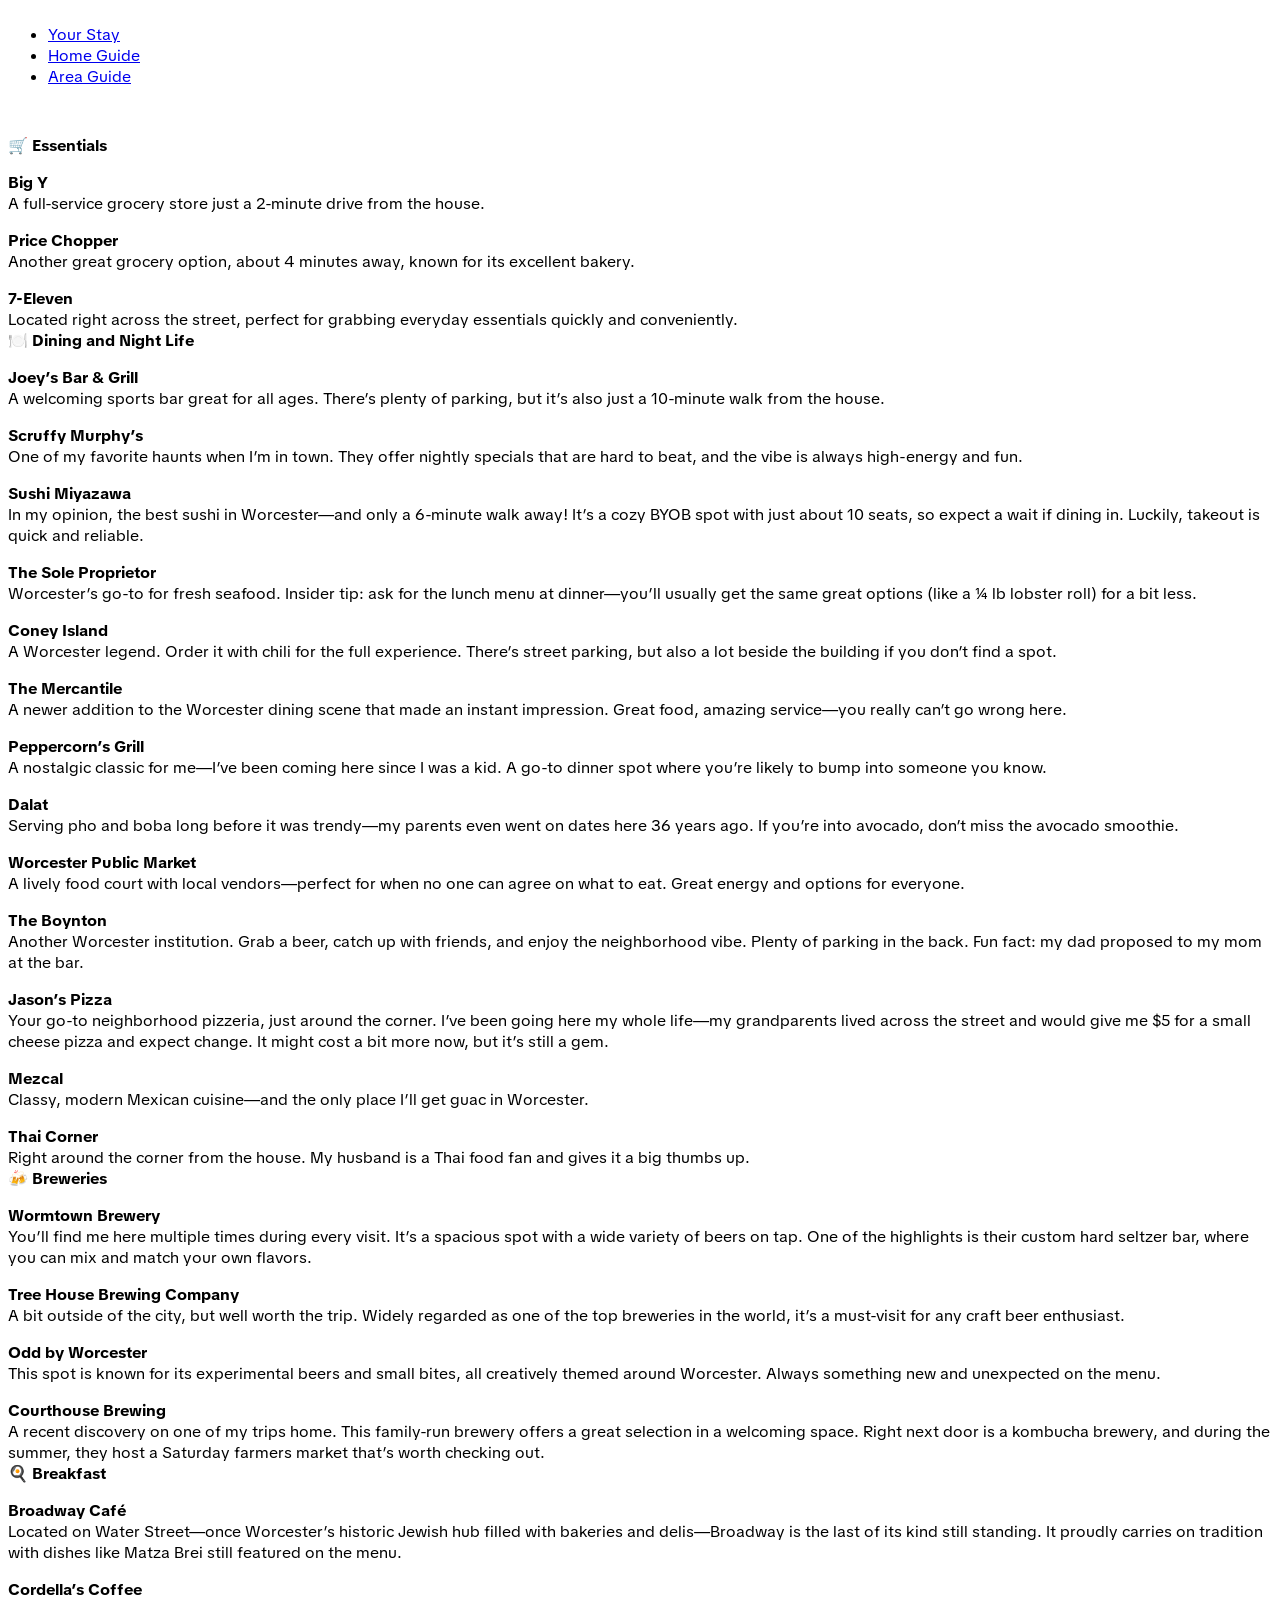
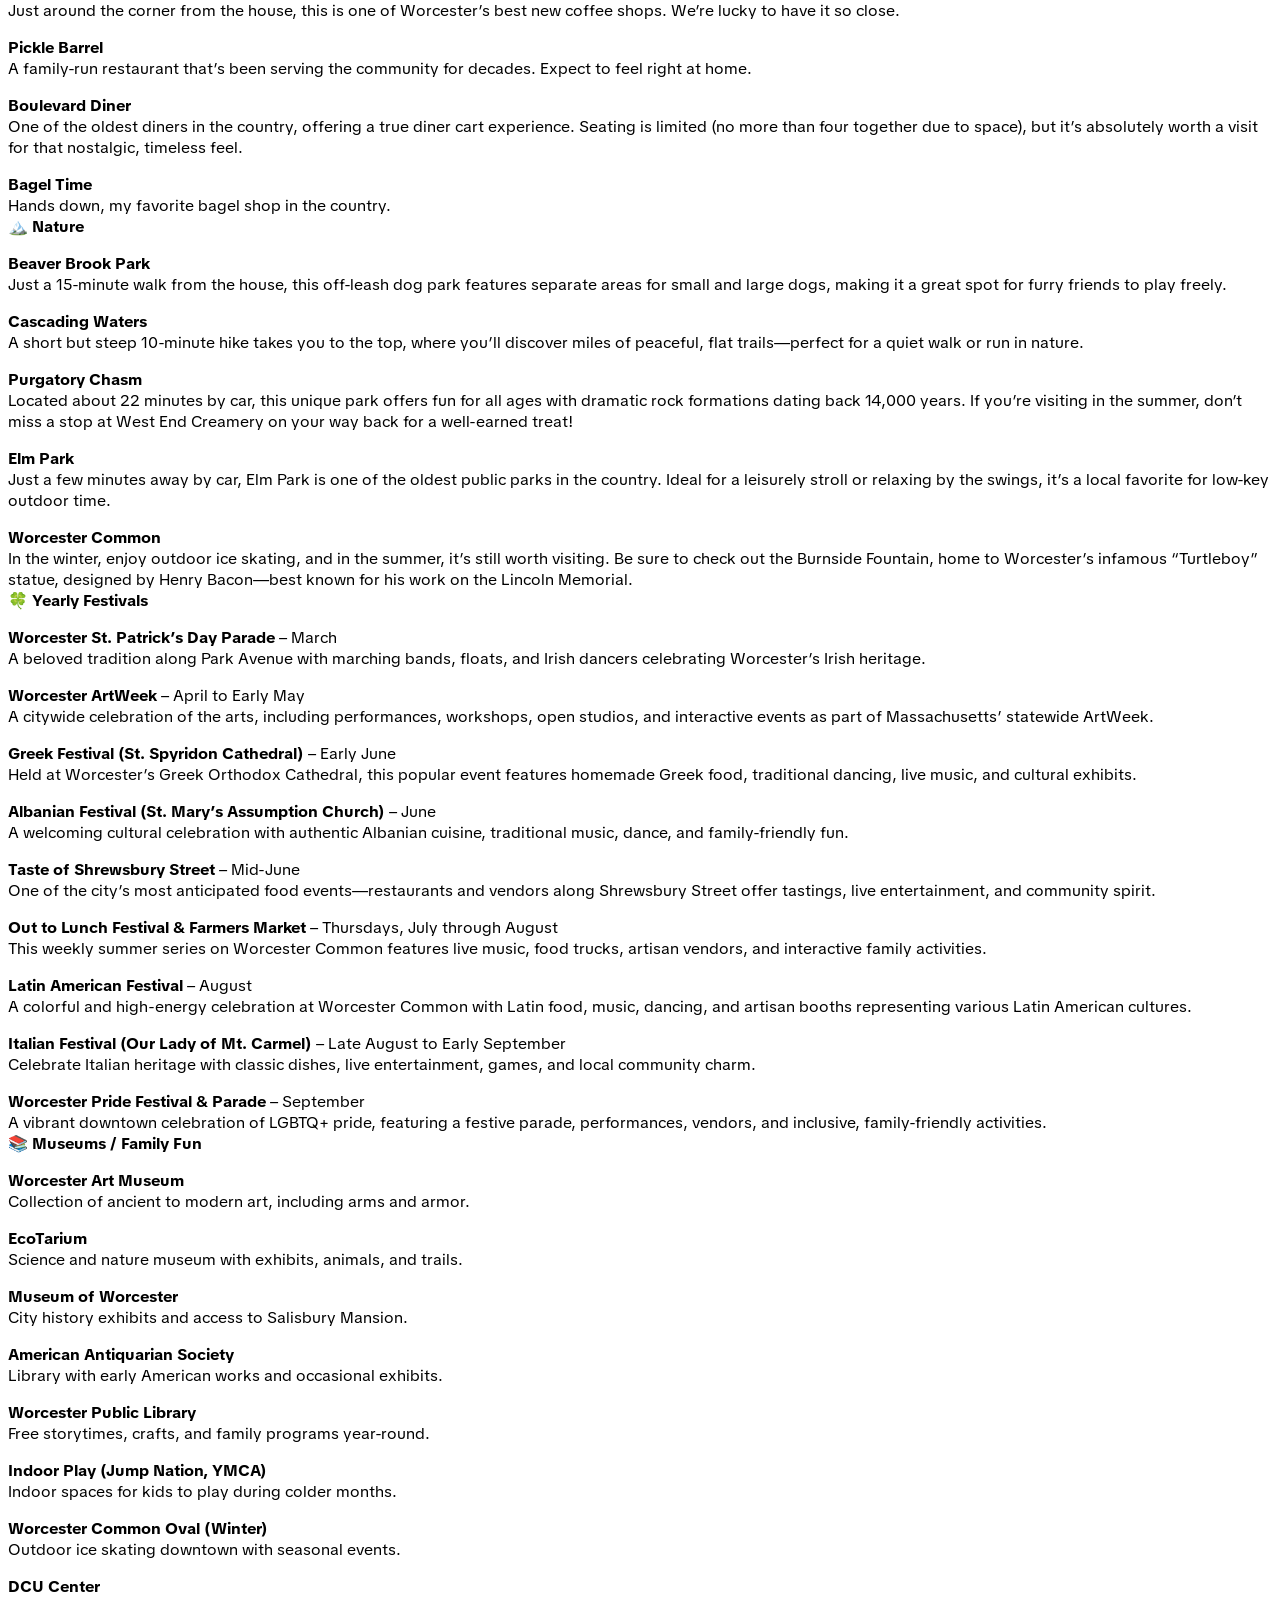
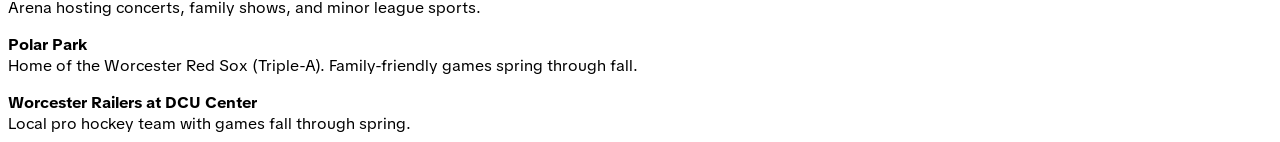
==== area-guide.html @ dc39c49b "Copy over files" ====
<!doctype html>
<html lang="en" data-theme="light">
    <head>
        <meta charset="utf-8" />
        <meta name="viewport" content="width=device-width, initial-scale=1" />

        <title>Worcester Smiles</title>
        <meta name="title" content="Worcester Smiles" />

        <link rel="stylesheet" href="./pico.min.css" />
        <link rel="stylesheet" href="./pico.colors.min.css" />
        <link rel="stylesheet" href="./style/global.css" />

        <link rel="preconnect" href="https://fonts.googleapis.com" />
        <link rel="preconnect" href="https://fonts.gstatic.com" crossorigin />
        <link
            href="https://fonts.googleapis.com/css2?family=TikTok+Sans:opsz,wght@12..36,300..900&display=swap"
            rel="stylesheet"
        />
        <link rel="icon" type="image/x-icon" href="./images/favicon.png" />
    </head>
    <body>
        <header class="pico-background-zinc-50">
            <nav class="container">
                <ul>
                    <li>
                        <a href="./" class="contrast">Your Stay</a>
                    </li>
                    <li>
                        <a href="home-guide" class="contrast">Home Guide</a>
                    </li>
                    <li>
                        <a href="area-guide" class="contrast active">Area Guide</a>
                    </li>
                </ul>
            </nav>
        </header>
        <main class="container">
            <section>
                <article>
                    <header>
                        <strong>🛒 Essentials</strong>
                    </header>
                    <p>
                        <strong>Big Y</strong>
                        <br />
                        A full-service grocery store just a 2-minute drive from the house.
                    </p>
                    <p>
                        <strong>Price Chopper</strong>
                        <br />
                        Another great grocery option, about 4 minutes away, known for its excellent bakery.
                    </p>
                    <p>
                        <strong>7-Eleven</strong>
                        <br />
                        Located right across the street, perfect for grabbing everyday essentials quickly and
                        conveniently.
                    </p>
                </article>

                <article>
                    <header>
                        <strong>🍽️ Dining and Night Life</strong>
                    </header>

                    <p>
                        <strong>Joey’s Bar & Grill</strong>
                        <br />
                        A welcoming sports bar great for all ages. There’s plenty of parking, but it’s also
                        just a 10-minute walk from the house.
                    </p>

                    <p>
                        <strong>Scruffy Murphy’s</strong>
                        <br />
                        One of my favorite haunts when I’m in town. They offer nightly specials that are hard
                        to beat, and the vibe is always high-energy and fun.
                    </p>

                    <p>
                        <strong>Sushi Miyazawa</strong>
                        <br />
                        In my opinion, the best sushi in Worcester—and only a 6-minute walk away! It’s a cozy
                        BYOB spot with just about 10 seats, so expect a wait if dining in. Luckily, takeout is
                        quick and reliable.
                    </p>

                    <p>
                        <strong>The Sole Proprietor</strong>
                        <br />
                        Worcester’s go-to for fresh seafood. Insider tip: ask for the lunch menu at
                        dinner—you’ll usually get the same great options (like a ¼ lb lobster roll) for a bit
                        less.
                    </p>

                    <p>
                        <strong>Coney Island</strong>
                        <br />
                        A Worcester legend. Order it with chili for the full experience. There’s street
                        parking, but also a lot beside the building if you don’t find a spot.
                    </p>

                    <p>
                        <strong>The Mercantile</strong>
                        <br />
                        A newer addition to the Worcester dining scene that made an instant impression. Great
                        food, amazing service—you really can’t go wrong here.
                    </p>

                    <p>
                        <strong>Peppercorn’s Grill</strong>
                        <br />
                        A nostalgic classic for me—I’ve been coming here since I was a kid. A go-to dinner
                        spot where you’re likely to bump into someone you know.
                    </p>

                    <p>
                        <strong>Dalat</strong><br />
                        Serving pho and boba long before it was trendy—my parents even went on dates here 36
                        years ago. If you’re into avocado, don’t miss the avocado smoothie.
                    </p>

                    <p>
                        <strong>Worcester Public Market</strong>
                        <br />
                        A lively food court with local vendors—perfect for when no one can agree on what to
                        eat. Great energy and options for everyone.
                    </p>

                    <p>
                        <strong>The Boynton</strong>
                        <br />
                        Another Worcester institution. Grab a beer, catch up with friends, and enjoy the
                        neighborhood vibe. Plenty of parking in the back. Fun fact: my dad proposed to my mom
                        at the bar.
                    </p>

                    <p>
                        <strong>Jason’s Pizza</strong>
                        <br />
                        Your go-to neighborhood pizzeria, just around the corner. I’ve been going here my
                        whole life—my grandparents lived across the street and would give me $5 for a small
                        cheese pizza and expect change. It might cost a bit more now, but it’s still a gem.
                    </p>

                    <p>
                        <strong>Mezcal</strong>
                        <br />
                        Classy, modern Mexican cuisine—and the only place I’ll get guac in Worcester.
                    </p>

                    <p>
                        <strong>Thai Corner</strong>
                        <br />
                        Right around the corner from the house. My husband is a Thai food fan and gives it a
                        big thumbs up.
                    </p>
                </article>

                <article>
                    <header>
                        <strong>🍻 Breweries</strong>
                    </header>
                    <p>
                        <strong>Wormtown Brewery</strong>
                        <br />
                        You’ll find me here multiple times during every visit. It’s a spacious spot with a
                        wide variety of beers on tap. One of the highlights is their custom hard seltzer bar,
                        where you can mix and match your own flavors.
                    </p>

                    <p>
                        <strong>Tree House Brewing Company</strong>
                        <br />
                        A bit outside of the city, but well worth the trip. Widely regarded as one of the top
                        breweries in the world, it’s a must-visit for any craft beer enthusiast.
                    </p>

                    <p>
                        <strong>Odd by Worcester</strong>
                        <br />
                        This spot is known for its experimental beers and small bites, all creatively themed
                        around Worcester. Always something new and unexpected on the menu.
                    </p>

                    <p>
                        <strong>Courthouse Brewing</strong>
                        <br />
                        A recent discovery on one of my trips home. This family-run brewery offers a great
                        selection in a welcoming space. Right next door is a kombucha brewery, and during the
                        summer, they host a Saturday farmers market that’s worth checking out.
                    </p>
                </article>

                <article>
                    <header>
                        <strong>🍳 Breakfast</strong>
                    </header>
                    <p>
                        <strong>Broadway Café</strong>
                        <br />
                        Located on Water Street—once Worcester’s historic Jewish hub filled with bakeries and
                        delis—Broadway is the last of its kind still standing. It proudly carries on tradition
                        with dishes like Matza Brei still featured on the menu.
                    </p>

                    <p>
                        <strong>Cordella’s Coffee</strong>
                        <br />
                        Just around the corner from the house, this is one of Worcester’s best new coffee
                        shops. We’re lucky to have it so close.
                    </p>

                    <p>
                        <strong>Pickle Barrel</strong>
                        <br />
                        A family-run restaurant that’s been serving the community for decades. Expect to feel
                        right at home.
                    </p>

                    <p>
                        <strong>Boulevard Diner</strong>
                        <br />
                        One of the oldest diners in the country, offering a true diner cart experience.
                        Seating is limited (no more than four together due to space), but it’s absolutely
                        worth a visit for that nostalgic, timeless feel.
                    </p>

                    <p>
                        <strong>Bagel Time</strong>
                        <br />
                        Hands down, my favorite bagel shop in the country.
                    </p>
                </article>

                <article>
                    <header>
                        <strong>🏔️ Nature</strong>
                    </header>
                    <p>
                        <strong>Beaver Brook Park</strong>
                        <br />
                        Just a 15-minute walk from the house, this off-leash dog park features separate areas
                        for small and large dogs, making it a great spot for furry friends to play freely.
                    </p>

                    <p>
                        <strong>Cascading Waters</strong>
                        <br />
                        A short but steep 10-minute hike takes you to the top, where you’ll discover miles of
                        peaceful, flat trails—perfect for a quiet walk or run in nature.
                    </p>

                    <p>
                        <strong>Purgatory Chasm</strong>
                        <br />
                        Located about 22 minutes by car, this unique park offers fun for all ages with
                        dramatic rock formations dating back 14,000 years. If you’re visiting in the summer,
                        don’t miss a stop at West End Creamery on your way back for a well-earned treat!
                    </p>

                    <p>
                        <strong>Elm Park</strong>
                        <br />
                        Just a few minutes away by car, Elm Park is one of the oldest public parks in the
                        country. Ideal for a leisurely stroll or relaxing by the swings, it’s a local favorite
                        for low-key outdoor time.
                    </p>

                    <p>
                        <strong>Worcester Common</strong>
                        <br />
                        In the winter, enjoy outdoor ice skating, and in the summer, it’s still worth
                        visiting. Be sure to check out the Burnside Fountain, home to Worcester’s infamous
                        “Turtleboy” statue, designed by Henry Bacon—best known for his work on the Lincoln
                        Memorial.
                    </p>
                </article>

                <article>
                    <header>
                        <strong>🍀 Yearly Festivals </strong>
                    </header>
                    <p>
                        <strong>Worcester St. Patrick’s Day Parade</strong> – March
                        <br />
                        A beloved tradition along Park Avenue with marching bands, floats, and Irish dancers
                        celebrating Worcester’s Irish heritage.
                    </p>

                    <p>
                        <strong>Worcester ArtWeek</strong> – April to Early May
                        <br />
                        A citywide celebration of the arts, including performances, workshops, open studios,
                        and interactive events as part of Massachusetts’ statewide ArtWeek.
                    </p>

                    <p>
                        <strong>Greek Festival (St. Spyridon Cathedral)</strong> – Early June
                        <br />
                        Held at Worcester’s Greek Orthodox Cathedral, this popular event features homemade
                        Greek food, traditional dancing, live music, and cultural exhibits.
                    </p>

                    <p>
                        <strong>Albanian Festival (St. Mary’s Assumption Church)</strong> – June
                        <br />
                        A welcoming cultural celebration with authentic Albanian cuisine, traditional music,
                        dance, and family-friendly fun.
                    </p>

                    <p>
                        <strong>Taste of Shrewsbury Street</strong> – Mid-June
                        <br />
                        One of the city’s most anticipated food events—restaurants and vendors along
                        Shrewsbury Street offer tastings, live entertainment, and community spirit.
                    </p>

                    <p>
                        <strong>Out to Lunch Festival & Farmers Market</strong> – Thursdays, July through
                        August
                        <br />
                        This weekly summer series on Worcester Common features live music, food trucks,
                        artisan vendors, and interactive family activities.
                    </p>

                    <p>
                        <strong>Latin American Festival</strong> – August
                        <br />
                        A colorful and high-energy celebration at Worcester Common with Latin food, music,
                        dancing, and artisan booths representing various Latin American cultures.
                    </p>

                    <p>
                        <strong>Italian Festival (Our Lady of Mt. Carmel)</strong> – Late August to Early
                        September
                        <br />
                        Celebrate Italian heritage with classic dishes, live entertainment, games, and local
                        community charm.
                    </p>

                    <p>
                        <strong>Worcester Pride Festival & Parade</strong> – September
                        <br />
                        A vibrant downtown celebration of LGBTQ+ pride, featuring a festive parade,
                        performances, vendors, and inclusive, family-friendly activities.
                    </p>
                </article>

                <article>
                    <header>
                        <strong>📚 Museums / Family Fun</strong>
                    </header>
                    <p>
                        <strong>Worcester Art Museum</strong>
                        <br />
                        Collection of ancient to modern art, including arms and armor.
                    </p>

                    <p>
                        <strong>EcoTarium</strong>
                        <br />
                        Science and nature museum with exhibits, animals, and trails.
                    </p>

                    <p>
                        <strong>Museum of Worcester</strong>
                        <br />
                        City history exhibits and access to Salisbury Mansion.
                    </p>

                    <p>
                        <strong>American Antiquarian Society</strong>
                        <br />
                        Library with early American works and occasional exhibits.
                    </p>

                    <p>
                        <strong>Worcester Public Library</strong>
                        <br />
                        Free storytimes, crafts, and family programs year-round.
                    </p>

                    <p>
                        <strong>Indoor Play (Jump Nation, YMCA)</strong>
                        <br />
                        Indoor spaces for kids to play during colder months.
                    </p>

                    <p>
                        <strong>Worcester Common Oval (Winter)</strong>
                        <br />
                        Outdoor ice skating downtown with seasonal events.
                    </p>

                    <p>
                        <strong>DCU Center</strong>
                        <br />
                        Arena hosting concerts, family shows, and minor league sports.
                    </p>

                    <p>
                        <strong>Polar Park</strong>
                        <br />
                        Home of the Worcester Red Sox (Triple-A). Family-friendly games spring through fall.
                    </p>

                    <p>
                        <strong>Worcester Railers at DCU Center</strong>
                        <br />
                        Local pro hockey team with games fall through spring.
                    </p>
                </article>
            </section>
        </main>
    </body>
</html>
---- pico.min.css ----
@charset "UTF-8";/*!
 * Pico CSS ✨ v2.1.1 (https://picocss.com)
 * Copyright 2019-2025 - Licensed under MIT
 */:host,:root{--pico-font-family-emoji:"Apple Color Emoji","Segoe UI Emoji","Segoe UI Symbol","Noto Color Emoji";--pico-font-family-sans-serif:system-ui,"Segoe UI",Roboto,Oxygen,Ubuntu,Cantarell,Helvetica,Arial,"Helvetica Neue",sans-serif,var(--pico-font-family-emoji);--pico-font-family-monospace:ui-monospace,SFMono-Regular,"SF Mono",Menlo,Consolas,"Liberation Mono",monospace,var(--pico-font-family-emoji);--pico-font-family:var(--pico-font-family-sans-serif);--pico-line-height:1.5;--pico-font-weight:400;--pico-font-size:100%;--pico-text-underline-offset:0.1rem;--pico-border-radius:0.25rem;--pico-border-width:0.0625rem;--pico-outline-width:0.125rem;--pico-transition:0.2s ease-in-out;--pico-spacing:1rem;--pico-typography-spacing-vertical:1rem;--pico-block-spacing-vertical:var(--pico-spacing);--pico-block-spacing-horizontal:var(--pico-spacing);--pico-grid-column-gap:var(--pico-spacing);--pico-grid-row-gap:var(--pico-spacing);--pico-form-element-spacing-vertical:0.75rem;--pico-form-element-spacing-horizontal:1rem;--pico-group-box-shadow:0 0 0 rgba(0, 0, 0, 0);--pico-group-box-shadow-focus-with-button:0 0 0 var(--pico-outline-width) var(--pico-primary-focus);--pico-group-box-shadow-focus-with-input:0 0 0 0.0625rem var(--pico-form-element-border-color);--pico-modal-overlay-backdrop-filter:blur(0.375rem);--pico-nav-element-spacing-vertical:1rem;--pico-nav-element-spacing-horizontal:0.5rem;--pico-nav-link-spacing-vertical:0.5rem;--pico-nav-link-spacing-horizontal:0.5rem;--pico-nav-breadcrumb-divider:">";--pico-icon-checkbox:url("data:image/svg+xml,%3Csvg xmlns='http://www.w3.org/2000/svg' width='24' height='24' viewBox='0 0 24 24' fill='none' stroke='rgb(255, 255, 255)' stroke-width='4' stroke-linecap='round' stroke-linejoin='round'%3E%3Cpolyline points='20 6 9 17 4 12'%3E%3C/polyline%3E%3C/svg%3E");--pico-icon-minus:url("data:image/svg+xml,%3Csvg xmlns='http://www.w3.org/2000/svg' width='24' height='24' viewBox='0 0 24 24' fill='none' stroke='rgb(255, 255, 255)' stroke-width='4' stroke-linecap='round' stroke-linejoin='round'%3E%3Cline x1='5' y1='12' x2='19' y2='12'%3E%3C/line%3E%3C/svg%3E");--pico-icon-chevron:url("data:image/svg+xml,%3Csvg xmlns='http://www.w3.org/2000/svg' width='24' height='24' viewBox='0 0 24 24' fill='none' stroke='rgb(136, 145, 164)' stroke-width='2' stroke-linecap='round' stroke-linejoin='round'%3E%3Cpolyline points='6 9 12 15 18 9'%3E%3C/polyline%3E%3C/svg%3E");--pico-icon-date:url("data:image/svg+xml,%3Csvg xmlns='http://www.w3.org/2000/svg' width='24' height='24' viewBox='0 0 24 24' fill='none' stroke='rgb(136, 145, 164)' stroke-width='2' stroke-linecap='round' stroke-linejoin='round'%3E%3Crect x='3' y='4' width='18' height='18' rx='2' ry='2'%3E%3C/rect%3E%3Cline x1='16' y1='2' x2='16' y2='6'%3E%3C/line%3E%3Cline x1='8' y1='2' x2='8' y2='6'%3E%3C/line%3E%3Cline x1='3' y1='10' x2='21' y2='10'%3E%3C/line%3E%3C/svg%3E");--pico-icon-time:url("data:image/svg+xml,%3Csvg xmlns='http://www.w3.org/2000/svg' width='24' height='24' viewBox='0 0 24 24' fill='none' stroke='rgb(136, 145, 164)' stroke-width='2' stroke-linecap='round' stroke-linejoin='round'%3E%3Ccircle cx='12' cy='12' r='10'%3E%3C/circle%3E%3Cpolyline points='12 6 12 12 16 14'%3E%3C/polyline%3E%3C/svg%3E");--pico-icon-search:url("data:image/svg+xml,%3Csvg xmlns='http://www.w3.org/2000/svg' width='24' height='24' viewBox='0 0 24 24' fill='none' stroke='rgb(136, 145, 164)' stroke-width='1.5' stroke-linecap='round' stroke-linejoin='round'%3E%3Ccircle cx='11' cy='11' r='8'%3E%3C/circle%3E%3Cline x1='21' y1='21' x2='16.65' y2='16.65'%3E%3C/line%3E%3C/svg%3E");--pico-icon-close:url("data:image/svg+xml,%3Csvg xmlns='http://www.w3.org/2000/svg' width='24' height='24' viewBox='0 0 24 24' fill='none' stroke='rgb(136, 145, 164)' stroke-width='3' stroke-linecap='round' stroke-linejoin='round'%3E%3Cline x1='18' y1='6' x2='6' y2='18'%3E%3C/line%3E%3Cline x1='6' y1='6' x2='18' y2='18'%3E%3C/line%3E%3C/svg%3E");--pico-icon-loading:url("data:image/svg+xml,%3Csvg fill='none' height='24' width='24' viewBox='0 0 24 24' xmlns='http://www.w3.org/2000/svg' %3E%3Cstyle%3E g %7B animation: rotate 2s linear infinite; transform-origin: center center; %7D circle %7B stroke-dasharray: 75,100; stroke-dashoffset: -5; animation: dash 1.5s ease-in-out infinite; stroke-linecap: round; %7D @keyframes rotate %7B 0%25 %7B transform: rotate(0deg); %7D 100%25 %7B transform: rotate(360deg); %7D %7D @keyframes dash %7B 0%25 %7B stroke-dasharray: 1,100; stroke-dashoffset: 0; %7D 50%25 %7B stroke-dasharray: 44.5,100; stroke-dashoffset: -17.5; %7D 100%25 %7B stroke-dasharray: 44.5,100; stroke-dashoffset: -62; %7D %7D %3C/style%3E%3Cg%3E%3Ccircle cx='12' cy='12' r='10' fill='none' stroke='rgb(136, 145, 164)' stroke-width='4' /%3E%3C/g%3E%3C/svg%3E")}@media (min-width:576px){:host,:root{--pico-font-size:106.25%}}@media (min-width:768px){:host,:root{--pico-font-size:112.5%}}@media (min-width:1024px){:host,:root{--pico-font-size:118.75%}}@media (min-width:1280px){:host,:root{--pico-font-size:125%}}@media (min-width:1536px){:host,:root{--pico-font-size:131.25%}}a{--pico-text-decoration:underline}a.contrast,a.secondary{--pico-text-decoration:underline}small{--pico-font-size:0.875em}h1,h2,h3,h4,h5,h6{--pico-font-weight:700}h1{--pico-font-size:2rem;--pico-line-height:1.125;--pico-typography-spacing-top:3rem}h2{--pico-font-size:1.75rem;--pico-line-height:1.15;--pico-typography-spacing-top:2.625rem}h3{--pico-font-size:1.5rem;--pico-line-height:1.175;--pico-typography-spacing-top:2.25rem}h4{--pico-font-size:1.25rem;--pico-line-height:1.2;--pico-typography-spacing-top:1.874rem}h5{--pico-font-size:1.125rem;--pico-line-height:1.225;--pico-typography-spacing-top:1.6875rem}h6{--pico-font-size:1rem;--pico-line-height:1.25;--pico-typography-spacing-top:1.5rem}tfoot td,tfoot th,thead td,thead th{--pico-font-weight:600;--pico-border-width:0.1875rem}code,kbd,pre,samp{--pico-font-family:var(--pico-font-family-monospace)}kbd{--pico-font-weight:bolder}:where(select,textarea),input:not([type=submit],[type=button],[type=reset],[type=checkbox],[type=radio],[type=file]){--pico-outline-width:0.0625rem}[type=search]{--pico-border-radius:5rem}[type=checkbox],[type=radio]{--pico-border-width:0.125rem}[type=checkbox][role=switch]{--pico-border-width:0.1875rem}details.dropdown summary:not([role=button]){--pico-outline-width:0.0625rem}nav details.dropdown summary:focus-visible{--pico-outline-width:0.125rem}[role=search]{--pico-border-radius:5rem}[role=group]:has(button.secondary:focus,[type=submit].secondary:focus,[type=button].secondary:focus,[role=button].secondary:focus),[role=search]:has(button.secondary:focus,[type=submit].secondary:focus,[type=button].secondary:focus,[role=button].secondary:focus){--pico-group-box-shadow-focus-with-button:0 0 0 var(--pico-outline-width) var(--pico-secondary-focus)}[role=group]:has(button.contrast:focus,[type=submit].contrast:focus,[type=button].contrast:focus,[role=button].contrast:focus),[role=search]:has(button.contrast:focus,[type=submit].contrast:focus,[type=button].contrast:focus,[role=button].contrast:focus){--pico-group-box-shadow-focus-with-button:0 0 0 var(--pico-outline-width) var(--pico-contrast-focus)}[role=group] [role=button],[role=group] [type=button],[role=group] [type=submit],[role=group] button,[role=search] [role=button],[role=search] [type=button],[role=search] [type=submit],[role=search] button{--pico-form-element-spacing-horizontal:2rem}details summary[role=button]:not(.outline)::after{filter:brightness(0) invert(1)}[aria-busy=true]:not(input,select,textarea):is(button,[type=submit],[type=button],[type=reset],[role=button]):not(.outline)::before{filter:brightness(0) invert(1)}:host(:not([data-theme=dark])),:root:not([data-theme=dark]),[data-theme=light]{color-scheme:light;--pico-background-color:#fff;--pico-color:#373c44;--pico-text-selection-color:rgba(2, 154, 232, 0.25);--pico-muted-color:#646b79;--pico-muted-border-color:rgb(231, 234, 239.5);--pico-primary:#0172ad;--pico-primary-background:#0172ad;--pico-primary-border:var(--pico-primary-background);--pico-primary-underline:rgba(1, 114, 173, 0.5);--pico-primary-hover:#015887;--pico-primary-hover-background:#02659a;--pico-primary-hover-border:var(--pico-primary-hover-background);--pico-primary-hover-underline:var(--pico-primary-hover);--pico-primary-focus:rgba(2, 154, 232, 0.5);--pico-primary-inverse:#fff;--pico-secondary:#5d6b89;--pico-secondary-background:#525f7a;--pico-secondary-border:var(--pico-secondary-background);--pico-secondary-underline:rgba(93, 107, 137, 0.5);--pico-secondary-hover:#48536b;--pico-secondary-hover-background:#48536b;--pico-secondary-hover-border:var(--pico-secondary-hover-background);--pico-secondary-hover-underline:var(--pico-secondary-hover);--pico-secondary-focus:rgba(93, 107, 137, 0.25);--pico-secondary-inverse:#fff;--pico-contrast:#181c25;--pico-contrast-background:#181c25;--pico-contrast-border:var(--pico-contrast-background);--pico-contrast-underline:rgba(24, 28, 37, 0.5);--pico-contrast-hover:#000;--pico-contrast-hover-background:#000;--pico-contrast-hover-border:var(--pico-contrast-hover-background);--pico-contrast-hover-underline:var(--pico-secondary-hover);--pico-contrast-focus:rgba(93, 107, 137, 0.25);--pico-contrast-inverse:#fff;--pico-box-shadow:0.0145rem 0.029rem 0.174rem rgba(129, 145, 181, 0.01698),0.0335rem 0.067rem 0.402rem rgba(129, 145, 181, 0.024),0.0625rem 0.125rem 0.75rem rgba(129, 145, 181, 0.03),0.1125rem 0.225rem 1.35rem rgba(129, 145, 181, 0.036),0.2085rem 0.417rem 2.502rem rgba(129, 145, 181, 0.04302),0.5rem 1rem 6rem rgba(129, 145, 181, 0.06),0 0 0 0.0625rem rgba(129, 145, 181, 0.015);--pico-h1-color:#2d3138;--pico-h2-color:#373c44;--pico-h3-color:#424751;--pico-h4-color:#4d535e;--pico-h5-color:#5c6370;--pico-h6-color:#646b79;--pico-mark-background-color:rgb(252.5, 230.5, 191.5);--pico-mark-color:#0f1114;--pico-ins-color:rgb(28.5, 105.5, 84);--pico-del-color:rgb(136, 56.5, 53);--pico-blockquote-border-color:var(--pico-muted-border-color);--pico-blockquote-footer-color:var(--pico-muted-color);--pico-button-box-shadow:0 0 0 rgba(0, 0, 0, 0);--pico-button-hover-box-shadow:0 0 0 rgba(0, 0, 0, 0);--pico-table-border-color:var(--pico-muted-border-color);--pico-table-row-stripped-background-color:rgba(111, 120, 135, 0.0375);--pico-code-background-color:rgb(243, 244.5, 246.75);--pico-code-color:#646b79;--pico-code-kbd-background-color:var(--pico-color);--pico-code-kbd-color:var(--pico-background-color);--pico-form-element-background-color:rgb(251, 251.5, 252.25);--pico-form-element-selected-background-color:#dfe3eb;--pico-form-element-border-color:#cfd5e2;--pico-form-element-color:#23262c;--pico-form-element-placeholder-color:var(--pico-muted-color);--pico-form-element-active-background-color:#fff;--pico-form-element-active-border-color:var(--pico-primary-border);--pico-form-element-focus-color:var(--pico-primary-border);--pico-form-element-disabled-opacity:0.5;--pico-form-element-invalid-border-color:rgb(183.5, 105.5, 106.5);--pico-form-element-invalid-active-border-color:rgb(200.25, 79.25, 72.25);--pico-form-element-invalid-focus-color:var(--pico-form-element-invalid-active-border-color);--pico-form-element-valid-border-color:rgb(76, 154.5, 137.5);--pico-form-element-valid-active-border-color:rgb(39, 152.75, 118.75);--pico-form-element-valid-focus-color:var(--pico-form-element-valid-active-border-color);--pico-switch-background-color:#bfc7d9;--pico-switch-checked-background-color:var(--pico-primary-background);--pico-switch-color:#fff;--pico-switch-thumb-box-shadow:0 0 0 rgba(0, 0, 0, 0);--pico-range-border-color:#dfe3eb;--pico-range-active-border-color:#bfc7d9;--pico-range-thumb-border-color:var(--pico-background-color);--pico-range-thumb-color:var(--pico-secondary-background);--pico-range-thumb-active-color:var(--pico-primary-background);--pico-accordion-border-color:var(--pico-muted-border-color);--pico-accordion-active-summary-color:var(--pico-primary-hover);--pico-accordion-close-summary-color:var(--pico-color);--pico-accordion-open-summary-color:var(--pico-muted-color);--pico-card-background-color:var(--pico-background-color);--pico-card-border-color:var(--pico-muted-border-color);--pico-card-box-shadow:var(--pico-box-shadow);--pico-card-sectioning-background-color:rgb(251, 251.5, 252.25);--pico-dropdown-background-color:#fff;--pico-dropdown-border-color:#eff1f4;--pico-dropdown-box-shadow:var(--pico-box-shadow);--pico-dropdown-color:var(--pico-color);--pico-dropdown-hover-background-color:#eff1f4;--pico-loading-spinner-opacity:0.5;--pico-modal-overlay-background-color:rgba(232, 234, 237, 0.75);--pico-progress-background-color:#dfe3eb;--pico-progress-color:var(--pico-primary-background);--pico-tooltip-background-color:var(--pico-contrast-background);--pico-tooltip-color:var(--pico-contrast-inverse);--pico-icon-valid:url("data:image/svg+xml,%3Csvg xmlns='http://www.w3.org/2000/svg' width='24' height='24' viewBox='0 0 24 24' fill='none' stroke='rgb(76, 154.5, 137.5)' stroke-width='2' stroke-linecap='round' stroke-linejoin='round'%3E%3Cpolyline points='20 6 9 17 4 12'%3E%3C/polyline%3E%3C/svg%3E");--pico-icon-invalid:url("data:image/svg+xml,%3Csvg xmlns='http://www.w3.org/2000/svg' width='24' height='24' viewBox='0 0 24 24' fill='none' stroke='rgb(200.25, 79.25, 72.25)' stroke-width='2' stroke-linecap='round' stroke-linejoin='round'%3E%3Ccircle cx='12' cy='12' r='10'%3E%3C/circle%3E%3Cline x1='12' y1='8' x2='12' y2='12'%3E%3C/line%3E%3Cline x1='12' y1='16' x2='12.01' y2='16'%3E%3C/line%3E%3C/svg%3E")}:host(:not([data-theme=dark])) input:is([type=submit],[type=button],[type=reset],[type=checkbox],[type=radio],[type=file]),:root:not([data-theme=dark]) input:is([type=submit],[type=button],[type=reset],[type=checkbox],[type=radio],[type=file]),[data-theme=light] input:is([type=submit],[type=button],[type=reset],[type=checkbox],[type=radio],[type=file]){--pico-form-element-focus-color:var(--pico-primary-focus)}@media only screen and (prefers-color-scheme:dark){:host(:not([data-theme])),:root:not([data-theme]){color-scheme:dark;--pico-background-color:rgb(19, 22.5, 30.5);--pico-color:#c2c7d0;--pico-text-selection-color:rgba(1, 170, 255, 0.1875);--pico-muted-color:#7b8495;--pico-muted-border-color:#202632;--pico-primary:#01aaff;--pico-primary-background:#0172ad;--pico-primary-border:var(--pico-primary-background);--pico-primary-underline:rgba(1, 170, 255, 0.5);--pico-primary-hover:#79c0ff;--pico-primary-hover-background:#017fc0;--pico-primary-hover-border:var(--pico-primary-hover-background);--pico-primary-hover-underline:var(--pico-primary-hover);--pico-primary-focus:rgba(1, 170, 255, 0.375);--pico-primary-inverse:#fff;--pico-secondary:#969eaf;--pico-secondary-background:#525f7a;--pico-secondary-border:var(--pico-secondary-background);--pico-secondary-underline:rgba(150, 158, 175, 0.5);--pico-secondary-hover:#b3b9c5;--pico-secondary-hover-background:#5d6b89;--pico-secondary-hover-border:var(--pico-secondary-hover-background);--pico-secondary-hover-underline:var(--pico-secondary-hover);--pico-secondary-focus:rgba(144, 158, 190, 0.25);--pico-secondary-inverse:#fff;--pico-contrast:#dfe3eb;--pico-contrast-background:#eff1f4;--pico-contrast-border:var(--pico-contrast-background);--pico-contrast-underline:rgba(223, 227, 235, 0.5);--pico-contrast-hover:#fff;--pico-contrast-hover-background:#fff;--pico-contrast-hover-border:var(--pico-contrast-hover-background);--pico-contrast-hover-underline:var(--pico-contrast-hover);--pico-contrast-focus:rgba(207, 213, 226, 0.25);--pico-contrast-inverse:#000;--pico-box-shadow:0.0145rem 0.029rem 0.174rem rgba(7, 8.5, 12, 0.01698),0.0335rem 0.067rem 0.402rem rgba(7, 8.5, 12, 0.024),0.0625rem 0.125rem 0.75rem rgba(7, 8.5, 12, 0.03),0.1125rem 0.225rem 1.35rem rgba(7, 8.5, 12, 0.036),0.2085rem 0.417rem 2.502rem rgba(7, 8.5, 12, 0.04302),0.5rem 1rem 6rem rgba(7, 8.5, 12, 0.06),0 0 0 0.0625rem rgba(7, 8.5, 12, 0.015);--pico-h1-color:#f0f1f3;--pico-h2-color:#e0e3e7;--pico-h3-color:#c2c7d0;--pico-h4-color:#b3b9c5;--pico-h5-color:#a4acba;--pico-h6-color:#8891a4;--pico-mark-background-color:#014063;--pico-mark-color:#fff;--pico-ins-color:#62af9a;--pico-del-color:rgb(205.5, 126, 123);--pico-blockquote-border-color:var(--pico-muted-border-color);--pico-blockquote-footer-color:var(--pico-muted-color);--pico-button-box-shadow:0 0 0 rgba(0, 0, 0, 0);--pico-button-hover-box-shadow:0 0 0 rgba(0, 0, 0, 0);--pico-table-border-color:var(--pico-muted-border-color);--pico-table-row-stripped-background-color:rgba(111, 120, 135, 0.0375);--pico-code-background-color:rgb(26, 30.5, 40.25);--pico-code-color:#8891a4;--pico-code-kbd-background-color:var(--pico-color);--pico-code-kbd-color:var(--pico-background-color);--pico-form-element-background-color:rgb(28, 33, 43.5);--pico-form-element-selected-background-color:#2a3140;--pico-form-element-border-color:#2a3140;--pico-form-element-color:#e0e3e7;--pico-form-element-placeholder-color:#8891a4;--pico-form-element-active-background-color:rgb(26, 30.5, 40.25);--pico-form-element-active-border-color:var(--pico-primary-border);--pico-form-element-focus-color:var(--pico-primary-border);--pico-form-element-disabled-opacity:0.5;--pico-form-element-invalid-border-color:rgb(149.5, 74, 80);--pico-form-element-invalid-active-border-color:rgb(183.25, 63.5, 59);--pico-form-element-invalid-focus-color:var(--pico-form-element-invalid-active-border-color);--pico-form-element-valid-border-color:#2a7b6f;--pico-form-element-valid-active-border-color:rgb(22, 137, 105.5);--pico-form-element-valid-focus-color:var(--pico-form-element-valid-active-border-color);--pico-switch-background-color:#333c4e;--pico-switch-checked-background-color:var(--pico-primary-background);--pico-switch-color:#fff;--pico-switch-thumb-box-shadow:0 0 0 rgba(0, 0, 0, 0);--pico-range-border-color:#202632;--pico-range-active-border-color:#2a3140;--pico-range-thumb-border-color:var(--pico-background-color);--pico-range-thumb-color:var(--pico-secondary-background);--pico-range-thumb-active-color:var(--pico-primary-background);--pico-accordion-border-color:var(--pico-muted-border-color);--pico-accordion-active-summary-color:var(--pico-primary-hover);--pico-accordion-close-summary-color:var(--pico-color);--pico-accordion-open-summary-color:var(--pico-muted-color);--pico-card-background-color:#181c25;--pico-card-border-color:var(--pico-card-background-color);--pico-card-box-shadow:var(--pico-box-shadow);--pico-card-sectioning-background-color:rgb(26, 30.5, 40.25);--pico-dropdown-background-color:#181c25;--pico-dropdown-border-color:#202632;--pico-dropdown-box-shadow:var(--pico-box-shadow);--pico-dropdown-color:var(--pico-color);--pico-dropdown-hover-background-color:#202632;--pico-loading-spinner-opacity:0.5;--pico-modal-overlay-background-color:rgba(7.5, 8.5, 10, 0.75);--pico-progress-background-color:#202632;--pico-progress-color:var(--pico-primary-background);--pico-tooltip-background-color:var(--pico-contrast-background);--pico-tooltip-color:var(--pico-contrast-inverse);--pico-icon-valid:url("data:image/svg+xml,%3Csvg xmlns='http://www.w3.org/2000/svg' width='24' height='24' viewBox='0 0 24 24' fill='none' stroke='rgb(42, 123, 111)' stroke-width='2' stroke-linecap='round' stroke-linejoin='round'%3E%3Cpolyline points='20 6 9 17 4 12'%3E%3C/polyline%3E%3C/svg%3E");--pico-icon-invalid:url("data:image/svg+xml,%3Csvg xmlns='http://www.w3.org/2000/svg' width='24' height='24' viewBox='0 0 24 24' fill='none' stroke='rgb(149.5, 74, 80)' stroke-width='2' stroke-linecap='round' stroke-linejoin='round'%3E%3Ccircle cx='12' cy='12' r='10'%3E%3C/circle%3E%3Cline x1='12' y1='8' x2='12' y2='12'%3E%3C/line%3E%3Cline x1='12' y1='16' x2='12.01' y2='16'%3E%3C/line%3E%3C/svg%3E")}:host(:not([data-theme])) input:is([type=submit],[type=button],[type=reset],[type=checkbox],[type=radio],[type=file]),:root:not([data-theme]) input:is([type=submit],[type=button],[type=reset],[type=checkbox],[type=radio],[type=file]){--pico-form-element-focus-color:var(--pico-primary-focus)}:host(:not([data-theme])) details summary[role=button].contrast:not(.outline)::after,:root:not([data-theme]) details summary[role=button].contrast:not(.outline)::after{filter:brightness(0)}:host(:not([data-theme])) [aria-busy=true]:not(input,select,textarea).contrast:is(button,[type=submit],[type=button],[type=reset],[role=button]):not(.outline)::before,:root:not([data-theme]) [aria-busy=true]:not(input,select,textarea).contrast:is(button,[type=submit],[type=button],[type=reset],[role=button]):not(.outline)::before{filter:brightness(0)}}[data-theme=dark]{color-scheme:dark;--pico-background-color:rgb(19, 22.5, 30.5);--pico-color:#c2c7d0;--pico-text-selection-color:rgba(1, 170, 255, 0.1875);--pico-muted-color:#7b8495;--pico-muted-border-color:#202632;--pico-primary:#01aaff;--pico-primary-background:#0172ad;--pico-primary-border:var(--pico-primary-background);--pico-primary-underline:rgba(1, 170, 255, 0.5);--pico-primary-hover:#79c0ff;--pico-primary-hover-background:#017fc0;--pico-primary-hover-border:var(--pico-primary-hover-background);--pico-primary-hover-underline:var(--pico-primary-hover);--pico-primary-focus:rgba(1, 170, 255, 0.375);--pico-primary-inverse:#fff;--pico-secondary:#969eaf;--pico-secondary-background:#525f7a;--pico-secondary-border:var(--pico-secondary-background);--pico-secondary-underline:rgba(150, 158, 175, 0.5);--pico-secondary-hover:#b3b9c5;--pico-secondary-hover-background:#5d6b89;--pico-secondary-hover-border:var(--pico-secondary-hover-background);--pico-secondary-hover-underline:var(--pico-secondary-hover);--pico-secondary-focus:rgba(144, 158, 190, 0.25);--pico-secondary-inverse:#fff;--pico-contrast:#dfe3eb;--pico-contrast-background:#eff1f4;--pico-contrast-border:var(--pico-contrast-background);--pico-contrast-underline:rgba(223, 227, 235, 0.5);--pico-contrast-hover:#fff;--pico-contrast-hover-background:#fff;--pico-contrast-hover-border:var(--pico-contrast-hover-background);--pico-contrast-hover-underline:var(--pico-contrast-hover);--pico-contrast-focus:rgba(207, 213, 226, 0.25);--pico-contrast-inverse:#000;--pico-box-shadow:0.0145rem 0.029rem 0.174rem rgba(7, 8.5, 12, 0.01698),0.0335rem 0.067rem 0.402rem rgba(7, 8.5, 12, 0.024),0.0625rem 0.125rem 0.75rem rgba(7, 8.5, 12, 0.03),0.1125rem 0.225rem 1.35rem rgba(7, 8.5, 12, 0.036),0.2085rem 0.417rem 2.502rem rgba(7, 8.5, 12, 0.04302),0.5rem 1rem 6rem rgba(7, 8.5, 12, 0.06),0 0 0 0.0625rem rgba(7, 8.5, 12, 0.015);--pico-h1-color:#f0f1f3;--pico-h2-color:#e0e3e7;--pico-h3-color:#c2c7d0;--pico-h4-color:#b3b9c5;--pico-h5-color:#a4acba;--pico-h6-color:#8891a4;--pico-mark-background-color:#014063;--pico-mark-color:#fff;--pico-ins-color:#62af9a;--pico-del-color:rgb(205.5, 126, 123);--pico-blockquote-border-color:var(--pico-muted-border-color);--pico-blockquote-footer-color:var(--pico-muted-color);--pico-button-box-shadow:0 0 0 rgba(0, 0, 0, 0);--pico-button-hover-box-shadow:0 0 0 rgba(0, 0, 0, 0);--pico-table-border-color:var(--pico-muted-border-color);--pico-table-row-stripped-background-color:rgba(111, 120, 135, 0.0375);--pico-code-background-color:rgb(26, 30.5, 40.25);--pico-code-color:#8891a4;--pico-code-kbd-background-color:var(--pico-color);--pico-code-kbd-color:var(--pico-background-color);--pico-form-element-background-color:rgb(28, 33, 43.5);--pico-form-element-selected-background-color:#2a3140;--pico-form-element-border-color:#2a3140;--pico-form-element-color:#e0e3e7;--pico-form-element-placeholder-color:#8891a4;--pico-form-element-active-background-color:rgb(26, 30.5, 40.25);--pico-form-element-active-border-color:var(--pico-primary-border);--pico-form-element-focus-color:var(--pico-primary-border);--pico-form-element-disabled-opacity:0.5;--pico-form-element-invalid-border-color:rgb(149.5, 74, 80);--pico-form-element-invalid-active-border-color:rgb(183.25, 63.5, 59);--pico-form-element-invalid-focus-color:var(--pico-form-element-invalid-active-border-color);--pico-form-element-valid-border-color:#2a7b6f;--pico-form-element-valid-active-border-color:rgb(22, 137, 105.5);--pico-form-element-valid-focus-color:var(--pico-form-element-valid-active-border-color);--pico-switch-background-color:#333c4e;--pico-switch-checked-background-color:var(--pico-primary-background);--pico-switch-color:#fff;--pico-switch-thumb-box-shadow:0 0 0 rgba(0, 0, 0, 0);--pico-range-border-color:#202632;--pico-range-active-border-color:#2a3140;--pico-range-thumb-border-color:var(--pico-background-color);--pico-range-thumb-color:var(--pico-secondary-background);--pico-range-thumb-active-color:var(--pico-primary-background);--pico-accordion-border-color:var(--pico-muted-border-color);--pico-accordion-active-summary-color:var(--pico-primary-hover);--pico-accordion-close-summary-color:var(--pico-color);--pico-accordion-open-summary-color:var(--pico-muted-color);--pico-card-background-color:#181c25;--pico-card-border-color:var(--pico-card-background-color);--pico-card-box-shadow:var(--pico-box-shadow);--pico-card-sectioning-background-color:rgb(26, 30.5, 40.25);--pico-dropdown-background-color:#181c25;--pico-dropdown-border-color:#202632;--pico-dropdown-box-shadow:var(--pico-box-shadow);--pico-dropdown-color:var(--pico-color);--pico-dropdown-hover-background-color:#202632;--pico-loading-spinner-opacity:0.5;--pico-modal-overlay-background-color:rgba(7.5, 8.5, 10, 0.75);--pico-progress-background-color:#202632;--pico-progress-color:var(--pico-primary-background);--pico-tooltip-background-color:var(--pico-contrast-background);--pico-tooltip-color:var(--pico-contrast-inverse);--pico-icon-valid:url("data:image/svg+xml,%3Csvg xmlns='http://www.w3.org/2000/svg' width='24' height='24' viewBox='0 0 24 24' fill='none' stroke='rgb(42, 123, 111)' stroke-width='2' stroke-linecap='round' stroke-linejoin='round'%3E%3Cpolyline points='20 6 9 17 4 12'%3E%3C/polyline%3E%3C/svg%3E");--pico-icon-invalid:url("data:image/svg+xml,%3Csvg xmlns='http://www.w3.org/2000/svg' width='24' height='24' viewBox='0 0 24 24' fill='none' stroke='rgb(149.5, 74, 80)' stroke-width='2' stroke-linecap='round' stroke-linejoin='round'%3E%3Ccircle cx='12' cy='12' r='10'%3E%3C/circle%3E%3Cline x1='12' y1='8' x2='12' y2='12'%3E%3C/line%3E%3Cline x1='12' y1='16' x2='12.01' y2='16'%3E%3C/line%3E%3C/svg%3E")}[data-theme=dark] input:is([type=submit],[type=button],[type=reset],[type=checkbox],[type=radio],[type=file]){--pico-form-element-focus-color:var(--pico-primary-focus)}[data-theme=dark] details summary[role=button].contrast:not(.outline)::after{filter:brightness(0)}[data-theme=dark] [aria-busy=true]:not(input,select,textarea).contrast:is(button,[type=submit],[type=button],[type=reset],[role=button]):not(.outline)::before{filter:brightness(0)}[type=checkbox],[type=radio],[type=range],progress{accent-color:var(--pico-primary)}*,::after,::before{box-sizing:border-box;background-repeat:no-repeat}::after,::before{text-decoration:inherit;vertical-align:inherit}:where(:host),:where(:root){-webkit-tap-highlight-color:transparent;-webkit-text-size-adjust:100%;-moz-text-size-adjust:100%;text-size-adjust:100%;background-color:var(--pico-background-color);color:var(--pico-color);font-weight:var(--pico-font-weight);font-size:var(--pico-font-size);line-height:var(--pico-line-height);font-family:var(--pico-font-family);text-underline-offset:var(--pico-text-underline-offset);text-rendering:optimizeLegibility;overflow-wrap:break-word;-moz-tab-size:4;-o-tab-size:4;tab-size:4}body{width:100%;margin:0}main{display:block}body>footer,body>header,body>main{padding-block:var(--pico-block-spacing-vertical)}section{margin-bottom:var(--pico-block-spacing-vertical)}.container,.container-fluid{width:100%;margin-right:auto;margin-left:auto;padding-right:var(--pico-spacing);padding-left:var(--pico-spacing)}@media (min-width:576px){.container{max-width:510px;padding-right:0;padding-left:0}}@media (min-width:768px){.container{max-width:700px}}@media (min-width:1024px){.container{max-width:950px}}@media (min-width:1280px){.container{max-width:1200px}}@media (min-width:1536px){.container{max-width:1450px}}.grid{grid-column-gap:var(--pico-grid-column-gap);grid-row-gap:var(--pico-grid-row-gap);display:grid;grid-template-columns:1fr}@media (min-width:768px){.grid{grid-template-columns:repeat(auto-fit,minmax(0%,1fr))}}.grid>*{min-width:0}.overflow-auto{overflow:auto}b,strong{font-weight:bolder}sub,sup{position:relative;font-size:.75em;line-height:0;vertical-align:baseline}sub{bottom:-.25em}sup{top:-.5em}address,blockquote,dl,ol,p,pre,table,ul{margin-top:0;margin-bottom:var(--pico-typography-spacing-vertical);color:var(--pico-color);font-style:normal;font-weight:var(--pico-font-weight)}h1,h2,h3,h4,h5,h6{margin-top:0;margin-bottom:var(--pico-typography-spacing-vertical);color:var(--pico-color);font-weight:var(--pico-font-weight);font-size:var(--pico-font-size);line-height:var(--pico-line-height);font-family:var(--pico-font-family)}h1{--pico-color:var(--pico-h1-color)}h2{--pico-color:var(--pico-h2-color)}h3{--pico-color:var(--pico-h3-color)}h4{--pico-color:var(--pico-h4-color)}h5{--pico-color:var(--pico-h5-color)}h6{--pico-color:var(--pico-h6-color)}:where(article,address,blockquote,dl,figure,form,ol,p,pre,table,ul)~:is(h1,h2,h3,h4,h5,h6){margin-top:var(--pico-typography-spacing-top)}p{margin-bottom:var(--pico-typography-spacing-vertical)}hgroup{margin-bottom:var(--pico-typography-spacing-vertical)}hgroup>*{margin-top:0;margin-bottom:0}hgroup>:not(:first-child):last-child{--pico-color:var(--pico-muted-color);--pico-font-weight:unset;font-size:1rem}:where(ol,ul) li{margin-bottom:calc(var(--pico-typography-spacing-vertical) * .25)}:where(dl,ol,ul) :where(dl,ol,ul){margin:0;margin-top:calc(var(--pico-typography-spacing-vertical) * .25)}ul li{list-style:square}mark{padding:.125rem .25rem;background-color:var(--pico-mark-background-color);color:var(--pico-mark-color);vertical-align:baseline}blockquote{display:block;margin:var(--pico-typography-spacing-vertical) 0;padding:var(--pico-spacing);border-right:none;border-left:.25rem solid var(--pico-blockquote-border-color);border-inline-start:0.25rem solid var(--pico-blockquote-border-color);border-inline-end:none}blockquote footer{margin-top:calc(var(--pico-typography-spacing-vertical) * .5);color:var(--pico-blockquote-footer-color)}abbr[title]{border-bottom:1px dotted;text-decoration:none;cursor:help}ins{color:var(--pico-ins-color);text-decoration:none}del{color:var(--pico-del-color)}::-moz-selection{background-color:var(--pico-text-selection-color)}::selection{background-color:var(--pico-text-selection-color)}:where(a:not([role=button])),[role=link]{--pico-color:var(--pico-primary);--pico-background-color:transparent;--pico-underline:var(--pico-primary-underline);outline:0;background-color:var(--pico-background-color);color:var(--pico-color);-webkit-text-decoration:var(--pico-text-decoration);text-decoration:var(--pico-text-decoration);text-decoration-color:var(--pico-underline);text-underline-offset:0.125em;transition:background-color var(--pico-transition),color var(--pico-transition),box-shadow var(--pico-transition),-webkit-text-decoration var(--pico-transition);transition:background-color var(--pico-transition),color var(--pico-transition),text-decoration var(--pico-transition),box-shadow var(--pico-transition);transition:background-color var(--pico-transition),color var(--pico-transition),text-decoration var(--pico-transition),box-shadow var(--pico-transition),-webkit-text-decoration var(--pico-transition)}:where(a:not([role=button])):is([aria-current]:not([aria-current=false]),:hover,:active,:focus),[role=link]:is([aria-current]:not([aria-current=false]),:hover,:active,:focus){--pico-color:var(--pico-primary-hover);--pico-underline:var(--pico-primary-hover-underline);--pico-text-decoration:underline}:where(a:not([role=button])):focus-visible,[role=link]:focus-visible{box-shadow:0 0 0 var(--pico-outline-width) var(--pico-primary-focus)}:where(a:not([role=button])).secondary,[role=link].secondary{--pico-color:var(--pico-secondary);--pico-underline:var(--pico-secondary-underline)}:where(a:not([role=button])).secondary:is([aria-current]:not([aria-current=false]),:hover,:active,:focus),[role=link].secondary:is([aria-current]:not([aria-current=false]),:hover,:active,:focus){--pico-color:var(--pico-secondary-hover);--pico-underline:var(--pico-secondary-hover-underline)}:where(a:not([role=button])).contrast,[role=link].contrast{--pico-color:var(--pico-contrast);--pico-underline:var(--pico-contrast-underline)}:where(a:not([role=button])).contrast:is([aria-current]:not([aria-current=false]),:hover,:active,:focus),[role=link].contrast:is([aria-current]:not([aria-current=false]),:hover,:active,:focus){--pico-color:var(--pico-contrast-hover);--pico-underline:var(--pico-contrast-hover-underline)}a[role=button]{display:inline-block}button{margin:0;overflow:visible;font-family:inherit;text-transform:none}[type=button],[type=reset],[type=submit],button{-webkit-appearance:button}[role=button],[type=button],[type=file]::file-selector-button,[type=reset],[type=submit],button{--pico-background-color:var(--pico-primary-background);--pico-border-color:var(--pico-primary-border);--pico-color:var(--pico-primary-inverse);--pico-box-shadow:var(--pico-button-box-shadow, 0 0 0 rgba(0, 0, 0, 0));padding:var(--pico-form-element-spacing-vertical) var(--pico-form-element-spacing-horizontal);border:var(--pico-border-width) solid var(--pico-border-color);border-radius:var(--pico-border-radius);outline:0;background-color:var(--pico-background-color);box-shadow:var(--pico-box-shadow);color:var(--pico-color);font-weight:var(--pico-font-weight);font-size:1rem;line-height:var(--pico-line-height);text-align:center;text-decoration:none;cursor:pointer;-webkit-user-select:none;-moz-user-select:none;user-select:none;transition:background-color var(--pico-transition),border-color var(--pico-transition),color var(--pico-transition),box-shadow var(--pico-transition)}[role=button]:is(:hover,:active,:focus),[role=button]:is([aria-current]:not([aria-current=false])),[type=button]:is(:hover,:active,:focus),[type=button]:is([aria-current]:not([aria-current=false])),[type=file]::file-selector-button:is(:hover,:active,:focus),[type=file]::file-selector-button:is([aria-current]:not([aria-current=false])),[type=reset]:is(:hover,:active,:focus),[type=reset]:is([aria-current]:not([aria-current=false])),[type=submit]:is(:hover,:active,:focus),[type=submit]:is([aria-current]:not([aria-current=false])),button:is(:hover,:active,:focus),button:is([aria-current]:not([aria-current=false])){--pico-background-color:var(--pico-primary-hover-background);--pico-border-color:var(--pico-primary-hover-border);--pico-box-shadow:var(--pico-button-hover-box-shadow, 0 0 0 rgba(0, 0, 0, 0));--pico-color:var(--pico-primary-inverse)}[role=button]:focus,[role=button]:is([aria-current]:not([aria-current=false])):focus,[type=button]:focus,[type=button]:is([aria-current]:not([aria-current=false])):focus,[type=file]::file-selector-button:focus,[type=file]::file-selector-button:is([aria-current]:not([aria-current=false])):focus,[type=reset]:focus,[type=reset]:is([aria-current]:not([aria-current=false])):focus,[type=submit]:focus,[type=submit]:is([aria-current]:not([aria-current=false])):focus,button:focus,button:is([aria-current]:not([aria-current=false])):focus{--pico-box-shadow:var(--pico-button-hover-box-shadow, 0 0 0 rgba(0, 0, 0, 0)),0 0 0 var(--pico-outline-width) var(--pico-primary-focus)}[type=button],[type=reset],[type=submit]{margin-bottom:var(--pico-spacing)}:is(button,[type=submit],[type=button],[role=button]).secondary,[type=file]::file-selector-button,[type=reset]{--pico-background-color:var(--pico-secondary-background);--pico-border-color:var(--pico-secondary-border);--pico-color:var(--pico-secondary-inverse);cursor:pointer}:is(button,[type=submit],[type=button],[role=button]).secondary:is([aria-current]:not([aria-current=false]),:hover,:active,:focus),[type=file]::file-selector-button:is([aria-current]:not([aria-current=false]),:hover,:active,:focus),[type=reset]:is([aria-current]:not([aria-current=false]),:hover,:active,:focus){--pico-background-color:var(--pico-secondary-hover-background);--pico-border-color:var(--pico-secondary-hover-border);--pico-color:var(--pico-secondary-inverse)}:is(button,[type=submit],[type=button],[role=button]).secondary:focus,:is(button,[type=submit],[type=button],[role=button]).secondary:is([aria-current]:not([aria-current=false])):focus,[type=file]::file-selector-button:focus,[type=file]::file-selector-button:is([aria-current]:not([aria-current=false])):focus,[type=reset]:focus,[type=reset]:is([aria-current]:not([aria-current=false])):focus{--pico-box-shadow:var(--pico-button-hover-box-shadow, 0 0 0 rgba(0, 0, 0, 0)),0 0 0 var(--pico-outline-width) var(--pico-secondary-focus)}:is(button,[type=submit],[type=button],[role=button]).contrast{--pico-background-color:var(--pico-contrast-background);--pico-border-color:var(--pico-contrast-border);--pico-color:var(--pico-contrast-inverse)}:is(button,[type=submit],[type=button],[role=button]).contrast:is([aria-current]:not([aria-current=false]),:hover,:active,:focus){--pico-background-color:var(--pico-contrast-hover-background);--pico-border-color:var(--pico-contrast-hover-border);--pico-color:var(--pico-contrast-inverse)}:is(button,[type=submit],[type=button],[role=button]).contrast:focus,:is(button,[type=submit],[type=button],[role=button]).contrast:is([aria-current]:not([aria-current=false])):focus{--pico-box-shadow:var(--pico-button-hover-box-shadow, 0 0 0 rgba(0, 0, 0, 0)),0 0 0 var(--pico-outline-width) var(--pico-contrast-focus)}:is(button,[type=submit],[type=button],[role=button]).outline,[type=reset].outline{--pico-background-color:transparent;--pico-color:var(--pico-primary);--pico-border-color:var(--pico-primary)}:is(button,[type=submit],[type=button],[role=button]).outline:is([aria-current]:not([aria-current=false]),:hover,:active,:focus),[type=reset].outline:is([aria-current]:not([aria-current=false]),:hover,:active,:focus){--pico-background-color:transparent;--pico-color:var(--pico-primary-hover);--pico-border-color:var(--pico-primary-hover)}:is(button,[type=submit],[type=button],[role=button]).outline.secondary,[type=reset].outline{--pico-color:var(--pico-secondary);--pico-border-color:var(--pico-secondary)}:is(button,[type=submit],[type=button],[role=button]).outline.secondary:is([aria-current]:not([aria-current=false]),:hover,:active,:focus),[type=reset].outline:is([aria-current]:not([aria-current=false]),:hover,:active,:focus){--pico-color:var(--pico-secondary-hover);--pico-border-color:var(--pico-secondary-hover)}:is(button,[type=submit],[type=button],[role=button]).outline.contrast{--pico-color:var(--pico-contrast);--pico-border-color:var(--pico-contrast)}:is(button,[type=submit],[type=button],[role=button]).outline.contrast:is([aria-current]:not([aria-current=false]),:hover,:active,:focus){--pico-color:var(--pico-contrast-hover);--pico-border-color:var(--pico-contrast-hover)}:where(button,[type=submit],[type=reset],[type=button],[role=button])[disabled],:where(fieldset[disabled]) :is(button,[type=submit],[type=button],[type=reset],[role=button]){opacity:.5;pointer-events:none}:where(table){width:100%;border-collapse:collapse;border-spacing:0;text-indent:0}td,th{padding:calc(var(--pico-spacing)/ 2) var(--pico-spacing);border-bottom:var(--pico-border-width) solid var(--pico-table-border-color);background-color:var(--pico-background-color);color:var(--pico-color);font-weight:var(--pico-font-weight);text-align:left;text-align:start}tfoot td,tfoot th{border-top:var(--pico-border-width) solid var(--pico-table-border-color);border-bottom:0}table.striped tbody tr:nth-child(odd) td,table.striped tbody tr:nth-child(odd) th{background-color:var(--pico-table-row-stripped-background-color)}:where(audio,canvas,iframe,img,svg,video){vertical-align:middle}audio,video{display:inline-block}audio:not([controls]){display:none;height:0}:where(iframe){border-style:none}img{max-width:100%;height:auto;border-style:none}:where(svg:not([fill])){fill:currentColor}svg:not(:host),svg:not(:root){overflow:hidden}code,kbd,pre,samp{font-size:.875em;font-family:var(--pico-font-family)}pre code,pre samp{font-size:inherit;font-family:inherit}pre{-ms-overflow-style:scrollbar;overflow:auto}code,kbd,pre,samp{border-radius:var(--pico-border-radius);background:var(--pico-code-background-color);color:var(--pico-code-color);font-weight:var(--pico-font-weight);line-height:initial}code,kbd,samp{display:inline-block;padding:.375rem}pre{display:block;margin-bottom:var(--pico-spacing);overflow-x:auto}pre>code,pre>samp{display:block;padding:var(--pico-spacing);background:0 0;line-height:var(--pico-line-height)}kbd{background-color:var(--pico-code-kbd-background-color);color:var(--pico-code-kbd-color);vertical-align:baseline}figure{display:block;margin:0;padding:0}figure figcaption{padding:calc(var(--pico-spacing) * .5) 0;color:var(--pico-muted-color)}hr{height:0;margin:var(--pico-typography-spacing-vertical) 0;border:0;border-top:1px solid var(--pico-muted-border-color);color:inherit}[hidden],template{display:none!important}canvas{display:inline-block}input,optgroup,select,textarea{margin:0;font-size:1rem;line-height:var(--pico-line-height);font-family:inherit;letter-spacing:inherit}input{overflow:visible}select{text-transform:none}legend{max-width:100%;padding:0;color:inherit;white-space:normal}textarea{overflow:auto}[type=checkbox],[type=radio]{padding:0}::-webkit-inner-spin-button,::-webkit-outer-spin-button{height:auto}[type=search]{-webkit-appearance:textfield;outline-offset:-2px}[type=search]::-webkit-search-decoration{-webkit-appearance:none}::-webkit-file-upload-button{-webkit-appearance:button;font:inherit}::-moz-focus-inner{padding:0;border-style:none}:-moz-focusring{outline:0}:-moz-ui-invalid{box-shadow:none}::-ms-expand{display:none}[type=file],[type=range]{padding:0;border-width:0}input:not([type=checkbox],[type=radio],[type=range]){height:calc(1rem * var(--pico-line-height) + var(--pico-form-element-spacing-vertical) * 2 + var(--pico-border-width) * 2)}fieldset{width:100%;margin:0;margin-bottom:var(--pico-spacing);padding:0;border:0}fieldset legend,label{display:block;margin-bottom:calc(var(--pico-spacing) * .375);color:var(--pico-color);font-weight:var(--pico-form-label-font-weight,var(--pico-font-weight))}fieldset legend{margin-bottom:calc(var(--pico-spacing) * .5)}button[type=submit],input:not([type=checkbox],[type=radio]),select,textarea{width:100%}input:not([type=checkbox],[type=radio],[type=range],[type=file]),select,textarea{-webkit-appearance:none;-moz-appearance:none;appearance:none;padding:var(--pico-form-element-spacing-vertical) var(--pico-form-element-spacing-horizontal)}input,select,textarea{--pico-background-color:var(--pico-form-element-background-color);--pico-border-color:var(--pico-form-element-border-color);--pico-color:var(--pico-form-element-color);--pico-box-shadow:none;border:var(--pico-border-width) solid var(--pico-border-color);border-radius:var(--pico-border-radius);outline:0;background-color:var(--pico-background-color);box-shadow:var(--pico-box-shadow);color:var(--pico-color);font-weight:var(--pico-font-weight);transition:background-color var(--pico-transition),border-color var(--pico-transition),color var(--pico-transition),box-shadow var(--pico-transition)}:where(select,textarea):not([readonly]):is(:active,:focus),input:not([type=submit],[type=button],[type=reset],[type=checkbox],[type=radio],[readonly]):is(:active,:focus){--pico-background-color:var(--pico-form-element-active-background-color)}:where(select,textarea):not([readonly]):is(:active,:focus),input:not([type=submit],[type=button],[type=reset],[role=switch],[readonly]):is(:active,:focus){--pico-border-color:var(--pico-form-element-active-border-color)}:where(select,textarea):not([readonly]):focus,input:not([type=submit],[type=button],[type=reset],[type=range],[type=file],[readonly]):focus{--pico-box-shadow:0 0 0 var(--pico-outline-width) var(--pico-form-element-focus-color)}:where(fieldset[disabled]) :is(input:not([type=submit],[type=button],[type=reset]),select,textarea),input:not([type=submit],[type=button],[type=reset])[disabled],label[aria-disabled=true],select[disabled],textarea[disabled]{opacity:var(--pico-form-element-disabled-opacity);pointer-events:none}label[aria-disabled=true] input[disabled]{opacity:1}:where(input,select,textarea):not([type=checkbox],[type=radio],[type=date],[type=datetime-local],[type=month],[type=time],[type=week],[type=range])[aria-invalid]{padding-right:calc(var(--pico-form-element-spacing-horizontal) + 1.5rem)!important;padding-left:var(--pico-form-element-spacing-horizontal);padding-inline-start:var(--pico-form-element-spacing-horizontal)!important;padding-inline-end:calc(var(--pico-form-element-spacing-horizontal) + 1.5rem)!important;background-position:center right .75rem;background-size:1rem auto;background-repeat:no-repeat}:where(input,select,textarea):not([type=checkbox],[type=radio],[type=date],[type=datetime-local],[type=month],[type=time],[type=week],[type=range])[aria-invalid=false]:not(select){background-image:var(--pico-icon-valid)}:where(input,select,textarea):not([type=checkbox],[type=radio],[type=date],[type=datetime-local],[type=month],[type=time],[type=week],[type=range])[aria-invalid=true]:not(select){background-image:var(--pico-icon-invalid)}:where(input,select,textarea)[aria-invalid=false]{--pico-border-color:var(--pico-form-element-valid-border-color)}:where(input,select,textarea)[aria-invalid=false]:is(:active,:focus){--pico-border-color:var(--pico-form-element-valid-active-border-color)!important}:where(input,select,textarea)[aria-invalid=false]:is(:active,:focus):not([type=checkbox],[type=radio]){--pico-box-shadow:0 0 0 var(--pico-outline-width) var(--pico-form-element-valid-focus-color)!important}:where(input,select,textarea)[aria-invalid=true]{--pico-border-color:var(--pico-form-element-invalid-border-color)}:where(input,select,textarea)[aria-invalid=true]:is(:active,:focus){--pico-border-color:var(--pico-form-element-invalid-active-border-color)!important}:where(input,select,textarea)[aria-invalid=true]:is(:active,:focus):not([type=checkbox],[type=radio]){--pico-box-shadow:0 0 0 var(--pico-outline-width) var(--pico-form-element-invalid-focus-color)!important}[dir=rtl] :where(input,select,textarea):not([type=checkbox],[type=radio]):is([aria-invalid],[aria-invalid=true],[aria-invalid=false]){background-position:center left .75rem}input::-webkit-input-placeholder,input::placeholder,select:invalid,textarea::-webkit-input-placeholder,textarea::placeholder{color:var(--pico-form-element-placeholder-color);opacity:1}input:not([type=checkbox],[type=radio]),select,textarea{margin-bottom:var(--pico-spacing)}select::-ms-expand{border:0;background-color:transparent}select:not([multiple],[size]){padding-right:calc(var(--pico-form-element-spacing-horizontal) + 1.5rem);padding-left:var(--pico-form-element-spacing-horizontal);padding-inline-start:var(--pico-form-element-spacing-horizontal);padding-inline-end:calc(var(--pico-form-element-spacing-horizontal) + 1.5rem);background-image:var(--pico-icon-chevron);background-position:center right .75rem;background-size:1rem auto;background-repeat:no-repeat}select[multiple] option:checked{background:var(--pico-form-element-selected-background-color);color:var(--pico-form-element-color)}[dir=rtl] select:not([multiple],[size]){background-position:center left .75rem}textarea{display:block;resize:vertical}textarea[aria-invalid]{--pico-icon-height:calc(1rem * var(--pico-line-height) + var(--pico-form-element-spacing-vertical) * 2 + var(--pico-border-width) * 2);background-position:top right .75rem!important;background-size:1rem var(--pico-icon-height)!important}:where(input,select,textarea,fieldset,.grid)+small{display:block;width:100%;margin-top:calc(var(--pico-spacing) * -.75);margin-bottom:var(--pico-spacing);color:var(--pico-muted-color)}:where(input,select,textarea,fieldset,.grid)[aria-invalid=false]+small{color:var(--pico-ins-color)}:where(input,select,textarea,fieldset,.grid)[aria-invalid=true]+small{color:var(--pico-del-color)}label>:where(input,select,textarea){margin-top:calc(var(--pico-spacing) * .25)}label:has([type=checkbox],[type=radio]){width:-moz-fit-content;width:fit-content;cursor:pointer}[type=checkbox],[type=radio]{-webkit-appearance:none;-moz-appearance:none;appearance:none;width:1.25em;height:1.25em;margin-top:-.125em;margin-inline-end:.5em;border-width:var(--pico-border-width);vertical-align:middle;cursor:pointer}[type=checkbox]::-ms-check,[type=radio]::-ms-check{display:none}[type=checkbox]:checked,[type=checkbox]:checked:active,[type=checkbox]:checked:focus,[type=radio]:checked,[type=radio]:checked:active,[type=radio]:checked:focus{--pico-background-color:var(--pico-primary-background);--pico-border-color:var(--pico-primary-border);background-image:var(--pico-icon-checkbox);background-position:center;background-size:.75em auto;background-repeat:no-repeat}[type=checkbox]~label,[type=radio]~label{display:inline-block;margin-bottom:0;cursor:pointer}[type=checkbox]~label:not(:last-of-type),[type=radio]~label:not(:last-of-type){margin-inline-end:1em}[type=checkbox]:indeterminate{--pico-background-color:var(--pico-primary-background);--pico-border-color:var(--pico-primary-border);background-image:var(--pico-icon-minus);background-position:center;background-size:.75em auto;background-repeat:no-repeat}[type=radio]{border-radius:50%}[type=radio]:checked,[type=radio]:checked:active,[type=radio]:checked:focus{--pico-background-color:var(--pico-primary-inverse);border-width:.35em;background-image:none}[type=checkbox][role=switch]{--pico-background-color:var(--pico-switch-background-color);--pico-color:var(--pico-switch-color);width:2.25em;height:1.25em;border:var(--pico-border-width) solid var(--pico-border-color);border-radius:1.25em;background-color:var(--pico-background-color);line-height:1.25em}[type=checkbox][role=switch]:not([aria-invalid]){--pico-border-color:var(--pico-switch-background-color)}[type=checkbox][role=switch]:before{display:block;aspect-ratio:1;height:100%;border-radius:50%;background-color:var(--pico-color);box-shadow:var(--pico-switch-thumb-box-shadow);content:"";transition:margin .1s ease-in-out}[type=checkbox][role=switch]:focus{--pico-background-color:var(--pico-switch-background-color);--pico-border-color:var(--pico-switch-background-color)}[type=checkbox][role=switch]:checked{--pico-background-color:var(--pico-switch-checked-background-color);--pico-border-color:var(--pico-switch-checked-background-color);background-image:none}[type=checkbox][role=switch]:checked::before{margin-inline-start:calc(2.25em - 1.25em)}[type=checkbox][role=switch][disabled]{--pico-background-color:var(--pico-border-color)}[type=checkbox][aria-invalid=false]:checked,[type=checkbox][aria-invalid=false]:checked:active,[type=checkbox][aria-invalid=false]:checked:focus,[type=checkbox][role=switch][aria-invalid=false]:checked,[type=checkbox][role=switch][aria-invalid=false]:checked:active,[type=checkbox][role=switch][aria-invalid=false]:checked:focus{--pico-background-color:var(--pico-form-element-valid-border-color)}[type=checkbox]:checked:active[aria-invalid=true],[type=checkbox]:checked:focus[aria-invalid=true],[type=checkbox]:checked[aria-invalid=true],[type=checkbox][role=switch]:checked:active[aria-invalid=true],[type=checkbox][role=switch]:checked:focus[aria-invalid=true],[type=checkbox][role=switch]:checked[aria-invalid=true]{--pico-background-color:var(--pico-form-element-invalid-border-color)}[type=checkbox][aria-invalid=false]:checked,[type=checkbox][aria-invalid=false]:checked:active,[type=checkbox][aria-invalid=false]:checked:focus,[type=checkbox][role=switch][aria-invalid=false]:checked,[type=checkbox][role=switch][aria-invalid=false]:checked:active,[type=checkbox][role=switch][aria-invalid=false]:checked:focus,[type=radio][aria-invalid=false]:checked,[type=radio][aria-invalid=false]:checked:active,[type=radio][aria-invalid=false]:checked:focus{--pico-border-color:var(--pico-form-element-valid-border-color)}[type=checkbox]:checked:active[aria-invalid=true],[type=checkbox]:checked:focus[aria-invalid=true],[type=checkbox]:checked[aria-invalid=true],[type=checkbox][role=switch]:checked:active[aria-invalid=true],[type=checkbox][role=switch]:checked:focus[aria-invalid=true],[type=checkbox][role=switch]:checked[aria-invalid=true],[type=radio]:checked:active[aria-invalid=true],[type=radio]:checked:focus[aria-invalid=true],[type=radio]:checked[aria-invalid=true]{--pico-border-color:var(--pico-form-element-invalid-border-color)}[type=color]::-webkit-color-swatch-wrapper{padding:0}[type=color]::-moz-focus-inner{padding:0}[type=color]::-webkit-color-swatch{border:0;border-radius:calc(var(--pico-border-radius) * .5)}[type=color]::-moz-color-swatch{border:0;border-radius:calc(var(--pico-border-radius) * .5)}input:not([type=checkbox],[type=radio],[type=range],[type=file]):is([type=date],[type=datetime-local],[type=month],[type=time],[type=week]){--pico-icon-position:0.75rem;--pico-icon-width:1rem;padding-right:calc(var(--pico-icon-width) + var(--pico-icon-position));background-image:var(--pico-icon-date);background-position:center right var(--pico-icon-position);background-size:var(--pico-icon-width) auto;background-repeat:no-repeat}input:not([type=checkbox],[type=radio],[type=range],[type=file])[type=time]{background-image:var(--pico-icon-time)}[type=date]::-webkit-calendar-picker-indicator,[type=datetime-local]::-webkit-calendar-picker-indicator,[type=month]::-webkit-calendar-picker-indicator,[type=time]::-webkit-calendar-picker-indicator,[type=week]::-webkit-calendar-picker-indicator{width:var(--pico-icon-width);margin-right:calc(var(--pico-icon-width) * -1);margin-left:var(--pico-icon-position);opacity:0}@-moz-document url-prefix(){[type=date],[type=datetime-local],[type=month],[type=time],[type=week]{padding-right:var(--pico-form-element-spacing-horizontal)!important;background-image:none!important}}[dir=rtl] :is([type=date],[type=datetime-local],[type=month],[type=time],[type=week]){text-align:right}[type=file]{--pico-color:var(--pico-muted-color);margin-left:calc(var(--pico-outline-width) * -1);padding:calc(var(--pico-form-element-spacing-vertical) * .5) 0;padding-left:var(--pico-outline-width);border:0;border-radius:0;background:0 0}[type=file]::file-selector-button{margin-right:calc(var(--pico-spacing)/ 2);padding:calc(var(--pico-form-element-spacing-vertical) * .5) var(--pico-form-element-spacing-horizontal)}[type=file]:is(:hover,:active,:focus)::file-selector-button{--pico-background-color:var(--pico-secondary-hover-background);--pico-border-color:var(--pico-secondary-hover-border)}[type=file]:focus::file-selector-button{--pico-box-shadow:var(--pico-button-hover-box-shadow, 0 0 0 rgba(0, 0, 0, 0)),0 0 0 var(--pico-outline-width) var(--pico-secondary-focus)}[type=range]{-webkit-appearance:none;-moz-appearance:none;appearance:none;width:100%;height:1.25rem;background:0 0}[type=range]::-webkit-slider-runnable-track{width:100%;height:.375rem;border-radius:var(--pico-border-radius);background-color:var(--pico-range-border-color);-webkit-transition:background-color var(--pico-transition),box-shadow var(--pico-transition);transition:background-color var(--pico-transition),box-shadow var(--pico-transition)}[type=range]::-moz-range-track{width:100%;height:.375rem;border-radius:var(--pico-border-radius);background-color:var(--pico-range-border-color);-moz-transition:background-color var(--pico-transition),box-shadow var(--pico-transition);transition:background-color var(--pico-transition),box-shadow var(--pico-transition)}[type=range]::-ms-track{width:100%;height:.375rem;border-radius:var(--pico-border-radius);background-color:var(--pico-range-border-color);-ms-transition:background-color var(--pico-transition),box-shadow var(--pico-transition);transition:background-color var(--pico-transition),box-shadow var(--pico-transition)}[type=range]::-webkit-slider-thumb{-webkit-appearance:none;width:1.25rem;height:1.25rem;margin-top:-.4375rem;border:2px solid var(--pico-range-thumb-border-color);border-radius:50%;background-color:var(--pico-range-thumb-color);cursor:pointer;-webkit-transition:background-color var(--pico-transition),transform var(--pico-transition);transition:background-color var(--pico-transition),transform var(--pico-transition)}[type=range]::-moz-range-thumb{-webkit-appearance:none;width:1.25rem;height:1.25rem;margin-top:-.4375rem;border:2px solid var(--pico-range-thumb-border-color);border-radius:50%;background-color:var(--pico-range-thumb-color);cursor:pointer;-moz-transition:background-color var(--pico-transition),transform var(--pico-transition);transition:background-color var(--pico-transition),transform var(--pico-transition)}[type=range]::-ms-thumb{-webkit-appearance:none;width:1.25rem;height:1.25rem;margin-top:-.4375rem;border:2px solid var(--pico-range-thumb-border-color);border-radius:50%;background-color:var(--pico-range-thumb-color);cursor:pointer;-ms-transition:background-color var(--pico-transition),transform var(--pico-transition);transition:background-color var(--pico-transition),transform var(--pico-transition)}[type=range]:active,[type=range]:focus-within{--pico-range-border-color:var(--pico-range-active-border-color);--pico-range-thumb-color:var(--pico-range-thumb-active-color)}[type=range]:active::-webkit-slider-thumb{transform:scale(1.25)}[type=range]:active::-moz-range-thumb{transform:scale(1.25)}[type=range]:active::-ms-thumb{transform:scale(1.25)}input:not([type=checkbox],[type=radio],[type=range],[type=file])[type=search]{padding-inline-start:calc(var(--pico-form-element-spacing-horizontal) + 1.75rem);background-image:var(--pico-icon-search);background-position:center left calc(var(--pico-form-element-spacing-horizontal) + .125rem);background-size:1rem auto;background-repeat:no-repeat}input:not([type=checkbox],[type=radio],[type=range],[type=file])[type=search][aria-invalid]{padding-inline-start:calc(var(--pico-form-element-spacing-horizontal) + 1.75rem)!important;background-position:center left 1.125rem,center right .75rem}input:not([type=checkbox],[type=radio],[type=range],[type=file])[type=search][aria-invalid=false]{background-image:var(--pico-icon-search),var(--pico-icon-valid)}input:not([type=checkbox],[type=radio],[type=range],[type=file])[type=search][aria-invalid=true]{background-image:var(--pico-icon-search),var(--pico-icon-invalid)}[dir=rtl] :where(input):not([type=checkbox],[type=radio],[type=range],[type=file])[type=search]{background-position:center right 1.125rem}[dir=rtl] :where(input):not([type=checkbox],[type=radio],[type=range],[type=file])[type=search][aria-invalid]{background-position:center right 1.125rem,center left .75rem}details{display:block;margin-bottom:var(--pico-spacing)}details summary{line-height:1rem;list-style-type:none;cursor:pointer;transition:color var(--pico-transition)}details summary:not([role]){color:var(--pico-accordion-close-summary-color)}details summary::-webkit-details-marker{display:none}details summary::marker{display:none}details summary::-moz-list-bullet{list-style-type:none}details summary::after{display:block;width:1rem;height:1rem;margin-inline-start:calc(var(--pico-spacing,1rem) * .5);float:right;transform:rotate(-90deg);background-image:var(--pico-icon-chevron);background-position:right center;background-size:1rem auto;background-repeat:no-repeat;content:"";transition:transform var(--pico-transition)}details summary:focus{outline:0}details summary:focus:not([role]){color:var(--pico-accordion-active-summary-color)}details summary:focus-visible:not([role]){outline:var(--pico-outline-width) solid var(--pico-primary-focus);outline-offset:calc(var(--pico-spacing,1rem) * 0.5);color:var(--pico-primary)}details summary[role=button]{width:100%;text-align:left}details summary[role=button]::after{height:calc(1rem * var(--pico-line-height,1.5))}details[open]>summary{margin-bottom:var(--pico-spacing)}details[open]>summary:not([role]):not(:focus){color:var(--pico-accordion-open-summary-color)}details[open]>summary::after{transform:rotate(0)}[dir=rtl] details summary{text-align:right}[dir=rtl] details summary::after{float:left;background-position:left center}article{margin-bottom:var(--pico-block-spacing-vertical);padding:var(--pico-block-spacing-vertical) var(--pico-block-spacing-horizontal);border-radius:var(--pico-border-radius);background:var(--pico-card-background-color);box-shadow:var(--pico-card-box-shadow)}article>footer,article>header{margin-right:calc(var(--pico-block-spacing-horizontal) * -1);margin-left:calc(var(--pico-block-spacing-horizontal) * -1);padding:calc(var(--pico-block-spacing-vertical) * .66) var(--pico-block-spacing-horizontal);background-color:var(--pico-card-sectioning-background-color)}article>header{margin-top:calc(var(--pico-block-spacing-vertical) * -1);margin-bottom:var(--pico-block-spacing-vertical);border-bottom:var(--pico-border-width) solid var(--pico-card-border-color);border-top-right-radius:var(--pico-border-radius);border-top-left-radius:var(--pico-border-radius)}article>footer{margin-top:var(--pico-block-spacing-vertical);margin-bottom:calc(var(--pico-block-spacing-vertical) * -1);border-top:var(--pico-border-width) solid var(--pico-card-border-color);border-bottom-right-radius:var(--pico-border-radius);border-bottom-left-radius:var(--pico-border-radius)}details.dropdown{position:relative;border-bottom:none}details.dropdown>a::after,details.dropdown>button::after,details.dropdown>summary::after{display:block;width:1rem;height:calc(1rem * var(--pico-line-height,1.5));margin-inline-start:.25rem;float:right;transform:rotate(0) translateX(.2rem);background-image:var(--pico-icon-chevron);background-position:right center;background-size:1rem auto;background-repeat:no-repeat;content:""}nav details.dropdown{margin-bottom:0}details.dropdown>summary:not([role]){height:calc(1rem * var(--pico-line-height) + var(--pico-form-element-spacing-vertical) * 2 + var(--pico-border-width) * 2);padding:var(--pico-form-element-spacing-vertical) var(--pico-form-element-spacing-horizontal);border:var(--pico-border-width) solid var(--pico-form-element-border-color);border-radius:var(--pico-border-radius);background-color:var(--pico-form-element-background-color);color:var(--pico-form-element-placeholder-color);line-height:inherit;cursor:pointer;-webkit-user-select:none;-moz-user-select:none;user-select:none;transition:background-color var(--pico-transition),border-color var(--pico-transition),color var(--pico-transition),box-shadow var(--pico-transition)}details.dropdown>summary:not([role]):active,details.dropdown>summary:not([role]):focus{border-color:var(--pico-form-element-active-border-color);background-color:var(--pico-form-element-active-background-color)}details.dropdown>summary:not([role]):focus{box-shadow:0 0 0 var(--pico-outline-width) var(--pico-form-element-focus-color)}details.dropdown>summary:not([role]):focus-visible{outline:0}details.dropdown>summary:not([role])[aria-invalid=false]{--pico-form-element-border-color:var(--pico-form-element-valid-border-color);--pico-form-element-active-border-color:var(--pico-form-element-valid-focus-color);--pico-form-element-focus-color:var(--pico-form-element-valid-focus-color)}details.dropdown>summary:not([role])[aria-invalid=true]{--pico-form-element-border-color:var(--pico-form-element-invalid-border-color);--pico-form-element-active-border-color:var(--pico-form-element-invalid-focus-color);--pico-form-element-focus-color:var(--pico-form-element-invalid-focus-color)}nav details.dropdown{display:inline;margin:calc(var(--pico-nav-element-spacing-vertical) * -1) 0}nav details.dropdown>summary::after{transform:rotate(0) translateX(0)}nav details.dropdown>summary:not([role]){height:calc(1rem * var(--pico-line-height) + var(--pico-nav-link-spacing-vertical) * 2);padding:calc(var(--pico-nav-link-spacing-vertical) - var(--pico-border-width) * 2) var(--pico-nav-link-spacing-horizontal)}nav details.dropdown>summary:not([role]):focus-visible{box-shadow:0 0 0 var(--pico-outline-width) var(--pico-primary-focus)}details.dropdown>summary+ul{display:flex;z-index:99;position:absolute;left:0;flex-direction:column;width:100%;min-width:-moz-fit-content;min-width:fit-content;margin:0;margin-top:var(--pico-outline-width);padding:0;border:var(--pico-border-width) solid var(--pico-dropdown-border-color);border-radius:var(--pico-border-radius);background-color:var(--pico-dropdown-background-color);box-shadow:var(--pico-dropdown-box-shadow);color:var(--pico-dropdown-color);white-space:nowrap;opacity:0;transition:opacity var(--pico-transition),transform 0s ease-in-out 1s}details.dropdown>summary+ul[dir=rtl]{right:0;left:auto}details.dropdown>summary+ul li{width:100%;margin-bottom:0;padding:calc(var(--pico-form-element-spacing-vertical) * .5) var(--pico-form-element-spacing-horizontal);list-style:none}details.dropdown>summary+ul li:first-of-type{margin-top:calc(var(--pico-form-element-spacing-vertical) * .5)}details.dropdown>summary+ul li:last-of-type{margin-bottom:calc(var(--pico-form-element-spacing-vertical) * .5)}details.dropdown>summary+ul li a{display:block;margin:calc(var(--pico-form-element-spacing-vertical) * -.5) calc(var(--pico-form-element-spacing-horizontal) * -1);padding:calc(var(--pico-form-element-spacing-vertical) * .5) var(--pico-form-element-spacing-horizontal);overflow:hidden;border-radius:0;color:var(--pico-dropdown-color);text-decoration:none;text-overflow:ellipsis}details.dropdown>summary+ul li a:active,details.dropdown>summary+ul li a:focus,details.dropdown>summary+ul li a:focus-visible,details.dropdown>summary+ul li a:hover,details.dropdown>summary+ul li a[aria-current]:not([aria-current=false]){background-color:var(--pico-dropdown-hover-background-color)}details.dropdown>summary+ul li label{width:100%}details.dropdown>summary+ul li:has(label):hover{background-color:var(--pico-dropdown-hover-background-color)}details.dropdown[open]>summary{margin-bottom:0}details.dropdown[open]>summary+ul{transform:scaleY(1);opacity:1;transition:opacity var(--pico-transition),transform 0s ease-in-out 0s}details.dropdown[open]>summary::before{display:block;z-index:1;position:fixed;width:100vw;height:100vh;inset:0;background:0 0;content:"";cursor:default}label>details.dropdown{margin-top:calc(var(--pico-spacing) * .25)}[role=group],[role=search]{display:inline-flex;position:relative;width:100%;margin-bottom:var(--pico-spacing);border-radius:var(--pico-border-radius);box-shadow:var(--pico-group-box-shadow,0 0 0 transparent);vertical-align:middle;transition:box-shadow var(--pico-transition)}[role=group] input:not([type=checkbox],[type=radio]),[role=group] select,[role=group]>*,[role=search] input:not([type=checkbox],[type=radio]),[role=search] select,[role=search]>*{position:relative;flex:1 1 auto;margin-bottom:0}[role=group] input:not([type=checkbox],[type=radio]):not(:first-child),[role=group] select:not(:first-child),[role=group]>:not(:first-child),[role=search] input:not([type=checkbox],[type=radio]):not(:first-child),[role=search] select:not(:first-child),[role=search]>:not(:first-child){margin-left:0;border-top-left-radius:0;border-bottom-left-radius:0}[role=group] input:not([type=checkbox],[type=radio]):not(:last-child),[role=group] select:not(:last-child),[role=group]>:not(:last-child),[role=search] input:not([type=checkbox],[type=radio]):not(:last-child),[role=search] select:not(:last-child),[role=search]>:not(:last-child){border-top-right-radius:0;border-bottom-right-radius:0}[role=group] input:not([type=checkbox],[type=radio]):focus,[role=group] select:focus,[role=group]>:focus,[role=search] input:not([type=checkbox],[type=radio]):focus,[role=search] select:focus,[role=search]>:focus{z-index:2}[role=group] [role=button]:not(:first-child),[role=group] [type=button]:not(:first-child),[role=group] [type=reset]:not(:first-child),[role=group] [type=submit]:not(:first-child),[role=group] button:not(:first-child),[role=group] input:not([type=checkbox],[type=radio]):not(:first-child),[role=group] select:not(:first-child),[role=search] [role=button]:not(:first-child),[role=search] [type=button]:not(:first-child),[role=search] [type=reset]:not(:first-child),[role=search] [type=submit]:not(:first-child),[role=search] button:not(:first-child),[role=search] input:not([type=checkbox],[type=radio]):not(:first-child),[role=search] select:not(:first-child){margin-left:calc(var(--pico-border-width) * -1)}[role=group] [role=button],[role=group] [type=button],[role=group] [type=reset],[role=group] [type=submit],[role=group] button,[role=search] [role=button],[role=search] [type=button],[role=search] [type=reset],[role=search] [type=submit],[role=search] button{width:auto}@supports selector(:has(*)){[role=group]:has(button:focus,[type=submit]:focus,[type=button]:focus,[role=button]:focus),[role=search]:has(button:focus,[type=submit]:focus,[type=button]:focus,[role=button]:focus){--pico-group-box-shadow:var(--pico-group-box-shadow-focus-with-button)}[role=group]:has(button:focus,[type=submit]:focus,[type=button]:focus,[role=button]:focus) input:not([type=checkbox],[type=radio]),[role=group]:has(button:focus,[type=submit]:focus,[type=button]:focus,[role=button]:focus) select,[role=search]:has(button:focus,[type=submit]:focus,[type=button]:focus,[role=button]:focus) input:not([type=checkbox],[type=radio]),[role=search]:has(button:focus,[type=submit]:focus,[type=button]:focus,[role=button]:focus) select{border-color:transparent}[role=group]:has(input:not([type=submit],[type=button]):focus,select:focus),[role=search]:has(input:not([type=submit],[type=button]):focus,select:focus){--pico-group-box-shadow:var(--pico-group-box-shadow-focus-with-input)}[role=group]:has(input:not([type=submit],[type=button]):focus,select:focus) [role=button],[role=group]:has(input:not([type=submit],[type=button]):focus,select:focus) [type=button],[role=group]:has(input:not([type=submit],[type=button]):focus,select:focus) [type=submit],[role=group]:has(input:not([type=submit],[type=button]):focus,select:focus) button,[role=search]:has(input:not([type=submit],[type=button]):focus,select:focus) [role=button],[role=search]:has(input:not([type=submit],[type=button]):focus,select:focus) [type=button],[role=search]:has(input:not([type=submit],[type=button]):focus,select:focus) [type=submit],[role=search]:has(input:not([type=submit],[type=button]):focus,select:focus) button{--pico-button-box-shadow:0 0 0 var(--pico-border-width) var(--pico-primary-border);--pico-button-hover-box-shadow:0 0 0 var(--pico-border-width) var(--pico-primary-hover-border)}[role=group] [role=button]:focus,[role=group] [type=button]:focus,[role=group] [type=reset]:focus,[role=group] [type=submit]:focus,[role=group] button:focus,[role=search] [role=button]:focus,[role=search] [type=button]:focus,[role=search] [type=reset]:focus,[role=search] [type=submit]:focus,[role=search] button:focus{box-shadow:none}}[role=search]>:first-child{border-top-left-radius:5rem;border-bottom-left-radius:5rem}[role=search]>:last-child{border-top-right-radius:5rem;border-bottom-right-radius:5rem}[aria-busy=true]:not(input,select,textarea,html,form){white-space:nowrap}[aria-busy=true]:not(input,select,textarea,html,form)::before{display:inline-block;width:1em;height:1em;background-image:var(--pico-icon-loading);background-size:1em auto;background-repeat:no-repeat;content:"";vertical-align:-.125em}[aria-busy=true]:not(input,select,textarea,html,form):not(:empty)::before{margin-inline-end:calc(var(--pico-spacing) * .5)}[aria-busy=true]:not(input,select,textarea,html,form):empty{text-align:center}[role=button][aria-busy=true],[type=button][aria-busy=true],[type=reset][aria-busy=true],[type=submit][aria-busy=true],a[aria-busy=true],button[aria-busy=true]{pointer-events:none}:host,:root{--pico-scrollbar-width:0px}dialog{display:flex;z-index:999;position:fixed;top:0;right:0;bottom:0;left:0;align-items:center;justify-content:center;width:inherit;min-width:100%;height:inherit;min-height:100%;padding:0;border:0;-webkit-backdrop-filter:var(--pico-modal-overlay-backdrop-filter);backdrop-filter:var(--pico-modal-overlay-backdrop-filter);background-color:var(--pico-modal-overlay-background-color);color:var(--pico-color)}dialog>article{width:100%;max-height:calc(100vh - var(--pico-spacing) * 2);margin:var(--pico-spacing);overflow:auto}@media (min-width:576px){dialog>article{max-width:510px}}@media (min-width:768px){dialog>article{max-width:700px}}dialog>article>header>*{margin-bottom:0}dialog>article>header .close,dialog>article>header :is(a,button)[rel=prev]{margin:0;margin-left:var(--pico-spacing);padding:0;float:right}dialog>article>footer{text-align:right}dialog>article>footer [role=button],dialog>article>footer button{margin-bottom:0}dialog>article>footer [role=button]:not(:first-of-type),dialog>article>footer button:not(:first-of-type){margin-left:calc(var(--pico-spacing) * .5)}dialog>article .close,dialog>article :is(a,button)[rel=prev]{display:block;width:1rem;height:1rem;margin-top:calc(var(--pico-spacing) * -1);margin-bottom:var(--pico-spacing);margin-left:auto;border:none;background-image:var(--pico-icon-close);background-position:center;background-size:auto 1rem;background-repeat:no-repeat;background-color:transparent;opacity:.5;transition:opacity var(--pico-transition)}dialog>article .close:is([aria-current]:not([aria-current=false]),:hover,:active,:focus),dialog>article :is(a,button)[rel=prev]:is([aria-current]:not([aria-current=false]),:hover,:active,:focus){opacity:1}dialog:not([open]),dialog[open=false]{display:none}.modal-is-open{padding-right:var(--pico-scrollbar-width,0);overflow:hidden;pointer-events:none;touch-action:none}.modal-is-open dialog{pointer-events:auto;touch-action:auto}:where(.modal-is-opening,.modal-is-closing) dialog,:where(.modal-is-opening,.modal-is-closing) dialog>article{animation-duration:.2s;animation-timing-function:ease-in-out;animation-fill-mode:both}:where(.modal-is-opening,.modal-is-closing) dialog{animation-duration:.8s;animation-name:modal-overlay}:where(.modal-is-opening,.modal-is-closing) dialog>article{animation-delay:.2s;animation-name:modal}.modal-is-closing dialog,.modal-is-closing dialog>article{animation-delay:0s;animation-direction:reverse}@keyframes modal-overlay{from{-webkit-backdrop-filter:none;backdrop-filter:none;background-color:transparent}}@keyframes modal{from{transform:translateY(-100%);opacity:0}}:where(nav li)::before{float:left;content:"​"}nav,nav ul{display:flex}nav{justify-content:space-between;overflow:visible}nav ol,nav ul{align-items:center;margin-bottom:0;padding:0;list-style:none}nav ol:first-of-type,nav ul:first-of-type{margin-left:calc(var(--pico-nav-element-spacing-horizontal) * -1)}nav ol:last-of-type,nav ul:last-of-type{margin-right:calc(var(--pico-nav-element-spacing-horizontal) * -1)}nav li{display:inline-block;margin:0;padding:var(--pico-nav-element-spacing-vertical) var(--pico-nav-element-spacing-horizontal)}nav li :where(a,[role=link]){display:inline-block;margin:calc(var(--pico-nav-link-spacing-vertical) * -1) calc(var(--pico-nav-link-spacing-horizontal) * -1);padding:var(--pico-nav-link-spacing-vertical) var(--pico-nav-link-spacing-horizontal);border-radius:var(--pico-border-radius)}nav li :where(a,[role=link]):not(:hover){text-decoration:none}nav li [role=button],nav li [type=button],nav li button,nav li input:not([type=checkbox],[type=radio],[type=range],[type=file]),nav li select{height:auto;margin-right:inherit;margin-bottom:0;margin-left:inherit;padding:calc(var(--pico-nav-link-spacing-vertical) - var(--pico-border-width) * 2) var(--pico-nav-link-spacing-horizontal)}nav[aria-label=breadcrumb]{align-items:center;justify-content:start}nav[aria-label=breadcrumb] ul li:not(:first-child){margin-inline-start:var(--pico-nav-link-spacing-horizontal)}nav[aria-label=breadcrumb] ul li a{margin:calc(var(--pico-nav-link-spacing-vertical) * -1) 0;margin-inline-start:calc(var(--pico-nav-link-spacing-horizontal) * -1)}nav[aria-label=breadcrumb] ul li:not(:last-child)::after{display:inline-block;position:absolute;width:calc(var(--pico-nav-link-spacing-horizontal) * 4);margin:0 calc(var(--pico-nav-link-spacing-horizontal) * -1);content:var(--pico-nav-breadcrumb-divider);color:var(--pico-muted-color);text-align:center;text-decoration:none;white-space:nowrap}nav[aria-label=breadcrumb] a[aria-current]:not([aria-current=false]){background-color:transparent;color:inherit;text-decoration:none;pointer-events:none}aside li,aside nav,aside ol,aside ul{display:block}aside li{padding:calc(var(--pico-nav-element-spacing-vertical) * .5) var(--pico-nav-element-spacing-horizontal)}aside li a{display:block}aside li [role=button]{margin:inherit}[dir=rtl] nav[aria-label=breadcrumb] ul li:not(:last-child) ::after{content:"\\"}progress{display:inline-block;vertical-align:baseline}progress{-webkit-appearance:none;-moz-appearance:none;display:inline-block;appearance:none;width:100%;height:.5rem;margin-bottom:calc(var(--pico-spacing) * .5);overflow:hidden;border:0;border-radius:var(--pico-border-radius);background-color:var(--pico-progress-background-color);color:var(--pico-progress-color)}progress::-webkit-progress-bar{border-radius:var(--pico-border-radius);background:0 0}progress[value]::-webkit-progress-value{background-color:var(--pico-progress-color);-webkit-transition:inline-size var(--pico-transition);transition:inline-size var(--pico-transition)}progress::-moz-progress-bar{background-color:var(--pico-progress-color)}@media (prefers-reduced-motion:no-preference){progress:indeterminate{background:var(--pico-progress-background-color) linear-gradient(to right,var(--pico-progress-color) 30%,var(--pico-progress-background-color) 30%) top left/150% 150% no-repeat;animation:progress-indeterminate 1s linear infinite}progress:indeterminate[value]::-webkit-progress-value{background-color:transparent}progress:indeterminate::-moz-progress-bar{background-color:transparent}}@media (prefers-reduced-motion:no-preference){[dir=rtl] progress:indeterminate{animation-direction:reverse}}@keyframes progress-indeterminate{0%{background-position:200% 0}100%{background-position:-200% 0}}[data-tooltip]{position:relative}[data-tooltip]:not(a,button,input,[role=button]){border-bottom:1px dotted;text-decoration:none;cursor:help}[data-tooltip]::after,[data-tooltip]::before,[data-tooltip][data-placement=top]::after,[data-tooltip][data-placement=top]::before{display:block;z-index:99;position:absolute;bottom:100%;left:50%;padding:.25rem .5rem;overflow:hidden;transform:translate(-50%,-.25rem);border-radius:var(--pico-border-radius);background:var(--pico-tooltip-background-color);content:attr(data-tooltip);color:var(--pico-tooltip-color);font-style:normal;font-weight:var(--pico-font-weight);font-size:.875rem;text-decoration:none;text-overflow:ellipsis;white-space:nowrap;opacity:0;pointer-events:none}[data-tooltip]::after,[data-tooltip][data-placement=top]::after{padding:0;transform:translate(-50%,0);border-top:.3rem solid;border-right:.3rem solid transparent;border-left:.3rem solid transparent;border-radius:0;background-color:transparent;content:"";color:var(--pico-tooltip-background-color)}[data-tooltip][data-placement=bottom]::after,[data-tooltip][data-placement=bottom]::before{top:100%;bottom:auto;transform:translate(-50%,.25rem)}[data-tooltip][data-placement=bottom]:after{transform:translate(-50%,-.3rem);border:.3rem solid transparent;border-bottom:.3rem solid}[data-tooltip][data-placement=left]::after,[data-tooltip][data-placement=left]::before{top:50%;right:100%;bottom:auto;left:auto;transform:translate(-.25rem,-50%)}[data-tooltip][data-placement=left]:after{transform:translate(.3rem,-50%);border:.3rem solid transparent;border-left:.3rem solid}[data-tooltip][data-placement=right]::after,[data-tooltip][data-placement=right]::before{top:50%;right:auto;bottom:auto;left:100%;transform:translate(.25rem,-50%)}[data-tooltip][data-placement=right]:after{transform:translate(-.3rem,-50%);border:.3rem solid transparent;border-right:.3rem solid}[data-tooltip]:focus::after,[data-tooltip]:focus::before,[data-tooltip]:hover::after,[data-tooltip]:hover::before{opacity:1}@media (hover:hover) and (pointer:fine){[data-tooltip]:focus::after,[data-tooltip]:focus::before,[data-tooltip]:hover::after,[data-tooltip]:hover::before{--pico-tooltip-slide-to:translate(-50%, -0.25rem);transform:translate(-50%,.75rem);animation-duration:.2s;animation-fill-mode:forwards;animation-name:tooltip-slide;opacity:0}[data-tooltip]:focus::after,[data-tooltip]:hover::after{--pico-tooltip-caret-slide-to:translate(-50%, 0rem);transform:translate(-50%,-.25rem);animation-name:tooltip-caret-slide}[data-tooltip][data-placement=bottom]:focus::after,[data-tooltip][data-placement=bottom]:focus::before,[data-tooltip][data-placement=bottom]:hover::after,[data-tooltip][data-placement=bottom]:hover::before{--pico-tooltip-slide-to:translate(-50%, 0.25rem);transform:translate(-50%,-.75rem);animation-name:tooltip-slide}[data-tooltip][data-placement=bottom]:focus::after,[data-tooltip][data-placement=bottom]:hover::after{--pico-tooltip-caret-slide-to:translate(-50%, -0.3rem);transform:translate(-50%,-.5rem);animation-name:tooltip-caret-slide}[data-tooltip][data-placement=left]:focus::after,[data-tooltip][data-placement=left]:focus::before,[data-tooltip][data-placement=left]:hover::after,[data-tooltip][data-placement=left]:hover::before{--pico-tooltip-slide-to:translate(-0.25rem, -50%);transform:translate(.75rem,-50%);animation-name:tooltip-slide}[data-tooltip][data-placement=left]:focus::after,[data-tooltip][data-placement=left]:hover::after{--pico-tooltip-caret-slide-to:translate(0.3rem, -50%);transform:translate(.05rem,-50%);animation-name:tooltip-caret-slide}[data-tooltip][data-placement=right]:focus::after,[data-tooltip][data-placement=right]:focus::before,[data-tooltip][data-placement=right]:hover::after,[data-tooltip][data-placement=right]:hover::before{--pico-tooltip-slide-to:translate(0.25rem, -50%);transform:translate(-.75rem,-50%);animation-name:tooltip-slide}[data-tooltip][data-placement=right]:focus::after,[data-tooltip][data-placement=right]:hover::after{--pico-tooltip-caret-slide-to:translate(-0.3rem, -50%);transform:translate(-.05rem,-50%);animation-name:tooltip-caret-slide}}@keyframes tooltip-slide{to{transform:var(--pico-tooltip-slide-to);opacity:1}}@keyframes tooltip-caret-slide{50%{opacity:0}to{transform:var(--pico-tooltip-caret-slide-to);opacity:1}}[aria-controls]{cursor:pointer}[aria-disabled=true],[disabled]{cursor:not-allowed}[aria-hidden=false][hidden]{display:initial}[aria-hidden=false][hidden]:not(:focus){clip:rect(0,0,0,0);position:absolute}[tabindex],a,area,button,input,label,select,summary,textarea{-ms-touch-action:manipulation}[dir=rtl]{direction:rtl}@media (prefers-reduced-motion:reduce){:not([aria-busy=true]),:not([aria-busy=true])::after,:not([aria-busy=true])::before{background-attachment:initial!important;animation-duration:1ms!important;animation-delay:-1ms!important;animation-iteration-count:1!important;scroll-behavior:auto!important;transition-delay:0s!important;transition-duration:0s!important}}
---- pico.colors.min.css ----
@charset "UTF-8";/*!
 * Pico CSS ✨ v2.1.1 (https://picocss.com)
 * Copyright 2019-2025 - Licensed under MIT
 */:host,:root{--pico-color-red-950:#1c0d06;--pico-color-red-900:#30130a;--pico-color-red-850:#45150c;--pico-color-red-800:#5c160d;--pico-color-red-750:#72170f;--pico-color-red-700:#861d13;--pico-color-red-650:#9b2318;--pico-color-red-600:#af291d;--pico-color-red-550:#c52f21;--pico-color-red-500:#d93526;--pico-color-red-450:#ee402e;--pico-color-red-400:#f06048;--pico-color-red-350:#f17961;--pico-color-red-300:#f38f79;--pico-color-red-250:#f5a390;--pico-color-red-200:#f5b7a8;--pico-color-red-150:#f6cabf;--pico-color-red-100:#f8dcd6;--pico-color-red-50:#faeeeb;--pico-color-red:#c52f21;--pico-color-pink-950:#25060c;--pico-color-pink-900:#380916;--pico-color-pink-850:#4b0c1f;--pico-color-pink-800:#5f0e28;--pico-color-pink-750:#740f31;--pico-color-pink-700:#88143b;--pico-color-pink-650:#9d1945;--pico-color-pink-600:#b21e4f;--pico-color-pink-550:#c72259;--pico-color-pink-500:#d92662;--pico-color-pink-450:#f42c6f;--pico-color-pink-400:#f6547e;--pico-color-pink-350:#f7708e;--pico-color-pink-300:#f8889e;--pico-color-pink-250:#f99eae;--pico-color-pink-200:#f9b4be;--pico-color-pink-150:#f9c8ce;--pico-color-pink-100:#f9dbdf;--pico-color-pink-50:#fbedef;--pico-color-pink:#d92662;--pico-color-fuchsia-950:#230518;--pico-color-fuchsia-900:#360925;--pico-color-fuchsia-850:#480b33;--pico-color-fuchsia-800:#5c0d41;--pico-color-fuchsia-750:#700e4f;--pico-color-fuchsia-700:#84135e;--pico-color-fuchsia-650:#98176d;--pico-color-fuchsia-600:#ac1c7c;--pico-color-fuchsia-550:#c1208b;--pico-color-fuchsia-500:#d9269d;--pico-color-fuchsia-450:#ed2aac;--pico-color-fuchsia-400:#f748b7;--pico-color-fuchsia-350:#f869bf;--pico-color-fuchsia-300:#f983c7;--pico-color-fuchsia-250:#fa9acf;--pico-color-fuchsia-200:#f9b1d8;--pico-color-fuchsia-150:#f9c6e1;--pico-color-fuchsia-100:#f9daea;--pico-color-fuchsia-50:#fbedf4;--pico-color-fuchsia:#c1208b;--pico-color-purple-950:#1e0820;--pico-color-purple-900:#2d0f33;--pico-color-purple-850:#3d1545;--pico-color-purple-800:#4d1a57;--pico-color-purple-750:#5e206b;--pico-color-purple-700:#6f277d;--pico-color-purple-650:#802e90;--pico-color-purple-600:#9236a4;--pico-color-purple-550:#aa40bf;--pico-color-purple-500:#b645cd;--pico-color-purple-450:#c652dc;--pico-color-purple-400:#cd68e0;--pico-color-purple-350:#d47de4;--pico-color-purple-300:#db90e8;--pico-color-purple-250:#e2a3eb;--pico-color-purple-200:#e7b6ee;--pico-color-purple-150:#edc9f1;--pico-color-purple-100:#f2dcf4;--pico-color-purple-50:#f8eef9;--pico-color-purple:#9236a4;--pico-color-violet-950:#190928;--pico-color-violet-900:#251140;--pico-color-violet-850:#321856;--pico-color-violet-800:#3f1e6d;--pico-color-violet-750:#4d2585;--pico-color-violet-700:#5b2d9c;--pico-color-violet-650:#6935b3;--pico-color-violet-600:#7540bf;--pico-color-violet-550:#8352c5;--pico-color-violet-500:#9062ca;--pico-color-violet-450:#9b71cf;--pico-color-violet-400:#a780d4;--pico-color-violet-350:#b290d9;--pico-color-violet-300:#bd9fdf;--pico-color-violet-250:#c9afe4;--pico-color-violet-200:#d3bfe8;--pico-color-violet-150:#decfed;--pico-color-violet-100:#e8dff2;--pico-color-violet-50:#f3eff7;--pico-color-violet:#7540bf;--pico-color-indigo-950:#110b31;--pico-color-indigo-900:#181546;--pico-color-indigo-850:#1f1e5e;--pico-color-indigo-800:#272678;--pico-color-indigo-750:#2f2f92;--pico-color-indigo-700:#3838ab;--pico-color-indigo-650:#4040bf;--pico-color-indigo-600:#524ed2;--pico-color-indigo-550:#655cd6;--pico-color-indigo-500:#7569da;--pico-color-indigo-450:#8577dd;--pico-color-indigo-400:#9486e1;--pico-color-indigo-350:#a294e5;--pico-color-indigo-300:#b0a3e8;--pico-color-indigo-250:#bdb2ec;--pico-color-indigo-200:#cac1ee;--pico-color-indigo-150:#d8d0f1;--pico-color-indigo-100:#e5e0f4;--pico-color-indigo-50:#f2f0f9;--pico-color-indigo:#524ed2;--pico-color-blue-950:#080f2d;--pico-color-blue-900:#0c1a41;--pico-color-blue-850:#0e2358;--pico-color-blue-800:#0f2d70;--pico-color-blue-750:#0f3888;--pico-color-blue-700:#1343a0;--pico-color-blue-650:#184eb8;--pico-color-blue-600:#1d59d0;--pico-color-blue-550:#2060df;--pico-color-blue-500:#3c71f7;--pico-color-blue-450:#5c7ef8;--pico-color-blue-400:#748bf8;--pico-color-blue-350:#8999f9;--pico-color-blue-300:#9ca7fa;--pico-color-blue-250:#aeb5fb;--pico-color-blue-200:#bfc3fa;--pico-color-blue-150:#d0d2fa;--pico-color-blue-100:#e0e1fa;--pico-color-blue-50:#f0f0fb;--pico-color-blue:#2060df;--pico-color-azure-950:#04121d;--pico-color-azure-900:#061e2f;--pico-color-azure-850:#052940;--pico-color-azure-800:#033452;--pico-color-azure-750:#014063;--pico-color-azure-700:#014c75;--pico-color-azure-650:#015887;--pico-color-azure-600:#02659a;--pico-color-azure-550:#0172ad;--pico-color-azure-500:#017fc0;--pico-color-azure-450:#018cd4;--pico-color-azure-400:#029ae8;--pico-color-azure-350:#01aaff;--pico-color-azure-300:#51b4ff;--pico-color-azure-250:#79c0ff;--pico-color-azure-200:#9bccfd;--pico-color-azure-150:#b7d9fc;--pico-color-azure-100:#d1e5fb;--pico-color-azure-50:#e9f2fc;--pico-color-azure:#0172ad;--pico-color-cyan-950:#041413;--pico-color-cyan-900:#051f1f;--pico-color-cyan-850:#052b2b;--pico-color-cyan-800:#043737;--pico-color-cyan-750:#014343;--pico-color-cyan-700:#015050;--pico-color-cyan-650:#025d5d;--pico-color-cyan-600:#046a6a;--pico-color-cyan-550:#047878;--pico-color-cyan-500:#058686;--pico-color-cyan-450:#059494;--pico-color-cyan-400:#05a2a2;--pico-color-cyan-350:#0ab1b1;--pico-color-cyan-300:#0ac2c2;--pico-color-cyan-250:#0ccece;--pico-color-cyan-200:#25dddd;--pico-color-cyan-150:#3deceb;--pico-color-cyan-100:#58faf9;--pico-color-cyan-50:#c3fcfa;--pico-color-cyan:#047878;--pico-color-jade-950:#04140c;--pico-color-jade-900:#052014;--pico-color-jade-850:#042c1b;--pico-color-jade-800:#033823;--pico-color-jade-750:#00452b;--pico-color-jade-700:#015234;--pico-color-jade-650:#005f3d;--pico-color-jade-600:#006d46;--pico-color-jade-550:#007a50;--pico-color-jade-500:#00895a;--pico-color-jade-450:#029764;--pico-color-jade-400:#00a66e;--pico-color-jade-350:#00b478;--pico-color-jade-300:#00c482;--pico-color-jade-250:#00cc88;--pico-color-jade-200:#21e299;--pico-color-jade-150:#39f1a6;--pico-color-jade-100:#70fcba;--pico-color-jade-50:#cbfce1;--pico-color-jade:#007a50;--pico-color-green-950:#0b1305;--pico-color-green-900:#131f07;--pico-color-green-850:#152b07;--pico-color-green-800:#173806;--pico-color-green-750:#1a4405;--pico-color-green-700:#205107;--pico-color-green-650:#265e09;--pico-color-green-600:#2c6c0c;--pico-color-green-550:#33790f;--pico-color-green-500:#398712;--pico-color-green-450:#409614;--pico-color-green-400:#47a417;--pico-color-green-350:#4eb31b;--pico-color-green-300:#55c21e;--pico-color-green-250:#5dd121;--pico-color-green-200:#62d926;--pico-color-green-150:#77ef3d;--pico-color-green-100:#95fb62;--pico-color-green-50:#d7fbc1;--pico-color-green:#398712;--pico-color-lime-950:#101203;--pico-color-lime-900:#191d03;--pico-color-lime-850:#202902;--pico-color-lime-800:#273500;--pico-color-lime-750:#304100;--pico-color-lime-700:#394d00;--pico-color-lime-650:#435a00;--pico-color-lime-600:#4d6600;--pico-color-lime-550:#577400;--pico-color-lime-500:#628100;--pico-color-lime-450:#6c8f00;--pico-color-lime-400:#779c00;--pico-color-lime-350:#82ab00;--pico-color-lime-300:#8eb901;--pico-color-lime-250:#99c801;--pico-color-lime-200:#a5d601;--pico-color-lime-150:#b2e51a;--pico-color-lime-100:#c1f335;--pico-color-lime-50:#defc85;--pico-color-lime:#a5d601;--pico-color-yellow-950:#141103;--pico-color-yellow-900:#1f1c02;--pico-color-yellow-850:#2b2600;--pico-color-yellow-800:#363100;--pico-color-yellow-750:#423c00;--pico-color-yellow-700:#4e4700;--pico-color-yellow-650:#5b5300;--pico-color-yellow-600:#685f00;--pico-color-yellow-550:#756b00;--pico-color-yellow-500:#827800;--pico-color-yellow-450:#908501;--pico-color-yellow-400:#9e9200;--pico-color-yellow-350:#ad9f00;--pico-color-yellow-300:#bbac00;--pico-color-yellow-250:#caba01;--pico-color-yellow-200:#d9c800;--pico-color-yellow-150:#e8d600;--pico-color-yellow-100:#f2df0d;--pico-color-yellow-50:#fdf1b4;--pico-color-yellow:#f2df0d;--pico-color-amber-950:#161003;--pico-color-amber-900:#231a03;--pico-color-amber-850:#312302;--pico-color-amber-800:#3f2d00;--pico-color-amber-750:#4d3700;--pico-color-amber-700:#5b4200;--pico-color-amber-650:#694d00;--pico-color-amber-600:#785800;--pico-color-amber-550:#876400;--pico-color-amber-500:#977000;--pico-color-amber-450:#a77c00;--pico-color-amber-400:#b78800;--pico-color-amber-350:#c79400;--pico-color-amber-300:#d8a100;--pico-color-amber-250:#e8ae01;--pico-color-amber-200:#ffbf00;--pico-color-amber-150:#fecc63;--pico-color-amber-100:#fddea6;--pico-color-amber-50:#fcefd9;--pico-color-amber:#ffbf00;--pico-color-pumpkin-950:#180f04;--pico-color-pumpkin-900:#271805;--pico-color-pumpkin-850:#372004;--pico-color-pumpkin-800:#482802;--pico-color-pumpkin-750:#593100;--pico-color-pumpkin-700:#693a00;--pico-color-pumpkin-650:#7a4400;--pico-color-pumpkin-600:#8b4f00;--pico-color-pumpkin-550:#9c5900;--pico-color-pumpkin-500:#ad6400;--pico-color-pumpkin-450:#bf6e00;--pico-color-pumpkin-400:#d27a01;--pico-color-pumpkin-350:#e48500;--pico-color-pumpkin-300:#ff9500;--pico-color-pumpkin-250:#ffa23a;--pico-color-pumpkin-200:#feb670;--pico-color-pumpkin-150:#fcca9b;--pico-color-pumpkin-100:#fcdcc1;--pico-color-pumpkin-50:#fceee3;--pico-color-pumpkin:#ff9500;--pico-color-orange-950:#1b0d06;--pico-color-orange-900:#2d1509;--pico-color-orange-850:#411a0a;--pico-color-orange-800:#561e0a;--pico-color-orange-750:#6b220a;--pico-color-orange-700:#7f270b;--pico-color-orange-650:#942d0d;--pico-color-orange-600:#a83410;--pico-color-orange-550:#bd3c13;--pico-color-orange-500:#d24317;--pico-color-orange-450:#e74b1a;--pico-color-orange-400:#f45d2c;--pico-color-orange-350:#f56b3d;--pico-color-orange-300:#f68e68;--pico-color-orange-250:#f8a283;--pico-color-orange-200:#f8b79f;--pico-color-orange-150:#f8cab9;--pico-color-orange-100:#f9dcd2;--pico-color-orange-50:#faeeea;--pico-color-orange:#d24317;--pico-color-sand-950:#111110;--pico-color-sand-900:#1c1b19;--pico-color-sand-850:#272622;--pico-color-sand-800:#32302b;--pico-color-sand-750:#3d3b35;--pico-color-sand-700:#49463f;--pico-color-sand-650:#55524a;--pico-color-sand-600:#615e55;--pico-color-sand-550:#6e6a60;--pico-color-sand-500:#7b776b;--pico-color-sand-450:#888377;--pico-color-sand-400:#959082;--pico-color-sand-350:#a39e8f;--pico-color-sand-300:#b0ab9b;--pico-color-sand-250:#beb8a7;--pico-color-sand-200:#ccc6b4;--pico-color-sand-150:#dad4c2;--pico-color-sand-100:#e8e2d2;--pico-color-sand-50:#f2f0ec;--pico-color-sand:#ccc6b4;--pico-color-grey-950:#111111;--pico-color-grey-900:#1b1b1b;--pico-color-grey-850:#262626;--pico-color-grey-800:#303030;--pico-color-grey-750:#3b3b3b;--pico-color-grey-700:#474747;--pico-color-grey-650:#525252;--pico-color-grey-600:#5e5e5e;--pico-color-grey-550:#6a6a6a;--pico-color-grey-500:#777777;--pico-color-grey-450:#808080;--pico-color-grey-400:#919191;--pico-color-grey-350:#9e9e9e;--pico-color-grey-300:#ababab;--pico-color-grey-250:#b9b9b9;--pico-color-grey-200:#c6c6c6;--pico-color-grey-150:#d4d4d4;--pico-color-grey-100:#e2e2e2;--pico-color-grey-50:#f1f1f1;--pico-color-grey:#ababab;--pico-color-zinc-950:#0f1114;--pico-color-zinc-900:#191c20;--pico-color-zinc-850:#23262c;--pico-color-zinc-800:#2d3138;--pico-color-zinc-750:#373c44;--pico-color-zinc-700:#424751;--pico-color-zinc-650:#4d535e;--pico-color-zinc-600:#5c6370;--pico-color-zinc-550:#646b79;--pico-color-zinc-500:#6f7887;--pico-color-zinc-450:#7b8495;--pico-color-zinc-400:#8891a4;--pico-color-zinc-350:#969eaf;--pico-color-zinc-300:#a4acba;--pico-color-zinc-250:#b3b9c5;--pico-color-zinc-200:#c2c7d0;--pico-color-zinc-150:#d1d5db;--pico-color-zinc-100:#e0e3e7;--pico-color-zinc-50:#f0f1f3;--pico-color-zinc:#646b79;--pico-color-slate-950:#0e1118;--pico-color-slate-900:#181c25;--pico-color-slate-850:#202632;--pico-color-slate-800:#2a3140;--pico-color-slate-750:#333c4e;--pico-color-slate-700:#3d475c;--pico-color-slate-650:#48536b;--pico-color-slate-600:#525f7a;--pico-color-slate-550:#5d6b89;--pico-color-slate-500:#687899;--pico-color-slate-450:#7385a9;--pico-color-slate-400:#8191b5;--pico-color-slate-350:#909ebe;--pico-color-slate-300:#a0acc7;--pico-color-slate-250:#b0b9d0;--pico-color-slate-200:#bfc7d9;--pico-color-slate-150:#cfd5e2;--pico-color-slate-100:#dfe3eb;--pico-color-slate-50:#eff1f4;--pico-color-slate:#525f7a;--pico-color-light:#fff;--pico-color-dark:#000}.pico-color-red-950{color:var(--pico-color-red-950)}.pico-color-red-900{color:var(--pico-color-red-900)}.pico-color-red-850{color:var(--pico-color-red-850)}.pico-color-red-800{color:var(--pico-color-red-800)}.pico-color-red-750{color:var(--pico-color-red-750)}.pico-color-red-700{color:var(--pico-color-red-700)}.pico-color-red-650{color:var(--pico-color-red-650)}.pico-color-red-600{color:var(--pico-color-red-600)}.pico-color-red-550{color:var(--pico-color-red-550)}.pico-color-red-500{color:var(--pico-color-red-500)}.pico-color-red-450{color:var(--pico-color-red-450)}.pico-color-red-400{color:var(--pico-color-red-400)}.pico-color-red-350{color:var(--pico-color-red-350)}.pico-color-red-300{color:var(--pico-color-red-300)}.pico-color-red-250{color:var(--pico-color-red-250)}.pico-color-red-200{color:var(--pico-color-red-200)}.pico-color-red-150{color:var(--pico-color-red-150)}.pico-color-red-100{color:var(--pico-color-red-100)}.pico-color-red-50{color:var(--pico-color-red-50)}.pico-color-red{color:var(--pico-color-red)}.pico-color-pink-950{color:var(--pico-color-pink-950)}.pico-color-pink-900{color:var(--pico-color-pink-900)}.pico-color-pink-850{color:var(--pico-color-pink-850)}.pico-color-pink-800{color:var(--pico-color-pink-800)}.pico-color-pink-750{color:var(--pico-color-pink-750)}.pico-color-pink-700{color:var(--pico-color-pink-700)}.pico-color-pink-650{color:var(--pico-color-pink-650)}.pico-color-pink-600{color:var(--pico-color-pink-600)}.pico-color-pink-550{color:var(--pico-color-pink-550)}.pico-color-pink-500{color:var(--pico-color-pink-500)}.pico-color-pink-450{color:var(--pico-color-pink-450)}.pico-color-pink-400{color:var(--pico-color-pink-400)}.pico-color-pink-350{color:var(--pico-color-pink-350)}.pico-color-pink-300{color:var(--pico-color-pink-300)}.pico-color-pink-250{color:var(--pico-color-pink-250)}.pico-color-pink-200{color:var(--pico-color-pink-200)}.pico-color-pink-150{color:var(--pico-color-pink-150)}.pico-color-pink-100{color:var(--pico-color-pink-100)}.pico-color-pink-50{color:var(--pico-color-pink-50)}.pico-color-pink{color:var(--pico-color-pink)}.pico-color-fuchsia-950{color:var(--pico-color-fuchsia-950)}.pico-color-fuchsia-900{color:var(--pico-color-fuchsia-900)}.pico-color-fuchsia-850{color:var(--pico-color-fuchsia-850)}.pico-color-fuchsia-800{color:var(--pico-color-fuchsia-800)}.pico-color-fuchsia-750{color:var(--pico-color-fuchsia-750)}.pico-color-fuchsia-700{color:var(--pico-color-fuchsia-700)}.pico-color-fuchsia-650{color:var(--pico-color-fuchsia-650)}.pico-color-fuchsia-600{color:var(--pico-color-fuchsia-600)}.pico-color-fuchsia-550{color:var(--pico-color-fuchsia-550)}.pico-color-fuchsia-500{color:var(--pico-color-fuchsia-500)}.pico-color-fuchsia-450{color:var(--pico-color-fuchsia-450)}.pico-color-fuchsia-400{color:var(--pico-color-fuchsia-400)}.pico-color-fuchsia-350{color:var(--pico-color-fuchsia-350)}.pico-color-fuchsia-300{color:var(--pico-color-fuchsia-300)}.pico-color-fuchsia-250{color:var(--pico-color-fuchsia-250)}.pico-color-fuchsia-200{color:var(--pico-color-fuchsia-200)}.pico-color-fuchsia-150{color:var(--pico-color-fuchsia-150)}.pico-color-fuchsia-100{color:var(--pico-color-fuchsia-100)}.pico-color-fuchsia-50{color:var(--pico-color-fuchsia-50)}.pico-color-fuchsia{color:var(--pico-color-fuchsia)}.pico-color-purple-950{color:var(--pico-color-purple-950)}.pico-color-purple-900{color:var(--pico-color-purple-900)}.pico-color-purple-850{color:var(--pico-color-purple-850)}.pico-color-purple-800{color:var(--pico-color-purple-800)}.pico-color-purple-750{color:var(--pico-color-purple-750)}.pico-color-purple-700{color:var(--pico-color-purple-700)}.pico-color-purple-650{color:var(--pico-color-purple-650)}.pico-color-purple-600{color:var(--pico-color-purple-600)}.pico-color-purple-550{color:var(--pico-color-purple-550)}.pico-color-purple-500{color:var(--pico-color-purple-500)}.pico-color-purple-450{color:var(--pico-color-purple-450)}.pico-color-purple-400{color:var(--pico-color-purple-400)}.pico-color-purple-350{color:var(--pico-color-purple-350)}.pico-color-purple-300{color:var(--pico-color-purple-300)}.pico-color-purple-250{color:var(--pico-color-purple-250)}.pico-color-purple-200{color:var(--pico-color-purple-200)}.pico-color-purple-150{color:var(--pico-color-purple-150)}.pico-color-purple-100{color:var(--pico-color-purple-100)}.pico-color-purple-50{color:var(--pico-color-purple-50)}.pico-color-purple{color:var(--pico-color-purple)}.pico-color-violet-950{color:var(--pico-color-violet-950)}.pico-color-violet-900{color:var(--pico-color-violet-900)}.pico-color-violet-850{color:var(--pico-color-violet-850)}.pico-color-violet-800{color:var(--pico-color-violet-800)}.pico-color-violet-750{color:var(--pico-color-violet-750)}.pico-color-violet-700{color:var(--pico-color-violet-700)}.pico-color-violet-650{color:var(--pico-color-violet-650)}.pico-color-violet-600{color:var(--pico-color-violet-600)}.pico-color-violet-550{color:var(--pico-color-violet-550)}.pico-color-violet-500{color:var(--pico-color-violet-500)}.pico-color-violet-450{color:var(--pico-color-violet-450)}.pico-color-violet-400{color:var(--pico-color-violet-400)}.pico-color-violet-350{color:var(--pico-color-violet-350)}.pico-color-violet-300{color:var(--pico-color-violet-300)}.pico-color-violet-250{color:var(--pico-color-violet-250)}.pico-color-violet-200{color:var(--pico-color-violet-200)}.pico-color-violet-150{color:var(--pico-color-violet-150)}.pico-color-violet-100{color:var(--pico-color-violet-100)}.pico-color-violet-50{color:var(--pico-color-violet-50)}.pico-color-violet{color:var(--pico-color-violet)}.pico-color-indigo-950{color:var(--pico-color-indigo-950)}.pico-color-indigo-900{color:var(--pico-color-indigo-900)}.pico-color-indigo-850{color:var(--pico-color-indigo-850)}.pico-color-indigo-800{color:var(--pico-color-indigo-800)}.pico-color-indigo-750{color:var(--pico-color-indigo-750)}.pico-color-indigo-700{color:var(--pico-color-indigo-700)}.pico-color-indigo-650{color:var(--pico-color-indigo-650)}.pico-color-indigo-600{color:var(--pico-color-indigo-600)}.pico-color-indigo-550{color:var(--pico-color-indigo-550)}.pico-color-indigo-500{color:var(--pico-color-indigo-500)}.pico-color-indigo-450{color:var(--pico-color-indigo-450)}.pico-color-indigo-400{color:var(--pico-color-indigo-400)}.pico-color-indigo-350{color:var(--pico-color-indigo-350)}.pico-color-indigo-300{color:var(--pico-color-indigo-300)}.pico-color-indigo-250{color:var(--pico-color-indigo-250)}.pico-color-indigo-200{color:var(--pico-color-indigo-200)}.pico-color-indigo-150{color:var(--pico-color-indigo-150)}.pico-color-indigo-100{color:var(--pico-color-indigo-100)}.pico-color-indigo-50{color:var(--pico-color-indigo-50)}.pico-color-indigo{color:var(--pico-color-indigo)}.pico-color-blue-950{color:var(--pico-color-blue-950)}.pico-color-blue-900{color:var(--pico-color-blue-900)}.pico-color-blue-850{color:var(--pico-color-blue-850)}.pico-color-blue-800{color:var(--pico-color-blue-800)}.pico-color-blue-750{color:var(--pico-color-blue-750)}.pico-color-blue-700{color:var(--pico-color-blue-700)}.pico-color-blue-650{color:var(--pico-color-blue-650)}.pico-color-blue-600{color:var(--pico-color-blue-600)}.pico-color-blue-550{color:var(--pico-color-blue-550)}.pico-color-blue-500{color:var(--pico-color-blue-500)}.pico-color-blue-450{color:var(--pico-color-blue-450)}.pico-color-blue-400{color:var(--pico-color-blue-400)}.pico-color-blue-350{color:var(--pico-color-blue-350)}.pico-color-blue-300{color:var(--pico-color-blue-300)}.pico-color-blue-250{color:var(--pico-color-blue-250)}.pico-color-blue-200{color:var(--pico-color-blue-200)}.pico-color-blue-150{color:var(--pico-color-blue-150)}.pico-color-blue-100{color:var(--pico-color-blue-100)}.pico-color-blue-50{color:var(--pico-color-blue-50)}.pico-color-blue{color:var(--pico-color-blue)}.pico-color-azure-950{color:var(--pico-color-azure-950)}.pico-color-azure-900{color:var(--pico-color-azure-900)}.pico-color-azure-850{color:var(--pico-color-azure-850)}.pico-color-azure-800{color:var(--pico-color-azure-800)}.pico-color-azure-750{color:var(--pico-color-azure-750)}.pico-color-azure-700{color:var(--pico-color-azure-700)}.pico-color-azure-650{color:var(--pico-color-azure-650)}.pico-color-azure-600{color:var(--pico-color-azure-600)}.pico-color-azure-550{color:var(--pico-color-azure-550)}.pico-color-azure-500{color:var(--pico-color-azure-500)}.pico-color-azure-450{color:var(--pico-color-azure-450)}.pico-color-azure-400{color:var(--pico-color-azure-400)}.pico-color-azure-350{color:var(--pico-color-azure-350)}.pico-color-azure-300{color:var(--pico-color-azure-300)}.pico-color-azure-250{color:var(--pico-color-azure-250)}.pico-color-azure-200{color:var(--pico-color-azure-200)}.pico-color-azure-150{color:var(--pico-color-azure-150)}.pico-color-azure-100{color:var(--pico-color-azure-100)}.pico-color-azure-50{color:var(--pico-color-azure-50)}.pico-color-azure{color:var(--pico-color-azure)}.pico-color-cyan-950{color:var(--pico-color-cyan-950)}.pico-color-cyan-900{color:var(--pico-color-cyan-900)}.pico-color-cyan-850{color:var(--pico-color-cyan-850)}.pico-color-cyan-800{color:var(--pico-color-cyan-800)}.pico-color-cyan-750{color:var(--pico-color-cyan-750)}.pico-color-cyan-700{color:var(--pico-color-cyan-700)}.pico-color-cyan-650{color:var(--pico-color-cyan-650)}.pico-color-cyan-600{color:var(--pico-color-cyan-600)}.pico-color-cyan-550{color:var(--pico-color-cyan-550)}.pico-color-cyan-500{color:var(--pico-color-cyan-500)}.pico-color-cyan-450{color:var(--pico-color-cyan-450)}.pico-color-cyan-400{color:var(--pico-color-cyan-400)}.pico-color-cyan-350{color:var(--pico-color-cyan-350)}.pico-color-cyan-300{color:var(--pico-color-cyan-300)}.pico-color-cyan-250{color:var(--pico-color-cyan-250)}.pico-color-cyan-200{color:var(--pico-color-cyan-200)}.pico-color-cyan-150{color:var(--pico-color-cyan-150)}.pico-color-cyan-100{color:var(--pico-color-cyan-100)}.pico-color-cyan-50{color:var(--pico-color-cyan-50)}.pico-color-cyan{color:var(--pico-color-cyan)}.pico-color-jade-950{color:var(--pico-color-jade-950)}.pico-color-jade-900{color:var(--pico-color-jade-900)}.pico-color-jade-850{color:var(--pico-color-jade-850)}.pico-color-jade-800{color:var(--pico-color-jade-800)}.pico-color-jade-750{color:var(--pico-color-jade-750)}.pico-color-jade-700{color:var(--pico-color-jade-700)}.pico-color-jade-650{color:var(--pico-color-jade-650)}.pico-color-jade-600{color:var(--pico-color-jade-600)}.pico-color-jade-550{color:var(--pico-color-jade-550)}.pico-color-jade-500{color:var(--pico-color-jade-500)}.pico-color-jade-450{color:var(--pico-color-jade-450)}.pico-color-jade-400{color:var(--pico-color-jade-400)}.pico-color-jade-350{color:var(--pico-color-jade-350)}.pico-color-jade-300{color:var(--pico-color-jade-300)}.pico-color-jade-250{color:var(--pico-color-jade-250)}.pico-color-jade-200{color:var(--pico-color-jade-200)}.pico-color-jade-150{color:var(--pico-color-jade-150)}.pico-color-jade-100{color:var(--pico-color-jade-100)}.pico-color-jade-50{color:var(--pico-color-jade-50)}.pico-color-jade{color:var(--pico-color-jade)}.pico-color-green-950{color:var(--pico-color-green-950)}.pico-color-green-900{color:var(--pico-color-green-900)}.pico-color-green-850{color:var(--pico-color-green-850)}.pico-color-green-800{color:var(--pico-color-green-800)}.pico-color-green-750{color:var(--pico-color-green-750)}.pico-color-green-700{color:var(--pico-color-green-700)}.pico-color-green-650{color:var(--pico-color-green-650)}.pico-color-green-600{color:var(--pico-color-green-600)}.pico-color-green-550{color:var(--pico-color-green-550)}.pico-color-green-500{color:var(--pico-color-green-500)}.pico-color-green-450{color:var(--pico-color-green-450)}.pico-color-green-400{color:var(--pico-color-green-400)}.pico-color-green-350{color:var(--pico-color-green-350)}.pico-color-green-300{color:var(--pico-color-green-300)}.pico-color-green-250{color:var(--pico-color-green-250)}.pico-color-green-200{color:var(--pico-color-green-200)}.pico-color-green-150{color:var(--pico-color-green-150)}.pico-color-green-100{color:var(--pico-color-green-100)}.pico-color-green-50{color:var(--pico-color-green-50)}.pico-color-green{color:var(--pico-color-green)}.pico-color-lime-950{color:var(--pico-color-lime-950)}.pico-color-lime-900{color:var(--pico-color-lime-900)}.pico-color-lime-850{color:var(--pico-color-lime-850)}.pico-color-lime-800{color:var(--pico-color-lime-800)}.pico-color-lime-750{color:var(--pico-color-lime-750)}.pico-color-lime-700{color:var(--pico-color-lime-700)}.pico-color-lime-650{color:var(--pico-color-lime-650)}.pico-color-lime-600{color:var(--pico-color-lime-600)}.pico-color-lime-550{color:var(--pico-color-lime-550)}.pico-color-lime-500{color:var(--pico-color-lime-500)}.pico-color-lime-450{color:var(--pico-color-lime-450)}.pico-color-lime-400{color:var(--pico-color-lime-400)}.pico-color-lime-350{color:var(--pico-color-lime-350)}.pico-color-lime-300{color:var(--pico-color-lime-300)}.pico-color-lime-250{color:var(--pico-color-lime-250)}.pico-color-lime-200{color:var(--pico-color-lime-200)}.pico-color-lime-150{color:var(--pico-color-lime-150)}.pico-color-lime-100{color:var(--pico-color-lime-100)}.pico-color-lime-50{color:var(--pico-color-lime-50)}.pico-color-lime{color:var(--pico-color-lime)}.pico-color-yellow-950{color:var(--pico-color-yellow-950)}.pico-color-yellow-900{color:var(--pico-color-yellow-900)}.pico-color-yellow-850{color:var(--pico-color-yellow-850)}.pico-color-yellow-800{color:var(--pico-color-yellow-800)}.pico-color-yellow-750{color:var(--pico-color-yellow-750)}.pico-color-yellow-700{color:var(--pico-color-yellow-700)}.pico-color-yellow-650{color:var(--pico-color-yellow-650)}.pico-color-yellow-600{color:var(--pico-color-yellow-600)}.pico-color-yellow-550{color:var(--pico-color-yellow-550)}.pico-color-yellow-500{color:var(--pico-color-yellow-500)}.pico-color-yellow-450{color:var(--pico-color-yellow-450)}.pico-color-yellow-400{color:var(--pico-color-yellow-400)}.pico-color-yellow-350{color:var(--pico-color-yellow-350)}.pico-color-yellow-300{color:var(--pico-color-yellow-300)}.pico-color-yellow-250{color:var(--pico-color-yellow-250)}.pico-color-yellow-200{color:var(--pico-color-yellow-200)}.pico-color-yellow-150{color:var(--pico-color-yellow-150)}.pico-color-yellow-100{color:var(--pico-color-yellow-100)}.pico-color-yellow-50{color:var(--pico-color-yellow-50)}.pico-color-yellow{color:var(--pico-color-yellow)}.pico-color-amber-950{color:var(--pico-color-amber-950)}.pico-color-amber-900{color:var(--pico-color-amber-900)}.pico-color-amber-850{color:var(--pico-color-amber-850)}.pico-color-amber-800{color:var(--pico-color-amber-800)}.pico-color-amber-750{color:var(--pico-color-amber-750)}.pico-color-amber-700{color:var(--pico-color-amber-700)}.pico-color-amber-650{color:var(--pico-color-amber-650)}.pico-color-amber-600{color:var(--pico-color-amber-600)}.pico-color-amber-550{color:var(--pico-color-amber-550)}.pico-color-amber-500{color:var(--pico-color-amber-500)}.pico-color-amber-450{color:var(--pico-color-amber-450)}.pico-color-amber-400{color:var(--pico-color-amber-400)}.pico-color-amber-350{color:var(--pico-color-amber-350)}.pico-color-amber-300{color:var(--pico-color-amber-300)}.pico-color-amber-250{color:var(--pico-color-amber-250)}.pico-color-amber-200{color:var(--pico-color-amber-200)}.pico-color-amber-150{color:var(--pico-color-amber-150)}.pico-color-amber-100{color:var(--pico-color-amber-100)}.pico-color-amber-50{color:var(--pico-color-amber-50)}.pico-color-amber{color:var(--pico-color-amber)}.pico-color-pumpkin-950{color:var(--pico-color-pumpkin-950)}.pico-color-pumpkin-900{color:var(--pico-color-pumpkin-900)}.pico-color-pumpkin-850{color:var(--pico-color-pumpkin-850)}.pico-color-pumpkin-800{color:var(--pico-color-pumpkin-800)}.pico-color-pumpkin-750{color:var(--pico-color-pumpkin-750)}.pico-color-pumpkin-700{color:var(--pico-color-pumpkin-700)}.pico-color-pumpkin-650{color:var(--pico-color-pumpkin-650)}.pico-color-pumpkin-600{color:var(--pico-color-pumpkin-600)}.pico-color-pumpkin-550{color:var(--pico-color-pumpkin-550)}.pico-color-pumpkin-500{color:var(--pico-color-pumpkin-500)}.pico-color-pumpkin-450{color:var(--pico-color-pumpkin-450)}.pico-color-pumpkin-400{color:var(--pico-color-pumpkin-400)}.pico-color-pumpkin-350{color:var(--pico-color-pumpkin-350)}.pico-color-pumpkin-300{color:var(--pico-color-pumpkin-300)}.pico-color-pumpkin-250{color:var(--pico-color-pumpkin-250)}.pico-color-pumpkin-200{color:var(--pico-color-pumpkin-200)}.pico-color-pumpkin-150{color:var(--pico-color-pumpkin-150)}.pico-color-pumpkin-100{color:var(--pico-color-pumpkin-100)}.pico-color-pumpkin-50{color:var(--pico-color-pumpkin-50)}.pico-color-pumpkin{color:var(--pico-color-pumpkin)}.pico-color-orange-950{color:var(--pico-color-orange-950)}.pico-color-orange-900{color:var(--pico-color-orange-900)}.pico-color-orange-850{color:var(--pico-color-orange-850)}.pico-color-orange-800{color:var(--pico-color-orange-800)}.pico-color-orange-750{color:var(--pico-color-orange-750)}.pico-color-orange-700{color:var(--pico-color-orange-700)}.pico-color-orange-650{color:var(--pico-color-orange-650)}.pico-color-orange-600{color:var(--pico-color-orange-600)}.pico-color-orange-550{color:var(--pico-color-orange-550)}.pico-color-orange-500{color:var(--pico-color-orange-500)}.pico-color-orange-450{color:var(--pico-color-orange-450)}.pico-color-orange-400{color:var(--pico-color-orange-400)}.pico-color-orange-350{color:var(--pico-color-orange-350)}.pico-color-orange-300{color:var(--pico-color-orange-300)}.pico-color-orange-250{color:var(--pico-color-orange-250)}.pico-color-orange-200{color:var(--pico-color-orange-200)}.pico-color-orange-150{color:var(--pico-color-orange-150)}.pico-color-orange-100{color:var(--pico-color-orange-100)}.pico-color-orange-50{color:var(--pico-color-orange-50)}.pico-color-orange{color:var(--pico-color-orange)}.pico-color-sand-950{color:var(--pico-color-sand-950)}.pico-color-sand-900{color:var(--pico-color-sand-900)}.pico-color-sand-850{color:var(--pico-color-sand-850)}.pico-color-sand-800{color:var(--pico-color-sand-800)}.pico-color-sand-750{color:var(--pico-color-sand-750)}.pico-color-sand-700{color:var(--pico-color-sand-700)}.pico-color-sand-650{color:var(--pico-color-sand-650)}.pico-color-sand-600{color:var(--pico-color-sand-600)}.pico-color-sand-550{color:var(--pico-color-sand-550)}.pico-color-sand-500{color:var(--pico-color-sand-500)}.pico-color-sand-450{color:var(--pico-color-sand-450)}.pico-color-sand-400{color:var(--pico-color-sand-400)}.pico-color-sand-350{color:var(--pico-color-sand-350)}.pico-color-sand-300{color:var(--pico-color-sand-300)}.pico-color-sand-250{color:var(--pico-color-sand-250)}.pico-color-sand-200{color:var(--pico-color-sand-200)}.pico-color-sand-150{color:var(--pico-color-sand-150)}.pico-color-sand-100{color:var(--pico-color-sand-100)}.pico-color-sand-50{color:var(--pico-color-sand-50)}.pico-color-sand{color:var(--pico-color-sand)}.pico-color-grey-950{color:var(--pico-color-grey-950)}.pico-color-grey-900{color:var(--pico-color-grey-900)}.pico-color-grey-850{color:var(--pico-color-grey-850)}.pico-color-grey-800{color:var(--pico-color-grey-800)}.pico-color-grey-750{color:var(--pico-color-grey-750)}.pico-color-grey-700{color:var(--pico-color-grey-700)}.pico-color-grey-650{color:var(--pico-color-grey-650)}.pico-color-grey-600{color:var(--pico-color-grey-600)}.pico-color-grey-550{color:var(--pico-color-grey-550)}.pico-color-grey-500{color:var(--pico-color-grey-500)}.pico-color-grey-450{color:var(--pico-color-grey-450)}.pico-color-grey-400{color:var(--pico-color-grey-400)}.pico-color-grey-350{color:var(--pico-color-grey-350)}.pico-color-grey-300{color:var(--pico-color-grey-300)}.pico-color-grey-250{color:var(--pico-color-grey-250)}.pico-color-grey-200{color:var(--pico-color-grey-200)}.pico-color-grey-150{color:var(--pico-color-grey-150)}.pico-color-grey-100{color:var(--pico-color-grey-100)}.pico-color-grey-50{color:var(--pico-color-grey-50)}.pico-color-grey{color:var(--pico-color-grey)}.pico-color-zinc-950{color:var(--pico-color-zinc-950)}.pico-color-zinc-900{color:var(--pico-color-zinc-900)}.pico-color-zinc-850{color:var(--pico-color-zinc-850)}.pico-color-zinc-800{color:var(--pico-color-zinc-800)}.pico-color-zinc-750{color:var(--pico-color-zinc-750)}.pico-color-zinc-700{color:var(--pico-color-zinc-700)}.pico-color-zinc-650{color:var(--pico-color-zinc-650)}.pico-color-zinc-600{color:var(--pico-color-zinc-600)}.pico-color-zinc-550{color:var(--pico-color-zinc-550)}.pico-color-zinc-500{color:var(--pico-color-zinc-500)}.pico-color-zinc-450{color:var(--pico-color-zinc-450)}.pico-color-zinc-400{color:var(--pico-color-zinc-400)}.pico-color-zinc-350{color:var(--pico-color-zinc-350)}.pico-color-zinc-300{color:var(--pico-color-zinc-300)}.pico-color-zinc-250{color:var(--pico-color-zinc-250)}.pico-color-zinc-200{color:var(--pico-color-zinc-200)}.pico-color-zinc-150{color:var(--pico-color-zinc-150)}.pico-color-zinc-100{color:var(--pico-color-zinc-100)}.pico-color-zinc-50{color:var(--pico-color-zinc-50)}.pico-color-zinc{color:var(--pico-color-zinc)}.pico-color-slate-950{color:var(--pico-color-slate-950)}.pico-color-slate-900{color:var(--pico-color-slate-900)}.pico-color-slate-850{color:var(--pico-color-slate-850)}.pico-color-slate-800{color:var(--pico-color-slate-800)}.pico-color-slate-750{color:var(--pico-color-slate-750)}.pico-color-slate-700{color:var(--pico-color-slate-700)}.pico-color-slate-650{color:var(--pico-color-slate-650)}.pico-color-slate-600{color:var(--pico-color-slate-600)}.pico-color-slate-550{color:var(--pico-color-slate-550)}.pico-color-slate-500{color:var(--pico-color-slate-500)}.pico-color-slate-450{color:var(--pico-color-slate-450)}.pico-color-slate-400{color:var(--pico-color-slate-400)}.pico-color-slate-350{color:var(--pico-color-slate-350)}.pico-color-slate-300{color:var(--pico-color-slate-300)}.pico-color-slate-250{color:var(--pico-color-slate-250)}.pico-color-slate-200{color:var(--pico-color-slate-200)}.pico-color-slate-150{color:var(--pico-color-slate-150)}.pico-color-slate-100{color:var(--pico-color-slate-100)}.pico-color-slate-50{color:var(--pico-color-slate-50)}.pico-color-slate{color:var(--pico-color-slate)}.pico-background-red-950{background-color:var(--pico-color-red-950);color:var(--pico-color-light)}.pico-background-red-900{background-color:var(--pico-color-red-900);color:var(--pico-color-light)}.pico-background-red-850{background-color:var(--pico-color-red-850);color:var(--pico-color-light)}.pico-background-red-800{background-color:var(--pico-color-red-800);color:var(--pico-color-light)}.pico-background-red-750{background-color:var(--pico-color-red-750);color:var(--pico-color-light)}.pico-background-red-700{background-color:var(--pico-color-red-700);color:var(--pico-color-light)}.pico-background-red-650{background-color:var(--pico-color-red-650);color:var(--pico-color-light)}.pico-background-red-600{background-color:var(--pico-color-red-600);color:var(--pico-color-light)}.pico-background-red-550{background-color:var(--pico-color-red-550);color:var(--pico-color-light)}.pico-background-red-500{background-color:var(--pico-color-red-500);color:var(--pico-color-light)}.pico-background-red-450{background-color:var(--pico-color-red-450);color:var(--pico-color-light)}.pico-background-red-400{background-color:var(--pico-color-red-400);color:var(--pico-color-dark)}.pico-background-red-350{background-color:var(--pico-color-red-350);color:var(--pico-color-dark)}.pico-background-red-300{background-color:var(--pico-color-red-300);color:var(--pico-color-dark)}.pico-background-red-250{background-color:var(--pico-color-red-250);color:var(--pico-color-dark)}.pico-background-red-200{background-color:var(--pico-color-red-200);color:var(--pico-color-dark)}.pico-background-red-150{background-color:var(--pico-color-red-150);color:var(--pico-color-dark)}.pico-background-red-100{background-color:var(--pico-color-red-100);color:var(--pico-color-dark)}.pico-background-red-50{background-color:var(--pico-color-red-50);color:var(--pico-color-dark)}.pico-background-red{background-color:var(--pico-color-red);color:var(--pico-color-light)}.pico-background-pink-950{background-color:var(--pico-color-pink-950);color:var(--pico-color-light)}.pico-background-pink-900{background-color:var(--pico-color-pink-900);color:var(--pico-color-light)}.pico-background-pink-850{background-color:var(--pico-color-pink-850);color:var(--pico-color-light)}.pico-background-pink-800{background-color:var(--pico-color-pink-800);color:var(--pico-color-light)}.pico-background-pink-750{background-color:var(--pico-color-pink-750);color:var(--pico-color-light)}.pico-background-pink-700{background-color:var(--pico-color-pink-700);color:var(--pico-color-light)}.pico-background-pink-650{background-color:var(--pico-color-pink-650);color:var(--pico-color-light)}.pico-background-pink-600{background-color:var(--pico-color-pink-600);color:var(--pico-color-light)}.pico-background-pink-550{background-color:var(--pico-color-pink-550);color:var(--pico-color-light)}.pico-background-pink-500{background-color:var(--pico-color-pink-500);color:var(--pico-color-light)}.pico-background-pink-450{background-color:var(--pico-color-pink-450);color:var(--pico-color-light)}.pico-background-pink-400{background-color:var(--pico-color-pink-400);color:var(--pico-color-dark)}.pico-background-pink-350{background-color:var(--pico-color-pink-350);color:var(--pico-color-dark)}.pico-background-pink-300{background-color:var(--pico-color-pink-300);color:var(--pico-color-dark)}.pico-background-pink-250{background-color:var(--pico-color-pink-250);color:var(--pico-color-dark)}.pico-background-pink-200{background-color:var(--pico-color-pink-200);color:var(--pico-color-dark)}.pico-background-pink-150{background-color:var(--pico-color-pink-150);color:var(--pico-color-dark)}.pico-background-pink-100{background-color:var(--pico-color-pink-100);color:var(--pico-color-dark)}.pico-background-pink-50{background-color:var(--pico-color-pink-50);color:var(--pico-color-dark)}.pico-background-pink{background-color:var(--pico-color-pink);color:var(--pico-color-light)}.pico-background-fuchsia-950{background-color:var(--pico-color-fuchsia-950);color:var(--pico-color-light)}.pico-background-fuchsia-900{background-color:var(--pico-color-fuchsia-900);color:var(--pico-color-light)}.pico-background-fuchsia-850{background-color:var(--pico-color-fuchsia-850);color:var(--pico-color-light)}.pico-background-fuchsia-800{background-color:var(--pico-color-fuchsia-800);color:var(--pico-color-light)}.pico-background-fuchsia-750{background-color:var(--pico-color-fuchsia-750);color:var(--pico-color-light)}.pico-background-fuchsia-700{background-color:var(--pico-color-fuchsia-700);color:var(--pico-color-light)}.pico-background-fuchsia-650{background-color:var(--pico-color-fuchsia-650);color:var(--pico-color-light)}.pico-background-fuchsia-600{background-color:var(--pico-color-fuchsia-600);color:var(--pico-color-light)}.pico-background-fuchsia-550{background-color:var(--pico-color-fuchsia-550);color:var(--pico-color-light)}.pico-background-fuchsia-500{background-color:var(--pico-color-fuchsia-500);color:var(--pico-color-light)}.pico-background-fuchsia-450{background-color:var(--pico-color-fuchsia-450);color:var(--pico-color-light)}.pico-background-fuchsia-400{background-color:var(--pico-color-fuchsia-400);color:var(--pico-color-dark)}.pico-background-fuchsia-350{background-color:var(--pico-color-fuchsia-350);color:var(--pico-color-dark)}.pico-background-fuchsia-300{background-color:var(--pico-color-fuchsia-300);color:var(--pico-color-dark)}.pico-background-fuchsia-250{background-color:var(--pico-color-fuchsia-250);color:var(--pico-color-dark)}.pico-background-fuchsia-200{background-color:var(--pico-color-fuchsia-200);color:var(--pico-color-dark)}.pico-background-fuchsia-150{background-color:var(--pico-color-fuchsia-150);color:var(--pico-color-dark)}.pico-background-fuchsia-100{background-color:var(--pico-color-fuchsia-100);color:var(--pico-color-dark)}.pico-background-fuchsia-50{background-color:var(--pico-color-fuchsia-50);color:var(--pico-color-dark)}.pico-background-fuchsia{background-color:var(--pico-color-fuchsia);color:var(--pico-color-light)}.pico-background-purple-950{background-color:var(--pico-color-purple-950);color:var(--pico-color-light)}.pico-background-purple-900{background-color:var(--pico-color-purple-900);color:var(--pico-color-light)}.pico-background-purple-850{background-color:var(--pico-color-purple-850);color:var(--pico-color-light)}.pico-background-purple-800{background-color:var(--pico-color-purple-800);color:var(--pico-color-light)}.pico-background-purple-750{background-color:var(--pico-color-purple-750);color:var(--pico-color-light)}.pico-background-purple-700{background-color:var(--pico-color-purple-700);color:var(--pico-color-light)}.pico-background-purple-650{background-color:var(--pico-color-purple-650);color:var(--pico-color-light)}.pico-background-purple-600{background-color:var(--pico-color-purple-600);color:var(--pico-color-light)}.pico-background-purple-550{background-color:var(--pico-color-purple-550);color:var(--pico-color-light)}.pico-background-purple-500{background-color:var(--pico-color-purple-500);color:var(--pico-color-light)}.pico-background-purple-450{background-color:var(--pico-color-purple-450);color:var(--pico-color-dark)}.pico-background-purple-400{background-color:var(--pico-color-purple-400);color:var(--pico-color-dark)}.pico-background-purple-350{background-color:var(--pico-color-purple-350);color:var(--pico-color-dark)}.pico-background-purple-300{background-color:var(--pico-color-purple-300);color:var(--pico-color-dark)}.pico-background-purple-250{background-color:var(--pico-color-purple-250);color:var(--pico-color-dark)}.pico-background-purple-200{background-color:var(--pico-color-purple-200);color:var(--pico-color-dark)}.pico-background-purple-150{background-color:var(--pico-color-purple-150);color:var(--pico-color-dark)}.pico-background-purple-100{background-color:var(--pico-color-purple-100);color:var(--pico-color-dark)}.pico-background-purple-50{background-color:var(--pico-color-purple-50);color:var(--pico-color-dark)}.pico-background-purple{background-color:var(--pico-color-purple);color:var(--pico-color-light)}.pico-background-violet-950{background-color:var(--pico-color-violet-950);color:var(--pico-color-light)}.pico-background-violet-900{background-color:var(--pico-color-violet-900);color:var(--pico-color-light)}.pico-background-violet-850{background-color:var(--pico-color-violet-850);color:var(--pico-color-light)}.pico-background-violet-800{background-color:var(--pico-color-violet-800);color:var(--pico-color-light)}.pico-background-violet-750{background-color:var(--pico-color-violet-750);color:var(--pico-color-light)}.pico-background-violet-700{background-color:var(--pico-color-violet-700);color:var(--pico-color-light)}.pico-background-violet-650{background-color:var(--pico-color-violet-650);color:var(--pico-color-light)}.pico-background-violet-600{background-color:var(--pico-color-violet-600);color:var(--pico-color-light)}.pico-background-violet-550{background-color:var(--pico-color-violet-550);color:var(--pico-color-light)}.pico-background-violet-500{background-color:var(--pico-color-violet-500);color:var(--pico-color-light)}.pico-background-violet-450{background-color:var(--pico-color-violet-450);color:var(--pico-color-dark)}.pico-background-violet-400{background-color:var(--pico-color-violet-400);color:var(--pico-color-dark)}.pico-background-violet-350{background-color:var(--pico-color-violet-350);color:var(--pico-color-dark)}.pico-background-violet-300{background-color:var(--pico-color-violet-300);color:var(--pico-color-dark)}.pico-background-violet-250{background-color:var(--pico-color-violet-250);color:var(--pico-color-dark)}.pico-background-violet-200{background-color:var(--pico-color-violet-200);color:var(--pico-color-dark)}.pico-background-violet-150{background-color:var(--pico-color-violet-150);color:var(--pico-color-dark)}.pico-background-violet-100{background-color:var(--pico-color-violet-100);color:var(--pico-color-dark)}.pico-background-violet-50{background-color:var(--pico-color-violet-50);color:var(--pico-color-dark)}.pico-background-violet{background-color:var(--pico-color-violet);color:var(--pico-color-light)}.pico-background-indigo-950{background-color:var(--pico-color-indigo-950);color:var(--pico-color-light)}.pico-background-indigo-900{background-color:var(--pico-color-indigo-900);color:var(--pico-color-light)}.pico-background-indigo-850{background-color:var(--pico-color-indigo-850);color:var(--pico-color-light)}.pico-background-indigo-800{background-color:var(--pico-color-indigo-800);color:var(--pico-color-light)}.pico-background-indigo-750{background-color:var(--pico-color-indigo-750);color:var(--pico-color-light)}.pico-background-indigo-700{background-color:var(--pico-color-indigo-700);color:var(--pico-color-light)}.pico-background-indigo-650{background-color:var(--pico-color-indigo-650);color:var(--pico-color-light)}.pico-background-indigo-600{background-color:var(--pico-color-indigo-600);color:var(--pico-color-light)}.pico-background-indigo-550{background-color:var(--pico-color-indigo-550);color:var(--pico-color-light)}.pico-background-indigo-500{background-color:var(--pico-color-indigo-500);color:var(--pico-color-light)}.pico-background-indigo-450{background-color:var(--pico-color-indigo-450);color:var(--pico-color-dark)}.pico-background-indigo-400{background-color:var(--pico-color-indigo-400);color:var(--pico-color-dark)}.pico-background-indigo-350{background-color:var(--pico-color-indigo-350);color:var(--pico-color-dark)}.pico-background-indigo-300{background-color:var(--pico-color-indigo-300);color:var(--pico-color-dark)}.pico-background-indigo-250{background-color:var(--pico-color-indigo-250);color:var(--pico-color-dark)}.pico-background-indigo-200{background-color:var(--pico-color-indigo-200);color:var(--pico-color-dark)}.pico-background-indigo-150{background-color:var(--pico-color-indigo-150);color:var(--pico-color-dark)}.pico-background-indigo-100{background-color:var(--pico-color-indigo-100);color:var(--pico-color-dark)}.pico-background-indigo-50{background-color:var(--pico-color-indigo-50);color:var(--pico-color-dark)}.pico-background-indigo{background-color:var(--pico-color-indigo);color:var(--pico-color-light)}.pico-background-blue-950{background-color:var(--pico-color-blue-950);color:var(--pico-color-light)}.pico-background-blue-900{background-color:var(--pico-color-blue-900);color:var(--pico-color-light)}.pico-background-blue-850{background-color:var(--pico-color-blue-850);color:var(--pico-color-light)}.pico-background-blue-800{background-color:var(--pico-color-blue-800);color:var(--pico-color-light)}.pico-background-blue-750{background-color:var(--pico-color-blue-750);color:var(--pico-color-light)}.pico-background-blue-700{background-color:var(--pico-color-blue-700);color:var(--pico-color-light)}.pico-background-blue-650{background-color:var(--pico-color-blue-650);color:var(--pico-color-light)}.pico-background-blue-600{background-color:var(--pico-color-blue-600);color:var(--pico-color-light)}.pico-background-blue-550{background-color:var(--pico-color-blue-550);color:var(--pico-color-light)}.pico-background-blue-500{background-color:var(--pico-color-blue-500);color:var(--pico-color-light)}.pico-background-blue-450{background-color:var(--pico-color-blue-450);color:var(--pico-color-dark)}.pico-background-blue-400{background-color:var(--pico-color-blue-400);color:var(--pico-color-dark)}.pico-background-blue-350{background-color:var(--pico-color-blue-350);color:var(--pico-color-dark)}.pico-background-blue-300{background-color:var(--pico-color-blue-300);color:var(--pico-color-dark)}.pico-background-blue-250{background-color:var(--pico-color-blue-250);color:var(--pico-color-dark)}.pico-background-blue-200{background-color:var(--pico-color-blue-200);color:var(--pico-color-dark)}.pico-background-blue-150{background-color:var(--pico-color-blue-150);color:var(--pico-color-dark)}.pico-background-blue-100{background-color:var(--pico-color-blue-100);color:var(--pico-color-dark)}.pico-background-blue-50{background-color:var(--pico-color-blue-50);color:var(--pico-color-dark)}.pico-background-blue{background-color:var(--pico-color-blue);color:var(--pico-color-light)}.pico-background-azure-950{background-color:var(--pico-color-azure-950);color:var(--pico-color-light)}.pico-background-azure-900{background-color:var(--pico-color-azure-900);color:var(--pico-color-light)}.pico-background-azure-850{background-color:var(--pico-color-azure-850);color:var(--pico-color-light)}.pico-background-azure-800{background-color:var(--pico-color-azure-800);color:var(--pico-color-light)}.pico-background-azure-750{background-color:var(--pico-color-azure-750);color:var(--pico-color-light)}.pico-background-azure-700{background-color:var(--pico-color-azure-700);color:var(--pico-color-light)}.pico-background-azure-650{background-color:var(--pico-color-azure-650);color:var(--pico-color-light)}.pico-background-azure-600{background-color:var(--pico-color-azure-600);color:var(--pico-color-light)}.pico-background-azure-550{background-color:var(--pico-color-azure-550);color:var(--pico-color-light)}.pico-background-azure-500{background-color:var(--pico-color-azure-500);color:var(--pico-color-light)}.pico-background-azure-450{background-color:var(--pico-color-azure-450);color:var(--pico-color-light)}.pico-background-azure-400{background-color:var(--pico-color-azure-400);color:var(--pico-color-light)}.pico-background-azure-350{background-color:var(--pico-color-azure-350);color:var(--pico-color-dark)}.pico-background-azure-300{background-color:var(--pico-color-azure-300);color:var(--pico-color-dark)}.pico-background-azure-250{background-color:var(--pico-color-azure-250);color:var(--pico-color-dark)}.pico-background-azure-200{background-color:var(--pico-color-azure-200);color:var(--pico-color-dark)}.pico-background-azure-150{background-color:var(--pico-color-azure-150);color:var(--pico-color-dark)}.pico-background-azure-100{background-color:var(--pico-color-azure-100);color:var(--pico-color-dark)}.pico-background-azure-50{background-color:var(--pico-color-azure-50);color:var(--pico-color-dark)}.pico-background-azure{background-color:var(--pico-color-azure);color:var(--pico-color-light)}.pico-background-cyan-950{background-color:var(--pico-color-cyan-950);color:var(--pico-color-light)}.pico-background-cyan-900{background-color:var(--pico-color-cyan-900);color:var(--pico-color-light)}.pico-background-cyan-850{background-color:var(--pico-color-cyan-850);color:var(--pico-color-light)}.pico-background-cyan-800{background-color:var(--pico-color-cyan-800);color:var(--pico-color-light)}.pico-background-cyan-750{background-color:var(--pico-color-cyan-750);color:var(--pico-color-light)}.pico-background-cyan-700{background-color:var(--pico-color-cyan-700);color:var(--pico-color-light)}.pico-background-cyan-650{background-color:var(--pico-color-cyan-650);color:var(--pico-color-light)}.pico-background-cyan-600{background-color:var(--pico-color-cyan-600);color:var(--pico-color-light)}.pico-background-cyan-550{background-color:var(--pico-color-cyan-550);color:var(--pico-color-light)}.pico-background-cyan-500{background-color:var(--pico-color-cyan-500);color:var(--pico-color-light)}.pico-background-cyan-450{background-color:var(--pico-color-cyan-450);color:var(--pico-color-light)}.pico-background-cyan-400{background-color:var(--pico-color-cyan-400);color:var(--pico-color-light)}.pico-background-cyan-350{background-color:var(--pico-color-cyan-350);color:var(--pico-color-light)}.pico-background-cyan-300{background-color:var(--pico-color-cyan-300);color:var(--pico-color-dark)}.pico-background-cyan-250{background-color:var(--pico-color-cyan-250);color:var(--pico-color-dark)}.pico-background-cyan-200{background-color:var(--pico-color-cyan-200);color:var(--pico-color-dark)}.pico-background-cyan-150{background-color:var(--pico-color-cyan-150);color:var(--pico-color-dark)}.pico-background-cyan-100{background-color:var(--pico-color-cyan-100);color:var(--pico-color-dark)}.pico-background-cyan-50{background-color:var(--pico-color-cyan-50);color:var(--pico-color-dark)}.pico-background-cyan{background-color:var(--pico-color-cyan);color:var(--pico-color-light)}.pico-background-jade-950{background-color:var(--pico-color-jade-950);color:var(--pico-color-light)}.pico-background-jade-900{background-color:var(--pico-color-jade-900);color:var(--pico-color-light)}.pico-background-jade-850{background-color:var(--pico-color-jade-850);color:var(--pico-color-light)}.pico-background-jade-800{background-color:var(--pico-color-jade-800);color:var(--pico-color-light)}.pico-background-jade-750{background-color:var(--pico-color-jade-750);color:var(--pico-color-light)}.pico-background-jade-700{background-color:var(--pico-color-jade-700);color:var(--pico-color-light)}.pico-background-jade-650{background-color:var(--pico-color-jade-650);color:var(--pico-color-light)}.pico-background-jade-600{background-color:var(--pico-color-jade-600);color:var(--pico-color-light)}.pico-background-jade-550{background-color:var(--pico-color-jade-550);color:var(--pico-color-light)}.pico-background-jade-500{background-color:var(--pico-color-jade-500);color:var(--pico-color-light)}.pico-background-jade-450{background-color:var(--pico-color-jade-450);color:var(--pico-color-light)}.pico-background-jade-400{background-color:var(--pico-color-jade-400);color:var(--pico-color-light)}.pico-background-jade-350{background-color:var(--pico-color-jade-350);color:var(--pico-color-light)}.pico-background-jade-300{background-color:var(--pico-color-jade-300);color:var(--pico-color-dark)}.pico-background-jade-250{background-color:var(--pico-color-jade-250);color:var(--pico-color-dark)}.pico-background-jade-200{background-color:var(--pico-color-jade-200);color:var(--pico-color-dark)}.pico-background-jade-150{background-color:var(--pico-color-jade-150);color:var(--pico-color-dark)}.pico-background-jade-100{background-color:var(--pico-color-jade-100);color:var(--pico-color-dark)}.pico-background-jade-50{background-color:var(--pico-color-jade-50);color:var(--pico-color-dark)}.pico-background-jade{background-color:var(--pico-color-jade);color:var(--pico-color-light)}.pico-background-green-950{background-color:var(--pico-color-green-950);color:var(--pico-color-light)}.pico-background-green-900{background-color:var(--pico-color-green-900);color:var(--pico-color-light)}.pico-background-green-850{background-color:var(--pico-color-green-850);color:var(--pico-color-light)}.pico-background-green-800{background-color:var(--pico-color-green-800);color:var(--pico-color-light)}.pico-background-green-750{background-color:var(--pico-color-green-750);color:var(--pico-color-light)}.pico-background-green-700{background-color:var(--pico-color-green-700);color:var(--pico-color-light)}.pico-background-green-650{background-color:var(--pico-color-green-650);color:var(--pico-color-light)}.pico-background-green-600{background-color:var(--pico-color-green-600);color:var(--pico-color-light)}.pico-background-green-550{background-color:var(--pico-color-green-550);color:var(--pico-color-light)}.pico-background-green-500{background-color:var(--pico-color-green-500);color:var(--pico-color-light)}.pico-background-green-450{background-color:var(--pico-color-green-450);color:var(--pico-color-light)}.pico-background-green-400{background-color:var(--pico-color-green-400);color:var(--pico-color-light)}.pico-background-green-350{background-color:var(--pico-color-green-350);color:var(--pico-color-dark)}.pico-background-green-300{background-color:var(--pico-color-green-300);color:var(--pico-color-dark)}.pico-background-green-250{background-color:var(--pico-color-green-250);color:var(--pico-color-dark)}.pico-background-green-200{background-color:var(--pico-color-green-200);color:var(--pico-color-dark)}.pico-background-green-150{background-color:var(--pico-color-green-150);color:var(--pico-color-dark)}.pico-background-green-100{background-color:var(--pico-color-green-100);color:var(--pico-color-dark)}.pico-background-green-50{background-color:var(--pico-color-green-50);color:var(--pico-color-dark)}.pico-background-green{background-color:var(--pico-color-green);color:var(--pico-color-light)}.pico-background-lime-950{background-color:var(--pico-color-lime-950);color:var(--pico-color-light)}.pico-background-lime-900{background-color:var(--pico-color-lime-900);color:var(--pico-color-light)}.pico-background-lime-850{background-color:var(--pico-color-lime-850);color:var(--pico-color-light)}.pico-background-lime-800{background-color:var(--pico-color-lime-800);color:var(--pico-color-light)}.pico-background-lime-750{background-color:var(--pico-color-lime-750);color:var(--pico-color-light)}.pico-background-lime-700{background-color:var(--pico-color-lime-700);color:var(--pico-color-light)}.pico-background-lime-650{background-color:var(--pico-color-lime-650);color:var(--pico-color-light)}.pico-background-lime-600{background-color:var(--pico-color-lime-600);color:var(--pico-color-light)}.pico-background-lime-550{background-color:var(--pico-color-lime-550);color:var(--pico-color-light)}.pico-background-lime-500{background-color:var(--pico-color-lime-500);color:var(--pico-color-light)}.pico-background-lime-450{background-color:var(--pico-color-lime-450);color:var(--pico-color-light)}.pico-background-lime-400{background-color:var(--pico-color-lime-400);color:var(--pico-color-light)}.pico-background-lime-350{background-color:var(--pico-color-lime-350);color:var(--pico-color-dark)}.pico-background-lime-300{background-color:var(--pico-color-lime-300);color:var(--pico-color-dark)}.pico-background-lime-250{background-color:var(--pico-color-lime-250);color:var(--pico-color-dark)}.pico-background-lime-200{background-color:var(--pico-color-lime-200);color:var(--pico-color-dark)}.pico-background-lime-150{background-color:var(--pico-color-lime-150);color:var(--pico-color-dark)}.pico-background-lime-100{background-color:var(--pico-color-lime-100);color:var(--pico-color-dark)}.pico-background-lime-50{background-color:var(--pico-color-lime-50);color:var(--pico-color-dark)}.pico-background-lime{background-color:var(--pico-color-lime);color:var(--pico-color-dark)}.pico-background-yellow-950{background-color:var(--pico-color-yellow-950);color:var(--pico-color-light)}.pico-background-yellow-900{background-color:var(--pico-color-yellow-900);color:var(--pico-color-light)}.pico-background-yellow-850{background-color:var(--pico-color-yellow-850);color:var(--pico-color-light)}.pico-background-yellow-800{background-color:var(--pico-color-yellow-800);color:var(--pico-color-light)}.pico-background-yellow-750{background-color:var(--pico-color-yellow-750);color:var(--pico-color-light)}.pico-background-yellow-700{background-color:var(--pico-color-yellow-700);color:var(--pico-color-light)}.pico-background-yellow-650{background-color:var(--pico-color-yellow-650);color:var(--pico-color-light)}.pico-background-yellow-600{background-color:var(--pico-color-yellow-600);color:var(--pico-color-light)}.pico-background-yellow-550{background-color:var(--pico-color-yellow-550);color:var(--pico-color-light)}.pico-background-yellow-500{background-color:var(--pico-color-yellow-500);color:var(--pico-color-light)}.pico-background-yellow-450{background-color:var(--pico-color-yellow-450);color:var(--pico-color-light)}.pico-background-yellow-400{background-color:var(--pico-color-yellow-400);color:var(--pico-color-dark)}.pico-background-yellow-350{background-color:var(--pico-color-yellow-350);color:var(--pico-color-dark)}.pico-background-yellow-300{background-color:var(--pico-color-yellow-300);color:var(--pico-color-dark)}.pico-background-yellow-250{background-color:var(--pico-color-yellow-250);color:var(--pico-color-dark)}.pico-background-yellow-200{background-color:var(--pico-color-yellow-200);color:var(--pico-color-dark)}.pico-background-yellow-150{background-color:var(--pico-color-yellow-150);color:var(--pico-color-dark)}.pico-background-yellow-100{background-color:var(--pico-color-yellow-100);color:var(--pico-color-dark)}.pico-background-yellow-50{background-color:var(--pico-color-yellow-50);color:var(--pico-color-dark)}.pico-background-yellow{background-color:var(--pico-color-yellow);color:var(--pico-color-dark)}.pico-background-amber-950{background-color:var(--pico-color-amber-950);color:var(--pico-color-light)}.pico-background-amber-900{background-color:var(--pico-color-amber-900);color:var(--pico-color-light)}.pico-background-amber-850{background-color:var(--pico-color-amber-850);color:var(--pico-color-light)}.pico-background-amber-800{background-color:var(--pico-color-amber-800);color:var(--pico-color-light)}.pico-background-amber-750{background-color:var(--pico-color-amber-750);color:var(--pico-color-light)}.pico-background-amber-700{background-color:var(--pico-color-amber-700);color:var(--pico-color-light)}.pico-background-amber-650{background-color:var(--pico-color-amber-650);color:var(--pico-color-light)}.pico-background-amber-600{background-color:var(--pico-color-amber-600);color:var(--pico-color-light)}.pico-background-amber-550{background-color:var(--pico-color-amber-550);color:var(--pico-color-light)}.pico-background-amber-500{background-color:var(--pico-color-amber-500);color:var(--pico-color-light)}.pico-background-amber-450{background-color:var(--pico-color-amber-450);color:var(--pico-color-light)}.pico-background-amber-400{background-color:var(--pico-color-amber-400);color:var(--pico-color-dark)}.pico-background-amber-350{background-color:var(--pico-color-amber-350);color:var(--pico-color-dark)}.pico-background-amber-300{background-color:var(--pico-color-amber-300);color:var(--pico-color-dark)}.pico-background-amber-250{background-color:var(--pico-color-amber-250);color:var(--pico-color-dark)}.pico-background-amber-200{background-color:var(--pico-color-amber-200);color:var(--pico-color-dark)}.pico-background-amber-150{background-color:var(--pico-color-amber-150);color:var(--pico-color-dark)}.pico-background-amber-100{background-color:var(--pico-color-amber-100);color:var(--pico-color-dark)}.pico-background-amber-50{background-color:var(--pico-color-amber-50);color:var(--pico-color-dark)}.pico-background-amber{background-color:var(--pico-color-amber);color:var(--pico-color-dark)}.pico-background-pumpkin-950{background-color:var(--pico-color-pumpkin-950);color:var(--pico-color-light)}.pico-background-pumpkin-900{background-color:var(--pico-color-pumpkin-900);color:var(--pico-color-light)}.pico-background-pumpkin-850{background-color:var(--pico-color-pumpkin-850);color:var(--pico-color-light)}.pico-background-pumpkin-800{background-color:var(--pico-color-pumpkin-800);color:var(--pico-color-light)}.pico-background-pumpkin-750{background-color:var(--pico-color-pumpkin-750);color:var(--pico-color-light)}.pico-background-pumpkin-700{background-color:var(--pico-color-pumpkin-700);color:var(--pico-color-light)}.pico-background-pumpkin-650{background-color:var(--pico-color-pumpkin-650);color:var(--pico-color-light)}.pico-background-pumpkin-600{background-color:var(--pico-color-pumpkin-600);color:var(--pico-color-light)}.pico-background-pumpkin-550{background-color:var(--pico-color-pumpkin-550);color:var(--pico-color-light)}.pico-background-pumpkin-500{background-color:var(--pico-color-pumpkin-500);color:var(--pico-color-light)}.pico-background-pumpkin-450{background-color:var(--pico-color-pumpkin-450);color:var(--pico-color-light)}.pico-background-pumpkin-400{background-color:var(--pico-color-pumpkin-400);color:var(--pico-color-dark)}.pico-background-pumpkin-350{background-color:var(--pico-color-pumpkin-350);color:var(--pico-color-dark)}.pico-background-pumpkin-300{background-color:var(--pico-color-pumpkin-300);color:var(--pico-color-dark)}.pico-background-pumpkin-250{background-color:var(--pico-color-pumpkin-250);color:var(--pico-color-dark)}.pico-background-pumpkin-200{background-color:var(--pico-color-pumpkin-200);color:var(--pico-color-dark)}.pico-background-pumpkin-150{background-color:var(--pico-color-pumpkin-150);color:var(--pico-color-dark)}.pico-background-pumpkin-100{background-color:var(--pico-color-pumpkin-100);color:var(--pico-color-dark)}.pico-background-pumpkin-50{background-color:var(--pico-color-pumpkin-50);color:var(--pico-color-dark)}.pico-background-pumpkin{background-color:var(--pico-color-pumpkin);color:var(--pico-color-dark)}.pico-background-orange-950{background-color:var(--pico-color-orange-950);color:var(--pico-color-light)}.pico-background-orange-900{background-color:var(--pico-color-orange-900);color:var(--pico-color-light)}.pico-background-orange-850{background-color:var(--pico-color-orange-850);color:var(--pico-color-light)}.pico-background-orange-800{background-color:var(--pico-color-orange-800);color:var(--pico-color-light)}.pico-background-orange-750{background-color:var(--pico-color-orange-750);color:var(--pico-color-light)}.pico-background-orange-700{background-color:var(--pico-color-orange-700);color:var(--pico-color-light)}.pico-background-orange-650{background-color:var(--pico-color-orange-650);color:var(--pico-color-light)}.pico-background-orange-600{background-color:var(--pico-color-orange-600);color:var(--pico-color-light)}.pico-background-orange-550{background-color:var(--pico-color-orange-550);color:var(--pico-color-light)}.pico-background-orange-500{background-color:var(--pico-color-orange-500);color:var(--pico-color-light)}.pico-background-orange-450{background-color:var(--pico-color-orange-450);color:var(--pico-color-light)}.pico-background-orange-400{background-color:var(--pico-color-orange-400);color:var(--pico-color-dark)}.pico-background-orange-350{background-color:var(--pico-color-orange-350);color:var(--pico-color-dark)}.pico-background-orange-300{background-color:var(--pico-color-orange-300);color:var(--pico-color-dark)}.pico-background-orange-250{background-color:var(--pico-color-orange-250);color:var(--pico-color-dark)}.pico-background-orange-200{background-color:var(--pico-color-orange-200);color:var(--pico-color-dark)}.pico-background-orange-150{background-color:var(--pico-color-orange-150);color:var(--pico-color-dark)}.pico-background-orange-100{background-color:var(--pico-color-orange-100);color:var(--pico-color-dark)}.pico-background-orange-50{background-color:var(--pico-color-orange-50);color:var(--pico-color-dark)}.pico-background-orange{background-color:var(--pico-color-orange);color:var(--pico-color-light)}.pico-background-sand-950{background-color:var(--pico-color-sand-950);color:var(--pico-color-light)}.pico-background-sand-900{background-color:var(--pico-color-sand-900);color:var(--pico-color-light)}.pico-background-sand-850{background-color:var(--pico-color-sand-850);color:var(--pico-color-light)}.pico-background-sand-800{background-color:var(--pico-color-sand-800);color:var(--pico-color-light)}.pico-background-sand-750{background-color:var(--pico-color-sand-750);color:var(--pico-color-light)}.pico-background-sand-700{background-color:var(--pico-color-sand-700);color:var(--pico-color-light)}.pico-background-sand-650{background-color:var(--pico-color-sand-650);color:var(--pico-color-light)}.pico-background-sand-600{background-color:var(--pico-color-sand-600);color:var(--pico-color-light)}.pico-background-sand-550{background-color:var(--pico-color-sand-550);color:var(--pico-color-light)}.pico-background-sand-500{background-color:var(--pico-color-sand-500);color:var(--pico-color-light)}.pico-background-sand-450{background-color:var(--pico-color-sand-450);color:var(--pico-color-dark)}.pico-background-sand-400{background-color:var(--pico-color-sand-400);color:var(--pico-color-dark)}.pico-background-sand-350{background-color:var(--pico-color-sand-350);color:var(--pico-color-dark)}.pico-background-sand-300{background-color:var(--pico-color-sand-300);color:var(--pico-color-dark)}.pico-background-sand-250{background-color:var(--pico-color-sand-250);color:var(--pico-color-dark)}.pico-background-sand-200{background-color:var(--pico-color-sand-200);color:var(--pico-color-dark)}.pico-background-sand-150{background-color:var(--pico-color-sand-150);color:var(--pico-color-dark)}.pico-background-sand-100{background-color:var(--pico-color-sand-100);color:var(--pico-color-dark)}.pico-background-sand-50{background-color:var(--pico-color-sand-50);color:var(--pico-color-dark)}.pico-background-sand{background-color:var(--pico-color-sand);color:var(--pico-color-dark)}.pico-background-grey-950{background-color:var(--pico-color-grey-950);color:var(--pico-color-light)}.pico-background-grey-900{background-color:var(--pico-color-grey-900);color:var(--pico-color-light)}.pico-background-grey-850{background-color:var(--pico-color-grey-850);color:var(--pico-color-light)}.pico-background-grey-800{background-color:var(--pico-color-grey-800);color:var(--pico-color-light)}.pico-background-grey-750{background-color:var(--pico-color-grey-750);color:var(--pico-color-light)}.pico-background-grey-700{background-color:var(--pico-color-grey-700);color:var(--pico-color-light)}.pico-background-grey-650{background-color:var(--pico-color-grey-650);color:var(--pico-color-light)}.pico-background-grey-600{background-color:var(--pico-color-grey-600);color:var(--pico-color-light)}.pico-background-grey-550{background-color:var(--pico-color-grey-550);color:var(--pico-color-light)}.pico-background-grey-500{background-color:var(--pico-color-grey-500);color:var(--pico-color-light)}.pico-background-grey-450{background-color:var(--pico-color-grey-450);color:var(--pico-color-dark)}.pico-background-grey-400{background-color:var(--pico-color-grey-400);color:var(--pico-color-dark)}.pico-background-grey-350{background-color:var(--pico-color-grey-350);color:var(--pico-color-dark)}.pico-background-grey-300{background-color:var(--pico-color-grey-300);color:var(--pico-color-dark)}.pico-background-grey-250{background-color:var(--pico-color-grey-250);color:var(--pico-color-dark)}.pico-background-grey-200{background-color:var(--pico-color-grey-200);color:var(--pico-color-dark)}.pico-background-grey-150{background-color:var(--pico-color-grey-150);color:var(--pico-color-dark)}.pico-background-grey-100{background-color:var(--pico-color-grey-100);color:var(--pico-color-dark)}.pico-background-grey-50{background-color:var(--pico-color-grey-50);color:var(--pico-color-dark)}.pico-background-grey{background-color:var(--pico-color-grey);color:var(--pico-color-dark)}.pico-background-zinc-950{background-color:var(--pico-color-zinc-950);color:var(--pico-color-light)}.pico-background-zinc-900{background-color:var(--pico-color-zinc-900);color:var(--pico-color-light)}.pico-background-zinc-850{background-color:var(--pico-color-zinc-850);color:var(--pico-color-light)}.pico-background-zinc-800{background-color:var(--pico-color-zinc-800);color:var(--pico-color-light)}.pico-background-zinc-750{background-color:var(--pico-color-zinc-750);color:var(--pico-color-light)}.pico-background-zinc-700{background-color:var(--pico-color-zinc-700);color:var(--pico-color-light)}.pico-background-zinc-650{background-color:var(--pico-color-zinc-650);color:var(--pico-color-light)}.pico-background-zinc-600{background-color:var(--pico-color-zinc-600);color:var(--pico-color-light)}.pico-background-zinc-550{background-color:var(--pico-color-zinc-550);color:var(--pico-color-light)}.pico-background-zinc-500{background-color:var(--pico-color-zinc-500);color:var(--pico-color-light)}.pico-background-zinc-450{background-color:var(--pico-color-zinc-450);color:var(--pico-color-dark)}.pico-background-zinc-400{background-color:var(--pico-color-zinc-400);color:var(--pico-color-dark)}.pico-background-zinc-350{background-color:var(--pico-color-zinc-350);color:var(--pico-color-dark)}.pico-background-zinc-300{background-color:var(--pico-color-zinc-300);color:var(--pico-color-dark)}.pico-background-zinc-250{background-color:var(--pico-color-zinc-250);color:var(--pico-color-dark)}.pico-background-zinc-200{background-color:var(--pico-color-zinc-200);color:var(--pico-color-dark)}.pico-background-zinc-150{background-color:var(--pico-color-zinc-150);color:var(--pico-color-dark)}.pico-background-zinc-100{background-color:var(--pico-color-zinc-100);color:var(--pico-color-dark)}.pico-background-zinc-50{background-color:var(--pico-color-zinc-50);color:var(--pico-color-dark)}.pico-background-zinc{background-color:var(--pico-color-zinc);color:var(--pico-color-light)}.pico-background-slate-950{background-color:var(--pico-color-slate-950);color:var(--pico-color-light)}.pico-background-slate-900{background-color:var(--pico-color-slate-900);color:var(--pico-color-light)}.pico-background-slate-850{background-color:var(--pico-color-slate-850);color:var(--pico-color-light)}.pico-background-slate-800{background-color:var(--pico-color-slate-800);color:var(--pico-color-light)}.pico-background-slate-750{background-color:var(--pico-color-slate-750);color:var(--pico-color-light)}.pico-background-slate-700{background-color:var(--pico-color-slate-700);color:var(--pico-color-light)}.pico-background-slate-650{background-color:var(--pico-color-slate-650);color:var(--pico-color-light)}.pico-background-slate-600{background-color:var(--pico-color-slate-600);color:var(--pico-color-light)}.pico-background-slate-550{background-color:var(--pico-color-slate-550);color:var(--pico-color-light)}.pico-background-slate-500{background-color:var(--pico-color-slate-500);color:var(--pico-color-light)}.pico-background-slate-450{background-color:var(--pico-color-slate-450);color:var(--pico-color-dark)}.pico-background-slate-400{background-color:var(--pico-color-slate-400);color:var(--pico-color-dark)}.pico-background-slate-350{background-color:var(--pico-color-slate-350);color:var(--pico-color-dark)}.pico-background-slate-300{background-color:var(--pico-color-slate-300);color:var(--pico-color-dark)}.pico-background-slate-250{background-color:var(--pico-color-slate-250);color:var(--pico-color-dark)}.pico-background-slate-200{background-color:var(--pico-color-slate-200);color:var(--pico-color-dark)}.pico-background-slate-150{background-color:var(--pico-color-slate-150);color:var(--pico-color-dark)}.pico-background-slate-100{background-color:var(--pico-color-slate-100);color:var(--pico-color-dark)}.pico-background-slate-50{background-color:var(--pico-color-slate-50);color:var(--pico-color-dark)}.pico-background-slate{background-color:var(--pico-color-slate);color:var(--pico-color-light)}
---- style/global.css ----
body,
div,
p,
span,
h1,
h2,
h3,
h4,
a {
    font-family: "TikTok Sans", sans-serif;
    font-optical-sizing: auto;
    font-style: normal;
    font-variation-settings:
        "slnt" 0,
        "wdth" 100;
}

body > header {
    position: sticky;
    top: 0;
    z-index: 1;
    overflow: hidden;
    padding: 0;
    backdrop-filter: blur(10px);

    nav ul li a.active {
        text-decoration: underline;
    }
}

main {
    margin-top: 2rem;

    p:last-of-type {
        margin-bottom: 0;
    }
}
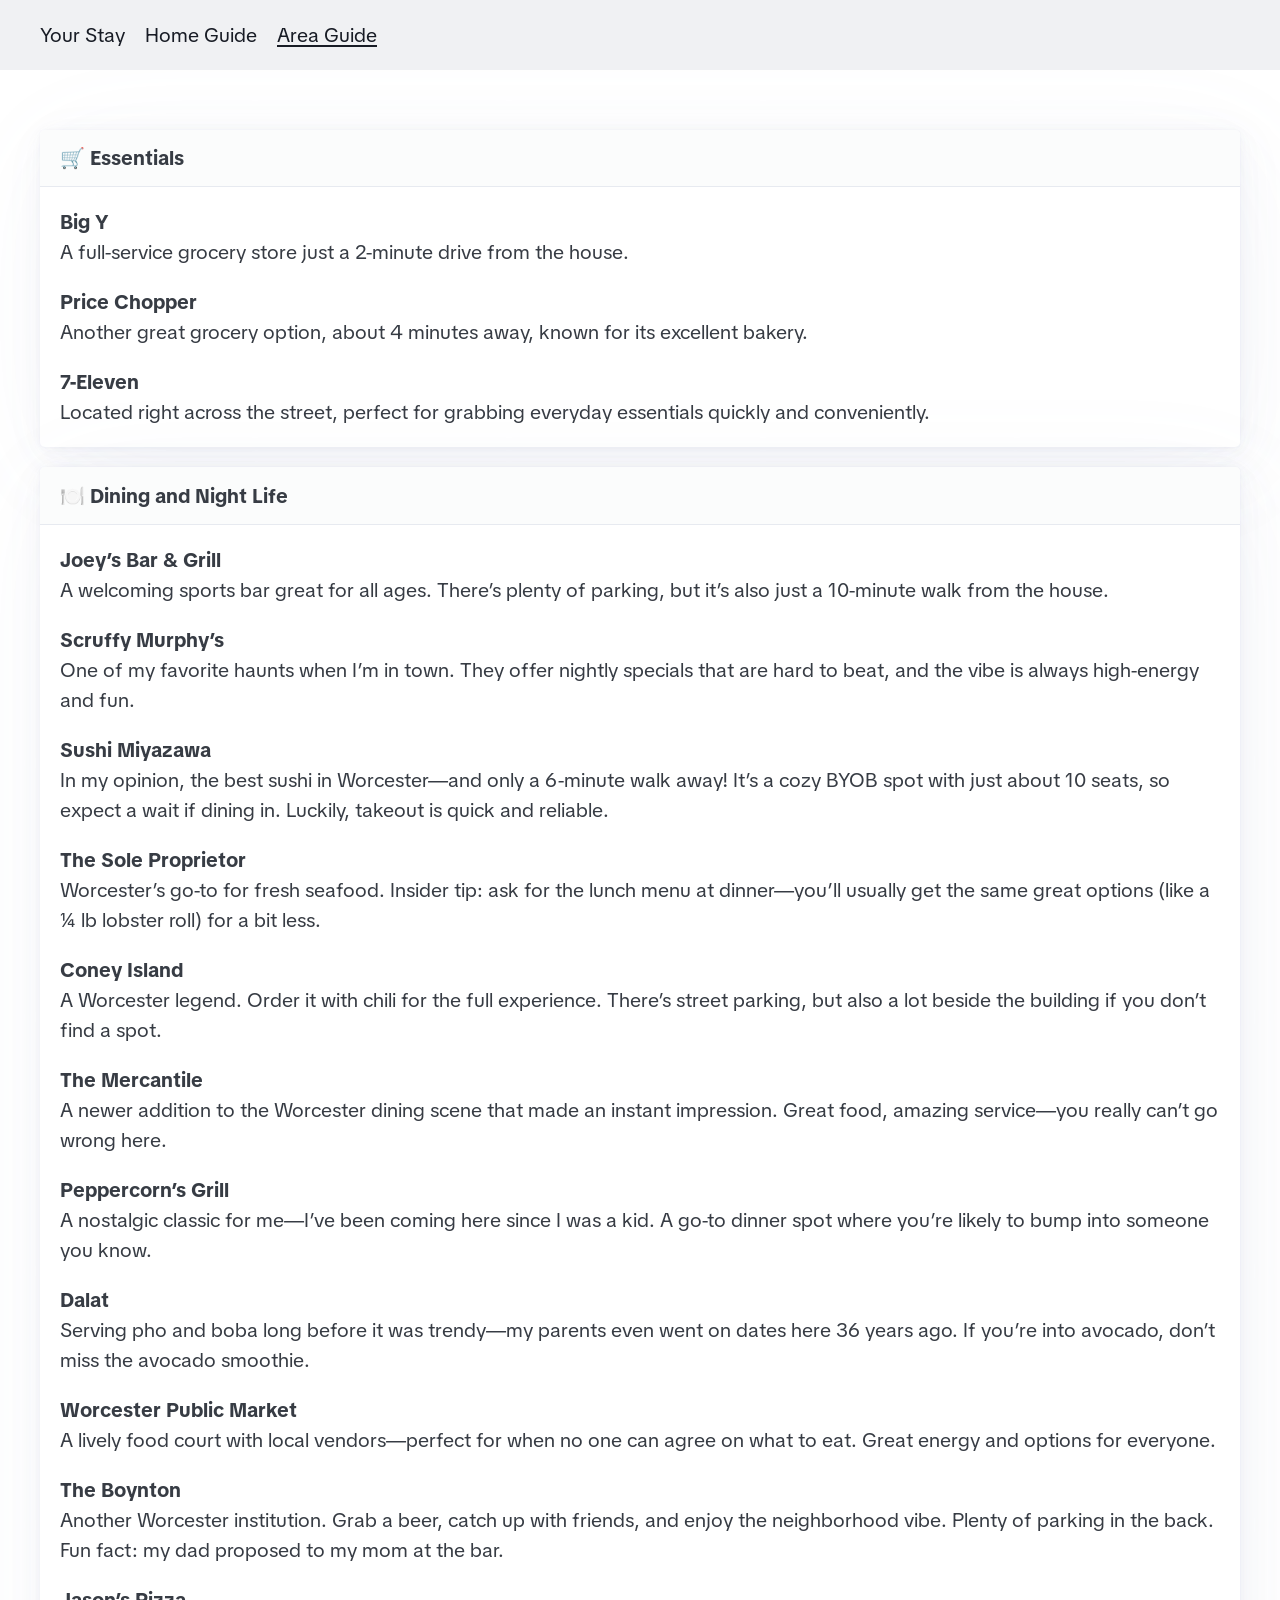
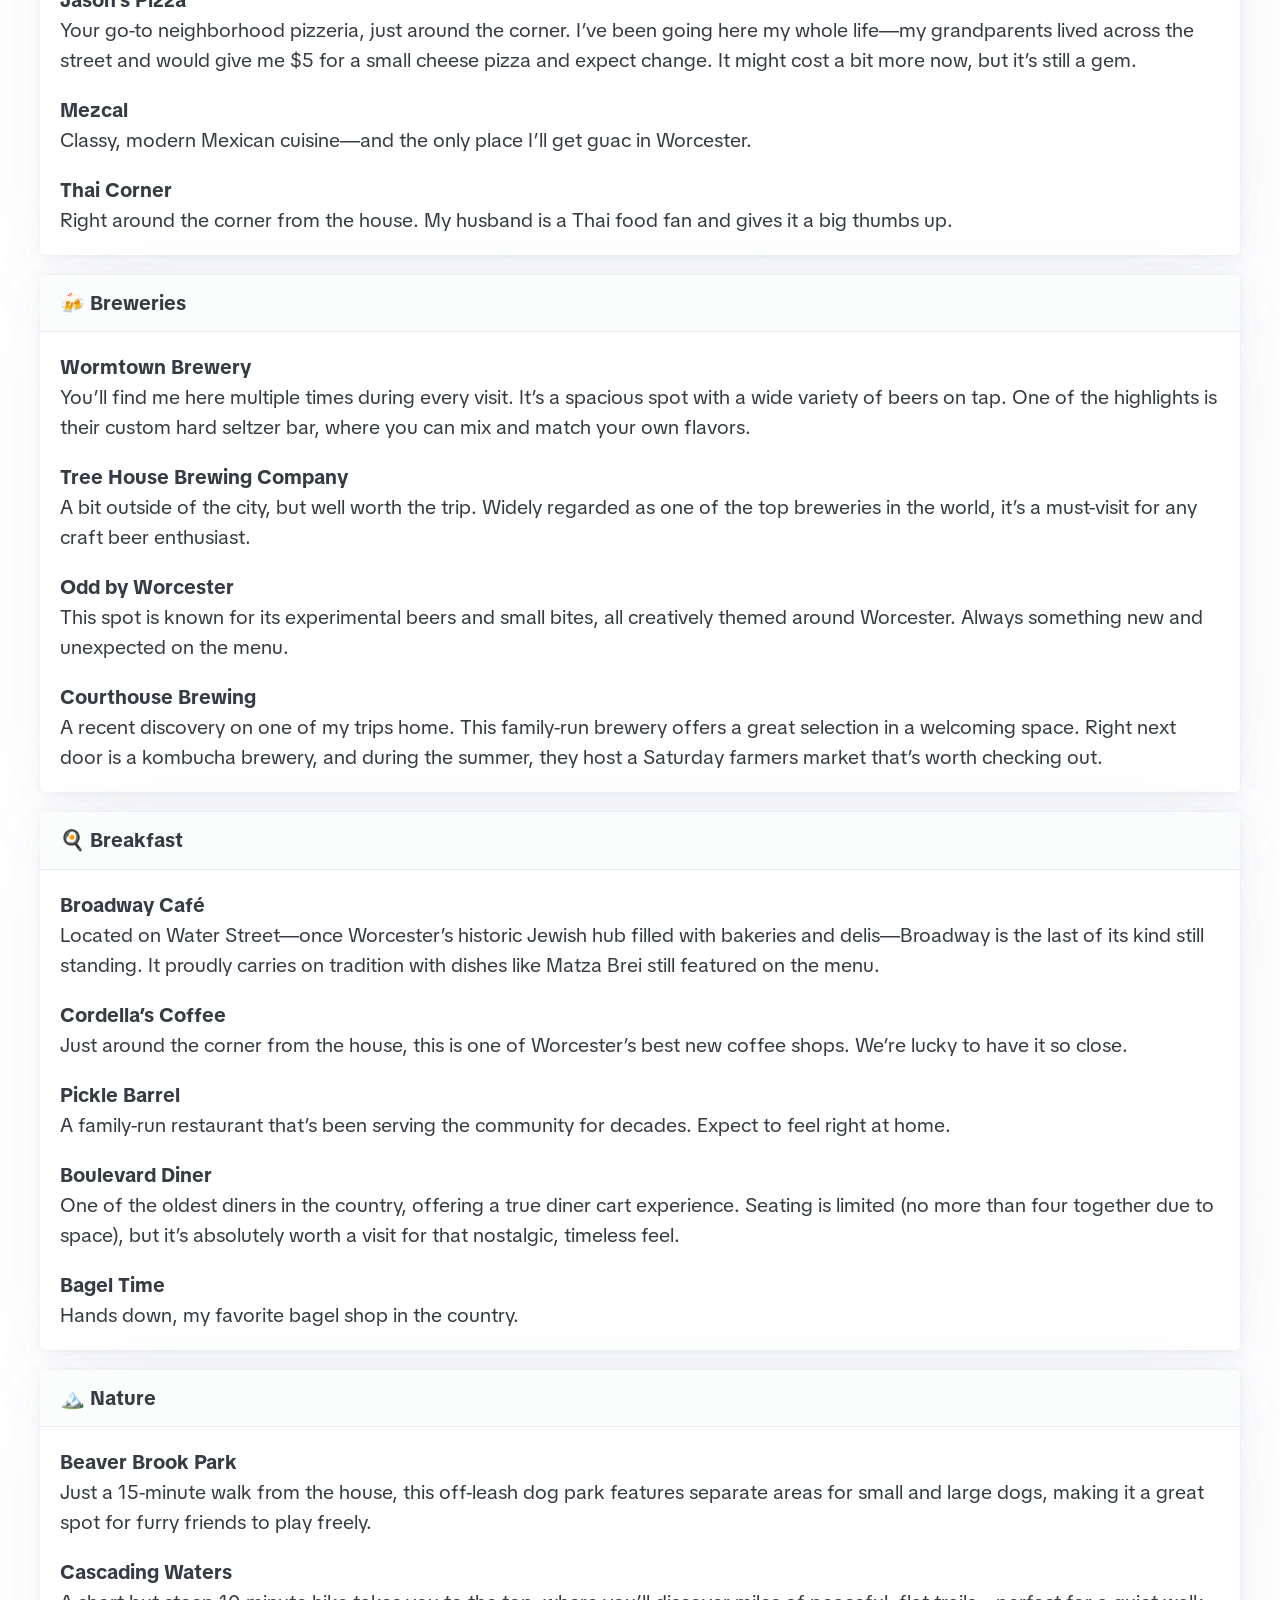
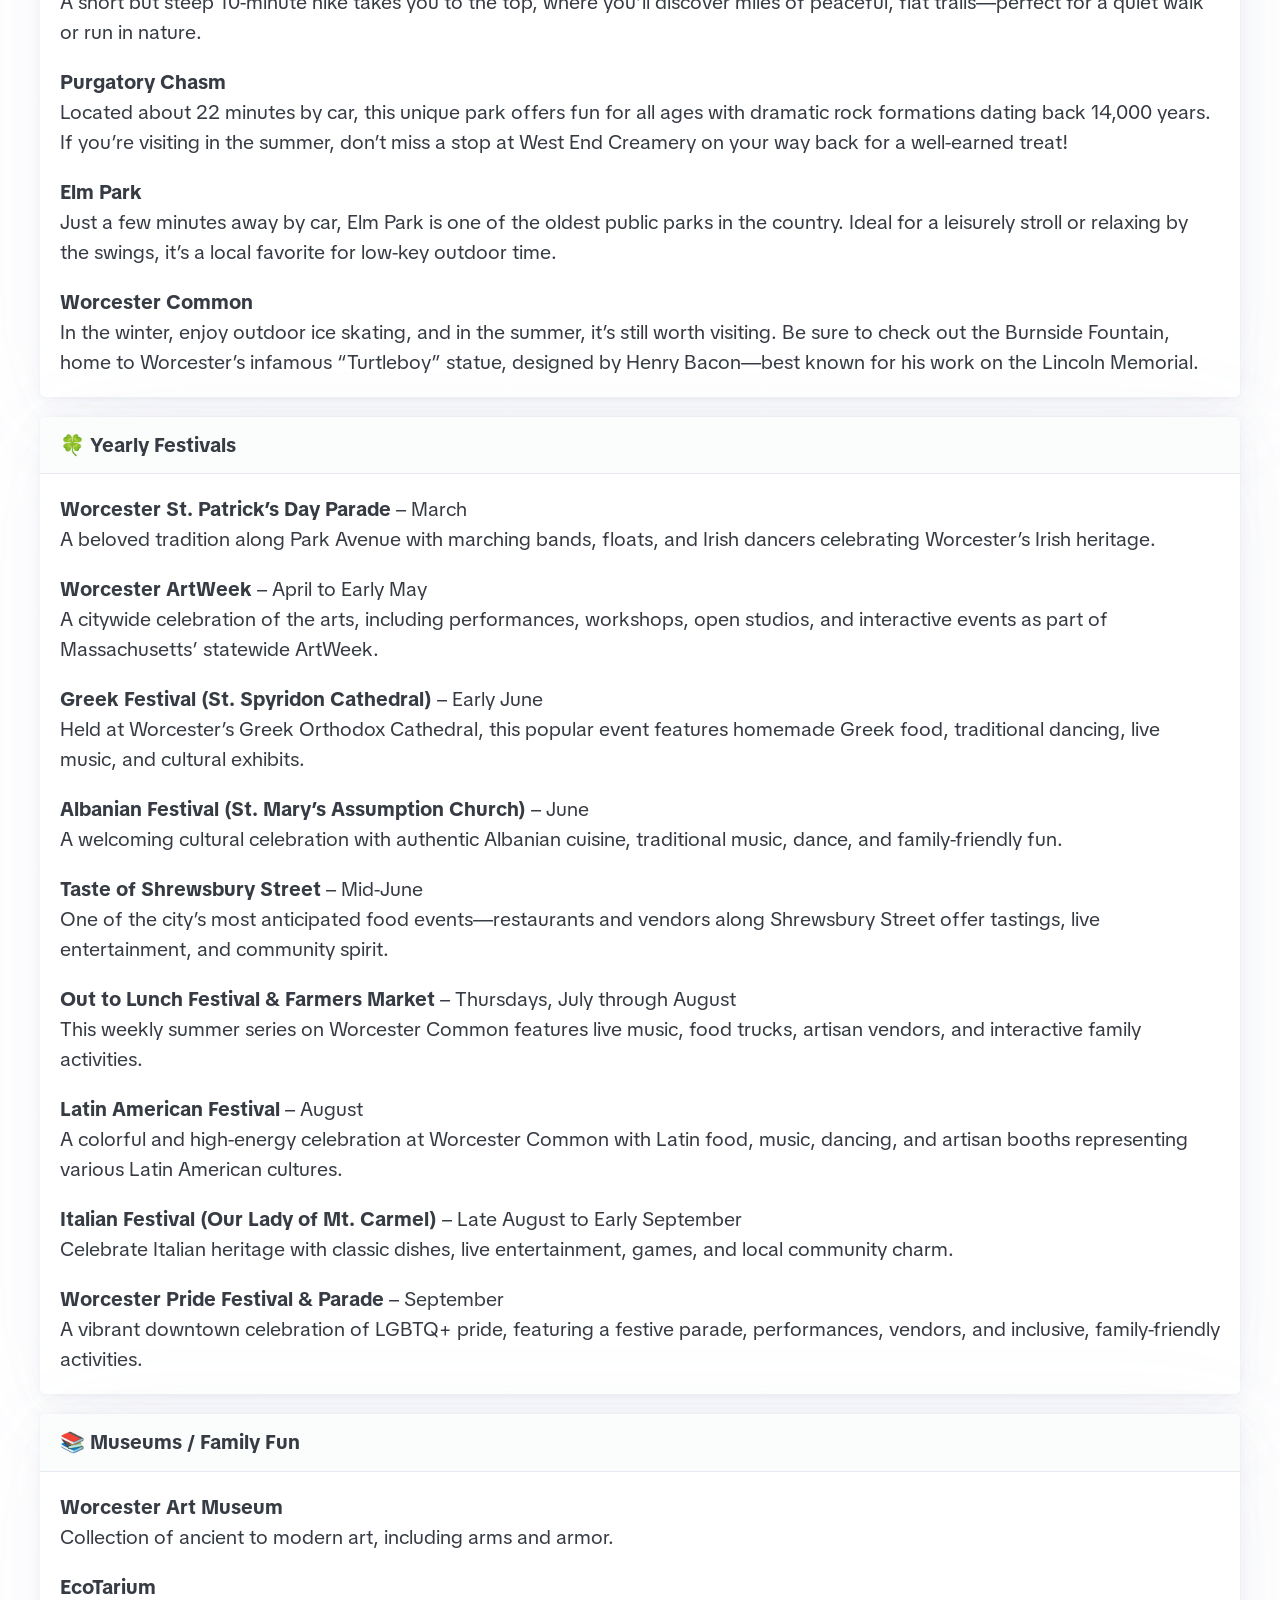
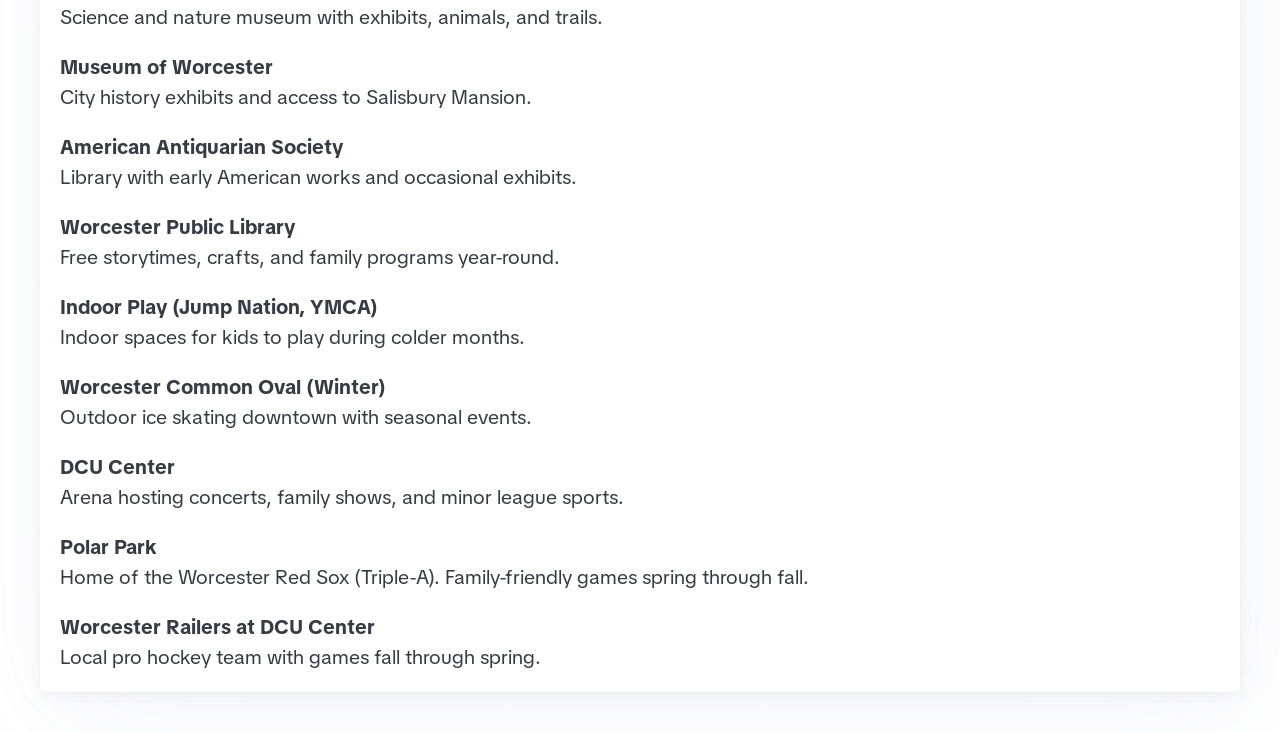
==== commit 85145b34: "Update home guide content, re-format files" ====
--- a/area-guide.html
+++ b/area-guide.html
@@ -1,418 +1,443 @@
 <!doctype html>
 <html lang="en" data-theme="light">
-    <head>
-        <meta charset="utf-8" />
-        <meta name="viewport" content="width=device-width, initial-scale=1" />
-
-        <title>Worcester Smiles</title>
-        <meta name="title" content="Worcester Smiles" />
-
-        <link rel="stylesheet" href="./pico.min.css" />
-        <link rel="stylesheet" href="./pico.colors.min.css" />
-        <link rel="stylesheet" href="./style/global.css" />
-
-        <link rel="preconnect" href="https://fonts.googleapis.com" />
-        <link rel="preconnect" href="https://fonts.gstatic.com" crossorigin />
-        <link
-            href="https://fonts.googleapis.com/css2?family=TikTok+Sans:opsz,wght@12..36,300..900&display=swap"
-            rel="stylesheet"
-        />
-        <link rel="icon" type="image/x-icon" href="./images/favicon.png" />
-    </head>
-    <body>
-        <header class="pico-background-zinc-50">
-            <nav class="container">
-                <ul>
-                    <li>
-                        <a href="./" class="contrast">Your Stay</a>
-                    </li>
-                    <li>
-                        <a href="home-guide" class="contrast">Home Guide</a>
-                    </li>
-                    <li>
-                        <a href="area-guide" class="contrast active">Area Guide</a>
-                    </li>
-                </ul>
-            </nav>
-        </header>
-        <main class="container">
-            <section>
-                <article>
-                    <header>
-                        <strong>🛒 Essentials</strong>
-                    </header>
-                    <p>
-                        <strong>Big Y</strong>
-                        <br />
-                        A full-service grocery store just a 2-minute drive from the house.
-                    </p>
-                    <p>
-                        <strong>Price Chopper</strong>
-                        <br />
-                        Another great grocery option, about 4 minutes away, known for its excellent bakery.
-                    </p>
-                    <p>
-                        <strong>7-Eleven</strong>
-                        <br />
-                        Located right across the street, perfect for grabbing everyday essentials quickly and
-                        conveniently.
-                    </p>
-                </article>
-
-                <article>
-                    <header>
-                        <strong>🍽️ Dining and Night Life</strong>
-                    </header>
-
-                    <p>
-                        <strong>Joey’s Bar & Grill</strong>
-                        <br />
-                        A welcoming sports bar great for all ages. There’s plenty of parking, but it’s also
-                        just a 10-minute walk from the house.
-                    </p>
-
-                    <p>
-                        <strong>Scruffy Murphy’s</strong>
-                        <br />
-                        One of my favorite haunts when I’m in town. They offer nightly specials that are hard
-                        to beat, and the vibe is always high-energy and fun.
-                    </p>
-
-                    <p>
-                        <strong>Sushi Miyazawa</strong>
-                        <br />
-                        In my opinion, the best sushi in Worcester—and only a 6-minute walk away! It’s a cozy
-                        BYOB spot with just about 10 seats, so expect a wait if dining in. Luckily, takeout is
-                        quick and reliable.
-                    </p>
-
-                    <p>
-                        <strong>The Sole Proprietor</strong>
-                        <br />
-                        Worcester’s go-to for fresh seafood. Insider tip: ask for the lunch menu at
-                        dinner—you’ll usually get the same great options (like a ¼ lb lobster roll) for a bit
-                        less.
-                    </p>
-
-                    <p>
-                        <strong>Coney Island</strong>
-                        <br />
-                        A Worcester legend. Order it with chili for the full experience. There’s street
-                        parking, but also a lot beside the building if you don’t find a spot.
-                    </p>
-
-                    <p>
-                        <strong>The Mercantile</strong>
-                        <br />
-                        A newer addition to the Worcester dining scene that made an instant impression. Great
-                        food, amazing service—you really can’t go wrong here.
-                    </p>
-
-                    <p>
-                        <strong>Peppercorn’s Grill</strong>
-                        <br />
-                        A nostalgic classic for me—I’ve been coming here since I was a kid. A go-to dinner
-                        spot where you’re likely to bump into someone you know.
-                    </p>
-
-                    <p>
-                        <strong>Dalat</strong><br />
-                        Serving pho and boba long before it was trendy—my parents even went on dates here 36
-                        years ago. If you’re into avocado, don’t miss the avocado smoothie.
-                    </p>
-
-                    <p>
-                        <strong>Worcester Public Market</strong>
-                        <br />
-                        A lively food court with local vendors—perfect for when no one can agree on what to
-                        eat. Great energy and options for everyone.
-                    </p>
-
-                    <p>
-                        <strong>The Boynton</strong>
-                        <br />
-                        Another Worcester institution. Grab a beer, catch up with friends, and enjoy the
-                        neighborhood vibe. Plenty of parking in the back. Fun fact: my dad proposed to my mom
-                        at the bar.
-                    </p>
-
-                    <p>
-                        <strong>Jason’s Pizza</strong>
-                        <br />
-                        Your go-to neighborhood pizzeria, just around the corner. I’ve been going here my
-                        whole life—my grandparents lived across the street and would give me $5 for a small
-                        cheese pizza and expect change. It might cost a bit more now, but it’s still a gem.
-                    </p>
-
-                    <p>
-                        <strong>Mezcal</strong>
-                        <br />
-                        Classy, modern Mexican cuisine—and the only place I’ll get guac in Worcester.
-                    </p>
-
-                    <p>
-                        <strong>Thai Corner</strong>
-                        <br />
-                        Right around the corner from the house. My husband is a Thai food fan and gives it a
-                        big thumbs up.
-                    </p>
-                </article>
-
-                <article>
-                    <header>
-                        <strong>🍻 Breweries</strong>
-                    </header>
-                    <p>
-                        <strong>Wormtown Brewery</strong>
-                        <br />
-                        You’ll find me here multiple times during every visit. It’s a spacious spot with a
-                        wide variety of beers on tap. One of the highlights is their custom hard seltzer bar,
-                        where you can mix and match your own flavors.
-                    </p>
-
-                    <p>
-                        <strong>Tree House Brewing Company</strong>
-                        <br />
-                        A bit outside of the city, but well worth the trip. Widely regarded as one of the top
-                        breweries in the world, it’s a must-visit for any craft beer enthusiast.
-                    </p>
-
-                    <p>
-                        <strong>Odd by Worcester</strong>
-                        <br />
-                        This spot is known for its experimental beers and small bites, all creatively themed
-                        around Worcester. Always something new and unexpected on the menu.
-                    </p>
-
-                    <p>
-                        <strong>Courthouse Brewing</strong>
-                        <br />
-                        A recent discovery on one of my trips home. This family-run brewery offers a great
-                        selection in a welcoming space. Right next door is a kombucha brewery, and during the
-                        summer, they host a Saturday farmers market that’s worth checking out.
-                    </p>
-                </article>
-
-                <article>
-                    <header>
-                        <strong>🍳 Breakfast</strong>
-                    </header>
-                    <p>
-                        <strong>Broadway Café</strong>
-                        <br />
-                        Located on Water Street—once Worcester’s historic Jewish hub filled with bakeries and
-                        delis—Broadway is the last of its kind still standing. It proudly carries on tradition
-                        with dishes like Matza Brei still featured on the menu.
-                    </p>
-
-                    <p>
-                        <strong>Cordella’s Coffee</strong>
-                        <br />
-                        Just around the corner from the house, this is one of Worcester’s best new coffee
-                        shops. We’re lucky to have it so close.
-                    </p>
-
-                    <p>
-                        <strong>Pickle Barrel</strong>
-                        <br />
-                        A family-run restaurant that’s been serving the community for decades. Expect to feel
-                        right at home.
-                    </p>
-
-                    <p>
-                        <strong>Boulevard Diner</strong>
-                        <br />
-                        One of the oldest diners in the country, offering a true diner cart experience.
-                        Seating is limited (no more than four together due to space), but it’s absolutely
-                        worth a visit for that nostalgic, timeless feel.
-                    </p>
-
-                    <p>
-                        <strong>Bagel Time</strong>
-                        <br />
-                        Hands down, my favorite bagel shop in the country.
-                    </p>
-                </article>
-
-                <article>
-                    <header>
-                        <strong>🏔️ Nature</strong>
-                    </header>
-                    <p>
-                        <strong>Beaver Brook Park</strong>
-                        <br />
-                        Just a 15-minute walk from the house, this off-leash dog park features separate areas
-                        for small and large dogs, making it a great spot for furry friends to play freely.
-                    </p>
-
-                    <p>
-                        <strong>Cascading Waters</strong>
-                        <br />
-                        A short but steep 10-minute hike takes you to the top, where you’ll discover miles of
-                        peaceful, flat trails—perfect for a quiet walk or run in nature.
-                    </p>
-
-                    <p>
-                        <strong>Purgatory Chasm</strong>
-                        <br />
-                        Located about 22 minutes by car, this unique park offers fun for all ages with
-                        dramatic rock formations dating back 14,000 years. If you’re visiting in the summer,
-                        don’t miss a stop at West End Creamery on your way back for a well-earned treat!
-                    </p>
-
-                    <p>
-                        <strong>Elm Park</strong>
-                        <br />
-                        Just a few minutes away by car, Elm Park is one of the oldest public parks in the
-                        country. Ideal for a leisurely stroll or relaxing by the swings, it’s a local favorite
-                        for low-key outdoor time.
-                    </p>
-
-                    <p>
-                        <strong>Worcester Common</strong>
-                        <br />
-                        In the winter, enjoy outdoor ice skating, and in the summer, it’s still worth
-                        visiting. Be sure to check out the Burnside Fountain, home to Worcester’s infamous
-                        “Turtleboy” statue, designed by Henry Bacon—best known for his work on the Lincoln
-                        Memorial.
-                    </p>
-                </article>
-
-                <article>
-                    <header>
-                        <strong>🍀 Yearly Festivals </strong>
-                    </header>
-                    <p>
-                        <strong>Worcester St. Patrick’s Day Parade</strong> – March
-                        <br />
-                        A beloved tradition along Park Avenue with marching bands, floats, and Irish dancers
-                        celebrating Worcester’s Irish heritage.
-                    </p>
-
-                    <p>
-                        <strong>Worcester ArtWeek</strong> – April to Early May
-                        <br />
-                        A citywide celebration of the arts, including performances, workshops, open studios,
-                        and interactive events as part of Massachusetts’ statewide ArtWeek.
-                    </p>
-
-                    <p>
-                        <strong>Greek Festival (St. Spyridon Cathedral)</strong> – Early June
-                        <br />
-                        Held at Worcester’s Greek Orthodox Cathedral, this popular event features homemade
-                        Greek food, traditional dancing, live music, and cultural exhibits.
-                    </p>
-
-                    <p>
-                        <strong>Albanian Festival (St. Mary’s Assumption Church)</strong> – June
-                        <br />
-                        A welcoming cultural celebration with authentic Albanian cuisine, traditional music,
-                        dance, and family-friendly fun.
-                    </p>
-
-                    <p>
-                        <strong>Taste of Shrewsbury Street</strong> – Mid-June
-                        <br />
-                        One of the city’s most anticipated food events—restaurants and vendors along
-                        Shrewsbury Street offer tastings, live entertainment, and community spirit.
-                    </p>
-
-                    <p>
-                        <strong>Out to Lunch Festival & Farmers Market</strong> – Thursdays, July through
-                        August
-                        <br />
-                        This weekly summer series on Worcester Common features live music, food trucks,
-                        artisan vendors, and interactive family activities.
-                    </p>
-
-                    <p>
-                        <strong>Latin American Festival</strong> – August
-                        <br />
-                        A colorful and high-energy celebration at Worcester Common with Latin food, music,
-                        dancing, and artisan booths representing various Latin American cultures.
-                    </p>
-
-                    <p>
-                        <strong>Italian Festival (Our Lady of Mt. Carmel)</strong> – Late August to Early
-                        September
-                        <br />
-                        Celebrate Italian heritage with classic dishes, live entertainment, games, and local
-                        community charm.
-                    </p>
-
-                    <p>
-                        <strong>Worcester Pride Festival & Parade</strong> – September
-                        <br />
-                        A vibrant downtown celebration of LGBTQ+ pride, featuring a festive parade,
-                        performances, vendors, and inclusive, family-friendly activities.
-                    </p>
-                </article>
-
-                <article>
-                    <header>
-                        <strong>📚 Museums / Family Fun</strong>
-                    </header>
-                    <p>
-                        <strong>Worcester Art Museum</strong>
-                        <br />
-                        Collection of ancient to modern art, including arms and armor.
-                    </p>
-
-                    <p>
-                        <strong>EcoTarium</strong>
-                        <br />
-                        Science and nature museum with exhibits, animals, and trails.
-                    </p>
-
-                    <p>
-                        <strong>Museum of Worcester</strong>
-                        <br />
-                        City history exhibits and access to Salisbury Mansion.
-                    </p>
-
-                    <p>
-                        <strong>American Antiquarian Society</strong>
-                        <br />
-                        Library with early American works and occasional exhibits.
-                    </p>
-
-                    <p>
-                        <strong>Worcester Public Library</strong>
-                        <br />
-                        Free storytimes, crafts, and family programs year-round.
-                    </p>
-
-                    <p>
-                        <strong>Indoor Play (Jump Nation, YMCA)</strong>
-                        <br />
-                        Indoor spaces for kids to play during colder months.
-                    </p>
-
-                    <p>
-                        <strong>Worcester Common Oval (Winter)</strong>
-                        <br />
-                        Outdoor ice skating downtown with seasonal events.
-                    </p>
-
-                    <p>
-                        <strong>DCU Center</strong>
-                        <br />
-                        Arena hosting concerts, family shows, and minor league sports.
-                    </p>
-
-                    <p>
-                        <strong>Polar Park</strong>
-                        <br />
-                        Home of the Worcester Red Sox (Triple-A). Family-friendly games spring through fall.
-                    </p>
-
-                    <p>
-                        <strong>Worcester Railers at DCU Center</strong>
-                        <br />
-                        Local pro hockey team with games fall through spring.
-                    </p>
-                </article>
-            </section>
-        </main>
-    </body>
+  <head>
+    <meta charset="utf-8" />
+    <meta name="viewport" content="width=device-width, initial-scale=1" />
+
+    <title>Worcester Smiles</title>
+    <meta name="title" content="Worcester Smiles" />
+
+    <link rel="stylesheet" href="./pico.min.css" />
+    <link rel="stylesheet" href="./pico.colors.min.css" />
+    <link rel="stylesheet" href="./style/global.css" />
+
+    <link rel="preconnect" href="https://fonts.googleapis.com" />
+    <link rel="preconnect" href="https://fonts.gstatic.com" crossorigin />
+    <link
+      href="https://fonts.googleapis.com/css2?family=TikTok+Sans:opsz,wght@12..36,300..900&display=swap"
+      rel="stylesheet"
+    />
+    <link rel="icon" type="image/x-icon" href="./images/favicon.png" />
+  </head>
+  <body>
+    <header class="pico-background-zinc-50">
+      <nav class="container">
+        <ul>
+          <li>
+            <a href="./" class="contrast">Your Stay</a>
+          </li>
+          <li>
+            <a href="home-guide" class="contrast">Home Guide</a>
+          </li>
+          <li>
+            <a href="area-guide" class="contrast active">Area Guide</a>
+          </li>
+        </ul>
+      </nav>
+    </header>
+    <main class="container">
+      <section>
+        <article>
+          <header>
+            <strong>🛒 Essentials</strong>
+          </header>
+          <p>
+            <strong>Big Y</strong>
+            <br />
+            A full-service grocery store just a 2-minute drive from the house.
+          </p>
+          <p>
+            <strong>Price Chopper</strong>
+            <br />
+            Another great grocery option, about 4 minutes away, known for its
+            excellent bakery.
+          </p>
+          <p>
+            <strong>7-Eleven</strong>
+            <br />
+            Located right across the street, perfect for grabbing everyday
+            essentials quickly and conveniently.
+          </p>
+        </article>
+
+        <article>
+          <header>
+            <strong>🍽️ Dining and Night Life</strong>
+          </header>
+
+          <p>
+            <strong>Joey’s Bar & Grill</strong>
+            <br />
+            A welcoming sports bar great for all ages. There’s plenty of
+            parking, but it’s also just a 10-minute walk from the house.
+          </p>
+
+          <p>
+            <strong>Scruffy Murphy’s</strong>
+            <br />
+            One of my favorite haunts when I’m in town. They offer nightly
+            specials that are hard to beat, and the vibe is always high-energy
+            and fun.
+          </p>
+
+          <p>
+            <strong>Sushi Miyazawa</strong>
+            <br />
+            In my opinion, the best sushi in Worcester—and only a 6-minute walk
+            away! It’s a cozy BYOB spot with just about 10 seats, so expect a
+            wait if dining in. Luckily, takeout is quick and reliable.
+          </p>
+
+          <p>
+            <strong>The Sole Proprietor</strong>
+            <br />
+            Worcester’s go-to for fresh seafood. Insider tip: ask for the lunch
+            menu at dinner—you’ll usually get the same great options (like a ¼
+            lb lobster roll) for a bit less.
+          </p>
+
+          <p>
+            <strong>Coney Island</strong>
+            <br />
+            A Worcester legend. Order it with chili for the full experience.
+            There’s street parking, but also a lot beside the building if you
+            don’t find a spot.
+          </p>
+
+          <p>
+            <strong>The Mercantile</strong>
+            <br />
+            A newer addition to the Worcester dining scene that made an instant
+            impression. Great food, amazing service—you really can’t go wrong
+            here.
+          </p>
+
+          <p>
+            <strong>Peppercorn’s Grill</strong>
+            <br />
+            A nostalgic classic for me—I’ve been coming here since I was a kid.
+            A go-to dinner spot where you’re likely to bump into someone you
+            know.
+          </p>
+
+          <p>
+            <strong>Dalat</strong><br />
+            Serving pho and boba long before it was trendy—my parents even went
+            on dates here 36 years ago. If you’re into avocado, don’t miss the
+            avocado smoothie.
+          </p>
+
+          <p>
+            <strong>Worcester Public Market</strong>
+            <br />
+            A lively food court with local vendors—perfect for when no one can
+            agree on what to eat. Great energy and options for everyone.
+          </p>
+
+          <p>
+            <strong>The Boynton</strong>
+            <br />
+            Another Worcester institution. Grab a beer, catch up with friends,
+            and enjoy the neighborhood vibe. Plenty of parking in the back. Fun
+            fact: my dad proposed to my mom at the bar.
+          </p>
+
+          <p>
+            <strong>Jason’s Pizza</strong>
+            <br />
+            Your go-to neighborhood pizzeria, just around the corner. I’ve been
+            going here my whole life—my grandparents lived across the street and
+            would give me $5 for a small cheese pizza and expect change. It
+            might cost a bit more now, but it’s still a gem.
+          </p>
+
+          <p>
+            <strong>Mezcal</strong>
+            <br />
+            Classy, modern Mexican cuisine—and the only place I’ll get guac in
+            Worcester.
+          </p>
+
+          <p>
+            <strong>Thai Corner</strong>
+            <br />
+            Right around the corner from the house. My husband is a Thai food
+            fan and gives it a big thumbs up.
+          </p>
+        </article>
+
+        <article>
+          <header>
+            <strong>🍻 Breweries</strong>
+          </header>
+          <p>
+            <strong>Wormtown Brewery</strong>
+            <br />
+            You’ll find me here multiple times during every visit. It’s a
+            spacious spot with a wide variety of beers on tap. One of the
+            highlights is their custom hard seltzer bar, where you can mix and
+            match your own flavors.
+          </p>
+
+          <p>
+            <strong>Tree House Brewing Company</strong>
+            <br />
+            A bit outside of the city, but well worth the trip. Widely regarded
+            as one of the top breweries in the world, it’s a must-visit for any
+            craft beer enthusiast.
+          </p>
+
+          <p>
+            <strong>Odd by Worcester</strong>
+            <br />
+            This spot is known for its experimental beers and small bites, all
+            creatively themed around Worcester. Always something new and
+            unexpected on the menu.
+          </p>
+
+          <p>
+            <strong>Courthouse Brewing</strong>
+            <br />
+            A recent discovery on one of my trips home. This family-run brewery
+            offers a great selection in a welcoming space. Right next door is a
+            kombucha brewery, and during the summer, they host a Saturday
+            farmers market that’s worth checking out.
+          </p>
+        </article>
+
+        <article>
+          <header>
+            <strong>🍳 Breakfast</strong>
+          </header>
+          <p>
+            <strong>Broadway Café</strong>
+            <br />
+            Located on Water Street—once Worcester’s historic Jewish hub filled
+            with bakeries and delis—Broadway is the last of its kind still
+            standing. It proudly carries on tradition with dishes like Matza
+            Brei still featured on the menu.
+          </p>
+
+          <p>
+            <strong>Cordella’s Coffee</strong>
+            <br />
+            Just around the corner from the house, this is one of Worcester’s
+            best new coffee shops. We’re lucky to have it so close.
+          </p>
+
+          <p>
+            <strong>Pickle Barrel</strong>
+            <br />
+            A family-run restaurant that’s been serving the community for
+            decades. Expect to feel right at home.
+          </p>
+
+          <p>
+            <strong>Boulevard Diner</strong>
+            <br />
+            One of the oldest diners in the country, offering a true diner cart
+            experience. Seating is limited (no more than four together due to
+            space), but it’s absolutely worth a visit for that nostalgic,
+            timeless feel.
+          </p>
+
+          <p>
+            <strong>Bagel Time</strong>
+            <br />
+            Hands down, my favorite bagel shop in the country.
+          </p>
+        </article>
+
+        <article>
+          <header>
+            <strong>🏔️ Nature</strong>
+          </header>
+          <p>
+            <strong>Beaver Brook Park</strong>
+            <br />
+            Just a 15-minute walk from the house, this off-leash dog park
+            features separate areas for small and large dogs, making it a great
+            spot for furry friends to play freely.
+          </p>
+
+          <p>
+            <strong>Cascading Waters</strong>
+            <br />
+            A short but steep 10-minute hike takes you to the top, where you’ll
+            discover miles of peaceful, flat trails—perfect for a quiet walk or
+            run in nature.
+          </p>
+
+          <p>
+            <strong>Purgatory Chasm</strong>
+            <br />
+            Located about 22 minutes by car, this unique park offers fun for all
+            ages with dramatic rock formations dating back 14,000 years. If
+            you’re visiting in the summer, don’t miss a stop at West End
+            Creamery on your way back for a well-earned treat!
+          </p>
+
+          <p>
+            <strong>Elm Park</strong>
+            <br />
+            Just a few minutes away by car, Elm Park is one of the oldest public
+            parks in the country. Ideal for a leisurely stroll or relaxing by
+            the swings, it’s a local favorite for low-key outdoor time.
+          </p>
+
+          <p>
+            <strong>Worcester Common</strong>
+            <br />
+            In the winter, enjoy outdoor ice skating, and in the summer, it’s
+            still worth visiting. Be sure to check out the Burnside Fountain,
+            home to Worcester’s infamous “Turtleboy” statue, designed by Henry
+            Bacon—best known for his work on the Lincoln Memorial.
+          </p>
+        </article>
+
+        <article>
+          <header>
+            <strong>🍀 Yearly Festivals </strong>
+          </header>
+          <p>
+            <strong>Worcester St. Patrick’s Day Parade</strong> – March
+            <br />
+            A beloved tradition along Park Avenue with marching bands, floats,
+            and Irish dancers celebrating Worcester’s Irish heritage.
+          </p>
+
+          <p>
+            <strong>Worcester ArtWeek</strong> – April to Early May
+            <br />
+            A citywide celebration of the arts, including performances,
+            workshops, open studios, and interactive events as part of
+            Massachusetts’ statewide ArtWeek.
+          </p>
+
+          <p>
+            <strong>Greek Festival (St. Spyridon Cathedral)</strong> – Early
+            June
+            <br />
+            Held at Worcester’s Greek Orthodox Cathedral, this popular event
+            features homemade Greek food, traditional dancing, live music, and
+            cultural exhibits.
+          </p>
+
+          <p>
+            <strong>Albanian Festival (St. Mary’s Assumption Church)</strong> –
+            June
+            <br />
+            A welcoming cultural celebration with authentic Albanian cuisine,
+            traditional music, dance, and family-friendly fun.
+          </p>
+
+          <p>
+            <strong>Taste of Shrewsbury Street</strong> – Mid-June
+            <br />
+            One of the city’s most anticipated food events—restaurants and
+            vendors along Shrewsbury Street offer tastings, live entertainment,
+            and community spirit.
+          </p>
+
+          <p>
+            <strong>Out to Lunch Festival & Farmers Market</strong> – Thursdays,
+            July through August
+            <br />
+            This weekly summer series on Worcester Common features live music,
+            food trucks, artisan vendors, and interactive family activities.
+          </p>
+
+          <p>
+            <strong>Latin American Festival</strong> – August
+            <br />
+            A colorful and high-energy celebration at Worcester Common with
+            Latin food, music, dancing, and artisan booths representing various
+            Latin American cultures.
+          </p>
+
+          <p>
+            <strong>Italian Festival (Our Lady of Mt. Carmel)</strong> – Late
+            August to Early September
+            <br />
+            Celebrate Italian heritage with classic dishes, live entertainment,
+            games, and local community charm.
+          </p>
+
+          <p>
+            <strong>Worcester Pride Festival & Parade</strong> – September
+            <br />
+            A vibrant downtown celebration of LGBTQ+ pride, featuring a festive
+            parade, performances, vendors, and inclusive, family-friendly
+            activities.
+          </p>
+        </article>
+
+        <article>
+          <header>
+            <strong>📚 Museums / Family Fun</strong>
+          </header>
+          <p>
+            <strong>Worcester Art Museum</strong>
+            <br />
+            Collection of ancient to modern art, including arms and armor.
+          </p>
+
+          <p>
+            <strong>EcoTarium</strong>
+            <br />
+            Science and nature museum with exhibits, animals, and trails.
+          </p>
+
+          <p>
+            <strong>Museum of Worcester</strong>
+            <br />
+            City history exhibits and access to Salisbury Mansion.
+          </p>
+
+          <p>
+            <strong>American Antiquarian Society</strong>
+            <br />
+            Library with early American works and occasional exhibits.
+          </p>
+
+          <p>
+            <strong>Worcester Public Library</strong>
+            <br />
+            Free storytimes, crafts, and family programs year-round.
+          </p>
+
+          <p>
+            <strong>Indoor Play (Jump Nation, YMCA)</strong>
+            <br />
+            Indoor spaces for kids to play during colder months.
+          </p>
+
+          <p>
+            <strong>Worcester Common Oval (Winter)</strong>
+            <br />
+            Outdoor ice skating downtown with seasonal events.
+          </p>
+
+          <p>
+            <strong>DCU Center</strong>
+            <br />
+            Arena hosting concerts, family shows, and minor league sports.
+          </p>
+
+          <p>
+            <strong>Polar Park</strong>
+            <br />
+            Home of the Worcester Red Sox (Triple-A). Family-friendly games
+            spring through fall.
+          </p>
+
+          <p>
+            <strong>Worcester Railers at DCU Center</strong>
+            <br />
+            Local pro hockey team with games fall through spring.
+          </p>
+        </article>
+      </section>
+    </main>
+  </body>
 </html>
--- a/pico.min.css
+++ b/pico.min.css
@@ -1,4 +1,4 @@
 @charset "UTF-8";/*!
  * Pico CSS ✨ v2.1.1 (https://picocss.com)
  * Copyright 2019-2025 - Licensed under MIT
- */:host,:root{--pico-font-family-emoji:"Apple Color Emoji","Segoe UI Emoji","Segoe UI Symbol","Noto Color Emoji";--pico-font-family-sans-serif:system-ui,"Segoe UI",Roboto,Oxygen,Ubuntu,Cantarell,Helvetica,Arial,"Helvetica Neue",sans-serif,var(--pico-font-family-emoji);--pico-font-family-monospace:ui-monospace,SFMono-Regular,"SF Mono",Menlo,Consolas,"Liberation Mono",monospace,var(--pico-font-family-emoji);--pico-font-family:var(--pico-font-family-sans-serif);--pico-line-height:1.5;--pico-font-weight:400;--pico-font-size:100%;--pico-text-underline-offset:0.1rem;--pico-border-radius:0.25rem;--pico-border-width:0.0625rem;--pico-outline-width:0.125rem;--pico-transition:0.2s ease-in-out;--pico-spacing:1rem;--pico-typography-spacing-vertical:1rem;--pico-block-spacing-vertical:var(--pico-spacing);--pico-block-spacing-horizontal:var(--pico-spacing);--pico-grid-column-gap:var(--pico-spacing);--pico-grid-row-gap:var(--pico-spacing);--pico-form-element-spacing-vertical:0.75rem;--pico-form-element-spacing-horizontal:1rem;--pico-group-box-shadow:0 0 0 rgba(0, 0, 0, 0);--pico-group-box-shadow-focus-with-button:0 0 0 var(--pico-outline-width) var(--pico-primary-focus);--pico-group-box-shadow-focus-with-input:0 0 0 0.0625rem var(--pico-form-element-border-color);--pico-modal-overlay-backdrop-filter:blur(0.375rem);--pico-nav-element-spacing-vertical:1rem;--pico-nav-element-spacing-horizontal:0.5rem;--pico-nav-link-spacing-vertical:0.5rem;--pico-nav-link-spacing-horizontal:0.5rem;--pico-nav-breadcrumb-divider:">";--pico-icon-checkbox:url("data:image/svg+xml,%3Csvg xmlns='http://www.w3.org/2000/svg' width='24' height='24' viewBox='0 0 24 24' fill='none' stroke='rgb(255, 255, 255)' stroke-width='4' stroke-linecap='round' stroke-linejoin='round'%3E%3Cpolyline points='20 6 9 17 4 12'%3E%3C/polyline%3E%3C/svg%3E");--pico-icon-minus:url("data:image/svg+xml,%3Csvg xmlns='http://www.w3.org/2000/svg' width='24' height='24' viewBox='0 0 24 24' fill='none' stroke='rgb(255, 255, 255)' stroke-width='4' stroke-linecap='round' stroke-linejoin='round'%3E%3Cline x1='5' y1='12' x2='19' y2='12'%3E%3C/line%3E%3C/svg%3E");--pico-icon-chevron:url("data:image/svg+xml,%3Csvg xmlns='http://www.w3.org/2000/svg' width='24' height='24' viewBox='0 0 24 24' fill='none' stroke='rgb(136, 145, 164)' stroke-width='2' stroke-linecap='round' stroke-linejoin='round'%3E%3Cpolyline points='6 9 12 15 18 9'%3E%3C/polyline%3E%3C/svg%3E");--pico-icon-date:url("data:image/svg+xml,%3Csvg xmlns='http://www.w3.org/2000/svg' width='24' height='24' viewBox='0 0 24 24' fill='none' stroke='rgb(136, 145, 164)' stroke-width='2' stroke-linecap='round' stroke-linejoin='round'%3E%3Crect x='3' y='4' width='18' height='18' rx='2' ry='2'%3E%3C/rect%3E%3Cline x1='16' y1='2' x2='16' y2='6'%3E%3C/line%3E%3Cline x1='8' y1='2' x2='8' y2='6'%3E%3C/line%3E%3Cline x1='3' y1='10' x2='21' y2='10'%3E%3C/line%3E%3C/svg%3E");--pico-icon-time:url("data:image/svg+xml,%3Csvg xmlns='http://www.w3.org/2000/svg' width='24' height='24' viewBox='0 0 24 24' fill='none' stroke='rgb(136, 145, 164)' stroke-width='2' stroke-linecap='round' stroke-linejoin='round'%3E%3Ccircle cx='12' cy='12' r='10'%3E%3C/circle%3E%3Cpolyline points='12 6 12 12 16 14'%3E%3C/polyline%3E%3C/svg%3E");--pico-icon-search:url("data:image/svg+xml,%3Csvg xmlns='http://www.w3.org/2000/svg' width='24' height='24' viewBox='0 0 24 24' fill='none' stroke='rgb(136, 145, 164)' stroke-width='1.5' stroke-linecap='round' stroke-linejoin='round'%3E%3Ccircle cx='11' cy='11' r='8'%3E%3C/circle%3E%3Cline x1='21' y1='21' x2='16.65' y2='16.65'%3E%3C/line%3E%3C/svg%3E");--pico-icon-close:url("data:image/svg+xml,%3Csvg xmlns='http://www.w3.org/2000/svg' width='24' height='24' viewBox='0 0 24 24' fill='none' stroke='rgb(136, 145, 164)' stroke-width='3' stroke-linecap='round' stroke-linejoin='round'%3E%3Cline x1='18' y1='6' x2='6' y2='18'%3E%3C/line%3E%3Cline x1='6' y1='6' x2='18' y2='18'%3E%3C/line%3E%3C/svg%3E");--pico-icon-loading:url("data:image/svg+xml,%3Csvg fill='none' height='24' width='24' viewBox='0 0 24 24' xmlns='http://www.w3.org/2000/svg' %3E%3Cstyle%3E g %7B animation: rotate 2s linear infinite; transform-origin: center center; %7D circle %7B stroke-dasharray: 75,100; stroke-dashoffset: -5; animation: dash 1.5s ease-in-out infinite; stroke-linecap: round; %7D @keyframes rotate %7B 0%25 %7B transform: rotate(0deg); %7D 100%25 %7B transform: rotate(360deg); %7D %7D @keyframes dash %7B 0%25 %7B stroke-dasharray: 1,100; stroke-dashoffset: 0; %7D 50%25 %7B stroke-dasharray: 44.5,100; stroke-dashoffset: -17.5; %7D 100%25 %7B stroke-dasharray: 44.5,100; stroke-dashoffset: -62; %7D %7D %3C/style%3E%3Cg%3E%3Ccircle cx='12' cy='12' r='10' fill='none' stroke='rgb(136, 145, 164)' stroke-width='4' /%3E%3C/g%3E%3C/svg%3E")}@media (min-width:576px){:host,:root{--pico-font-size:106.25%}}@media (min-width:768px){:host,:root{--pico-font-size:112.5%}}@media (min-width:1024px){:host,:root{--pico-font-size:118.75%}}@media (min-width:1280px){:host,:root{--pico-font-size:125%}}@media (min-width:1536px){:host,:root{--pico-font-size:131.25%}}a{--pico-text-decoration:underline}a.contrast,a.secondary{--pico-text-decoration:underline}small{--pico-font-size:0.875em}h1,h2,h3,h4,h5,h6{--pico-font-weight:700}h1{--pico-font-size:2rem;--pico-line-height:1.125;--pico-typography-spacing-top:3rem}h2{--pico-font-size:1.75rem;--pico-line-height:1.15;--pico-typography-spacing-top:2.625rem}h3{--pico-font-size:1.5rem;--pico-line-height:1.175;--pico-typography-spacing-top:2.25rem}h4{--pico-font-size:1.25rem;--pico-line-height:1.2;--pico-typography-spacing-top:1.874rem}h5{--pico-font-size:1.125rem;--pico-line-height:1.225;--pico-typography-spacing-top:1.6875rem}h6{--pico-font-size:1rem;--pico-line-height:1.25;--pico-typography-spacing-top:1.5rem}tfoot td,tfoot th,thead td,thead th{--pico-font-weight:600;--pico-border-width:0.1875rem}code,kbd,pre,samp{--pico-font-family:var(--pico-font-family-monospace)}kbd{--pico-font-weight:bolder}:where(select,textarea),input:not([type=submit],[type=button],[type=reset],[type=checkbox],[type=radio],[type=file]){--pico-outline-width:0.0625rem}[type=search]{--pico-border-radius:5rem}[type=checkbox],[type=radio]{--pico-border-width:0.125rem}[type=checkbox][role=switch]{--pico-border-width:0.1875rem}details.dropdown summary:not([role=button]){--pico-outline-width:0.0625rem}nav details.dropdown summary:focus-visible{--pico-outline-width:0.125rem}[role=search]{--pico-border-radius:5rem}[role=group]:has(button.secondary:focus,[type=submit].secondary:focus,[type=button].secondary:focus,[role=button].secondary:focus),[role=search]:has(button.secondary:focus,[type=submit].secondary:focus,[type=button].secondary:focus,[role=button].secondary:focus){--pico-group-box-shadow-focus-with-button:0 0 0 var(--pico-outline-width) var(--pico-secondary-focus)}[role=group]:has(button.contrast:focus,[type=submit].contrast:focus,[type=button].contrast:focus,[role=button].contrast:focus),[role=search]:has(button.contrast:focus,[type=submit].contrast:focus,[type=button].contrast:focus,[role=button].contrast:focus){--pico-group-box-shadow-focus-with-button:0 0 0 var(--pico-outline-width) var(--pico-contrast-focus)}[role=group] [role=button],[role=group] [type=button],[role=group] [type=submit],[role=group] button,[role=search] [role=button],[role=search] [type=button],[role=search] [type=submit],[role=search] button{--pico-form-element-spacing-horizontal:2rem}details summary[role=button]:not(.outline)::after{filter:brightness(0) invert(1)}[aria-busy=true]:not(input,select,textarea):is(button,[type=submit],[type=button],[type=reset],[role=button]):not(.outline)::before{filter:brightness(0) invert(1)}:host(:not([data-theme=dark])),:root:not([data-theme=dark]),[data-theme=light]{color-scheme:light;--pico-background-color:#fff;--pico-color:#373c44;--pico-text-selection-color:rgba(2, 154, 232, 0.25);--pico-muted-color:#646b79;--pico-muted-border-color:rgb(231, 234, 239.5);--pico-primary:#0172ad;--pico-primary-background:#0172ad;--pico-primary-border:var(--pico-primary-background);--pico-primary-underline:rgba(1, 114, 173, 0.5);--pico-primary-hover:#015887;--pico-primary-hover-background:#02659a;--pico-primary-hover-border:var(--pico-primary-hover-background);--pico-primary-hover-underline:var(--pico-primary-hover);--pico-primary-focus:rgba(2, 154, 232, 0.5);--pico-primary-inverse:#fff;--pico-secondary:#5d6b89;--pico-secondary-background:#525f7a;--pico-secondary-border:var(--pico-secondary-background);--pico-secondary-underline:rgba(93, 107, 137, 0.5);--pico-secondary-hover:#48536b;--pico-secondary-hover-background:#48536b;--pico-secondary-hover-border:var(--pico-secondary-hover-background);--pico-secondary-hover-underline:var(--pico-secondary-hover);--pico-secondary-focus:rgba(93, 107, 137, 0.25);--pico-secondary-inverse:#fff;--pico-contrast:#181c25;--pico-contrast-background:#181c25;--pico-contrast-border:var(--pico-contrast-background);--pico-contrast-underline:rgba(24, 28, 37, 0.5);--pico-contrast-hover:#000;--pico-contrast-hover-background:#000;--pico-contrast-hover-border:var(--pico-contrast-hover-background);--pico-contrast-hover-underline:var(--pico-secondary-hover);--pico-contrast-focus:rgba(93, 107, 137, 0.25);--pico-contrast-inverse:#fff;--pico-box-shadow:0.0145rem 0.029rem 0.174rem rgba(129, 145, 181, 0.01698),0.0335rem 0.067rem 0.402rem rgba(129, 145, 181, 0.024),0.0625rem 0.125rem 0.75rem rgba(129, 145, 181, 0.03),0.1125rem 0.225rem 1.35rem rgba(129, 145, 181, 0.036),0.2085rem 0.417rem 2.502rem rgba(129, 145, 181, 0.04302),0.5rem 1rem 6rem rgba(129, 145, 181, 0.06),0 0 0 0.0625rem rgba(129, 145, 181, 0.015);--pico-h1-color:#2d3138;--pico-h2-color:#373c44;--pico-h3-color:#424751;--pico-h4-color:#4d535e;--pico-h5-color:#5c6370;--pico-h6-color:#646b79;--pico-mark-background-color:rgb(252.5, 230.5, 191.5);--pico-mark-color:#0f1114;--pico-ins-color:rgb(28.5, 105.5, 84);--pico-del-color:rgb(136, 56.5, 53);--pico-blockquote-border-color:var(--pico-muted-border-color);--pico-blockquote-footer-color:var(--pico-muted-color);--pico-button-box-shadow:0 0 0 rgba(0, 0, 0, 0);--pico-button-hover-box-shadow:0 0 0 rgba(0, 0, 0, 0);--pico-table-border-color:var(--pico-muted-border-color);--pico-table-row-stripped-background-color:rgba(111, 120, 135, 0.0375);--pico-code-background-color:rgb(243, 244.5, 246.75);--pico-code-color:#646b79;--pico-code-kbd-background-color:var(--pico-color);--pico-code-kbd-color:var(--pico-background-color);--pico-form-element-background-color:rgb(251, 251.5, 252.25);--pico-form-element-selected-background-color:#dfe3eb;--pico-form-element-border-color:#cfd5e2;--pico-form-element-color:#23262c;--pico-form-element-placeholder-color:var(--pico-muted-color);--pico-form-element-active-background-color:#fff;--pico-form-element-active-border-color:var(--pico-primary-border);--pico-form-element-focus-color:var(--pico-primary-border);--pico-form-element-disabled-opacity:0.5;--pico-form-element-invalid-border-color:rgb(183.5, 105.5, 106.5);--pico-form-element-invalid-active-border-color:rgb(200.25, 79.25, 72.25);--pico-form-element-invalid-focus-color:var(--pico-form-element-invalid-active-border-color);--pico-form-element-valid-border-color:rgb(76, 154.5, 137.5);--pico-form-element-valid-active-border-color:rgb(39, 152.75, 118.75);--pico-form-element-valid-focus-color:var(--pico-form-element-valid-active-border-color);--pico-switch-background-color:#bfc7d9;--pico-switch-checked-background-color:var(--pico-primary-background);--pico-switch-color:#fff;--pico-switch-thumb-box-shadow:0 0 0 rgba(0, 0, 0, 0);--pico-range-border-color:#dfe3eb;--pico-range-active-border-color:#bfc7d9;--pico-range-thumb-border-color:var(--pico-background-color);--pico-range-thumb-color:var(--pico-secondary-background);--pico-range-thumb-active-color:var(--pico-primary-background);--pico-accordion-border-color:var(--pico-muted-border-color);--pico-accordion-active-summary-color:var(--pico-primary-hover);--pico-accordion-close-summary-color:var(--pico-color);--pico-accordion-open-summary-color:var(--pico-muted-color);--pico-card-background-color:var(--pico-background-color);--pico-card-border-color:var(--pico-muted-border-color);--pico-card-box-shadow:var(--pico-box-shadow);--pico-card-sectioning-background-color:rgb(251, 251.5, 252.25);--pico-dropdown-background-color:#fff;--pico-dropdown-border-color:#eff1f4;--pico-dropdown-box-shadow:var(--pico-box-shadow);--pico-dropdown-color:var(--pico-color);--pico-dropdown-hover-background-color:#eff1f4;--pico-loading-spinner-opacity:0.5;--pico-modal-overlay-background-color:rgba(232, 234, 237, 0.75);--pico-progress-background-color:#dfe3eb;--pico-progress-color:var(--pico-primary-background);--pico-tooltip-background-color:var(--pico-contrast-background);--pico-tooltip-color:var(--pico-contrast-inverse);--pico-icon-valid:url("data:image/svg+xml,%3Csvg xmlns='http://www.w3.org/2000/svg' width='24' height='24' viewBox='0 0 24 24' fill='none' stroke='rgb(76, 154.5, 137.5)' stroke-width='2' stroke-linecap='round' stroke-linejoin='round'%3E%3Cpolyline points='20 6 9 17 4 12'%3E%3C/polyline%3E%3C/svg%3E");--pico-icon-invalid:url("data:image/svg+xml,%3Csvg xmlns='http://www.w3.org/2000/svg' width='24' height='24' viewBox='0 0 24 24' fill='none' stroke='rgb(200.25, 79.25, 72.25)' stroke-width='2' stroke-linecap='round' stroke-linejoin='round'%3E%3Ccircle cx='12' cy='12' r='10'%3E%3C/circle%3E%3Cline x1='12' y1='8' x2='12' y2='12'%3E%3C/line%3E%3Cline x1='12' y1='16' x2='12.01' y2='16'%3E%3C/line%3E%3C/svg%3E")}:host(:not([data-theme=dark])) input:is([type=submit],[type=button],[type=reset],[type=checkbox],[type=radio],[type=file]),:root:not([data-theme=dark]) input:is([type=submit],[type=button],[type=reset],[type=checkbox],[type=radio],[type=file]),[data-theme=light] input:is([type=submit],[type=button],[type=reset],[type=checkbox],[type=radio],[type=file]){--pico-form-element-focus-color:var(--pico-primary-focus)}@media only screen and (prefers-color-scheme:dark){:host(:not([data-theme])),:root:not([data-theme]){color-scheme:dark;--pico-background-color:rgb(19, 22.5, 30.5);--pico-color:#c2c7d0;--pico-text-selection-color:rgba(1, 170, 255, 0.1875);--pico-muted-color:#7b8495;--pico-muted-border-color:#202632;--pico-primary:#01aaff;--pico-primary-background:#0172ad;--pico-primary-border:var(--pico-primary-background);--pico-primary-underline:rgba(1, 170, 255, 0.5);--pico-primary-hover:#79c0ff;--pico-primary-hover-background:#017fc0;--pico-primary-hover-border:var(--pico-primary-hover-background);--pico-primary-hover-underline:var(--pico-primary-hover);--pico-primary-focus:rgba(1, 170, 255, 0.375);--pico-primary-inverse:#fff;--pico-secondary:#969eaf;--pico-secondary-background:#525f7a;--pico-secondary-border:var(--pico-secondary-background);--pico-secondary-underline:rgba(150, 158, 175, 0.5);--pico-secondary-hover:#b3b9c5;--pico-secondary-hover-background:#5d6b89;--pico-secondary-hover-border:var(--pico-secondary-hover-background);--pico-secondary-hover-underline:var(--pico-secondary-hover);--pico-secondary-focus:rgba(144, 158, 190, 0.25);--pico-secondary-inverse:#fff;--pico-contrast:#dfe3eb;--pico-contrast-background:#eff1f4;--pico-contrast-border:var(--pico-contrast-background);--pico-contrast-underline:rgba(223, 227, 235, 0.5);--pico-contrast-hover:#fff;--pico-contrast-hover-background:#fff;--pico-contrast-hover-border:var(--pico-contrast-hover-background);--pico-contrast-hover-underline:var(--pico-contrast-hover);--pico-contrast-focus:rgba(207, 213, 226, 0.25);--pico-contrast-inverse:#000;--pico-box-shadow:0.0145rem 0.029rem 0.174rem rgba(7, 8.5, 12, 0.01698),0.0335rem 0.067rem 0.402rem rgba(7, 8.5, 12, 0.024),0.0625rem 0.125rem 0.75rem rgba(7, 8.5, 12, 0.03),0.1125rem 0.225rem 1.35rem rgba(7, 8.5, 12, 0.036),0.2085rem 0.417rem 2.502rem rgba(7, 8.5, 12, 0.04302),0.5rem 1rem 6rem rgba(7, 8.5, 12, 0.06),0 0 0 0.0625rem rgba(7, 8.5, 12, 0.015);--pico-h1-color:#f0f1f3;--pico-h2-color:#e0e3e7;--pico-h3-color:#c2c7d0;--pico-h4-color:#b3b9c5;--pico-h5-color:#a4acba;--pico-h6-color:#8891a4;--pico-mark-background-color:#014063;--pico-mark-color:#fff;--pico-ins-color:#62af9a;--pico-del-color:rgb(205.5, 126, 123);--pico-blockquote-border-color:var(--pico-muted-border-color);--pico-blockquote-footer-color:var(--pico-muted-color);--pico-button-box-shadow:0 0 0 rgba(0, 0, 0, 0);--pico-button-hover-box-shadow:0 0 0 rgba(0, 0, 0, 0);--pico-table-border-color:var(--pico-muted-border-color);--pico-table-row-stripped-background-color:rgba(111, 120, 135, 0.0375);--pico-code-background-color:rgb(26, 30.5, 40.25);--pico-code-color:#8891a4;--pico-code-kbd-background-color:var(--pico-color);--pico-code-kbd-color:var(--pico-background-color);--pico-form-element-background-color:rgb(28, 33, 43.5);--pico-form-element-selected-background-color:#2a3140;--pico-form-element-border-color:#2a3140;--pico-form-element-color:#e0e3e7;--pico-form-element-placeholder-color:#8891a4;--pico-form-element-active-background-color:rgb(26, 30.5, 40.25);--pico-form-element-active-border-color:var(--pico-primary-border);--pico-form-element-focus-color:var(--pico-primary-border);--pico-form-element-disabled-opacity:0.5;--pico-form-element-invalid-border-color:rgb(149.5, 74, 80);--pico-form-element-invalid-active-border-color:rgb(183.25, 63.5, 59);--pico-form-element-invalid-focus-color:var(--pico-form-element-invalid-active-border-color);--pico-form-element-valid-border-color:#2a7b6f;--pico-form-element-valid-active-border-color:rgb(22, 137, 105.5);--pico-form-element-valid-focus-color:var(--pico-form-element-valid-active-border-color);--pico-switch-background-color:#333c4e;--pico-switch-checked-background-color:var(--pico-primary-background);--pico-switch-color:#fff;--pico-switch-thumb-box-shadow:0 0 0 rgba(0, 0, 0, 0);--pico-range-border-color:#202632;--pico-range-active-border-color:#2a3140;--pico-range-thumb-border-color:var(--pico-background-color);--pico-range-thumb-color:var(--pico-secondary-background);--pico-range-thumb-active-color:var(--pico-primary-background);--pico-accordion-border-color:var(--pico-muted-border-color);--pico-accordion-active-summary-color:var(--pico-primary-hover);--pico-accordion-close-summary-color:var(--pico-color);--pico-accordion-open-summary-color:var(--pico-muted-color);--pico-card-background-color:#181c25;--pico-card-border-color:var(--pico-card-background-color);--pico-card-box-shadow:var(--pico-box-shadow);--pico-card-sectioning-background-color:rgb(26, 30.5, 40.25);--pico-dropdown-background-color:#181c25;--pico-dropdown-border-color:#202632;--pico-dropdown-box-shadow:var(--pico-box-shadow);--pico-dropdown-color:var(--pico-color);--pico-dropdown-hover-background-color:#202632;--pico-loading-spinner-opacity:0.5;--pico-modal-overlay-background-color:rgba(7.5, 8.5, 10, 0.75);--pico-progress-background-color:#202632;--pico-progress-color:var(--pico-primary-background);--pico-tooltip-background-color:var(--pico-contrast-background);--pico-tooltip-color:var(--pico-contrast-inverse);--pico-icon-valid:url("data:image/svg+xml,%3Csvg xmlns='http://www.w3.org/2000/svg' width='24' height='24' viewBox='0 0 24 24' fill='none' stroke='rgb(42, 123, 111)' stroke-width='2' stroke-linecap='round' stroke-linejoin='round'%3E%3Cpolyline points='20 6 9 17 4 12'%3E%3C/polyline%3E%3C/svg%3E");--pico-icon-invalid:url("data:image/svg+xml,%3Csvg xmlns='http://www.w3.org/2000/svg' width='24' height='24' viewBox='0 0 24 24' fill='none' stroke='rgb(149.5, 74, 80)' stroke-width='2' stroke-linecap='round' stroke-linejoin='round'%3E%3Ccircle cx='12' cy='12' r='10'%3E%3C/circle%3E%3Cline x1='12' y1='8' x2='12' y2='12'%3E%3C/line%3E%3Cline x1='12' y1='16' x2='12.01' y2='16'%3E%3C/line%3E%3C/svg%3E")}:host(:not([data-theme])) input:is([type=submit],[type=button],[type=reset],[type=checkbox],[type=radio],[type=file]),:root:not([data-theme]) input:is([type=submit],[type=button],[type=reset],[type=checkbox],[type=radio],[type=file]){--pico-form-element-focus-color:var(--pico-primary-focus)}:host(:not([data-theme])) details summary[role=button].contrast:not(.outline)::after,:root:not([data-theme]) details summary[role=button].contrast:not(.outline)::after{filter:brightness(0)}:host(:not([data-theme])) [aria-busy=true]:not(input,select,textarea).contrast:is(button,[type=submit],[type=button],[type=reset],[role=button]):not(.outline)::before,:root:not([data-theme]) [aria-busy=true]:not(input,select,textarea).contrast:is(button,[type=submit],[type=button],[type=reset],[role=button]):not(.outline)::before{filter:brightness(0)}}[data-theme=dark]{color-scheme:dark;--pico-background-color:rgb(19, 22.5, 30.5);--pico-color:#c2c7d0;--pico-text-selection-color:rgba(1, 170, 255, 0.1875);--pico-muted-color:#7b8495;--pico-muted-border-color:#202632;--pico-primary:#01aaff;--pico-primary-background:#0172ad;--pico-primary-border:var(--pico-primary-background);--pico-primary-underline:rgba(1, 170, 255, 0.5);--pico-primary-hover:#79c0ff;--pico-primary-hover-background:#017fc0;--pico-primary-hover-border:var(--pico-primary-hover-background);--pico-primary-hover-underline:var(--pico-primary-hover);--pico-primary-focus:rgba(1, 170, 255, 0.375);--pico-primary-inverse:#fff;--pico-secondary:#969eaf;--pico-secondary-background:#525f7a;--pico-secondary-border:var(--pico-secondary-background);--pico-secondary-underline:rgba(150, 158, 175, 0.5);--pico-secondary-hover:#b3b9c5;--pico-secondary-hover-background:#5d6b89;--pico-secondary-hover-border:var(--pico-secondary-hover-background);--pico-secondary-hover-underline:var(--pico-secondary-hover);--pico-secondary-focus:rgba(144, 158, 190, 0.25);--pico-secondary-inverse:#fff;--pico-contrast:#dfe3eb;--pico-contrast-background:#eff1f4;--pico-contrast-border:var(--pico-contrast-background);--pico-contrast-underline:rgba(223, 227, 235, 0.5);--pico-contrast-hover:#fff;--pico-contrast-hover-background:#fff;--pico-contrast-hover-border:var(--pico-contrast-hover-background);--pico-contrast-hover-underline:var(--pico-contrast-hover);--pico-contrast-focus:rgba(207, 213, 226, 0.25);--pico-contrast-inverse:#000;--pico-box-shadow:0.0145rem 0.029rem 0.174rem rgba(7, 8.5, 12, 0.01698),0.0335rem 0.067rem 0.402rem rgba(7, 8.5, 12, 0.024),0.0625rem 0.125rem 0.75rem rgba(7, 8.5, 12, 0.03),0.1125rem 0.225rem 1.35rem rgba(7, 8.5, 12, 0.036),0.2085rem 0.417rem 2.502rem rgba(7, 8.5, 12, 0.04302),0.5rem 1rem 6rem rgba(7, 8.5, 12, 0.06),0 0 0 0.0625rem rgba(7, 8.5, 12, 0.015);--pico-h1-color:#f0f1f3;--pico-h2-color:#e0e3e7;--pico-h3-color:#c2c7d0;--pico-h4-color:#b3b9c5;--pico-h5-color:#a4acba;--pico-h6-color:#8891a4;--pico-mark-background-color:#014063;--pico-mark-color:#fff;--pico-ins-color:#62af9a;--pico-del-color:rgb(205.5, 126, 123);--pico-blockquote-border-color:var(--pico-muted-border-color);--pico-blockquote-footer-color:var(--pico-muted-color);--pico-button-box-shadow:0 0 0 rgba(0, 0, 0, 0);--pico-button-hover-box-shadow:0 0 0 rgba(0, 0, 0, 0);--pico-table-border-color:var(--pico-muted-border-color);--pico-table-row-stripped-background-color:rgba(111, 120, 135, 0.0375);--pico-code-background-color:rgb(26, 30.5, 40.25);--pico-code-color:#8891a4;--pico-code-kbd-background-color:var(--pico-color);--pico-code-kbd-color:var(--pico-background-color);--pico-form-element-background-color:rgb(28, 33, 43.5);--pico-form-element-selected-background-color:#2a3140;--pico-form-element-border-color:#2a3140;--pico-form-element-color:#e0e3e7;--pico-form-element-placeholder-color:#8891a4;--pico-form-element-active-background-color:rgb(26, 30.5, 40.25);--pico-form-element-active-border-color:var(--pico-primary-border);--pico-form-element-focus-color:var(--pico-primary-border);--pico-form-element-disabled-opacity:0.5;--pico-form-element-invalid-border-color:rgb(149.5, 74, 80);--pico-form-element-invalid-active-border-color:rgb(183.25, 63.5, 59);--pico-form-element-invalid-focus-color:var(--pico-form-element-invalid-active-border-color);--pico-form-element-valid-border-color:#2a7b6f;--pico-form-element-valid-active-border-color:rgb(22, 137, 105.5);--pico-form-element-valid-focus-color:var(--pico-form-element-valid-active-border-color);--pico-switch-background-color:#333c4e;--pico-switch-checked-background-color:var(--pico-primary-background);--pico-switch-color:#fff;--pico-switch-thumb-box-shadow:0 0 0 rgba(0, 0, 0, 0);--pico-range-border-color:#202632;--pico-range-active-border-color:#2a3140;--pico-range-thumb-border-color:var(--pico-background-color);--pico-range-thumb-color:var(--pico-secondary-background);--pico-range-thumb-active-color:var(--pico-primary-background);--pico-accordion-border-color:var(--pico-muted-border-color);--pico-accordion-active-summary-color:var(--pico-primary-hover);--pico-accordion-close-summary-color:var(--pico-color);--pico-accordion-open-summary-color:var(--pico-muted-color);--pico-card-background-color:#181c25;--pico-card-border-color:var(--pico-card-background-color);--pico-card-box-shadow:var(--pico-box-shadow);--pico-card-sectioning-background-color:rgb(26, 30.5, 40.25);--pico-dropdown-background-color:#181c25;--pico-dropdown-border-color:#202632;--pico-dropdown-box-shadow:var(--pico-box-shadow);--pico-dropdown-color:var(--pico-color);--pico-dropdown-hover-background-color:#202632;--pico-loading-spinner-opacity:0.5;--pico-modal-overlay-background-color:rgba(7.5, 8.5, 10, 0.75);--pico-progress-background-color:#202632;--pico-progress-color:var(--pico-primary-background);--pico-tooltip-background-color:var(--pico-contrast-background);--pico-tooltip-color:var(--pico-contrast-inverse);--pico-icon-valid:url("data:image/svg+xml,%3Csvg xmlns='http://www.w3.org/2000/svg' width='24' height='24' viewBox='0 0 24 24' fill='none' stroke='rgb(42, 123, 111)' stroke-width='2' stroke-linecap='round' stroke-linejoin='round'%3E%3Cpolyline points='20 6 9 17 4 12'%3E%3C/polyline%3E%3C/svg%3E");--pico-icon-invalid:url("data:image/svg+xml,%3Csvg xmlns='http://www.w3.org/2000/svg' width='24' height='24' viewBox='0 0 24 24' fill='none' stroke='rgb(149.5, 74, 80)' stroke-width='2' stroke-linecap='round' stroke-linejoin='round'%3E%3Ccircle cx='12' cy='12' r='10'%3E%3C/circle%3E%3Cline x1='12' y1='8' x2='12' y2='12'%3E%3C/line%3E%3Cline x1='12' y1='16' x2='12.01' y2='16'%3E%3C/line%3E%3C/svg%3E")}[data-theme=dark] input:is([type=submit],[type=button],[type=reset],[type=checkbox],[type=radio],[type=file]){--pico-form-element-focus-color:var(--pico-primary-focus)}[data-theme=dark] details summary[role=button].contrast:not(.outline)::after{filter:brightness(0)}[data-theme=dark] [aria-busy=true]:not(input,select,textarea).contrast:is(button,[type=submit],[type=button],[type=reset],[role=button]):not(.outline)::before{filter:brightness(0)}[type=checkbox],[type=radio],[type=range],progress{accent-color:var(--pico-primary)}*,::after,::before{box-sizing:border-box;background-repeat:no-repeat}::after,::before{text-decoration:inherit;vertical-align:inherit}:where(:host),:where(:root){-webkit-tap-highlight-color:transparent;-webkit-text-size-adjust:100%;-moz-text-size-adjust:100%;text-size-adjust:100%;background-color:var(--pico-background-color);color:var(--pico-color);font-weight:var(--pico-font-weight);font-size:var(--pico-font-size);line-height:var(--pico-line-height);font-family:var(--pico-font-family);text-underline-offset:var(--pico-text-underline-offset);text-rendering:optimizeLegibility;overflow-wrap:break-word;-moz-tab-size:4;-o-tab-size:4;tab-size:4}body{width:100%;margin:0}main{display:block}body>footer,body>header,body>main{padding-block:var(--pico-block-spacing-vertical)}section{margin-bottom:var(--pico-block-spacing-vertical)}.container,.container-fluid{width:100%;margin-right:auto;margin-left:auto;padding-right:var(--pico-spacing);padding-left:var(--pico-spacing)}@media (min-width:576px){.container{max-width:510px;padding-right:0;padding-left:0}}@media (min-width:768px){.container{max-width:700px}}@media (min-width:1024px){.container{max-width:950px}}@media (min-width:1280px){.container{max-width:1200px}}@media (min-width:1536px){.container{max-width:1450px}}.grid{grid-column-gap:var(--pico-grid-column-gap);grid-row-gap:var(--pico-grid-row-gap);display:grid;grid-template-columns:1fr}@media (min-width:768px){.grid{grid-template-columns:repeat(auto-fit,minmax(0%,1fr))}}.grid>*{min-width:0}.overflow-auto{overflow:auto}b,strong{font-weight:bolder}sub,sup{position:relative;font-size:.75em;line-height:0;vertical-align:baseline}sub{bottom:-.25em}sup{top:-.5em}address,blockquote,dl,ol,p,pre,table,ul{margin-top:0;margin-bottom:var(--pico-typography-spacing-vertical);color:var(--pico-color);font-style:normal;font-weight:var(--pico-font-weight)}h1,h2,h3,h4,h5,h6{margin-top:0;margin-bottom:var(--pico-typography-spacing-vertical);color:var(--pico-color);font-weight:var(--pico-font-weight);font-size:var(--pico-font-size);line-height:var(--pico-line-height);font-family:var(--pico-font-family)}h1{--pico-color:var(--pico-h1-color)}h2{--pico-color:var(--pico-h2-color)}h3{--pico-color:var(--pico-h3-color)}h4{--pico-color:var(--pico-h4-color)}h5{--pico-color:var(--pico-h5-color)}h6{--pico-color:var(--pico-h6-color)}:where(article,address,blockquote,dl,figure,form,ol,p,pre,table,ul)~:is(h1,h2,h3,h4,h5,h6){margin-top:var(--pico-typography-spacing-top)}p{margin-bottom:var(--pico-typography-spacing-vertical)}hgroup{margin-bottom:var(--pico-typography-spacing-vertical)}hgroup>*{margin-top:0;margin-bottom:0}hgroup>:not(:first-child):last-child{--pico-color:var(--pico-muted-color);--pico-font-weight:unset;font-size:1rem}:where(ol,ul) li{margin-bottom:calc(var(--pico-typography-spacing-vertical) * .25)}:where(dl,ol,ul) :where(dl,ol,ul){margin:0;margin-top:calc(var(--pico-typography-spacing-vertical) * .25)}ul li{list-style:square}mark{padding:.125rem .25rem;background-color:var(--pico-mark-background-color);color:var(--pico-mark-color);vertical-align:baseline}blockquote{display:block;margin:var(--pico-typography-spacing-vertical) 0;padding:var(--pico-spacing);border-right:none;border-left:.25rem solid var(--pico-blockquote-border-color);border-inline-start:0.25rem solid var(--pico-blockquote-border-color);border-inline-end:none}blockquote footer{margin-top:calc(var(--pico-typography-spacing-vertical) * .5);color:var(--pico-blockquote-footer-color)}abbr[title]{border-bottom:1px dotted;text-decoration:none;cursor:help}ins{color:var(--pico-ins-color);text-decoration:none}del{color:var(--pico-del-color)}::-moz-selection{background-color:var(--pico-text-selection-color)}::selection{background-color:var(--pico-text-selection-color)}:where(a:not([role=button])),[role=link]{--pico-color:var(--pico-primary);--pico-background-color:transparent;--pico-underline:var(--pico-primary-underline);outline:0;background-color:var(--pico-background-color);color:var(--pico-color);-webkit-text-decoration:var(--pico-text-decoration);text-decoration:var(--pico-text-decoration);text-decoration-color:var(--pico-underline);text-underline-offset:0.125em;transition:background-color var(--pico-transition),color var(--pico-transition),box-shadow var(--pico-transition),-webkit-text-decoration var(--pico-transition);transition:background-color var(--pico-transition),color var(--pico-transition),text-decoration var(--pico-transition),box-shadow var(--pico-transition);transition:background-color var(--pico-transition),color var(--pico-transition),text-decoration var(--pico-transition),box-shadow var(--pico-transition),-webkit-text-decoration var(--pico-transition)}:where(a:not([role=button])):is([aria-current]:not([aria-current=false]),:hover,:active,:focus),[role=link]:is([aria-current]:not([aria-current=false]),:hover,:active,:focus){--pico-color:var(--pico-primary-hover);--pico-underline:var(--pico-primary-hover-underline);--pico-text-decoration:underline}:where(a:not([role=button])):focus-visible,[role=link]:focus-visible{box-shadow:0 0 0 var(--pico-outline-width) var(--pico-primary-focus)}:where(a:not([role=button])).secondary,[role=link].secondary{--pico-color:var(--pico-secondary);--pico-underline:var(--pico-secondary-underline)}:where(a:not([role=button])).secondary:is([aria-current]:not([aria-current=false]),:hover,:active,:focus),[role=link].secondary:is([aria-current]:not([aria-current=false]),:hover,:active,:focus){--pico-color:var(--pico-secondary-hover);--pico-underline:var(--pico-secondary-hover-underline)}:where(a:not([role=button])).contrast,[role=link].contrast{--pico-color:var(--pico-contrast);--pico-underline:var(--pico-contrast-underline)}:where(a:not([role=button])).contrast:is([aria-current]:not([aria-current=false]),:hover,:active,:focus),[role=link].contrast:is([aria-current]:not([aria-current=false]),:hover,:active,:focus){--pico-color:var(--pico-contrast-hover);--pico-underline:var(--pico-contrast-hover-underline)}a[role=button]{display:inline-block}button{margin:0;overflow:visible;font-family:inherit;text-transform:none}[type=button],[type=reset],[type=submit],button{-webkit-appearance:button}[role=button],[type=button],[type=file]::file-selector-button,[type=reset],[type=submit],button{--pico-background-color:var(--pico-primary-background);--pico-border-color:var(--pico-primary-border);--pico-color:var(--pico-primary-inverse);--pico-box-shadow:var(--pico-button-box-shadow, 0 0 0 rgba(0, 0, 0, 0));padding:var(--pico-form-element-spacing-vertical) var(--pico-form-element-spacing-horizontal);border:var(--pico-border-width) solid var(--pico-border-color);border-radius:var(--pico-border-radius);outline:0;background-color:var(--pico-background-color);box-shadow:var(--pico-box-shadow);color:var(--pico-color);font-weight:var(--pico-font-weight);font-size:1rem;line-height:var(--pico-line-height);text-align:center;text-decoration:none;cursor:pointer;-webkit-user-select:none;-moz-user-select:none;user-select:none;transition:background-color var(--pico-transition),border-color var(--pico-transition),color var(--pico-transition),box-shadow var(--pico-transition)}[role=button]:is(:hover,:active,:focus),[role=button]:is([aria-current]:not([aria-current=false])),[type=button]:is(:hover,:active,:focus),[type=button]:is([aria-current]:not([aria-current=false])),[type=file]::file-selector-button:is(:hover,:active,:focus),[type=file]::file-selector-button:is([aria-current]:not([aria-current=false])),[type=reset]:is(:hover,:active,:focus),[type=reset]:is([aria-current]:not([aria-current=false])),[type=submit]:is(:hover,:active,:focus),[type=submit]:is([aria-current]:not([aria-current=false])),button:is(:hover,:active,:focus),button:is([aria-current]:not([aria-current=false])){--pico-background-color:var(--pico-primary-hover-background);--pico-border-color:var(--pico-primary-hover-border);--pico-box-shadow:var(--pico-button-hover-box-shadow, 0 0 0 rgba(0, 0, 0, 0));--pico-color:var(--pico-primary-inverse)}[role=button]:focus,[role=button]:is([aria-current]:not([aria-current=false])):focus,[type=button]:focus,[type=button]:is([aria-current]:not([aria-current=false])):focus,[type=file]::file-selector-button:focus,[type=file]::file-selector-button:is([aria-current]:not([aria-current=false])):focus,[type=reset]:focus,[type=reset]:is([aria-current]:not([aria-current=false])):focus,[type=submit]:focus,[type=submit]:is([aria-current]:not([aria-current=false])):focus,button:focus,button:is([aria-current]:not([aria-current=false])):focus{--pico-box-shadow:var(--pico-button-hover-box-shadow, 0 0 0 rgba(0, 0, 0, 0)),0 0 0 var(--pico-outline-width) var(--pico-primary-focus)}[type=button],[type=reset],[type=submit]{margin-bottom:var(--pico-spacing)}:is(button,[type=submit],[type=button],[role=button]).secondary,[type=file]::file-selector-button,[type=reset]{--pico-background-color:var(--pico-secondary-background);--pico-border-color:var(--pico-secondary-border);--pico-color:var(--pico-secondary-inverse);cursor:pointer}:is(button,[type=submit],[type=button],[role=button]).secondary:is([aria-current]:not([aria-current=false]),:hover,:active,:focus),[type=file]::file-selector-button:is([aria-current]:not([aria-current=false]),:hover,:active,:focus),[type=reset]:is([aria-current]:not([aria-current=false]),:hover,:active,:focus){--pico-background-color:var(--pico-secondary-hover-background);--pico-border-color:var(--pico-secondary-hover-border);--pico-color:var(--pico-secondary-inverse)}:is(button,[type=submit],[type=button],[role=button]).secondary:focus,:is(button,[type=submit],[type=button],[role=button]).secondary:is([aria-current]:not([aria-current=false])):focus,[type=file]::file-selector-button:focus,[type=file]::file-selector-button:is([aria-current]:not([aria-current=false])):focus,[type=reset]:focus,[type=reset]:is([aria-current]:not([aria-current=false])):focus{--pico-box-shadow:var(--pico-button-hover-box-shadow, 0 0 0 rgba(0, 0, 0, 0)),0 0 0 var(--pico-outline-width) var(--pico-secondary-focus)}:is(button,[type=submit],[type=button],[role=button]).contrast{--pico-background-color:var(--pico-contrast-background);--pico-border-color:var(--pico-contrast-border);--pico-color:var(--pico-contrast-inverse)}:is(button,[type=submit],[type=button],[role=button]).contrast:is([aria-current]:not([aria-current=false]),:hover,:active,:focus){--pico-background-color:var(--pico-contrast-hover-background);--pico-border-color:var(--pico-contrast-hover-border);--pico-color:var(--pico-contrast-inverse)}:is(button,[type=submit],[type=button],[role=button]).contrast:focus,:is(button,[type=submit],[type=button],[role=button]).contrast:is([aria-current]:not([aria-current=false])):focus{--pico-box-shadow:var(--pico-button-hover-box-shadow, 0 0 0 rgba(0, 0, 0, 0)),0 0 0 var(--pico-outline-width) var(--pico-contrast-focus)}:is(button,[type=submit],[type=button],[role=button]).outline,[type=reset].outline{--pico-background-color:transparent;--pico-color:var(--pico-primary);--pico-border-color:var(--pico-primary)}:is(button,[type=submit],[type=button],[role=button]).outline:is([aria-current]:not([aria-current=false]),:hover,:active,:focus),[type=reset].outline:is([aria-current]:not([aria-current=false]),:hover,:active,:focus){--pico-background-color:transparent;--pico-color:var(--pico-primary-hover);--pico-border-color:var(--pico-primary-hover)}:is(button,[type=submit],[type=button],[role=button]).outline.secondary,[type=reset].outline{--pico-color:var(--pico-secondary);--pico-border-color:var(--pico-secondary)}:is(button,[type=submit],[type=button],[role=button]).outline.secondary:is([aria-current]:not([aria-current=false]),:hover,:active,:focus),[type=reset].outline:is([aria-current]:not([aria-current=false]),:hover,:active,:focus){--pico-color:var(--pico-secondary-hover);--pico-border-color:var(--pico-secondary-hover)}:is(button,[type=submit],[type=button],[role=button]).outline.contrast{--pico-color:var(--pico-contrast);--pico-border-color:var(--pico-contrast)}:is(button,[type=submit],[type=button],[role=button]).outline.contrast:is([aria-current]:not([aria-current=false]),:hover,:active,:focus){--pico-color:var(--pico-contrast-hover);--pico-border-color:var(--pico-contrast-hover)}:where(button,[type=submit],[type=reset],[type=button],[role=button])[disabled],:where(fieldset[disabled]) :is(button,[type=submit],[type=button],[type=reset],[role=button]){opacity:.5;pointer-events:none}:where(table){width:100%;border-collapse:collapse;border-spacing:0;text-indent:0}td,th{padding:calc(var(--pico-spacing)/ 2) var(--pico-spacing);border-bottom:var(--pico-border-width) solid var(--pico-table-border-color);background-color:var(--pico-background-color);color:var(--pico-color);font-weight:var(--pico-font-weight);text-align:left;text-align:start}tfoot td,tfoot th{border-top:var(--pico-border-width) solid var(--pico-table-border-color);border-bottom:0}table.striped tbody tr:nth-child(odd) td,table.striped tbody tr:nth-child(odd) th{background-color:var(--pico-table-row-stripped-background-color)}:where(audio,canvas,iframe,img,svg,video){vertical-align:middle}audio,video{display:inline-block}audio:not([controls]){display:none;height:0}:where(iframe){border-style:none}img{max-width:100%;height:auto;border-style:none}:where(svg:not([fill])){fill:currentColor}svg:not(:host),svg:not(:root){overflow:hidden}code,kbd,pre,samp{font-size:.875em;font-family:var(--pico-font-family)}pre code,pre samp{font-size:inherit;font-family:inherit}pre{-ms-overflow-style:scrollbar;overflow:auto}code,kbd,pre,samp{border-radius:var(--pico-border-radius);background:var(--pico-code-background-color);color:var(--pico-code-color);font-weight:var(--pico-font-weight);line-height:initial}code,kbd,samp{display:inline-block;padding:.375rem}pre{display:block;margin-bottom:var(--pico-spacing);overflow-x:auto}pre>code,pre>samp{display:block;padding:var(--pico-spacing);background:0 0;line-height:var(--pico-line-height)}kbd{background-color:var(--pico-code-kbd-background-color);color:var(--pico-code-kbd-color);vertical-align:baseline}figure{display:block;margin:0;padding:0}figure figcaption{padding:calc(var(--pico-spacing) * .5) 0;color:var(--pico-muted-color)}hr{height:0;margin:var(--pico-typography-spacing-vertical) 0;border:0;border-top:1px solid var(--pico-muted-border-color);color:inherit}[hidden],template{display:none!important}canvas{display:inline-block}input,optgroup,select,textarea{margin:0;font-size:1rem;line-height:var(--pico-line-height);font-family:inherit;letter-spacing:inherit}input{overflow:visible}select{text-transform:none}legend{max-width:100%;padding:0;color:inherit;white-space:normal}textarea{overflow:auto}[type=checkbox],[type=radio]{padding:0}::-webkit-inner-spin-button,::-webkit-outer-spin-button{height:auto}[type=search]{-webkit-appearance:textfield;outline-offset:-2px}[type=search]::-webkit-search-decoration{-webkit-appearance:none}::-webkit-file-upload-button{-webkit-appearance:button;font:inherit}::-moz-focus-inner{padding:0;border-style:none}:-moz-focusring{outline:0}:-moz-ui-invalid{box-shadow:none}::-ms-expand{display:none}[type=file],[type=range]{padding:0;border-width:0}input:not([type=checkbox],[type=radio],[type=range]){height:calc(1rem * var(--pico-line-height) + var(--pico-form-element-spacing-vertical) * 2 + var(--pico-border-width) * 2)}fieldset{width:100%;margin:0;margin-bottom:var(--pico-spacing);padding:0;border:0}fieldset legend,label{display:block;margin-bottom:calc(var(--pico-spacing) * .375);color:var(--pico-color);font-weight:var(--pico-form-label-font-weight,var(--pico-font-weight))}fieldset legend{margin-bottom:calc(var(--pico-spacing) * .5)}button[type=submit],input:not([type=checkbox],[type=radio]),select,textarea{width:100%}input:not([type=checkbox],[type=radio],[type=range],[type=file]),select,textarea{-webkit-appearance:none;-moz-appearance:none;appearance:none;padding:var(--pico-form-element-spacing-vertical) var(--pico-form-element-spacing-horizontal)}input,select,textarea{--pico-background-color:var(--pico-form-element-background-color);--pico-border-color:var(--pico-form-element-border-color);--pico-color:var(--pico-form-element-color);--pico-box-shadow:none;border:var(--pico-border-width) solid var(--pico-border-color);border-radius:var(--pico-border-radius);outline:0;background-color:var(--pico-background-color);box-shadow:var(--pico-box-shadow);color:var(--pico-color);font-weight:var(--pico-font-weight);transition:background-color var(--pico-transition),border-color var(--pico-transition),color var(--pico-transition),box-shadow var(--pico-transition)}:where(select,textarea):not([readonly]):is(:active,:focus),input:not([type=submit],[type=button],[type=reset],[type=checkbox],[type=radio],[readonly]):is(:active,:focus){--pico-background-color:var(--pico-form-element-active-background-color)}:where(select,textarea):not([readonly]):is(:active,:focus),input:not([type=submit],[type=button],[type=reset],[role=switch],[readonly]):is(:active,:focus){--pico-border-color:var(--pico-form-element-active-border-color)}:where(select,textarea):not([readonly]):focus,input:not([type=submit],[type=button],[type=reset],[type=range],[type=file],[readonly]):focus{--pico-box-shadow:0 0 0 var(--pico-outline-width) var(--pico-form-element-focus-color)}:where(fieldset[disabled]) :is(input:not([type=submit],[type=button],[type=reset]),select,textarea),input:not([type=submit],[type=button],[type=reset])[disabled],label[aria-disabled=true],select[disabled],textarea[disabled]{opacity:var(--pico-form-element-disabled-opacity);pointer-events:none}label[aria-disabled=true] input[disabled]{opacity:1}:where(input,select,textarea):not([type=checkbox],[type=radio],[type=date],[type=datetime-local],[type=month],[type=time],[type=week],[type=range])[aria-invalid]{padding-right:calc(var(--pico-form-element-spacing-horizontal) + 1.5rem)!important;padding-left:var(--pico-form-element-spacing-horizontal);padding-inline-start:var(--pico-form-element-spacing-horizontal)!important;padding-inline-end:calc(var(--pico-form-element-spacing-horizontal) + 1.5rem)!important;background-position:center right .75rem;background-size:1rem auto;background-repeat:no-repeat}:where(input,select,textarea):not([type=checkbox],[type=radio],[type=date],[type=datetime-local],[type=month],[type=time],[type=week],[type=range])[aria-invalid=false]:not(select){background-image:var(--pico-icon-valid)}:where(input,select,textarea):not([type=checkbox],[type=radio],[type=date],[type=datetime-local],[type=month],[type=time],[type=week],[type=range])[aria-invalid=true]:not(select){background-image:var(--pico-icon-invalid)}:where(input,select,textarea)[aria-invalid=false]{--pico-border-color:var(--pico-form-element-valid-border-color)}:where(input,select,textarea)[aria-invalid=false]:is(:active,:focus){--pico-border-color:var(--pico-form-element-valid-active-border-color)!important}:where(input,select,textarea)[aria-invalid=false]:is(:active,:focus):not([type=checkbox],[type=radio]){--pico-box-shadow:0 0 0 var(--pico-outline-width) var(--pico-form-element-valid-focus-color)!important}:where(input,select,textarea)[aria-invalid=true]{--pico-border-color:var(--pico-form-element-invalid-border-color)}:where(input,select,textarea)[aria-invalid=true]:is(:active,:focus){--pico-border-color:var(--pico-form-element-invalid-active-border-color)!important}:where(input,select,textarea)[aria-invalid=true]:is(:active,:focus):not([type=checkbox],[type=radio]){--pico-box-shadow:0 0 0 var(--pico-outline-width) var(--pico-form-element-invalid-focus-color)!important}[dir=rtl] :where(input,select,textarea):not([type=checkbox],[type=radio]):is([aria-invalid],[aria-invalid=true],[aria-invalid=false]){background-position:center left .75rem}input::-webkit-input-placeholder,input::placeholder,select:invalid,textarea::-webkit-input-placeholder,textarea::placeholder{color:var(--pico-form-element-placeholder-color);opacity:1}input:not([type=checkbox],[type=radio]),select,textarea{margin-bottom:var(--pico-spacing)}select::-ms-expand{border:0;background-color:transparent}select:not([multiple],[size]){padding-right:calc(var(--pico-form-element-spacing-horizontal) + 1.5rem);padding-left:var(--pico-form-element-spacing-horizontal);padding-inline-start:var(--pico-form-element-spacing-horizontal);padding-inline-end:calc(var(--pico-form-element-spacing-horizontal) + 1.5rem);background-image:var(--pico-icon-chevron);background-position:center right .75rem;background-size:1rem auto;background-repeat:no-repeat}select[multiple] option:checked{background:var(--pico-form-element-selected-background-color);color:var(--pico-form-element-color)}[dir=rtl] select:not([multiple],[size]){background-position:center left .75rem}textarea{display:block;resize:vertical}textarea[aria-invalid]{--pico-icon-height:calc(1rem * var(--pico-line-height) + var(--pico-form-element-spacing-vertical) * 2 + var(--pico-border-width) * 2);background-position:top right .75rem!important;background-size:1rem var(--pico-icon-height)!important}:where(input,select,textarea,fieldset,.grid)+small{display:block;width:100%;margin-top:calc(var(--pico-spacing) * -.75);margin-bottom:var(--pico-spacing);color:var(--pico-muted-color)}:where(input,select,textarea,fieldset,.grid)[aria-invalid=false]+small{color:var(--pico-ins-color)}:where(input,select,textarea,fieldset,.grid)[aria-invalid=true]+small{color:var(--pico-del-color)}label>:where(input,select,textarea){margin-top:calc(var(--pico-spacing) * .25)}label:has([type=checkbox],[type=radio]){width:-moz-fit-content;width:fit-content;cursor:pointer}[type=checkbox],[type=radio]{-webkit-appearance:none;-moz-appearance:none;appearance:none;width:1.25em;height:1.25em;margin-top:-.125em;margin-inline-end:.5em;border-width:var(--pico-border-width);vertical-align:middle;cursor:pointer}[type=checkbox]::-ms-check,[type=radio]::-ms-check{display:none}[type=checkbox]:checked,[type=checkbox]:checked:active,[type=checkbox]:checked:focus,[type=radio]:checked,[type=radio]:checked:active,[type=radio]:checked:focus{--pico-background-color:var(--pico-primary-background);--pico-border-color:var(--pico-primary-border);background-image:var(--pico-icon-checkbox);background-position:center;background-size:.75em auto;background-repeat:no-repeat}[type=checkbox]~label,[type=radio]~label{display:inline-block;margin-bottom:0;cursor:pointer}[type=checkbox]~label:not(:last-of-type),[type=radio]~label:not(:last-of-type){margin-inline-end:1em}[type=checkbox]:indeterminate{--pico-background-color:var(--pico-primary-background);--pico-border-color:var(--pico-primary-border);background-image:var(--pico-icon-minus);background-position:center;background-size:.75em auto;background-repeat:no-repeat}[type=radio]{border-radius:50%}[type=radio]:checked,[type=radio]:checked:active,[type=radio]:checked:focus{--pico-background-color:var(--pico-primary-inverse);border-width:.35em;background-image:none}[type=checkbox][role=switch]{--pico-background-color:var(--pico-switch-background-color);--pico-color:var(--pico-switch-color);width:2.25em;height:1.25em;border:var(--pico-border-width) solid var(--pico-border-color);border-radius:1.25em;background-color:var(--pico-background-color);line-height:1.25em}[type=checkbox][role=switch]:not([aria-invalid]){--pico-border-color:var(--pico-switch-background-color)}[type=checkbox][role=switch]:before{display:block;aspect-ratio:1;height:100%;border-radius:50%;background-color:var(--pico-color);box-shadow:var(--pico-switch-thumb-box-shadow);content:"";transition:margin .1s ease-in-out}[type=checkbox][role=switch]:focus{--pico-background-color:var(--pico-switch-background-color);--pico-border-color:var(--pico-switch-background-color)}[type=checkbox][role=switch]:checked{--pico-background-color:var(--pico-switch-checked-background-color);--pico-border-color:var(--pico-switch-checked-background-color);background-image:none}[type=checkbox][role=switch]:checked::before{margin-inline-start:calc(2.25em - 1.25em)}[type=checkbox][role=switch][disabled]{--pico-background-color:var(--pico-border-color)}[type=checkbox][aria-invalid=false]:checked,[type=checkbox][aria-invalid=false]:checked:active,[type=checkbox][aria-invalid=false]:checked:focus,[type=checkbox][role=switch][aria-invalid=false]:checked,[type=checkbox][role=switch][aria-invalid=false]:checked:active,[type=checkbox][role=switch][aria-invalid=false]:checked:focus{--pico-background-color:var(--pico-form-element-valid-border-color)}[type=checkbox]:checked:active[aria-invalid=true],[type=checkbox]:checked:focus[aria-invalid=true],[type=checkbox]:checked[aria-invalid=true],[type=checkbox][role=switch]:checked:active[aria-invalid=true],[type=checkbox][role=switch]:checked:focus[aria-invalid=true],[type=checkbox][role=switch]:checked[aria-invalid=true]{--pico-background-color:var(--pico-form-element-invalid-border-color)}[type=checkbox][aria-invalid=false]:checked,[type=checkbox][aria-invalid=false]:checked:active,[type=checkbox][aria-invalid=false]:checked:focus,[type=checkbox][role=switch][aria-invalid=false]:checked,[type=checkbox][role=switch][aria-invalid=false]:checked:active,[type=checkbox][role=switch][aria-invalid=false]:checked:focus,[type=radio][aria-invalid=false]:checked,[type=radio][aria-invalid=false]:checked:active,[type=radio][aria-invalid=false]:checked:focus{--pico-border-color:var(--pico-form-element-valid-border-color)}[type=checkbox]:checked:active[aria-invalid=true],[type=checkbox]:checked:focus[aria-invalid=true],[type=checkbox]:checked[aria-invalid=true],[type=checkbox][role=switch]:checked:active[aria-invalid=true],[type=checkbox][role=switch]:checked:focus[aria-invalid=true],[type=checkbox][role=switch]:checked[aria-invalid=true],[type=radio]:checked:active[aria-invalid=true],[type=radio]:checked:focus[aria-invalid=true],[type=radio]:checked[aria-invalid=true]{--pico-border-color:var(--pico-form-element-invalid-border-color)}[type=color]::-webkit-color-swatch-wrapper{padding:0}[type=color]::-moz-focus-inner{padding:0}[type=color]::-webkit-color-swatch{border:0;border-radius:calc(var(--pico-border-radius) * .5)}[type=color]::-moz-color-swatch{border:0;border-radius:calc(var(--pico-border-radius) * .5)}input:not([type=checkbox],[type=radio],[type=range],[type=file]):is([type=date],[type=datetime-local],[type=month],[type=time],[type=week]){--pico-icon-position:0.75rem;--pico-icon-width:1rem;padding-right:calc(var(--pico-icon-width) + var(--pico-icon-position));background-image:var(--pico-icon-date);background-position:center right var(--pico-icon-position);background-size:var(--pico-icon-width) auto;background-repeat:no-repeat}input:not([type=checkbox],[type=radio],[type=range],[type=file])[type=time]{background-image:var(--pico-icon-time)}[type=date]::-webkit-calendar-picker-indicator,[type=datetime-local]::-webkit-calendar-picker-indicator,[type=month]::-webkit-calendar-picker-indicator,[type=time]::-webkit-calendar-picker-indicator,[type=week]::-webkit-calendar-picker-indicator{width:var(--pico-icon-width);margin-right:calc(var(--pico-icon-width) * -1);margin-left:var(--pico-icon-position);opacity:0}@-moz-document url-prefix(){[type=date],[type=datetime-local],[type=month],[type=time],[type=week]{padding-right:var(--pico-form-element-spacing-horizontal)!important;background-image:none!important}}[dir=rtl] :is([type=date],[type=datetime-local],[type=month],[type=time],[type=week]){text-align:right}[type=file]{--pico-color:var(--pico-muted-color);margin-left:calc(var(--pico-outline-width) * -1);padding:calc(var(--pico-form-element-spacing-vertical) * .5) 0;padding-left:var(--pico-outline-width);border:0;border-radius:0;background:0 0}[type=file]::file-selector-button{margin-right:calc(var(--pico-spacing)/ 2);padding:calc(var(--pico-form-element-spacing-vertical) * .5) var(--pico-form-element-spacing-horizontal)}[type=file]:is(:hover,:active,:focus)::file-selector-button{--pico-background-color:var(--pico-secondary-hover-background);--pico-border-color:var(--pico-secondary-hover-border)}[type=file]:focus::file-selector-button{--pico-box-shadow:var(--pico-button-hover-box-shadow, 0 0 0 rgba(0, 0, 0, 0)),0 0 0 var(--pico-outline-width) var(--pico-secondary-focus)}[type=range]{-webkit-appearance:none;-moz-appearance:none;appearance:none;width:100%;height:1.25rem;background:0 0}[type=range]::-webkit-slider-runnable-track{width:100%;height:.375rem;border-radius:var(--pico-border-radius);background-color:var(--pico-range-border-color);-webkit-transition:background-color var(--pico-transition),box-shadow var(--pico-transition);transition:background-color var(--pico-transition),box-shadow var(--pico-transition)}[type=range]::-moz-range-track{width:100%;height:.375rem;border-radius:var(--pico-border-radius);background-color:var(--pico-range-border-color);-moz-transition:background-color var(--pico-transition),box-shadow var(--pico-transition);transition:background-color var(--pico-transition),box-shadow var(--pico-transition)}[type=range]::-ms-track{width:100%;height:.375rem;border-radius:var(--pico-border-radius);background-color:var(--pico-range-border-color);-ms-transition:background-color var(--pico-transition),box-shadow var(--pico-transition);transition:background-color var(--pico-transition),box-shadow var(--pico-transition)}[type=range]::-webkit-slider-thumb{-webkit-appearance:none;width:1.25rem;height:1.25rem;margin-top:-.4375rem;border:2px solid var(--pico-range-thumb-border-color);border-radius:50%;background-color:var(--pico-range-thumb-color);cursor:pointer;-webkit-transition:background-color var(--pico-transition),transform var(--pico-transition);transition:background-color var(--pico-transition),transform var(--pico-transition)}[type=range]::-moz-range-thumb{-webkit-appearance:none;width:1.25rem;height:1.25rem;margin-top:-.4375rem;border:2px solid var(--pico-range-thumb-border-color);border-radius:50%;background-color:var(--pico-range-thumb-color);cursor:pointer;-moz-transition:background-color var(--pico-transition),transform var(--pico-transition);transition:background-color var(--pico-transition),transform var(--pico-transition)}[type=range]::-ms-thumb{-webkit-appearance:none;width:1.25rem;height:1.25rem;margin-top:-.4375rem;border:2px solid var(--pico-range-thumb-border-color);border-radius:50%;background-color:var(--pico-range-thumb-color);cursor:pointer;-ms-transition:background-color var(--pico-transition),transform var(--pico-transition);transition:background-color var(--pico-transition),transform var(--pico-transition)}[type=range]:active,[type=range]:focus-within{--pico-range-border-color:var(--pico-range-active-border-color);--pico-range-thumb-color:var(--pico-range-thumb-active-color)}[type=range]:active::-webkit-slider-thumb{transform:scale(1.25)}[type=range]:active::-moz-range-thumb{transform:scale(1.25)}[type=range]:active::-ms-thumb{transform:scale(1.25)}input:not([type=checkbox],[type=radio],[type=range],[type=file])[type=search]{padding-inline-start:calc(var(--pico-form-element-spacing-horizontal) + 1.75rem);background-image:var(--pico-icon-search);background-position:center left calc(var(--pico-form-element-spacing-horizontal) + .125rem);background-size:1rem auto;background-repeat:no-repeat}input:not([type=checkbox],[type=radio],[type=range],[type=file])[type=search][aria-invalid]{padding-inline-start:calc(var(--pico-form-element-spacing-horizontal) + 1.75rem)!important;background-position:center left 1.125rem,center right .75rem}input:not([type=checkbox],[type=radio],[type=range],[type=file])[type=search][aria-invalid=false]{background-image:var(--pico-icon-search),var(--pico-icon-valid)}input:not([type=checkbox],[type=radio],[type=range],[type=file])[type=search][aria-invalid=true]{background-image:var(--pico-icon-search),var(--pico-icon-invalid)}[dir=rtl] :where(input):not([type=checkbox],[type=radio],[type=range],[type=file])[type=search]{background-position:center right 1.125rem}[dir=rtl] :where(input):not([type=checkbox],[type=radio],[type=range],[type=file])[type=search][aria-invalid]{background-position:center right 1.125rem,center left .75rem}details{display:block;margin-bottom:var(--pico-spacing)}details summary{line-height:1rem;list-style-type:none;cursor:pointer;transition:color var(--pico-transition)}details summary:not([role]){color:var(--pico-accordion-close-summary-color)}details summary::-webkit-details-marker{display:none}details summary::marker{display:none}details summary::-moz-list-bullet{list-style-type:none}details summary::after{display:block;width:1rem;height:1rem;margin-inline-start:calc(var(--pico-spacing,1rem) * .5);float:right;transform:rotate(-90deg);background-image:var(--pico-icon-chevron);background-position:right center;background-size:1rem auto;background-repeat:no-repeat;content:"";transition:transform var(--pico-transition)}details summary:focus{outline:0}details summary:focus:not([role]){color:var(--pico-accordion-active-summary-color)}details summary:focus-visible:not([role]){outline:var(--pico-outline-width) solid var(--pico-primary-focus);outline-offset:calc(var(--pico-spacing,1rem) * 0.5);color:var(--pico-primary)}details summary[role=button]{width:100%;text-align:left}details summary[role=button]::after{height:calc(1rem * var(--pico-line-height,1.5))}details[open]>summary{margin-bottom:var(--pico-spacing)}details[open]>summary:not([role]):not(:focus){color:var(--pico-accordion-open-summary-color)}details[open]>summary::after{transform:rotate(0)}[dir=rtl] details summary{text-align:right}[dir=rtl] details summary::after{float:left;background-position:left center}article{margin-bottom:var(--pico-block-spacing-vertical);padding:var(--pico-block-spacing-vertical) var(--pico-block-spacing-horizontal);border-radius:var(--pico-border-radius);background:var(--pico-card-background-color);box-shadow:var(--pico-card-box-shadow)}article>footer,article>header{margin-right:calc(var(--pico-block-spacing-horizontal) * -1);margin-left:calc(var(--pico-block-spacing-horizontal) * -1);padding:calc(var(--pico-block-spacing-vertical) * .66) var(--pico-block-spacing-horizontal);background-color:var(--pico-card-sectioning-background-color)}article>header{margin-top:calc(var(--pico-block-spacing-vertical) * -1);margin-bottom:var(--pico-block-spacing-vertical);border-bottom:var(--pico-border-width) solid var(--pico-card-border-color);border-top-right-radius:var(--pico-border-radius);border-top-left-radius:var(--pico-border-radius)}article>footer{margin-top:var(--pico-block-spacing-vertical);margin-bottom:calc(var(--pico-block-spacing-vertical) * -1);border-top:var(--pico-border-width) solid var(--pico-card-border-color);border-bottom-right-radius:var(--pico-border-radius);border-bottom-left-radius:var(--pico-border-radius)}details.dropdown{position:relative;border-bottom:none}details.dropdown>a::after,details.dropdown>button::after,details.dropdown>summary::after{display:block;width:1rem;height:calc(1rem * var(--pico-line-height,1.5));margin-inline-start:.25rem;float:right;transform:rotate(0) translateX(.2rem);background-image:var(--pico-icon-chevron);background-position:right center;background-size:1rem auto;background-repeat:no-repeat;content:""}nav details.dropdown{margin-bottom:0}details.dropdown>summary:not([role]){height:calc(1rem * var(--pico-line-height) + var(--pico-form-element-spacing-vertical) * 2 + var(--pico-border-width) * 2);padding:var(--pico-form-element-spacing-vertical) var(--pico-form-element-spacing-horizontal);border:var(--pico-border-width) solid var(--pico-form-element-border-color);border-radius:var(--pico-border-radius);background-color:var(--pico-form-element-background-color);color:var(--pico-form-element-placeholder-color);line-height:inherit;cursor:pointer;-webkit-user-select:none;-moz-user-select:none;user-select:none;transition:background-color var(--pico-transition),border-color var(--pico-transition),color var(--pico-transition),box-shadow var(--pico-transition)}details.dropdown>summary:not([role]):active,details.dropdown>summary:not([role]):focus{border-color:var(--pico-form-element-active-border-color);background-color:var(--pico-form-element-active-background-color)}details.dropdown>summary:not([role]):focus{box-shadow:0 0 0 var(--pico-outline-width) var(--pico-form-element-focus-color)}details.dropdown>summary:not([role]):focus-visible{outline:0}details.dropdown>summary:not([role])[aria-invalid=false]{--pico-form-element-border-color:var(--pico-form-element-valid-border-color);--pico-form-element-active-border-color:var(--pico-form-element-valid-focus-color);--pico-form-element-focus-color:var(--pico-form-element-valid-focus-color)}details.dropdown>summary:not([role])[aria-invalid=true]{--pico-form-element-border-color:var(--pico-form-element-invalid-border-color);--pico-form-element-active-border-color:var(--pico-form-element-invalid-focus-color);--pico-form-element-focus-color:var(--pico-form-element-invalid-focus-color)}nav details.dropdown{display:inline;margin:calc(var(--pico-nav-element-spacing-vertical) * -1) 0}nav details.dropdown>summary::after{transform:rotate(0) translateX(0)}nav details.dropdown>summary:not([role]){height:calc(1rem * var(--pico-line-height) + var(--pico-nav-link-spacing-vertical) * 2);padding:calc(var(--pico-nav-link-spacing-vertical) - var(--pico-border-width) * 2) var(--pico-nav-link-spacing-horizontal)}nav details.dropdown>summary:not([role]):focus-visible{box-shadow:0 0 0 var(--pico-outline-width) var(--pico-primary-focus)}details.dropdown>summary+ul{display:flex;z-index:99;position:absolute;left:0;flex-direction:column;width:100%;min-width:-moz-fit-content;min-width:fit-content;margin:0;margin-top:var(--pico-outline-width);padding:0;border:var(--pico-border-width) solid var(--pico-dropdown-border-color);border-radius:var(--pico-border-radius);background-color:var(--pico-dropdown-background-color);box-shadow:var(--pico-dropdown-box-shadow);color:var(--pico-dropdown-color);white-space:nowrap;opacity:0;transition:opacity var(--pico-transition),transform 0s ease-in-out 1s}details.dropdown>summary+ul[dir=rtl]{right:0;left:auto}details.dropdown>summary+ul li{width:100%;margin-bottom:0;padding:calc(var(--pico-form-element-spacing-vertical) * .5) var(--pico-form-element-spacing-horizontal);list-style:none}details.dropdown>summary+ul li:first-of-type{margin-top:calc(var(--pico-form-element-spacing-vertical) * .5)}details.dropdown>summary+ul li:last-of-type{margin-bottom:calc(var(--pico-form-element-spacing-vertical) * .5)}details.dropdown>summary+ul li a{display:block;margin:calc(var(--pico-form-element-spacing-vertical) * -.5) calc(var(--pico-form-element-spacing-horizontal) * -1);padding:calc(var(--pico-form-element-spacing-vertical) * .5) var(--pico-form-element-spacing-horizontal);overflow:hidden;border-radius:0;color:var(--pico-dropdown-color);text-decoration:none;text-overflow:ellipsis}details.dropdown>summary+ul li a:active,details.dropdown>summary+ul li a:focus,details.dropdown>summary+ul li a:focus-visible,details.dropdown>summary+ul li a:hover,details.dropdown>summary+ul li a[aria-current]:not([aria-current=false]){background-color:var(--pico-dropdown-hover-background-color)}details.dropdown>summary+ul li label{width:100%}details.dropdown>summary+ul li:has(label):hover{background-color:var(--pico-dropdown-hover-background-color)}details.dropdown[open]>summary{margin-bottom:0}details.dropdown[open]>summary+ul{transform:scaleY(1);opacity:1;transition:opacity var(--pico-transition),transform 0s ease-in-out 0s}details.dropdown[open]>summary::before{display:block;z-index:1;position:fixed;width:100vw;height:100vh;inset:0;background:0 0;content:"";cursor:default}label>details.dropdown{margin-top:calc(var(--pico-spacing) * .25)}[role=group],[role=search]{display:inline-flex;position:relative;width:100%;margin-bottom:var(--pico-spacing);border-radius:var(--pico-border-radius);box-shadow:var(--pico-group-box-shadow,0 0 0 transparent);vertical-align:middle;transition:box-shadow var(--pico-transition)}[role=group] input:not([type=checkbox],[type=radio]),[role=group] select,[role=group]>*,[role=search] input:not([type=checkbox],[type=radio]),[role=search] select,[role=search]>*{position:relative;flex:1 1 auto;margin-bottom:0}[role=group] input:not([type=checkbox],[type=radio]):not(:first-child),[role=group] select:not(:first-child),[role=group]>:not(:first-child),[role=search] input:not([type=checkbox],[type=radio]):not(:first-child),[role=search] select:not(:first-child),[role=search]>:not(:first-child){margin-left:0;border-top-left-radius:0;border-bottom-left-radius:0}[role=group] input:not([type=checkbox],[type=radio]):not(:last-child),[role=group] select:not(:last-child),[role=group]>:not(:last-child),[role=search] input:not([type=checkbox],[type=radio]):not(:last-child),[role=search] select:not(:last-child),[role=search]>:not(:last-child){border-top-right-radius:0;border-bottom-right-radius:0}[role=group] input:not([type=checkbox],[type=radio]):focus,[role=group] select:focus,[role=group]>:focus,[role=search] input:not([type=checkbox],[type=radio]):focus,[role=search] select:focus,[role=search]>:focus{z-index:2}[role=group] [role=button]:not(:first-child),[role=group] [type=button]:not(:first-child),[role=group] [type=reset]:not(:first-child),[role=group] [type=submit]:not(:first-child),[role=group] button:not(:first-child),[role=group] input:not([type=checkbox],[type=radio]):not(:first-child),[role=group] select:not(:first-child),[role=search] [role=button]:not(:first-child),[role=search] [type=button]:not(:first-child),[role=search] [type=reset]:not(:first-child),[role=search] [type=submit]:not(:first-child),[role=search] button:not(:first-child),[role=search] input:not([type=checkbox],[type=radio]):not(:first-child),[role=search] select:not(:first-child){margin-left:calc(var(--pico-border-width) * -1)}[role=group] [role=button],[role=group] [type=button],[role=group] [type=reset],[role=group] [type=submit],[role=group] button,[role=search] [role=button],[role=search] [type=button],[role=search] [type=reset],[role=search] [type=submit],[role=search] button{width:auto}@supports selector(:has(*)){[role=group]:has(button:focus,[type=submit]:focus,[type=button]:focus,[role=button]:focus),[role=search]:has(button:focus,[type=submit]:focus,[type=button]:focus,[role=button]:focus){--pico-group-box-shadow:var(--pico-group-box-shadow-focus-with-button)}[role=group]:has(button:focus,[type=submit]:focus,[type=button]:focus,[role=button]:focus) input:not([type=checkbox],[type=radio]),[role=group]:has(button:focus,[type=submit]:focus,[type=button]:focus,[role=button]:focus) select,[role=search]:has(button:focus,[type=submit]:focus,[type=button]:focus,[role=button]:focus) input:not([type=checkbox],[type=radio]),[role=search]:has(button:focus,[type=submit]:focus,[type=button]:focus,[role=button]:focus) select{border-color:transparent}[role=group]:has(input:not([type=submit],[type=button]):focus,select:focus),[role=search]:has(input:not([type=submit],[type=button]):focus,select:focus){--pico-group-box-shadow:var(--pico-group-box-shadow-focus-with-input)}[role=group]:has(input:not([type=submit],[type=button]):focus,select:focus) [role=button],[role=group]:has(input:not([type=submit],[type=button]):focus,select:focus) [type=button],[role=group]:has(input:not([type=submit],[type=button]):focus,select:focus) [type=submit],[role=group]:has(input:not([type=submit],[type=button]):focus,select:focus) button,[role=search]:has(input:not([type=submit],[type=button]):focus,select:focus) [role=button],[role=search]:has(input:not([type=submit],[type=button]):focus,select:focus) [type=button],[role=search]:has(input:not([type=submit],[type=button]):focus,select:focus) [type=submit],[role=search]:has(input:not([type=submit],[type=button]):focus,select:focus) button{--pico-button-box-shadow:0 0 0 var(--pico-border-width) var(--pico-primary-border);--pico-button-hover-box-shadow:0 0 0 var(--pico-border-width) var(--pico-primary-hover-border)}[role=group] [role=button]:focus,[role=group] [type=button]:focus,[role=group] [type=reset]:focus,[role=group] [type=submit]:focus,[role=group] button:focus,[role=search] [role=button]:focus,[role=search] [type=button]:focus,[role=search] [type=reset]:focus,[role=search] [type=submit]:focus,[role=search] button:focus{box-shadow:none}}[role=search]>:first-child{border-top-left-radius:5rem;border-bottom-left-radius:5rem}[role=search]>:last-child{border-top-right-radius:5rem;border-bottom-right-radius:5rem}[aria-busy=true]:not(input,select,textarea,html,form){white-space:nowrap}[aria-busy=true]:not(input,select,textarea,html,form)::before{display:inline-block;width:1em;height:1em;background-image:var(--pico-icon-loading);background-size:1em auto;background-repeat:no-repeat;content:"";vertical-align:-.125em}[aria-busy=true]:not(input,select,textarea,html,form):not(:empty)::before{margin-inline-end:calc(var(--pico-spacing) * .5)}[aria-busy=true]:not(input,select,textarea,html,form):empty{text-align:center}[role=button][aria-busy=true],[type=button][aria-busy=true],[type=reset][aria-busy=true],[type=submit][aria-busy=true],a[aria-busy=true],button[aria-busy=true]{pointer-events:none}:host,:root{--pico-scrollbar-width:0px}dialog{display:flex;z-index:999;position:fixed;top:0;right:0;bottom:0;left:0;align-items:center;justify-content:center;width:inherit;min-width:100%;height:inherit;min-height:100%;padding:0;border:0;-webkit-backdrop-filter:var(--pico-modal-overlay-backdrop-filter);backdrop-filter:var(--pico-modal-overlay-backdrop-filter);background-color:var(--pico-modal-overlay-background-color);color:var(--pico-color)}dialog>article{width:100%;max-height:calc(100vh - var(--pico-spacing) * 2);margin:var(--pico-spacing);overflow:auto}@media (min-width:576px){dialog>article{max-width:510px}}@media (min-width:768px){dialog>article{max-width:700px}}dialog>article>header>*{margin-bottom:0}dialog>article>header .close,dialog>article>header :is(a,button)[rel=prev]{margin:0;margin-left:var(--pico-spacing);padding:0;float:right}dialog>article>footer{text-align:right}dialog>article>footer [role=button],dialog>article>footer button{margin-bottom:0}dialog>article>footer [role=button]:not(:first-of-type),dialog>article>footer button:not(:first-of-type){margin-left:calc(var(--pico-spacing) * .5)}dialog>article .close,dialog>article :is(a,button)[rel=prev]{display:block;width:1rem;height:1rem;margin-top:calc(var(--pico-spacing) * -1);margin-bottom:var(--pico-spacing);margin-left:auto;border:none;background-image:var(--pico-icon-close);background-position:center;background-size:auto 1rem;background-repeat:no-repeat;background-color:transparent;opacity:.5;transition:opacity var(--pico-transition)}dialog>article .close:is([aria-current]:not([aria-current=false]),:hover,:active,:focus),dialog>article :is(a,button)[rel=prev]:is([aria-current]:not([aria-current=false]),:hover,:active,:focus){opacity:1}dialog:not([open]),dialog[open=false]{display:none}.modal-is-open{padding-right:var(--pico-scrollbar-width,0);overflow:hidden;pointer-events:none;touch-action:none}.modal-is-open dialog{pointer-events:auto;touch-action:auto}:where(.modal-is-opening,.modal-is-closing) dialog,:where(.modal-is-opening,.modal-is-closing) dialog>article{animation-duration:.2s;animation-timing-function:ease-in-out;animation-fill-mode:both}:where(.modal-is-opening,.modal-is-closing) dialog{animation-duration:.8s;animation-name:modal-overlay}:where(.modal-is-opening,.modal-is-closing) dialog>article{animation-delay:.2s;animation-name:modal}.modal-is-closing dialog,.modal-is-closing dialog>article{animation-delay:0s;animation-direction:reverse}@keyframes modal-overlay{from{-webkit-backdrop-filter:none;backdrop-filter:none;background-color:transparent}}@keyframes modal{from{transform:translateY(-100%);opacity:0}}:where(nav li)::before{float:left;content:"​"}nav,nav ul{display:flex}nav{justify-content:space-between;overflow:visible}nav ol,nav ul{align-items:center;margin-bottom:0;padding:0;list-style:none}nav ol:first-of-type,nav ul:first-of-type{margin-left:calc(var(--pico-nav-element-spacing-horizontal) * -1)}nav ol:last-of-type,nav ul:last-of-type{margin-right:calc(var(--pico-nav-element-spacing-horizontal) * -1)}nav li{display:inline-block;margin:0;padding:var(--pico-nav-element-spacing-vertical) var(--pico-nav-element-spacing-horizontal)}nav li :where(a,[role=link]){display:inline-block;margin:calc(var(--pico-nav-link-spacing-vertical) * -1) calc(var(--pico-nav-link-spacing-horizontal) * -1);padding:var(--pico-nav-link-spacing-vertical) var(--pico-nav-link-spacing-horizontal);border-radius:var(--pico-border-radius)}nav li :where(a,[role=link]):not(:hover){text-decoration:none}nav li [role=button],nav li [type=button],nav li button,nav li input:not([type=checkbox],[type=radio],[type=range],[type=file]),nav li select{height:auto;margin-right:inherit;margin-bottom:0;margin-left:inherit;padding:calc(var(--pico-nav-link-spacing-vertical) - var(--pico-border-width) * 2) var(--pico-nav-link-spacing-horizontal)}nav[aria-label=breadcrumb]{align-items:center;justify-content:start}nav[aria-label=breadcrumb] ul li:not(:first-child){margin-inline-start:var(--pico-nav-link-spacing-horizontal)}nav[aria-label=breadcrumb] ul li a{margin:calc(var(--pico-nav-link-spacing-vertical) * -1) 0;margin-inline-start:calc(var(--pico-nav-link-spacing-horizontal) * -1)}nav[aria-label=breadcrumb] ul li:not(:last-child)::after{display:inline-block;position:absolute;width:calc(var(--pico-nav-link-spacing-horizontal) * 4);margin:0 calc(var(--pico-nav-link-spacing-horizontal) * -1);content:var(--pico-nav-breadcrumb-divider);color:var(--pico-muted-color);text-align:center;text-decoration:none;white-space:nowrap}nav[aria-label=breadcrumb] a[aria-current]:not([aria-current=false]){background-color:transparent;color:inherit;text-decoration:none;pointer-events:none}aside li,aside nav,aside ol,aside ul{display:block}aside li{padding:calc(var(--pico-nav-element-spacing-vertical) * .5) var(--pico-nav-element-spacing-horizontal)}aside li a{display:block}aside li [role=button]{margin:inherit}[dir=rtl] nav[aria-label=breadcrumb] ul li:not(:last-child) ::after{content:"\\"}progress{display:inline-block;vertical-align:baseline}progress{-webkit-appearance:none;-moz-appearance:none;display:inline-block;appearance:none;width:100%;height:.5rem;margin-bottom:calc(var(--pico-spacing) * .5);overflow:hidden;border:0;border-radius:var(--pico-border-radius);background-color:var(--pico-progress-background-color);color:var(--pico-progress-color)}progress::-webkit-progress-bar{border-radius:var(--pico-border-radius);background:0 0}progress[value]::-webkit-progress-value{background-color:var(--pico-progress-color);-webkit-transition:inline-size var(--pico-transition);transition:inline-size var(--pico-transition)}progress::-moz-progress-bar{background-color:var(--pico-progress-color)}@media (prefers-reduced-motion:no-preference){progress:indeterminate{background:var(--pico-progress-background-color) linear-gradient(to right,var(--pico-progress-color) 30%,var(--pico-progress-background-color) 30%) top left/150% 150% no-repeat;animation:progress-indeterminate 1s linear infinite}progress:indeterminate[value]::-webkit-progress-value{background-color:transparent}progress:indeterminate::-moz-progress-bar{background-color:transparent}}@media (prefers-reduced-motion:no-preference){[dir=rtl] progress:indeterminate{animation-direction:reverse}}@keyframes progress-indeterminate{0%{background-position:200% 0}100%{background-position:-200% 0}}[data-tooltip]{position:relative}[data-tooltip]:not(a,button,input,[role=button]){border-bottom:1px dotted;text-decoration:none;cursor:help}[data-tooltip]::after,[data-tooltip]::before,[data-tooltip][data-placement=top]::after,[data-tooltip][data-placement=top]::before{display:block;z-index:99;position:absolute;bottom:100%;left:50%;padding:.25rem .5rem;overflow:hidden;transform:translate(-50%,-.25rem);border-radius:var(--pico-border-radius);background:var(--pico-tooltip-background-color);content:attr(data-tooltip);color:var(--pico-tooltip-color);font-style:normal;font-weight:var(--pico-font-weight);font-size:.875rem;text-decoration:none;text-overflow:ellipsis;white-space:nowrap;opacity:0;pointer-events:none}[data-tooltip]::after,[data-tooltip][data-placement=top]::after{padding:0;transform:translate(-50%,0);border-top:.3rem solid;border-right:.3rem solid transparent;border-left:.3rem solid transparent;border-radius:0;background-color:transparent;content:"";color:var(--pico-tooltip-background-color)}[data-tooltip][data-placement=bottom]::after,[data-tooltip][data-placement=bottom]::before{top:100%;bottom:auto;transform:translate(-50%,.25rem)}[data-tooltip][data-placement=bottom]:after{transform:translate(-50%,-.3rem);border:.3rem solid transparent;border-bottom:.3rem solid}[data-tooltip][data-placement=left]::after,[data-tooltip][data-placement=left]::before{top:50%;right:100%;bottom:auto;left:auto;transform:translate(-.25rem,-50%)}[data-tooltip][data-placement=left]:after{transform:translate(.3rem,-50%);border:.3rem solid transparent;border-left:.3rem solid}[data-tooltip][data-placement=right]::after,[data-tooltip][data-placement=right]::before{top:50%;right:auto;bottom:auto;left:100%;transform:translate(.25rem,-50%)}[data-tooltip][data-placement=right]:after{transform:translate(-.3rem,-50%);border:.3rem solid transparent;border-right:.3rem solid}[data-tooltip]:focus::after,[data-tooltip]:focus::before,[data-tooltip]:hover::after,[data-tooltip]:hover::before{opacity:1}@media (hover:hover) and (pointer:fine){[data-tooltip]:focus::after,[data-tooltip]:focus::before,[data-tooltip]:hover::after,[data-tooltip]:hover::before{--pico-tooltip-slide-to:translate(-50%, -0.25rem);transform:translate(-50%,.75rem);animation-duration:.2s;animation-fill-mode:forwards;animation-name:tooltip-slide;opacity:0}[data-tooltip]:focus::after,[data-tooltip]:hover::after{--pico-tooltip-caret-slide-to:translate(-50%, 0rem);transform:translate(-50%,-.25rem);animation-name:tooltip-caret-slide}[data-tooltip][data-placement=bottom]:focus::after,[data-tooltip][data-placement=bottom]:focus::before,[data-tooltip][data-placement=bottom]:hover::after,[data-tooltip][data-placement=bottom]:hover::before{--pico-tooltip-slide-to:translate(-50%, 0.25rem);transform:translate(-50%,-.75rem);animation-name:tooltip-slide}[data-tooltip][data-placement=bottom]:focus::after,[data-tooltip][data-placement=bottom]:hover::after{--pico-tooltip-caret-slide-to:translate(-50%, -0.3rem);transform:translate(-50%,-.5rem);animation-name:tooltip-caret-slide}[data-tooltip][data-placement=left]:focus::after,[data-tooltip][data-placement=left]:focus::before,[data-tooltip][data-placement=left]:hover::after,[data-tooltip][data-placement=left]:hover::before{--pico-tooltip-slide-to:translate(-0.25rem, -50%);transform:translate(.75rem,-50%);animation-name:tooltip-slide}[data-tooltip][data-placement=left]:focus::after,[data-tooltip][data-placement=left]:hover::after{--pico-tooltip-caret-slide-to:translate(0.3rem, -50%);transform:translate(.05rem,-50%);animation-name:tooltip-caret-slide}[data-tooltip][data-placement=right]:focus::after,[data-tooltip][data-placement=right]:focus::before,[data-tooltip][data-placement=right]:hover::after,[data-tooltip][data-placement=right]:hover::before{--pico-tooltip-slide-to:translate(0.25rem, -50%);transform:translate(-.75rem,-50%);animation-name:tooltip-slide}[data-tooltip][data-placement=right]:focus::after,[data-tooltip][data-placement=right]:hover::after{--pico-tooltip-caret-slide-to:translate(-0.3rem, -50%);transform:translate(-.05rem,-50%);animation-name:tooltip-caret-slide}}@keyframes tooltip-slide{to{transform:var(--pico-tooltip-slide-to);opacity:1}}@keyframes tooltip-caret-slide{50%{opacity:0}to{transform:var(--pico-tooltip-caret-slide-to);opacity:1}}[aria-controls]{cursor:pointer}[aria-disabled=true],[disabled]{cursor:not-allowed}[aria-hidden=false][hidden]{display:initial}[aria-hidden=false][hidden]:not(:focus){clip:rect(0,0,0,0);position:absolute}[tabindex],a,area,button,input,label,select,summary,textarea{-ms-touch-action:manipulation}[dir=rtl]{direction:rtl}@media (prefers-reduced-motion:reduce){:not([aria-busy=true]),:not([aria-busy=true])::after,:not([aria-busy=true])::before{background-attachment:initial!important;animation-duration:1ms!important;animation-delay:-1ms!important;animation-iteration-count:1!important;scroll-behavior:auto!important;transition-delay:0s!important;transition-duration:0s!important}}+ */:host,:root{--pico-font-family-emoji:"Apple Color Emoji","Segoe UI Emoji","Segoe UI Symbol","Noto Color Emoji";--pico-font-family-sans-serif:system-ui,"Segoe UI",Roboto,Oxygen,Ubuntu,Cantarell,Helvetica,Arial,"Helvetica Neue",sans-serif,var(--pico-font-family-emoji);--pico-font-family-monospace:ui-monospace,SFMono-Regular,"SF Mono",Menlo,Consolas,"Liberation Mono",monospace,var(--pico-font-family-emoji);--pico-font-family:var(--pico-font-family-sans-serif);--pico-line-height:1.5;--pico-font-weight:400;--pico-font-size:100%;--pico-text-underline-offset:0.1rem;--pico-border-radius:0.25rem;--pico-border-width:0.0625rem;--pico-outline-width:0.125rem;--pico-transition:0.2s ease-in-out;--pico-spacing:1rem;--pico-typography-spacing-vertical:1rem;--pico-block-spacing-vertical:var(--pico-spacing);--pico-block-spacing-horizontal:var(--pico-spacing);--pico-grid-column-gap:var(--pico-spacing);--pico-grid-row-gap:var(--pico-spacing);--pico-form-element-spacing-vertical:0.75rem;--pico-form-element-spacing-horizontal:1rem;--pico-group-box-shadow:0 0 0 rgba(0, 0, 0, 0);--pico-group-box-shadow-focus-with-button:0 0 0 var(--pico-outline-width) var(--pico-primary-focus);--pico-group-box-shadow-focus-with-input:0 0 0 0.0625rem var(--pico-form-element-border-color);--pico-modal-overlay-backdrop-filter:blur(0.375rem);--pico-nav-element-spacing-vertical:1rem;--pico-nav-element-spacing-horizontal:0.5rem;--pico-nav-link-spacing-vertical:0.5rem;--pico-nav-link-spacing-horizontal:0.5rem;--pico-nav-breadcrumb-divider:">";--pico-icon-checkbox:url("data:image/svg+xml,%3Csvg xmlns='http://www.w3.org/2000/svg' width='24' height='24' viewBox='0 0 24 24' fill='none' stroke='rgb(255, 255, 255)' stroke-width='4' stroke-linecap='round' stroke-linejoin='round'%3E%3Cpolyline points='20 6 9 17 4 12'%3E%3C/polyline%3E%3C/svg%3E");--pico-icon-minus:url("data:image/svg+xml,%3Csvg xmlns='http://www.w3.org/2000/svg' width='24' height='24' viewBox='0 0 24 24' fill='none' stroke='rgb(255, 255, 255)' stroke-width='4' stroke-linecap='round' stroke-linejoin='round'%3E%3Cline x1='5' y1='12' x2='19' y2='12'%3E%3C/line%3E%3C/svg%3E");--pico-icon-chevron:url("data:image/svg+xml,%3Csvg xmlns='http://www.w3.org/2000/svg' width='24' height='24' viewBox='0 0 24 24' fill='none' stroke='rgb(136, 145, 164)' stroke-width='2' stroke-linecap='round' stroke-linejoin='round'%3E%3Cpolyline points='6 9 12 15 18 9'%3E%3C/polyline%3E%3C/svg%3E");--pico-icon-date:url("data:image/svg+xml,%3Csvg xmlns='http://www.w3.org/2000/svg' width='24' height='24' viewBox='0 0 24 24' fill='none' stroke='rgb(136, 145, 164)' stroke-width='2' stroke-linecap='round' stroke-linejoin='round'%3E%3Crect x='3' y='4' width='18' height='18' rx='2' ry='2'%3E%3C/rect%3E%3Cline x1='16' y1='2' x2='16' y2='6'%3E%3C/line%3E%3Cline x1='8' y1='2' x2='8' y2='6'%3E%3C/line%3E%3Cline x1='3' y1='10' x2='21' y2='10'%3E%3C/line%3E%3C/svg%3E");--pico-icon-time:url("data:image/svg+xml,%3Csvg xmlns='http://www.w3.org/2000/svg' width='24' height='24' viewBox='0 0 24 24' fill='none' stroke='rgb(136, 145, 164)' stroke-width='2' stroke-linecap='round' stroke-linejoin='round'%3E%3Ccircle cx='12' cy='12' r='10'%3E%3C/circle%3E%3Cpolyline points='12 6 12 12 16 14'%3E%3C/polyline%3E%3C/svg%3E");--pico-icon-search:url("data:image/svg+xml,%3Csvg xmlns='http://www.w3.org/2000/svg' width='24' height='24' viewBox='0 0 24 24' fill='none' stroke='rgb(136, 145, 164)' stroke-width='1.5' stroke-linecap='round' stroke-linejoin='round'%3E%3Ccircle cx='11' cy='11' r='8'%3E%3C/circle%3E%3Cline x1='21' y1='21' x2='16.65' y2='16.65'%3E%3C/line%3E%3C/svg%3E");--pico-icon-close:url("data:image/svg+xml,%3Csvg xmlns='http://www.w3.org/2000/svg' width='24' height='24' viewBox='0 0 24 24' fill='none' stroke='rgb(136, 145, 164)' stroke-width='3' stroke-linecap='round' stroke-linejoin='round'%3E%3Cline x1='18' y1='6' x2='6' y2='18'%3E%3C/line%3E%3Cline x1='6' y1='6' x2='18' y2='18'%3E%3C/line%3E%3C/svg%3E");--pico-icon-loading:url("data:image/svg+xml,%3Csvg fill='none' height='24' width='24' viewBox='0 0 24 24' xmlns='http://www.w3.org/2000/svg' %3E%3Cstyle%3E g %7B animation: rotate 2s linear infinite; transform-origin: center center; %7D circle %7B stroke-dasharray: 75,100; stroke-dashoffset: -5; animation: dash 1.5s ease-in-out infinite; stroke-linecap: round; %7D @keyframes rotate %7B 0%25 %7B transform: rotate(0deg); %7D 100%25 %7B transform: rotate(360deg); %7D %7D @keyframes dash %7B 0%25 %7B stroke-dasharray: 1,100; stroke-dashoffset: 0; %7D 50%25 %7B stroke-dasharray: 44.5,100; stroke-dashoffset: -17.5; %7D 100%25 %7B stroke-dasharray: 44.5,100; stroke-dashoffset: -62; %7D %7D %3C/style%3E%3Cg%3E%3Ccircle cx='12' cy='12' r='10' fill='none' stroke='rgb(136, 145, 164)' stroke-width='4' /%3E%3C/g%3E%3C/svg%3E")}@media (min-width:576px){:host,:root{--pico-font-size:106.25%}}@media (min-width:768px){:host,:root{--pico-font-size:112.5%}}@media (min-width:1024px){:host,:root{--pico-font-size:118.75%}}@media (min-width:1280px){:host,:root{--pico-font-size:125%}}@media (min-width:1536px){:host,:root{--pico-font-size:131.25%}}a{--pico-text-decoration:underline}a.contrast,a.secondary{--pico-text-decoration:underline}small{--pico-font-size:0.875em}h1,h2,h3,h4,h5,h6{--pico-font-weight:700}h1{--pico-font-size:2rem;--pico-line-height:1.125;--pico-typography-spacing-top:3rem}h2{--pico-font-size:1.75rem;--pico-line-height:1.15;--pico-typography-spacing-top:2.625rem}h3{--pico-font-size:1.5rem;--pico-line-height:1.175;--pico-typography-spacing-top:2.25rem}h4{--pico-font-size:1.25rem;--pico-line-height:1.2;--pico-typography-spacing-top:1.874rem}h5{--pico-font-size:1.125rem;--pico-line-height:1.225;--pico-typography-spacing-top:1.6875rem}h6{--pico-font-size:1rem;--pico-line-height:1.25;--pico-typography-spacing-top:1.5rem}tfoot td,tfoot th,thead td,thead th{--pico-font-weight:600;--pico-border-width:0.1875rem}code,kbd,pre,samp{--pico-font-family:var(--pico-font-family-monospace)}kbd{--pico-font-weight:bolder}:where(select,textarea),input:not([type=submit],[type=button],[type=reset],[type=checkbox],[type=radio],[type=file]){--pico-outline-width:0.0625rem}[type=search]{--pico-border-radius:5rem}[type=checkbox],[type=radio]{--pico-border-width:0.125rem}[type=checkbox][role=switch]{--pico-border-width:0.1875rem}details.dropdown summary:not([role=button]){--pico-outline-width:0.0625rem}nav details.dropdown summary:focus-visible{--pico-outline-width:0.125rem}[role=search]{--pico-border-radius:5rem}[role=group]:has(button.secondary:focus,[type=submit].secondary:focus,[type=button].secondary:focus,[role=button].secondary:focus),[role=search]:has(button.secondary:focus,[type=submit].secondary:focus,[type=button].secondary:focus,[role=button].secondary:focus){--pico-group-box-shadow-focus-with-button:0 0 0 var(--pico-outline-width) var(--pico-secondary-focus)}[role=group]:has(button.contrast:focus,[type=submit].contrast:focus,[type=button].contrast:focus,[role=button].contrast:focus),[role=search]:has(button.contrast:focus,[type=submit].contrast:focus,[type=button].contrast:focus,[role=button].contrast:focus){--pico-group-box-shadow-focus-with-button:0 0 0 var(--pico-outline-width) var(--pico-contrast-focus)}[role=group] [role=button],[role=group] [type=button],[role=group] [type=submit],[role=group] button,[role=search] [role=button],[role=search] [type=button],[role=search] [type=submit],[role=search] button{--pico-form-element-spacing-horizontal:2rem}details summary[role=button]:not(.outline)::after{filter:brightness(0) invert(1)}[aria-busy=true]:not(input,select,textarea):is(button,[type=submit],[type=button],[type=reset],[role=button]):not(.outline)::before{filter:brightness(0) invert(1)}:host(:not([data-theme=dark])),:root:not([data-theme=dark]),[data-theme=light]{color-scheme:light;--pico-background-color:#fff;--pico-color:#373c44;--pico-text-selection-color:rgba(2, 154, 232, 0.25);--pico-muted-color:#646b79;--pico-muted-border-color:rgb(231, 234, 239.5);--pico-primary:#0172ad;--pico-primary-background:#0172ad;--pico-primary-border:var(--pico-primary-background);--pico-primary-underline:rgba(1, 114, 173, 0.5);--pico-primary-hover:#015887;--pico-primary-hover-background:#02659a;--pico-primary-hover-border:var(--pico-primary-hover-background);--pico-primary-hover-underline:var(--pico-primary-hover);--pico-primary-focus:rgba(2, 154, 232, 0.5);--pico-primary-inverse:#fff;--pico-secondary:#5d6b89;--pico-secondary-background:#525f7a;--pico-secondary-border:var(--pico-secondary-background);--pico-secondary-underline:rgba(93, 107, 137, 0.5);--pico-secondary-hover:#48536b;--pico-secondary-hover-background:#48536b;--pico-secondary-hover-border:var(--pico-secondary-hover-background);--pico-secondary-hover-underline:var(--pico-secondary-hover);--pico-secondary-focus:rgba(93, 107, 137, 0.25);--pico-secondary-inverse:#fff;--pico-contrast:#181c25;--pico-contrast-background:#181c25;--pico-contrast-border:var(--pico-contrast-background);--pico-contrast-underline:rgba(24, 28, 37, 0.5);--pico-contrast-hover:#000;--pico-contrast-hover-background:#000;--pico-contrast-hover-border:var(--pico-contrast-hover-background);--pico-contrast-hover-underline:var(--pico-secondary-hover);--pico-contrast-focus:rgba(93, 107, 137, 0.25);--pico-contrast-inverse:#fff;--pico-box-shadow:0.0145rem 0.029rem 0.174rem rgba(129, 145, 181, 0.01698),0.0335rem 0.067rem 0.402rem rgba(129, 145, 181, 0.024),0.0625rem 0.125rem 0.75rem rgba(129, 145, 181, 0.03),0.1125rem 0.225rem 1.35rem rgba(129, 145, 181, 0.036),0.2085rem 0.417rem 2.502rem rgba(129, 145, 181, 0.04302),0.5rem 1rem 6rem rgba(129, 145, 181, 0.06),0 0 0 0.0625rem rgba(129, 145, 181, 0.015);--pico-h1-color:#2d3138;--pico-h2-color:#373c44;--pico-h3-color:#424751;--pico-h4-color:#4d535e;--pico-h5-color:#5c6370;--pico-h6-color:#646b79;--pico-mark-background-color:rgb(252.5, 230.5, 191.5);--pico-mark-color:#0f1114;--pico-ins-color:rgb(28.5, 105.5, 84);--pico-del-color:rgb(136, 56.5, 53);--pico-blockquote-border-color:var(--pico-muted-border-color);--pico-blockquote-footer-color:var(--pico-muted-color);--pico-button-box-shadow:0 0 0 rgba(0, 0, 0, 0);--pico-button-hover-box-shadow:0 0 0 rgba(0, 0, 0, 0);--pico-table-border-color:var(--pico-muted-border-color);--pico-table-row-stripped-background-color:rgba(111, 120, 135, 0.0375);--pico-code-background-color:rgb(243, 244.5, 246.75);--pico-code-color:#646b79;--pico-code-kbd-background-color:var(--pico-color);--pico-code-kbd-color:var(--pico-background-color);--pico-form-element-background-color:rgb(251, 251.5, 252.25);--pico-form-element-selected-background-color:#dfe3eb;--pico-form-element-border-color:#cfd5e2;--pico-form-element-color:#23262c;--pico-form-element-placeholder-color:var(--pico-muted-color);--pico-form-element-active-background-color:#fff;--pico-form-element-active-border-color:var(--pico-primary-border);--pico-form-element-focus-color:var(--pico-primary-border);--pico-form-element-disabled-opacity:0.5;--pico-form-element-invalid-border-color:rgb(183.5, 105.5, 106.5);--pico-form-element-invalid-active-border-color:rgb(200.25, 79.25, 72.25);--pico-form-element-invalid-focus-color:var(--pico-form-element-invalid-active-border-color);--pico-form-element-valid-border-color:rgb(76, 154.5, 137.5);--pico-form-element-valid-active-border-color:rgb(39, 152.75, 118.75);--pico-form-element-valid-focus-color:var(--pico-form-element-valid-active-border-color);--pico-switch-background-color:#bfc7d9;--pico-switch-checked-background-color:var(--pico-primary-background);--pico-switch-color:#fff;--pico-switch-thumb-box-shadow:0 0 0 rgba(0, 0, 0, 0);--pico-range-border-color:#dfe3eb;--pico-range-active-border-color:#bfc7d9;--pico-range-thumb-border-color:var(--pico-background-color);--pico-range-thumb-color:var(--pico-secondary-background);--pico-range-thumb-active-color:var(--pico-primary-background);--pico-accordion-border-color:var(--pico-muted-border-color);--pico-accordion-active-summary-color:var(--pico-primary-hover);--pico-accordion-close-summary-color:var(--pico-color);--pico-accordion-open-summary-color:var(--pico-muted-color);--pico-card-background-color:var(--pico-background-color);--pico-card-border-color:var(--pico-muted-border-color);--pico-card-box-shadow:var(--pico-box-shadow);--pico-card-sectioning-background-color:rgb(251, 251.5, 252.25);--pico-dropdown-background-color:#fff;--pico-dropdown-border-color:#eff1f4;--pico-dropdown-box-shadow:var(--pico-box-shadow);--pico-dropdown-color:var(--pico-color);--pico-dropdown-hover-background-color:#eff1f4;--pico-loading-spinner-opacity:0.5;--pico-modal-overlay-background-color:rgba(232, 234, 237, 0.75);--pico-progress-background-color:#dfe3eb;--pico-progress-color:var(--pico-primary-background);--pico-tooltip-background-color:var(--pico-contrast-background);--pico-tooltip-color:var(--pico-contrast-inverse);--pico-icon-valid:url("data:image/svg+xml,%3Csvg xmlns='http://www.w3.org/2000/svg' width='24' height='24' viewBox='0 0 24 24' fill='none' stroke='rgb(76, 154.5, 137.5)' stroke-width='2' stroke-linecap='round' stroke-linejoin='round'%3E%3Cpolyline points='20 6 9 17 4 12'%3E%3C/polyline%3E%3C/svg%3E");--pico-icon-invalid:url("data:image/svg+xml,%3Csvg xmlns='http://www.w3.org/2000/svg' width='24' height='24' viewBox='0 0 24 24' fill='none' stroke='rgb(200.25, 79.25, 72.25)' stroke-width='2' stroke-linecap='round' stroke-linejoin='round'%3E%3Ccircle cx='12' cy='12' r='10'%3E%3C/circle%3E%3Cline x1='12' y1='8' x2='12' y2='12'%3E%3C/line%3E%3Cline x1='12' y1='16' x2='12.01' y2='16'%3E%3C/line%3E%3C/svg%3E")}:host(:not([data-theme=dark])) input:is([type=submit],[type=button],[type=reset],[type=checkbox],[type=radio],[type=file]),:root:not([data-theme=dark]) input:is([type=submit],[type=button],[type=reset],[type=checkbox],[type=radio],[type=file]),[data-theme=light] input:is([type=submit],[type=button],[type=reset],[type=checkbox],[type=radio],[type=file]){--pico-form-element-focus-color:var(--pico-primary-focus)}@media only screen and (prefers-color-scheme:dark){:host(:not([data-theme])),:root:not([data-theme]){color-scheme:dark;--pico-background-color:rgb(19, 22.5, 30.5);--pico-color:#c2c7d0;--pico-text-selection-color:rgba(1, 170, 255, 0.1875);--pico-muted-color:#7b8495;--pico-muted-border-color:#202632;--pico-primary:#01aaff;--pico-primary-background:#0172ad;--pico-primary-border:var(--pico-primary-background);--pico-primary-underline:rgba(1, 170, 255, 0.5);--pico-primary-hover:#79c0ff;--pico-primary-hover-background:#017fc0;--pico-primary-hover-border:var(--pico-primary-hover-background);--pico-primary-hover-underline:var(--pico-primary-hover);--pico-primary-focus:rgba(1, 170, 255, 0.375);--pico-primary-inverse:#fff;--pico-secondary:#969eaf;--pico-secondary-background:#525f7a;--pico-secondary-border:var(--pico-secondary-background);--pico-secondary-underline:rgba(150, 158, 175, 0.5);--pico-secondary-hover:#b3b9c5;--pico-secondary-hover-background:#5d6b89;--pico-secondary-hover-border:var(--pico-secondary-hover-background);--pico-secondary-hover-underline:var(--pico-secondary-hover);--pico-secondary-focus:rgba(144, 158, 190, 0.25);--pico-secondary-inverse:#fff;--pico-contrast:#dfe3eb;--pico-contrast-background:#eff1f4;--pico-contrast-border:var(--pico-contrast-background);--pico-contrast-underline:rgba(223, 227, 235, 0.5);--pico-contrast-hover:#fff;--pico-contrast-hover-background:#fff;--pico-contrast-hover-border:var(--pico-contrast-hover-background);--pico-contrast-hover-underline:var(--pico-contrast-hover);--pico-contrast-focus:rgba(207, 213, 226, 0.25);--pico-contrast-inverse:#000;--pico-box-shadow:0.0145rem 0.029rem 0.174rem rgba(7, 8.5, 12, 0.01698),0.0335rem 0.067rem 0.402rem rgba(7, 8.5, 12, 0.024),0.0625rem 0.125rem 0.75rem rgba(7, 8.5, 12, 0.03),0.1125rem 0.225rem 1.35rem rgba(7, 8.5, 12, 0.036),0.2085rem 0.417rem 2.502rem rgba(7, 8.5, 12, 0.04302),0.5rem 1rem 6rem rgba(7, 8.5, 12, 0.06),0 0 0 0.0625rem rgba(7, 8.5, 12, 0.015);--pico-h1-color:#f0f1f3;--pico-h2-color:#e0e3e7;--pico-h3-color:#c2c7d0;--pico-h4-color:#b3b9c5;--pico-h5-color:#a4acba;--pico-h6-color:#8891a4;--pico-mark-background-color:#014063;--pico-mark-color:#fff;--pico-ins-color:#62af9a;--pico-del-color:rgb(205.5, 126, 123);--pico-blockquote-border-color:var(--pico-muted-border-color);--pico-blockquote-footer-color:var(--pico-muted-color);--pico-button-box-shadow:0 0 0 rgba(0, 0, 0, 0);--pico-button-hover-box-shadow:0 0 0 rgba(0, 0, 0, 0);--pico-table-border-color:var(--pico-muted-border-color);--pico-table-row-stripped-background-color:rgba(111, 120, 135, 0.0375);--pico-code-background-color:rgb(26, 30.5, 40.25);--pico-code-color:#8891a4;--pico-code-kbd-background-color:var(--pico-color);--pico-code-kbd-color:var(--pico-background-color);--pico-form-element-background-color:rgb(28, 33, 43.5);--pico-form-element-selected-background-color:#2a3140;--pico-form-element-border-color:#2a3140;--pico-form-element-color:#e0e3e7;--pico-form-element-placeholder-color:#8891a4;--pico-form-element-active-background-color:rgb(26, 30.5, 40.25);--pico-form-element-active-border-color:var(--pico-primary-border);--pico-form-element-focus-color:var(--pico-primary-border);--pico-form-element-disabled-opacity:0.5;--pico-form-element-invalid-border-color:rgb(149.5, 74, 80);--pico-form-element-invalid-active-border-color:rgb(183.25, 63.5, 59);--pico-form-element-invalid-focus-color:var(--pico-form-element-invalid-active-border-color);--pico-form-element-valid-border-color:#2a7b6f;--pico-form-element-valid-active-border-color:rgb(22, 137, 105.5);--pico-form-element-valid-focus-color:var(--pico-form-element-valid-active-border-color);--pico-switch-background-color:#333c4e;--pico-switch-checked-background-color:var(--pico-primary-background);--pico-switch-color:#fff;--pico-switch-thumb-box-shadow:0 0 0 rgba(0, 0, 0, 0);--pico-range-border-color:#202632;--pico-range-active-border-color:#2a3140;--pico-range-thumb-border-color:var(--pico-background-color);--pico-range-thumb-color:var(--pico-secondary-background);--pico-range-thumb-active-color:var(--pico-primary-background);--pico-accordion-border-color:var(--pico-muted-border-color);--pico-accordion-active-summary-color:var(--pico-primary-hover);--pico-accordion-close-summary-color:var(--pico-color);--pico-accordion-open-summary-color:var(--pico-muted-color);--pico-card-background-color:#181c25;--pico-card-border-color:var(--pico-card-background-color);--pico-card-box-shadow:var(--pico-box-shadow);--pico-card-sectioning-background-color:rgb(26, 30.5, 40.25);--pico-dropdown-background-color:#181c25;--pico-dropdown-border-color:#202632;--pico-dropdown-box-shadow:var(--pico-box-shadow);--pico-dropdown-color:var(--pico-color);--pico-dropdown-hover-background-color:#202632;--pico-loading-spinner-opacity:0.5;--pico-modal-overlay-background-color:rgba(7.5, 8.5, 10, 0.75);--pico-progress-background-color:#202632;--pico-progress-color:var(--pico-primary-background);--pico-tooltip-background-color:var(--pico-contrast-background);--pico-tooltip-color:var(--pico-contrast-inverse);--pico-icon-valid:url("data:image/svg+xml,%3Csvg xmlns='http://www.w3.org/2000/svg' width='24' height='24' viewBox='0 0 24 24' fill='none' stroke='rgb(42, 123, 111)' stroke-width='2' stroke-linecap='round' stroke-linejoin='round'%3E%3Cpolyline points='20 6 9 17 4 12'%3E%3C/polyline%3E%3C/svg%3E");--pico-icon-invalid:url("data:image/svg+xml,%3Csvg xmlns='http://www.w3.org/2000/svg' width='24' height='24' viewBox='0 0 24 24' fill='none' stroke='rgb(149.5, 74, 80)' stroke-width='2' stroke-linecap='round' stroke-linejoin='round'%3E%3Ccircle cx='12' cy='12' r='10'%3E%3C/circle%3E%3Cline x1='12' y1='8' x2='12' y2='12'%3E%3C/line%3E%3Cline x1='12' y1='16' x2='12.01' y2='16'%3E%3C/line%3E%3C/svg%3E")}:host(:not([data-theme])) input:is([type=submit],[type=button],[type=reset],[type=checkbox],[type=radio],[type=file]),:root:not([data-theme]) input:is([type=submit],[type=button],[type=reset],[type=checkbox],[type=radio],[type=file]){--pico-form-element-focus-color:var(--pico-primary-focus)}:host(:not([data-theme])) details summary[role=button].contrast:not(.outline)::after,:root:not([data-theme]) details summary[role=button].contrast:not(.outline)::after{filter:brightness(0)}:host(:not([data-theme])) [aria-busy=true]:not(input,select,textarea).contrast:is(button,[type=submit],[type=button],[type=reset],[role=button]):not(.outline)::before,:root:not([data-theme]) [aria-busy=true]:not(input,select,textarea).contrast:is(button,[type=submit],[type=button],[type=reset],[role=button]):not(.outline)::before{filter:brightness(0)}}[data-theme=dark]{color-scheme:dark;--pico-background-color:rgb(19, 22.5, 30.5);--pico-color:#c2c7d0;--pico-text-selection-color:rgba(1, 170, 255, 0.1875);--pico-muted-color:#7b8495;--pico-muted-border-color:#202632;--pico-primary:#01aaff;--pico-primary-background:#0172ad;--pico-primary-border:var(--pico-primary-background);--pico-primary-underline:rgba(1, 170, 255, 0.5);--pico-primary-hover:#79c0ff;--pico-primary-hover-background:#017fc0;--pico-primary-hover-border:var(--pico-primary-hover-background);--pico-primary-hover-underline:var(--pico-primary-hover);--pico-primary-focus:rgba(1, 170, 255, 0.375);--pico-primary-inverse:#fff;--pico-secondary:#969eaf;--pico-secondary-background:#525f7a;--pico-secondary-border:var(--pico-secondary-background);--pico-secondary-underline:rgba(150, 158, 175, 0.5);--pico-secondary-hover:#b3b9c5;--pico-secondary-hover-background:#5d6b89;--pico-secondary-hover-border:var(--pico-secondary-hover-background);--pico-secondary-hover-underline:var(--pico-secondary-hover);--pico-secondary-focus:rgba(144, 158, 190, 0.25);--pico-secondary-inverse:#fff;--pico-contrast:#dfe3eb;--pico-contrast-background:#eff1f4;--pico-contrast-border:var(--pico-contrast-background);--pico-contrast-underline:rgba(223, 227, 235, 0.5);--pico-contrast-hover:#fff;--pico-contrast-hover-background:#fff;--pico-contrast-hover-border:var(--pico-contrast-hover-background);--pico-contrast-hover-underline:var(--pico-contrast-hover);--pico-contrast-focus:rgba(207, 213, 226, 0.25);--pico-contrast-inverse:#000;--pico-box-shadow:0.0145rem 0.029rem 0.174rem rgba(7, 8.5, 12, 0.01698),0.0335rem 0.067rem 0.402rem rgba(7, 8.5, 12, 0.024),0.0625rem 0.125rem 0.75rem rgba(7, 8.5, 12, 0.03),0.1125rem 0.225rem 1.35rem rgba(7, 8.5, 12, 0.036),0.2085rem 0.417rem 2.502rem rgba(7, 8.5, 12, 0.04302),0.5rem 1rem 6rem rgba(7, 8.5, 12, 0.06),0 0 0 0.0625rem rgba(7, 8.5, 12, 0.015);--pico-h1-color:#f0f1f3;--pico-h2-color:#e0e3e7;--pico-h3-color:#c2c7d0;--pico-h4-color:#b3b9c5;--pico-h5-color:#a4acba;--pico-h6-color:#8891a4;--pico-mark-background-color:#014063;--pico-mark-color:#fff;--pico-ins-color:#62af9a;--pico-del-color:rgb(205.5, 126, 123);--pico-blockquote-border-color:var(--pico-muted-border-color);--pico-blockquote-footer-color:var(--pico-muted-color);--pico-button-box-shadow:0 0 0 rgba(0, 0, 0, 0);--pico-button-hover-box-shadow:0 0 0 rgba(0, 0, 0, 0);--pico-table-border-color:var(--pico-muted-border-color);--pico-table-row-stripped-background-color:rgba(111, 120, 135, 0.0375);--pico-code-background-color:rgb(26, 30.5, 40.25);--pico-code-color:#8891a4;--pico-code-kbd-background-color:var(--pico-color);--pico-code-kbd-color:var(--pico-background-color);--pico-form-element-background-color:rgb(28, 33, 43.5);--pico-form-element-selected-background-color:#2a3140;--pico-form-element-border-color:#2a3140;--pico-form-element-color:#e0e3e7;--pico-form-element-placeholder-color:#8891a4;--pico-form-element-active-background-color:rgb(26, 30.5, 40.25);--pico-form-element-active-border-color:var(--pico-primary-border);--pico-form-element-focus-color:var(--pico-primary-border);--pico-form-element-disabled-opacity:0.5;--pico-form-element-invalid-border-color:rgb(149.5, 74, 80);--pico-form-element-invalid-active-border-color:rgb(183.25, 63.5, 59);--pico-form-element-invalid-focus-color:var(--pico-form-element-invalid-active-border-color);--pico-form-element-valid-border-color:#2a7b6f;--pico-form-element-valid-active-border-color:rgb(22, 137, 105.5);--pico-form-element-valid-focus-color:var(--pico-form-element-valid-active-border-color);--pico-switch-background-color:#333c4e;--pico-switch-checked-background-color:var(--pico-primary-background);--pico-switch-color:#fff;--pico-switch-thumb-box-shadow:0 0 0 rgba(0, 0, 0, 0);--pico-range-border-color:#202632;--pico-range-active-border-color:#2a3140;--pico-range-thumb-border-color:var(--pico-background-color);--pico-range-thumb-color:var(--pico-secondary-background);--pico-range-thumb-active-color:var(--pico-primary-background);--pico-accordion-border-color:var(--pico-muted-border-color);--pico-accordion-active-summary-color:var(--pico-primary-hover);--pico-accordion-close-summary-color:var(--pico-color);--pico-accordion-open-summary-color:var(--pico-muted-color);--pico-card-background-color:#181c25;--pico-card-border-color:var(--pico-card-background-color);--pico-card-box-shadow:var(--pico-box-shadow);--pico-card-sectioning-background-color:rgb(26, 30.5, 40.25);--pico-dropdown-background-color:#181c25;--pico-dropdown-border-color:#202632;--pico-dropdown-box-shadow:var(--pico-box-shadow);--pico-dropdown-color:var(--pico-color);--pico-dropdown-hover-background-color:#202632;--pico-loading-spinner-opacity:0.5;--pico-modal-overlay-background-color:rgba(7.5, 8.5, 10, 0.75);--pico-progress-background-color:#202632;--pico-progress-color:var(--pico-primary-background);--pico-tooltip-background-color:var(--pico-contrast-background);--pico-tooltip-color:var(--pico-contrast-inverse);--pico-icon-valid:url("data:image/svg+xml,%3Csvg xmlns='http://www.w3.org/2000/svg' width='24' height='24' viewBox='0 0 24 24' fill='none' stroke='rgb(42, 123, 111)' stroke-width='2' stroke-linecap='round' stroke-linejoin='round'%3E%3Cpolyline points='20 6 9 17 4 12'%3E%3C/polyline%3E%3C/svg%3E");--pico-icon-invalid:url("data:image/svg+xml,%3Csvg xmlns='http://www.w3.org/2000/svg' width='24' height='24' viewBox='0 0 24 24' fill='none' stroke='rgb(149.5, 74, 80)' stroke-width='2' stroke-linecap='round' stroke-linejoin='round'%3E%3Ccircle cx='12' cy='12' r='10'%3E%3C/circle%3E%3Cline x1='12' y1='8' x2='12' y2='12'%3E%3C/line%3E%3Cline x1='12' y1='16' x2='12.01' y2='16'%3E%3C/line%3E%3C/svg%3E")}[data-theme=dark] input:is([type=submit],[type=button],[type=reset],[type=checkbox],[type=radio],[type=file]){--pico-form-element-focus-color:var(--pico-primary-focus)}[data-theme=dark] details summary[role=button].contrast:not(.outline)::after{filter:brightness(0)}[data-theme=dark] [aria-busy=true]:not(input,select,textarea).contrast:is(button,[type=submit],[type=button],[type=reset],[role=button]):not(.outline)::before{filter:brightness(0)}[type=checkbox],[type=radio],[type=range],progress{accent-color:var(--pico-primary)}*,::after,::before{box-sizing:border-box;background-repeat:no-repeat}::after,::before{text-decoration:inherit;vertical-align:inherit}:where(:host),:where(:root){-webkit-tap-highlight-color:transparent;-webkit-text-size-adjust:100%;-moz-text-size-adjust:100%;text-size-adjust:100%;background-color:var(--pico-background-color);color:var(--pico-color);font-weight:var(--pico-font-weight);font-size:var(--pico-font-size);line-height:var(--pico-line-height);font-family:var(--pico-font-family);text-underline-offset:var(--pico-text-underline-offset);text-rendering:optimizeLegibility;overflow-wrap:break-word;-moz-tab-size:4;-o-tab-size:4;tab-size:4}body{width:100%;margin:0}main{display:block}body>footer,body>header,body>main{padding-block:var(--pico-block-spacing-vertical)}section{margin-bottom:var(--pico-block-spacing-vertical)}.container,.container-fluid{width:100%;margin-right:auto;margin-left:auto;padding-right:var(--pico-spacing);padding-left:var(--pico-spacing)}@media (min-width:576px){.container{max-width:510px;padding-right:0;padding-left:0}}@media (min-width:768px){.container{max-width:700px}}@media (min-width:1024px){.container{max-width:950px}}@media (min-width:1280px){.container{max-width:1200px}}@media (min-width:1536px){.container{max-width:1450px}}.grid{grid-column-gap:var(--pico-grid-column-gap);grid-row-gap:var(--pico-grid-row-gap);display:grid;grid-template-columns:1fr}@media (min-width:768px){.grid{grid-template-columns:repeat(auto-fit,minmax(0%,1fr))}}.grid>*{min-width:0}.overflow-auto{overflow:auto}b,strong{font-weight:bolder}sub,sup{position:relative;font-size:.75em;line-height:0;vertical-align:baseline}sub{bottom:-.25em}sup{top:-.5em}address,blockquote,dl,ol,p,pre,table,ul{margin-top:0;margin-bottom:var(--pico-typography-spacing-vertical);color:var(--pico-color);font-style:normal;font-weight:var(--pico-font-weight)}h1,h2,h3,h4,h5,h6{margin-top:0;margin-bottom:var(--pico-typography-spacing-vertical);color:var(--pico-color);font-weight:var(--pico-font-weight);font-size:var(--pico-font-size);line-height:var(--pico-line-height);font-family:var(--pico-font-family)}h1{--pico-color:var(--pico-h1-color)}h2{--pico-color:var(--pico-h2-color)}h3{--pico-color:var(--pico-h3-color)}h4{--pico-color:var(--pico-h4-color)}h5{--pico-color:var(--pico-h5-color)}h6{--pico-color:var(--pico-h6-color)}:where(article,address,blockquote,dl,figure,form,ol,p,pre,table,ul)~:is(h1,h2,h3,h4,h5,h6){margin-top:var(--pico-typography-spacing-top)}p{margin-bottom:var(--pico-typography-spacing-vertical)}hgroup{margin-bottom:var(--pico-typography-spacing-vertical)}hgroup>*{margin-top:0;margin-bottom:0}hgroup>:not(:first-child):last-child{--pico-color:var(--pico-muted-color);--pico-font-weight:unset;font-size:1rem}:where(ol,ul) li{margin-bottom:calc(var(--pico-typography-spacing-vertical) * .25)}:where(dl,ol,ul) :where(dl,ol,ul){margin:0;margin-top:calc(var(--pico-typography-spacing-vertical) * .25)}ul li{list-style:square}mark{padding:.125rem .25rem;background-color:var(--pico-mark-background-color);color:var(--pico-mark-color);vertical-align:baseline}blockquote{display:block;margin:var(--pico-typography-spacing-vertical) 0;padding:var(--pico-spacing);border-right:none;border-left:.25rem solid var(--pico-blockquote-border-color);border-inline-start:0.25rem solid var(--pico-blockquote-border-color);border-inline-end:none}blockquote footer{margin-top:calc(var(--pico-typography-spacing-vertical) * .5);color:var(--pico-blockquote-footer-color)}abbr[title]{border-bottom:1px dotted;text-decoration:none;cursor:help}ins{color:var(--pico-ins-color);text-decoration:none}del{color:var(--pico-del-color)}::-moz-selection{background-color:var(--pico-text-selection-color)}::selection{background-color:var(--pico-text-selection-color)}:where(a:not([role=button])),[role=link]{--pico-color:var(--pico-primary);--pico-background-color:transparent;--pico-underline:var(--pico-primary-underline);outline:0;background-color:var(--pico-background-color);color:var(--pico-color);-webkit-text-decoration:var(--pico-text-decoration);text-decoration:var(--pico-text-decoration);text-decoration-color:var(--pico-underline);text-underline-offset:0.125em;transition:background-color var(--pico-transition),color var(--pico-transition),box-shadow var(--pico-transition),-webkit-text-decoration var(--pico-transition);transition:background-color var(--pico-transition),color var(--pico-transition),text-decoration var(--pico-transition),box-shadow var(--pico-transition);transition:background-color var(--pico-transition),color var(--pico-transition),text-decoration var(--pico-transition),box-shadow var(--pico-transition),-webkit-text-decoration var(--pico-transition)}:where(a:not([role=button])):is([aria-current]:not([aria-current=false]),:hover,:active,:focus),[role=link]:is([aria-current]:not([aria-current=false]),:hover,:active,:focus){--pico-color:var(--pico-primary-hover);--pico-underline:var(--pico-primary-hover-underline);--pico-text-decoration:underline}:where(a:not([role=button])):focus-visible,[role=link]:focus-visible{box-shadow:0 0 0 var(--pico-outline-width) var(--pico-primary-focus)}:where(a:not([role=button])).secondary,[role=link].secondary{--pico-color:var(--pico-secondary);--pico-underline:var(--pico-secondary-underline)}:where(a:not([role=button])).secondary:is([aria-current]:not([aria-current=false]),:hover,:active,:focus),[role=link].secondary:is([aria-current]:not([aria-current=false]),:hover,:active,:focus){--pico-color:var(--pico-secondary-hover);--pico-underline:var(--pico-secondary-hover-underline)}:where(a:not([role=button])).contrast,[role=link].contrast{--pico-color:var(--pico-contrast);--pico-underline:var(--pico-contrast-underline)}:where(a:not([role=button])).contrast:is([aria-current]:not([aria-current=false]),:hover,:active,:focus),[role=link].contrast:is([aria-current]:not([aria-current=false]),:hover,:active,:focus){--pico-color:var(--pico-contrast-hover);--pico-underline:var(--pico-contrast-hover-underline)}a[role=button]{display:inline-block}button{margin:0;overflow:visible;font-family:inherit;text-transform:none}[type=button],[type=reset],[type=submit],button{-webkit-appearance:button}[role=button],[type=button],[type=file]::file-selector-button,[type=reset],[type=submit],button{--pico-background-color:var(--pico-primary-background);--pico-border-color:var(--pico-primary-border);--pico-color:var(--pico-primary-inverse);--pico-box-shadow:var(--pico-button-box-shadow, 0 0 0 rgba(0, 0, 0, 0));padding:var(--pico-form-element-spacing-vertical) var(--pico-form-element-spacing-horizontal);border:var(--pico-border-width) solid var(--pico-border-color);border-radius:var(--pico-border-radius);outline:0;background-color:var(--pico-background-color);box-shadow:var(--pico-box-shadow);color:var(--pico-color);font-weight:var(--pico-font-weight);font-size:1rem;line-height:var(--pico-line-height);text-align:center;text-decoration:none;cursor:pointer;-webkit-user-select:none;-moz-user-select:none;user-select:none;transition:background-color var(--pico-transition),border-color var(--pico-transition),color var(--pico-transition),box-shadow var(--pico-transition)}[role=button]:is(:hover,:active,:focus),[role=button]:is([aria-current]:not([aria-current=false])),[type=button]:is(:hover,:active,:focus),[type=button]:is([aria-current]:not([aria-current=false])),[type=file]::file-selector-button:is(:hover,:active,:focus),[type=file]::file-selector-button:is([aria-current]:not([aria-current=false])),[type=reset]:is(:hover,:active,:focus),[type=reset]:is([aria-current]:not([aria-current=false])),[type=submit]:is(:hover,:active,:focus),[type=submit]:is([aria-current]:not([aria-current=false])),button:is(:hover,:active,:focus),button:is([aria-current]:not([aria-current=false])){--pico-background-color:var(--pico-primary-hover-background);--pico-border-color:var(--pico-primary-hover-border);--pico-box-shadow:var(--pico-button-hover-box-shadow, 0 0 0 rgba(0, 0, 0, 0));--pico-color:var(--pico-primary-inverse)}[role=button]:focus,[role=button]:is([aria-current]:not([aria-current=false])):focus,[type=button]:focus,[type=button]:is([aria-current]:not([aria-current=false])):focus,[type=file]::file-selector-button:focus,[type=file]::file-selector-button:is([aria-current]:not([aria-current=false])):focus,[type=reset]:focus,[type=reset]:is([aria-current]:not([aria-current=false])):focus,[type=submit]:focus,[type=submit]:is([aria-current]:not([aria-current=false])):focus,button:focus,button:is([aria-current]:not([aria-current=false])):focus{--pico-box-shadow:var(--pico-button-hover-box-shadow, 0 0 0 rgba(0, 0, 0, 0)),0 0 0 var(--pico-outline-width) var(--pico-primary-focus)}[type=button],[type=reset],[type=submit]{margin-bottom:var(--pico-spacing)}:is(button,[type=submit],[type=button],[role=button]).secondary,[type=file]::file-selector-button,[type=reset]{--pico-background-color:var(--pico-secondary-background);--pico-border-color:var(--pico-secondary-border);--pico-color:var(--pico-secondary-inverse);cursor:pointer}:is(button,[type=submit],[type=button],[role=button]).secondary:is([aria-current]:not([aria-current=false]),:hover,:active,:focus),[type=file]::file-selector-button:is([aria-current]:not([aria-current=false]),:hover,:active,:focus),[type=reset]:is([aria-current]:not([aria-current=false]),:hover,:active,:focus){--pico-background-color:var(--pico-secondary-hover-background);--pico-border-color:var(--pico-secondary-hover-border);--pico-color:var(--pico-secondary-inverse)}:is(button,[type=submit],[type=button],[role=button]).secondary:focus,:is(button,[type=submit],[type=button],[role=button]).secondary:is([aria-current]:not([aria-current=false])):focus,[type=file]::file-selector-button:focus,[type=file]::file-selector-button:is([aria-current]:not([aria-current=false])):focus,[type=reset]:focus,[type=reset]:is([aria-current]:not([aria-current=false])):focus{--pico-box-shadow:var(--pico-button-hover-box-shadow, 0 0 0 rgba(0, 0, 0, 0)),0 0 0 var(--pico-outline-width) var(--pico-secondary-focus)}:is(button,[type=submit],[type=button],[role=button]).contrast{--pico-background-color:var(--pico-contrast-background);--pico-border-color:var(--pico-contrast-border);--pico-color:var(--pico-contrast-inverse)}:is(button,[type=submit],[type=button],[role=button]).contrast:is([aria-current]:not([aria-current=false]),:hover,:active,:focus){--pico-background-color:var(--pico-contrast-hover-background);--pico-border-color:var(--pico-contrast-hover-border);--pico-color:var(--pico-contrast-inverse)}:is(button,[type=submit],[type=button],[role=button]).contrast:focus,:is(button,[type=submit],[type=button],[role=button]).contrast:is([aria-current]:not([aria-current=false])):focus{--pico-box-shadow:var(--pico-button-hover-box-shadow, 0 0 0 rgba(0, 0, 0, 0)),0 0 0 var(--pico-outline-width) var(--pico-contrast-focus)}:is(button,[type=submit],[type=button],[role=button]).outline,[type=reset].outline{--pico-background-color:transparent;--pico-color:var(--pico-primary);--pico-border-color:var(--pico-primary)}:is(button,[type=submit],[type=button],[role=button]).outline:is([aria-current]:not([aria-current=false]),:hover,:active,:focus),[type=reset].outline:is([aria-current]:not([aria-current=false]),:hover,:active,:focus){--pico-background-color:transparent;--pico-color:var(--pico-primary-hover);--pico-border-color:var(--pico-primary-hover)}:is(button,[type=submit],[type=button],[role=button]).outline.secondary,[type=reset].outline{--pico-color:var(--pico-secondary);--pico-border-color:var(--pico-secondary)}:is(button,[type=submit],[type=button],[role=button]).outline.secondary:is([aria-current]:not([aria-current=false]),:hover,:active,:focus),[type=reset].outline:is([aria-current]:not([aria-current=false]),:hover,:active,:focus){--pico-color:var(--pico-secondary-hover);--pico-border-color:var(--pico-secondary-hover)}:is(button,[type=submit],[type=button],[role=button]).outline.contrast{--pico-color:var(--pico-contrast);--pico-border-color:var(--pico-contrast)}:is(button,[type=submit],[type=button],[role=button]).outline.contrast:is([aria-current]:not([aria-current=false]),:hover,:active,:focus){--pico-color:var(--pico-contrast-hover);--pico-border-color:var(--pico-contrast-hover)}:where(button,[type=submit],[type=reset],[type=button],[role=button])[disabled],:where(fieldset[disabled]) :is(button,[type=submit],[type=button],[type=reset],[role=button]){opacity:.5;pointer-events:none}:where(table){width:100%;border-collapse:collapse;border-spacing:0;text-indent:0}td,th{padding:calc(var(--pico-spacing)/ 2) var(--pico-spacing);border-bottom:var(--pico-border-width) solid var(--pico-table-border-color);background-color:var(--pico-background-color);color:var(--pico-color);font-weight:var(--pico-font-weight);text-align:left;text-align:start}tfoot td,tfoot th{border-top:var(--pico-border-width) solid var(--pico-table-border-color);border-bottom:0}table.striped tbody tr:nth-child(odd) td,table.striped tbody tr:nth-child(odd) th{background-color:var(--pico-table-row-stripped-background-color)}:where(audio,canvas,iframe,img,svg,video){vertical-align:middle}audio,video{display:inline-block}audio:not([controls]){display:none;height:0}:where(iframe){border-style:none}img{max-width:100%;height:auto;border-style:none}:where(svg:not([fill])){fill:currentColor}svg:not(:host),svg:not(:root){overflow:hidden}code,kbd,pre,samp{font-size:.875em;font-family:var(--pico-font-family)}pre code,pre samp{font-size:inherit;font-family:inherit}pre{-ms-overflow-style:scrollbar;overflow:auto}code,kbd,pre,samp{border-radius:var(--pico-border-radius);background:var(--pico-code-background-color);color:var(--pico-code-color);font-weight:var(--pico-font-weight);line-height:initial}code,kbd,samp{display:inline-block;padding:.375rem}pre{display:block;margin-bottom:var(--pico-spacing);overflow-x:auto}pre>code,pre>samp{display:block;padding:var(--pico-spacing);background:0 0;line-height:var(--pico-line-height)}kbd{background-color:var(--pico-code-kbd-background-color);color:var(--pico-code-kbd-color);vertical-align:baseline}figure{display:block;margin:0;padding:0}figure figcaption{padding:calc(var(--pico-spacing) * .5) 0;color:var(--pico-muted-color)}hr{height:0;margin:var(--pico-typography-spacing-vertical) 0;border:0;border-top:1px solid var(--pico-muted-border-color);color:inherit}[hidden],template{display:none!important}canvas{display:inline-block}input,optgroup,select,textarea{margin:0;font-size:1rem;line-height:var(--pico-line-height);font-family:inherit;letter-spacing:inherit}input{overflow:visible}select{text-transform:none}legend{max-width:100%;padding:0;color:inherit;white-space:normal}textarea{overflow:auto}[type=checkbox],[type=radio]{padding:0}::-webkit-inner-spin-button,::-webkit-outer-spin-button{height:auto}[type=search]{-webkit-appearance:textfield;outline-offset:-2px}[type=search]::-webkit-search-decoration{-webkit-appearance:none}::-webkit-file-upload-button{-webkit-appearance:button;font:inherit}::-moz-focus-inner{padding:0;border-style:none}:-moz-focusring{outline:0}:-moz-ui-invalid{box-shadow:none}::-ms-expand{display:none}[type=file],[type=range]{padding:0;border-width:0}input:not([type=checkbox],[type=radio],[type=range]){height:calc(1rem * var(--pico-line-height) + var(--pico-form-element-spacing-vertical) * 2 + var(--pico-border-width) * 2)}fieldset{width:100%;margin:0;margin-bottom:var(--pico-spacing);padding:0;border:0}fieldset legend,label{display:block;margin-bottom:calc(var(--pico-spacing) * .375);color:var(--pico-color);font-weight:var(--pico-form-label-font-weight,var(--pico-font-weight))}fieldset legend{margin-bottom:calc(var(--pico-spacing) * .5)}button[type=submit],input:not([type=checkbox],[type=radio]),select,textarea{width:100%}input:not([type=checkbox],[type=radio],[type=range],[type=file]),select,textarea{-webkit-appearance:none;-moz-appearance:none;appearance:none;padding:var(--pico-form-element-spacing-vertical) var(--pico-form-element-spacing-horizontal)}input,select,textarea{--pico-background-color:var(--pico-form-element-background-color);--pico-border-color:var(--pico-form-element-border-color);--pico-color:var(--pico-form-element-color);--pico-box-shadow:none;border:var(--pico-border-width) solid var(--pico-border-color);border-radius:var(--pico-border-radius);outline:0;background-color:var(--pico-background-color);box-shadow:var(--pico-box-shadow);color:var(--pico-color);font-weight:var(--pico-font-weight);transition:background-color var(--pico-transition),border-color var(--pico-transition),color var(--pico-transition),box-shadow var(--pico-transition)}:where(select,textarea):not([readonly]):is(:active,:focus),input:not([type=submit],[type=button],[type=reset],[type=checkbox],[type=radio],[readonly]):is(:active,:focus){--pico-background-color:var(--pico-form-element-active-background-color)}:where(select,textarea):not([readonly]):is(:active,:focus),input:not([type=submit],[type=button],[type=reset],[role=switch],[readonly]):is(:active,:focus){--pico-border-color:var(--pico-form-element-active-border-color)}:where(select,textarea):not([readonly]):focus,input:not([type=submit],[type=button],[type=reset],[type=range],[type=file],[readonly]):focus{--pico-box-shadow:0 0 0 var(--pico-outline-width) var(--pico-form-element-focus-color)}:where(fieldset[disabled]) :is(input:not([type=submit],[type=button],[type=reset]),select,textarea),input:not([type=submit],[type=button],[type=reset])[disabled],label[aria-disabled=true],select[disabled],textarea[disabled]{opacity:var(--pico-form-element-disabled-opacity);pointer-events:none}label[aria-disabled=true] input[disabled]{opacity:1}:where(input,select,textarea):not([type=checkbox],[type=radio],[type=date],[type=datetime-local],[type=month],[type=time],[type=week],[type=range])[aria-invalid]{padding-right:calc(var(--pico-form-element-spacing-horizontal) + 1.5rem)!important;padding-left:var(--pico-form-element-spacing-horizontal);padding-inline-start:var(--pico-form-element-spacing-horizontal)!important;padding-inline-end:calc(var(--pico-form-element-spacing-horizontal) + 1.5rem)!important;background-position:center right .75rem;background-size:1rem auto;background-repeat:no-repeat}:where(input,select,textarea):not([type=checkbox],[type=radio],[type=date],[type=datetime-local],[type=month],[type=time],[type=week],[type=range])[aria-invalid=false]:not(select){background-image:var(--pico-icon-valid)}:where(input,select,textarea):not([type=checkbox],[type=radio],[type=date],[type=datetime-local],[type=month],[type=time],[type=week],[type=range])[aria-invalid=true]:not(select){background-image:var(--pico-icon-invalid)}:where(input,select,textarea)[aria-invalid=false]{--pico-border-color:var(--pico-form-element-valid-border-color)}:where(input,select,textarea)[aria-invalid=false]:is(:active,:focus){--pico-border-color:var(--pico-form-element-valid-active-border-color)!important}:where(input,select,textarea)[aria-invalid=false]:is(:active,:focus):not([type=checkbox],[type=radio]){--pico-box-shadow:0 0 0 var(--pico-outline-width) var(--pico-form-element-valid-focus-color)!important}:where(input,select,textarea)[aria-invalid=true]{--pico-border-color:var(--pico-form-element-invalid-border-color)}:where(input,select,textarea)[aria-invalid=true]:is(:active,:focus){--pico-border-color:var(--pico-form-element-invalid-active-border-color)!important}:where(input,select,textarea)[aria-invalid=true]:is(:active,:focus):not([type=checkbox],[type=radio]){--pico-box-shadow:0 0 0 var(--pico-outline-width) var(--pico-form-element-invalid-focus-color)!important}[dir=rtl] :where(input,select,textarea):not([type=checkbox],[type=radio]):is([aria-invalid],[aria-invalid=true],[aria-invalid=false]){background-position:center left .75rem}input::-webkit-input-placeholder,input::placeholder,select:invalid,textarea::-webkit-input-placeholder,textarea::placeholder{color:var(--pico-form-element-placeholder-color);opacity:1}input:not([type=checkbox],[type=radio]),select,textarea{margin-bottom:var(--pico-spacing)}select::-ms-expand{border:0;background-color:transparent}select:not([multiple],[size]){padding-right:calc(var(--pico-form-element-spacing-horizontal) + 1.5rem);padding-left:var(--pico-form-element-spacing-horizontal);padding-inline-start:var(--pico-form-element-spacing-horizontal);padding-inline-end:calc(var(--pico-form-element-spacing-horizontal) + 1.5rem);background-image:var(--pico-icon-chevron);background-position:center right .75rem;background-size:1rem auto;background-repeat:no-repeat}select[multiple] option:checked{background:var(--pico-form-element-selected-background-color);color:var(--pico-form-element-color)}[dir=rtl] select:not([multiple],[size]){background-position:center left .75rem}textarea{display:block;resize:vertical}textarea[aria-invalid]{--pico-icon-height:calc(1rem * var(--pico-line-height) + var(--pico-form-element-spacing-vertical) * 2 + var(--pico-border-width) * 2);background-position:top right .75rem!important;background-size:1rem var(--pico-icon-height)!important}:where(input,select,textarea,fieldset,.grid)+small{display:block;width:100%;margin-top:calc(var(--pico-spacing) * -.75);margin-bottom:var(--pico-spacing);color:var(--pico-muted-color)}:where(input,select,textarea,fieldset,.grid)[aria-invalid=false]+small{color:var(--pico-ins-color)}:where(input,select,textarea,fieldset,.grid)[aria-invalid=true]+small{color:var(--pico-del-color)}label>:where(input,select,textarea){margin-top:calc(var(--pico-spacing) * .25)}label:has([type=checkbox],[type=radio]){width:-moz-fit-content;width:fit-content;cursor:pointer}[type=checkbox],[type=radio]{-webkit-appearance:none;-moz-appearance:none;appearance:none;width:1.25em;height:1.25em;margin-top:-.125em;margin-inline-end:.5em;border-width:var(--pico-border-width);vertical-align:middle;cursor:pointer}[type=checkbox]::-ms-check,[type=radio]::-ms-check{display:none}[type=checkbox]:checked,[type=checkbox]:checked:active,[type=checkbox]:checked:focus,[type=radio]:checked,[type=radio]:checked:active,[type=radio]:checked:focus{--pico-background-color:var(--pico-primary-background);--pico-border-color:var(--pico-primary-border);background-image:var(--pico-icon-checkbox);background-position:center;background-size:.75em auto;background-repeat:no-repeat}[type=checkbox]~label,[type=radio]~label{display:inline-block;margin-bottom:0;cursor:pointer}[type=checkbox]~label:not(:last-of-type),[type=radio]~label:not(:last-of-type){margin-inline-end:1em}[type=checkbox]:indeterminate{--pico-background-color:var(--pico-primary-background);--pico-border-color:var(--pico-primary-border);background-image:var(--pico-icon-minus);background-position:center;background-size:.75em auto;background-repeat:no-repeat}[type=radio]{border-radius:50%}[type=radio]:checked,[type=radio]:checked:active,[type=radio]:checked:focus{--pico-background-color:var(--pico-primary-inverse);border-width:.35em;background-image:none}[type=checkbox][role=switch]{--pico-background-color:var(--pico-switch-background-color);--pico-color:var(--pico-switch-color);width:2.25em;height:1.25em;border:var(--pico-border-width) solid var(--pico-border-color);border-radius:1.25em;background-color:var(--pico-background-color);line-height:1.25em}[type=checkbox][role=switch]:not([aria-invalid]){--pico-border-color:var(--pico-switch-background-color)}[type=checkbox][role=switch]:before{display:block;aspect-ratio:1;height:100%;border-radius:50%;background-color:var(--pico-color);box-shadow:var(--pico-switch-thumb-box-shadow);content:"";transition:margin .1s ease-in-out}[type=checkbox][role=switch]:focus{--pico-background-color:var(--pico-switch-background-color);--pico-border-color:var(--pico-switch-background-color)}[type=checkbox][role=switch]:checked{--pico-background-color:var(--pico-switch-checked-background-color);--pico-border-color:var(--pico-switch-checked-background-color);background-image:none}[type=checkbox][role=switch]:checked::before{margin-inline-start:calc(2.25em - 1.25em)}[type=checkbox][role=switch][disabled]{--pico-background-color:var(--pico-border-color)}[type=checkbox][aria-invalid=false]:checked,[type=checkbox][aria-invalid=false]:checked:active,[type=checkbox][aria-invalid=false]:checked:focus,[type=checkbox][role=switch][aria-invalid=false]:checked,[type=checkbox][role=switch][aria-invalid=false]:checked:active,[type=checkbox][role=switch][aria-invalid=false]:checked:focus{--pico-background-color:var(--pico-form-element-valid-border-color)}[type=checkbox]:checked:active[aria-invalid=true],[type=checkbox]:checked:focus[aria-invalid=true],[type=checkbox]:checked[aria-invalid=true],[type=checkbox][role=switch]:checked:active[aria-invalid=true],[type=checkbox][role=switch]:checked:focus[aria-invalid=true],[type=checkbox][role=switch]:checked[aria-invalid=true]{--pico-background-color:var(--pico-form-element-invalid-border-color)}[type=checkbox][aria-invalid=false]:checked,[type=checkbox][aria-invalid=false]:checked:active,[type=checkbox][aria-invalid=false]:checked:focus,[type=checkbox][role=switch][aria-invalid=false]:checked,[type=checkbox][role=switch][aria-invalid=false]:checked:active,[type=checkbox][role=switch][aria-invalid=false]:checked:focus,[type=radio][aria-invalid=false]:checked,[type=radio][aria-invalid=false]:checked:active,[type=radio][aria-invalid=false]:checked:focus{--pico-border-color:var(--pico-form-element-valid-border-color)}[type=checkbox]:checked:active[aria-invalid=true],[type=checkbox]:checked:focus[aria-invalid=true],[type=checkbox]:checked[aria-invalid=true],[type=checkbox][role=switch]:checked:active[aria-invalid=true],[type=checkbox][role=switch]:checked:focus[aria-invalid=true],[type=checkbox][role=switch]:checked[aria-invalid=true],[type=radio]:checked:active[aria-invalid=true],[type=radio]:checked:focus[aria-invalid=true],[type=radio]:checked[aria-invalid=true]{--pico-border-color:var(--pico-form-element-invalid-border-color)}[type=color]::-webkit-color-swatch-wrapper{padding:0}[type=color]::-moz-focus-inner{padding:0}[type=color]::-webkit-color-swatch{border:0;border-radius:calc(var(--pico-border-radius) * .5)}[type=color]::-moz-color-swatch{border:0;border-radius:calc(var(--pico-border-radius) * .5)}input:not([type=checkbox],[type=radio],[type=range],[type=file]):is([type=date],[type=datetime-local],[type=month],[type=time],[type=week]){--pico-icon-position:0.75rem;--pico-icon-width:1rem;padding-right:calc(var(--pico-icon-width) + var(--pico-icon-position));background-image:var(--pico-icon-date);background-position:center right var(--pico-icon-position);background-size:var(--pico-icon-width) auto;background-repeat:no-repeat}input:not([type=checkbox],[type=radio],[type=range],[type=file])[type=time]{background-image:var(--pico-icon-time)}[type=date]::-webkit-calendar-picker-indicator,[type=datetime-local]::-webkit-calendar-picker-indicator,[type=month]::-webkit-calendar-picker-indicator,[type=time]::-webkit-calendar-picker-indicator,[type=week]::-webkit-calendar-picker-indicator{width:var(--pico-icon-width);margin-right:calc(var(--pico-icon-width) * -1);margin-left:var(--pico-icon-position);opacity:0}@-moz-document url-prefix(){[type=date],[type=datetime-local],[type=month],[type=time],[type=week]{padding-right:var(--pico-form-element-spacing-horizontal)!important;background-image:none!important}}[dir=rtl] :is([type=date],[type=datetime-local],[type=month],[type=time],[type=week]){text-align:right}[type=file]{--pico-color:var(--pico-muted-color);margin-left:calc(var(--pico-outline-width) * -1);padding:calc(var(--pico-form-element-spacing-vertical) * .5) 0;padding-left:var(--pico-outline-width);border:0;border-radius:0;background:0 0}[type=file]::file-selector-button{margin-right:calc(var(--pico-spacing)/ 2);padding:calc(var(--pico-form-element-spacing-vertical) * .5) var(--pico-form-element-spacing-horizontal)}[type=file]:is(:hover,:active,:focus)::file-selector-button{--pico-background-color:var(--pico-secondary-hover-background);--pico-border-color:var(--pico-secondary-hover-border)}[type=file]:focus::file-selector-button{--pico-box-shadow:var(--pico-button-hover-box-shadow, 0 0 0 rgba(0, 0, 0, 0)),0 0 0 var(--pico-outline-width) var(--pico-secondary-focus)}[type=range]{-webkit-appearance:none;-moz-appearance:none;appearance:none;width:100%;height:1.25rem;background:0 0}[type=range]::-webkit-slider-runnable-track{width:100%;height:.375rem;border-radius:var(--pico-border-radius);background-color:var(--pico-range-border-color);-webkit-transition:background-color var(--pico-transition),box-shadow var(--pico-transition);transition:background-color var(--pico-transition),box-shadow var(--pico-transition)}[type=range]::-moz-range-track{width:100%;height:.375rem;border-radius:var(--pico-border-radius);background-color:var(--pico-range-border-color);-moz-transition:background-color var(--pico-transition),box-shadow var(--pico-transition);transition:background-color var(--pico-transition),box-shadow var(--pico-transition)}[type=range]::-ms-track{width:100%;height:.375rem;border-radius:var(--pico-border-radius);background-color:var(--pico-range-border-color);-ms-transition:background-color var(--pico-transition),box-shadow var(--pico-transition);transition:background-color var(--pico-transition),box-shadow var(--pico-transition)}[type=range]::-webkit-slider-thumb{-webkit-appearance:none;width:1.25rem;height:1.25rem;margin-top:-.4375rem;border:2px solid var(--pico-range-thumb-border-color);border-radius:50%;background-color:var(--pico-range-thumb-color);cursor:pointer;-webkit-transition:background-color var(--pico-transition),transform var(--pico-transition);transition:background-color var(--pico-transition),transform var(--pico-transition)}[type=range]::-moz-range-thumb{-webkit-appearance:none;width:1.25rem;height:1.25rem;margin-top:-.4375rem;border:2px solid var(--pico-range-thumb-border-color);border-radius:50%;background-color:var(--pico-range-thumb-color);cursor:pointer;-moz-transition:background-color var(--pico-transition),transform var(--pico-transition);transition:background-color var(--pico-transition),transform var(--pico-transition)}[type=range]::-ms-thumb{-webkit-appearance:none;width:1.25rem;height:1.25rem;margin-top:-.4375rem;border:2px solid var(--pico-range-thumb-border-color);border-radius:50%;background-color:var(--pico-range-thumb-color);cursor:pointer;-ms-transition:background-color var(--pico-transition),transform var(--pico-transition);transition:background-color var(--pico-transition),transform var(--pico-transition)}[type=range]:active,[type=range]:focus-within{--pico-range-border-color:var(--pico-range-active-border-color);--pico-range-thumb-color:var(--pico-range-thumb-active-color)}[type=range]:active::-webkit-slider-thumb{transform:scale(1.25)}[type=range]:active::-moz-range-thumb{transform:scale(1.25)}[type=range]:active::-ms-thumb{transform:scale(1.25)}input:not([type=checkbox],[type=radio],[type=range],[type=file])[type=search]{padding-inline-start:calc(var(--pico-form-element-spacing-horizontal) + 1.75rem);background-image:var(--pico-icon-search);background-position:center left calc(var(--pico-form-element-spacing-horizontal) + .125rem);background-size:1rem auto;background-repeat:no-repeat}input:not([type=checkbox],[type=radio],[type=range],[type=file])[type=search][aria-invalid]{padding-inline-start:calc(var(--pico-form-element-spacing-horizontal) + 1.75rem)!important;background-position:center left 1.125rem,center right .75rem}input:not([type=checkbox],[type=radio],[type=range],[type=file])[type=search][aria-invalid=false]{background-image:var(--pico-icon-search),var(--pico-icon-valid)}input:not([type=checkbox],[type=radio],[type=range],[type=file])[type=search][aria-invalid=true]{background-image:var(--pico-icon-search),var(--pico-icon-invalid)}[dir=rtl] :where(input):not([type=checkbox],[type=radio],[type=range],[type=file])[type=search]{background-position:center right 1.125rem}[dir=rtl] :where(input):not([type=checkbox],[type=radio],[type=range],[type=file])[type=search][aria-invalid]{background-position:center right 1.125rem,center left .75rem}details{display:block;margin-bottom:var(--pico-spacing)}details summary{line-height:1rem;list-style-type:none;cursor:pointer;transition:color var(--pico-transition)}details summary:not([role]){color:var(--pico-accordion-close-summary-color)}details summary::-webkit-details-marker{display:none}details summary::marker{display:none}details summary::-moz-list-bullet{list-style-type:none}details summary::after{display:block;width:1rem;height:1rem;margin-inline-start:calc(var(--pico-spacing,1rem) * .5);float:right;transform:rotate(-90deg);background-image:var(--pico-icon-chevron);background-position:right center;background-size:1rem auto;background-repeat:no-repeat;content:"";transition:transform var(--pico-transition)}details summary:focus{outline:0}details summary:focus:not([role]){color:var(--pico-accordion-active-summary-color)}details summary:focus-visible:not([role]){outline:var(--pico-outline-width) solid var(--pico-primary-focus);outline-offset:calc(var(--pico-spacing,1rem) * 0.5);color:var(--pico-primary)}details summary[role=button]{width:100%;text-align:left}details summary[role=button]::after{height:calc(1rem * var(--pico-line-height,1.5))}details[open]>summary{margin-bottom:var(--pico-spacing)}details[open]>summary:not([role]):not(:focus){color:var(--pico-accordion-open-summary-color)}details[open]>summary::after{transform:rotate(0)}[dir=rtl] details summary{text-align:right}[dir=rtl] details summary::after{float:left;background-position:left center}article{margin-bottom:var(--pico-block-spacing-vertical);padding:var(--pico-block-spacing-vertical) var(--pico-block-spacing-horizontal);border-radius:var(--pico-border-radius);background:var(--pico-card-background-color);box-shadow:var(--pico-card-box-shadow)}article>footer,article>header{margin-right:calc(var(--pico-block-spacing-horizontal) * -1);margin-left:calc(var(--pico-block-spacing-horizontal) * -1);padding:calc(var(--pico-block-spacing-vertical) * .66) var(--pico-block-spacing-horizontal);background-color:var(--pico-card-sectioning-background-color)}article>header{margin-top:calc(var(--pico-block-spacing-vertical) * -1);margin-bottom:var(--pico-block-spacing-vertical);border-bottom:var(--pico-border-width) solid var(--pico-card-border-color);border-top-right-radius:var(--pico-border-radius);border-top-left-radius:var(--pico-border-radius)}article>footer{margin-top:var(--pico-block-spacing-vertical);margin-bottom:calc(var(--pico-block-spacing-vertical) * -1);border-top:var(--pico-border-width) solid var(--pico-card-border-color);border-bottom-right-radius:var(--pico-border-radius);border-bottom-left-radius:var(--pico-border-radius)}details.dropdown{position:relative;border-bottom:none}details.dropdown>a::after,details.dropdown>button::after,details.dropdown>summary::after{display:block;width:1rem;height:calc(1rem * var(--pico-line-height,1.5));margin-inline-start:.25rem;float:right;transform:rotate(0) translateX(.2rem);background-image:var(--pico-icon-chevron);background-position:right center;background-size:1rem auto;background-repeat:no-repeat;content:""}nav details.dropdown{margin-bottom:0}details.dropdown>summary:not([role]){height:calc(1rem * var(--pico-line-height) + var(--pico-form-element-spacing-vertical) * 2 + var(--pico-border-width) * 2);padding:var(--pico-form-element-spacing-vertical) var(--pico-form-element-spacing-horizontal);border:var(--pico-border-width) solid var(--pico-form-element-border-color);border-radius:var(--pico-border-radius);background-color:var(--pico-form-element-background-color);color:var(--pico-form-element-placeholder-color);line-height:inherit;cursor:pointer;-webkit-user-select:none;-moz-user-select:none;user-select:none;transition:background-color var(--pico-transition),border-color var(--pico-transition),color var(--pico-transition),box-shadow var(--pico-transition)}details.dropdown>summary:not([role]):active,details.dropdown>summary:not([role]):focus{border-color:var(--pico-form-element-active-border-color);background-color:var(--pico-form-element-active-background-color)}details.dropdown>summary:not([role]):focus{box-shadow:0 0 0 var(--pico-outline-width) var(--pico-form-element-focus-color)}details.dropdown>summary:not([role]):focus-visible{outline:0}details.dropdown>summary:not([role])[aria-invalid=false]{--pico-form-element-border-color:var(--pico-form-element-valid-border-color);--pico-form-element-active-border-color:var(--pico-form-element-valid-focus-color);--pico-form-element-focus-color:var(--pico-form-element-valid-focus-color)}details.dropdown>summary:not([role])[aria-invalid=true]{--pico-form-element-border-color:var(--pico-form-element-invalid-border-color);--pico-form-element-active-border-color:var(--pico-form-element-invalid-focus-color);--pico-form-element-focus-color:var(--pico-form-element-invalid-focus-color)}nav details.dropdown{display:inline;margin:calc(var(--pico-nav-element-spacing-vertical) * -1) 0}nav details.dropdown>summary::after{transform:rotate(0) translateX(0)}nav details.dropdown>summary:not([role]){height:calc(1rem * var(--pico-line-height) + var(--pico-nav-link-spacing-vertical) * 2);padding:calc(var(--pico-nav-link-spacing-vertical) - var(--pico-border-width) * 2) var(--pico-nav-link-spacing-horizontal)}nav details.dropdown>summary:not([role]):focus-visible{box-shadow:0 0 0 var(--pico-outline-width) var(--pico-primary-focus)}details.dropdown>summary+ul{display:flex;z-index:99;position:absolute;left:0;flex-direction:column;width:100%;min-width:-moz-fit-content;min-width:fit-content;margin:0;margin-top:var(--pico-outline-width);padding:0;border:var(--pico-border-width) solid var(--pico-dropdown-border-color);border-radius:var(--pico-border-radius);background-color:var(--pico-dropdown-background-color);box-shadow:var(--pico-dropdown-box-shadow);color:var(--pico-dropdown-color);white-space:nowrap;opacity:0;transition:opacity var(--pico-transition),transform 0s ease-in-out 1s}details.dropdown>summary+ul[dir=rtl]{right:0;left:auto}details.dropdown>summary+ul li{width:100%;margin-bottom:0;padding:calc(var(--pico-form-element-spacing-vertical) * .5) var(--pico-form-element-spacing-horizontal);list-style:none}details.dropdown>summary+ul li:first-of-type{margin-top:calc(var(--pico-form-element-spacing-vertical) * .5)}details.dropdown>summary+ul li:last-of-type{margin-bottom:calc(var(--pico-form-element-spacing-vertical) * .5)}details.dropdown>summary+ul li a{display:block;margin:calc(var(--pico-form-element-spacing-vertical) * -.5) calc(var(--pico-form-element-spacing-horizontal) * -1);padding:calc(var(--pico-form-element-spacing-vertical) * .5) var(--pico-form-element-spacing-horizontal);overflow:hidden;border-radius:0;color:var(--pico-dropdown-color);text-decoration:none;text-overflow:ellipsis}details.dropdown>summary+ul li a:active,details.dropdown>summary+ul li a:focus,details.dropdown>summary+ul li a:focus-visible,details.dropdown>summary+ul li a:hover,details.dropdown>summary+ul li a[aria-current]:not([aria-current=false]){background-color:var(--pico-dropdown-hover-background-color)}details.dropdown>summary+ul li label{width:100%}details.dropdown>summary+ul li:has(label):hover{background-color:var(--pico-dropdown-hover-background-color)}details.dropdown[open]>summary{margin-bottom:0}details.dropdown[open]>summary+ul{transform:scaleY(1);opacity:1;transition:opacity var(--pico-transition),transform 0s ease-in-out 0s}details.dropdown[open]>summary::before{display:block;z-index:1;position:fixed;width:100vw;height:100vh;inset:0;background:0 0;content:"";cursor:default}label>details.dropdown{margin-top:calc(var(--pico-spacing) * .25)}[role=group],[role=search]{display:inline-flex;position:relative;width:100%;margin-bottom:var(--pico-spacing);border-radius:var(--pico-border-radius);box-shadow:var(--pico-group-box-shadow,0 0 0 transparent);vertical-align:middle;transition:box-shadow var(--pico-transition)}[role=group] input:not([type=checkbox],[type=radio]),[role=group] select,[role=group]>*,[role=search] input:not([type=checkbox],[type=radio]),[role=search] select,[role=search]>*{position:relative;flex:1 1 auto;margin-bottom:0}[role=group] input:not([type=checkbox],[type=radio]):not(:first-child),[role=group] select:not(:first-child),[role=group]>:not(:first-child),[role=search] input:not([type=checkbox],[type=radio]):not(:first-child),[role=search] select:not(:first-child),[role=search]>:not(:first-child){margin-left:0;border-top-left-radius:0;border-bottom-left-radius:0}[role=group] input:not([type=checkbox],[type=radio]):not(:last-child),[role=group] select:not(:last-child),[role=group]>:not(:last-child),[role=search] input:not([type=checkbox],[type=radio]):not(:last-child),[role=search] select:not(:last-child),[role=search]>:not(:last-child){border-top-right-radius:0;border-bottom-right-radius:0}[role=group] input:not([type=checkbox],[type=radio]):focus,[role=group] select:focus,[role=group]>:focus,[role=search] input:not([type=checkbox],[type=radio]):focus,[role=search] select:focus,[role=search]>:focus{z-index:2}[role=group] [role=button]:not(:first-child),[role=group] [type=button]:not(:first-child),[role=group] [type=reset]:not(:first-child),[role=group] [type=submit]:not(:first-child),[role=group] button:not(:first-child),[role=group] input:not([type=checkbox],[type=radio]):not(:first-child),[role=group] select:not(:first-child),[role=search] [role=button]:not(:first-child),[role=search] [type=button]:not(:first-child),[role=search] [type=reset]:not(:first-child),[role=search] [type=submit]:not(:first-child),[role=search] button:not(:first-child),[role=search] input:not([type=checkbox],[type=radio]):not(:first-child),[role=search] select:not(:first-child){margin-left:calc(var(--pico-border-width) * -1)}[role=group] [role=button],[role=group] [type=button],[role=group] [type=reset],[role=group] [type=submit],[role=group] button,[role=search] [role=button],[role=search] [type=button],[role=search] [type=reset],[role=search] [type=submit],[role=search] button{width:auto}@supports selector(:has(*)){[role=group]:has(button:focus,[type=submit]:focus,[type=button]:focus,[role=button]:focus),[role=search]:has(button:focus,[type=submit]:focus,[type=button]:focus,[role=button]:focus){--pico-group-box-shadow:var(--pico-group-box-shadow-focus-with-button)}[role=group]:has(button:focus,[type=submit]:focus,[type=button]:focus,[role=button]:focus) input:not([type=checkbox],[type=radio]),[role=group]:has(button:focus,[type=submit]:focus,[type=button]:focus,[role=button]:focus) select,[role=search]:has(button:focus,[type=submit]:focus,[type=button]:focus,[role=button]:focus) input:not([type=checkbox],[type=radio]),[role=search]:has(button:focus,[type=submit]:focus,[type=button]:focus,[role=button]:focus) select{border-color:transparent}[role=group]:has(input:not([type=submit],[type=button]):focus,select:focus),[role=search]:has(input:not([type=submit],[type=button]):focus,select:focus){--pico-group-box-shadow:var(--pico-group-box-shadow-focus-with-input)}[role=group]:has(input:not([type=submit],[type=button]):focus,select:focus) [role=button],[role=group]:has(input:not([type=submit],[type=button]):focus,select:focus) [type=button],[role=group]:has(input:not([type=submit],[type=button]):focus,select:focus) [type=submit],[role=group]:has(input:not([type=submit],[type=button]):focus,select:focus) button,[role=search]:has(input:not([type=submit],[type=button]):focus,select:focus) [role=button],[role=search]:has(input:not([type=submit],[type=button]):focus,select:focus) [type=button],[role=search]:has(input:not([type=submit],[type=button]):focus,select:focus) [type=submit],[role=search]:has(input:not([type=submit],[type=button]):focus,select:focus) button{--pico-button-box-shadow:0 0 0 var(--pico-border-width) var(--pico-primary-border);--pico-button-hover-box-shadow:0 0 0 var(--pico-border-width) var(--pico-primary-hover-border)}[role=group] [role=button]:focus,[role=group] [type=button]:focus,[role=group] [type=reset]:focus,[role=group] [type=submit]:focus,[role=group] button:focus,[role=search] [role=button]:focus,[role=search] [type=button]:focus,[role=search] [type=reset]:focus,[role=search] [type=submit]:focus,[role=search] button:focus{box-shadow:none}}[role=search]>:first-child{border-top-left-radius:5rem;border-bottom-left-radius:5rem}[role=search]>:last-child{border-top-right-radius:5rem;border-bottom-right-radius:5rem}[aria-busy=true]:not(input,select,textarea,html,form){white-space:nowrap}[aria-busy=true]:not(input,select,textarea,html,form)::before{display:inline-block;width:1em;height:1em;background-image:var(--pico-icon-loading);background-size:1em auto;background-repeat:no-repeat;content:"";vertical-align:-.125em}[aria-busy=true]:not(input,select,textarea,html,form):not(:empty)::before{margin-inline-end:calc(var(--pico-spacing) * .5)}[aria-busy=true]:not(input,select,textarea,html,form):empty{text-align:center}[role=button][aria-busy=true],[type=button][aria-busy=true],[type=reset][aria-busy=true],[type=submit][aria-busy=true],a[aria-busy=true],button[aria-busy=true]{pointer-events:none}:host,:root{--pico-scrollbar-width:0px}dialog{display:flex;z-index:999;position:fixed;top:0;right:0;bottom:0;left:0;align-items:center;justify-content:center;width:inherit;min-width:100%;height:inherit;min-height:100%;padding:0;border:0;-webkit-backdrop-filter:var(--pico-modal-overlay-backdrop-filter);backdrop-filter:var(--pico-modal-overlay-backdrop-filter);background-color:var(--pico-modal-overlay-background-color);color:var(--pico-color)}dialog>article{width:100%;max-height:calc(100vh - var(--pico-spacing) * 2);margin:var(--pico-spacing);overflow:auto}@media (min-width:576px){dialog>article{max-width:510px}}@media (min-width:768px){dialog>article{max-width:700px}}dialog>article>header>*{margin-bottom:0}dialog>article>header .close,dialog>article>header :is(a,button)[rel=prev]{margin:0;margin-left:var(--pico-spacing);padding:0;float:right}dialog>article>footer{text-align:right}dialog>article>footer [role=button],dialog>article>footer button{margin-bottom:0}dialog>article>footer [role=button]:not(:first-of-type),dialog>article>footer button:not(:first-of-type){margin-left:calc(var(--pico-spacing) * .5)}dialog>article .close,dialog>article :is(a,button)[rel=prev]{display:block;width:1rem;height:1rem;margin-top:calc(var(--pico-spacing) * -1);margin-bottom:var(--pico-spacing);margin-left:auto;border:none;background-image:var(--pico-icon-close);background-position:center;background-size:auto 1rem;background-repeat:no-repeat;background-color:transparent;opacity:.5;transition:opacity var(--pico-transition)}dialog>article .close:is([aria-current]:not([aria-current=false]),:hover,:active,:focus),dialog>article :is(a,button)[rel=prev]:is([aria-current]:not([aria-current=false]),:hover,:active,:focus){opacity:1}dialog:not([open]),dialog[open=false]{display:none}.modal-is-open{padding-right:var(--pico-scrollbar-width,0);overflow:hidden;pointer-events:none;touch-action:none}.modal-is-open dialog{pointer-events:auto;touch-action:auto}:where(.modal-is-opening,.modal-is-closing) dialog,:where(.modal-is-opening,.modal-is-closing) dialog>article{animation-duration:.2s;animation-timing-function:ease-in-out;animation-fill-mode:both}:where(.modal-is-opening,.modal-is-closing) dialog{animation-duration:.8s;animation-name:modal-overlay}:where(.modal-is-opening,.modal-is-closing) dialog>article{animation-delay:.2s;animation-name:modal}.modal-is-closing dialog,.modal-is-closing dialog>article{animation-delay:0s;animation-direction:reverse}@keyframes modal-overlay{from{-webkit-backdrop-filter:none;backdrop-filter:none;background-color:transparent}}@keyframes modal{from{transform:translateY(-100%);opacity:0}}:where(nav li)::before{float:left;content:"​"}nav,nav ul{display:flex}nav{justify-content:space-between;overflow:visible}nav ol,nav ul{align-items:center;margin-bottom:0;padding:0;list-style:none}nav ol:first-of-type,nav ul:first-of-type{margin-left:calc(var(--pico-nav-element-spacing-horizontal) * -1)}nav ol:last-of-type,nav ul:last-of-type{margin-right:calc(var(--pico-nav-element-spacing-horizontal) * -1)}nav li{display:inline-block;margin:0;padding:var(--pico-nav-element-spacing-vertical) var(--pico-nav-element-spacing-horizontal)}nav li :where(a,[role=link]){display:inline-block;margin:calc(var(--pico-nav-link-spacing-vertical) * -1) calc(var(--pico-nav-link-spacing-horizontal) * -1);padding:var(--pico-nav-link-spacing-vertical) var(--pico-nav-link-spacing-horizontal);border-radius:var(--pico-border-radius)}nav li :where(a,[role=link]):not(:hover){text-decoration:none}nav li [role=button],nav li [type=button],nav li button,nav li input:not([type=checkbox],[type=radio],[type=range],[type=file]),nav li select{height:auto;margin-right:inherit;margin-bottom:0;margin-left:inherit;padding:calc(var(--pico-nav-link-spacing-vertical) - var(--pico-border-width) * 2) var(--pico-nav-link-spacing-horizontal)}nav[aria-label=breadcrumb]{align-items:center;justify-content:start}nav[aria-label=breadcrumb] ul li:not(:first-child){margin-inline-start:var(--pico-nav-link-spacing-horizontal)}nav[aria-label=breadcrumb] ul li a{margin:calc(var(--pico-nav-link-spacing-vertical) * -1) 0;margin-inline-start:calc(var(--pico-nav-link-spacing-horizontal) * -1)}nav[aria-label=breadcrumb] ul li:not(:last-child)::after{display:inline-block;position:absolute;width:calc(var(--pico-nav-link-spacing-horizontal) * 4);margin:0 calc(var(--pico-nav-link-spacing-horizontal) * -1);content:var(--pico-nav-breadcrumb-divider);color:var(--pico-muted-color);text-align:center;text-decoration:none;white-space:nowrap}nav[aria-label=breadcrumb] a[aria-current]:not([aria-current=false]){background-color:transparent;color:inherit;text-decoration:none;pointer-events:none}aside li,aside nav,aside ol,aside ul{display:block}aside li{padding:calc(var(--pico-nav-element-spacing-vertical) * .5) var(--pico-nav-element-spacing-horizontal)}aside li a{display:block}aside li [role=button]{margin:inherit}[dir=rtl] nav[aria-label=breadcrumb] ul li:not(:last-child) ::after{content:"\\"}progress{display:inline-block;vertical-align:baseline}progress{-webkit-appearance:none;-moz-appearance:none;display:inline-block;appearance:none;width:100%;height:.5rem;margin-bottom:calc(var(--pico-spacing) * .5);overflow:hidden;border:0;border-radius:var(--pico-border-radius);background-color:var(--pico-progress-background-color);color:var(--pico-progress-color)}progress::-webkit-progress-bar{border-radius:var(--pico-border-radius);background:0 0}progress[value]::-webkit-progress-value{background-color:var(--pico-progress-color);-webkit-transition:inline-size var(--pico-transition);transition:inline-size var(--pico-transition)}progress::-moz-progress-bar{background-color:var(--pico-progress-color)}@media (prefers-reduced-motion:no-preference){progress:indeterminate{background:var(--pico-progress-background-color) linear-gradient(to right,var(--pico-progress-color) 30%,var(--pico-progress-background-color) 30%) top left/150% 150% no-repeat;animation:progress-indeterminate 1s linear infinite}progress:indeterminate[value]::-webkit-progress-value{background-color:transparent}progress:indeterminate::-moz-progress-bar{background-color:transparent}}@media (prefers-reduced-motion:no-preference){[dir=rtl] progress:indeterminate{animation-direction:reverse}}@keyframes progress-indeterminate{0%{background-position:200% 0}100%{background-position:-200% 0}}[data-tooltip]{position:relative}[data-tooltip]:not(a,button,input,[role=button]){border-bottom:1px dotted;text-decoration:none;cursor:help}[data-tooltip]::after,[data-tooltip]::before,[data-tooltip][data-placement=top]::after,[data-tooltip][data-placement=top]::before{display:block;z-index:99;position:absolute;bottom:100%;left:50%;padding:.25rem .5rem;overflow:hidden;transform:translate(-50%,-.25rem);border-radius:var(--pico-border-radius);background:var(--pico-tooltip-background-color);content:attr(data-tooltip);color:var(--pico-tooltip-color);font-style:normal;font-weight:var(--pico-font-weight);font-size:.875rem;text-decoration:none;text-overflow:ellipsis;white-space:nowrap;opacity:0;pointer-events:none}[data-tooltip]::after,[data-tooltip][data-placement=top]::after{padding:0;transform:translate(-50%,0);border-top:.3rem solid;border-right:.3rem solid transparent;border-left:.3rem solid transparent;border-radius:0;background-color:transparent;content:"";color:var(--pico-tooltip-background-color)}[data-tooltip][data-placement=bottom]::after,[data-tooltip][data-placement=bottom]::before{top:100%;bottom:auto;transform:translate(-50%,.25rem)}[data-tooltip][data-placement=bottom]:after{transform:translate(-50%,-.3rem);border:.3rem solid transparent;border-bottom:.3rem solid}[data-tooltip][data-placement=left]::after,[data-tooltip][data-placement=left]::before{top:50%;right:100%;bottom:auto;left:auto;transform:translate(-.25rem,-50%)}[data-tooltip][data-placement=left]:after{transform:translate(.3rem,-50%);border:.3rem solid transparent;border-left:.3rem solid}[data-tooltip][data-placement=right]::after,[data-tooltip][data-placement=right]::before{top:50%;right:auto;bottom:auto;left:100%;transform:translate(.25rem,-50%)}[data-tooltip][data-placement=right]:after{transform:translate(-.3rem,-50%);border:.3rem solid transparent;border-right:.3rem solid}[data-tooltip]:focus::after,[data-tooltip]:focus::before,[data-tooltip]:hover::after,[data-tooltip]:hover::before{opacity:1}@media (hover:hover) and (pointer:fine){[data-tooltip]:focus::after,[data-tooltip]:focus::before,[data-tooltip]:hover::after,[data-tooltip]:hover::before{--pico-tooltip-slide-to:translate(-50%, -0.25rem);transform:translate(-50%,.75rem);animation-duration:.2s;animation-fill-mode:forwards;animation-name:tooltip-slide;opacity:0}[data-tooltip]:focus::after,[data-tooltip]:hover::after{--pico-tooltip-caret-slide-to:translate(-50%, 0rem);transform:translate(-50%,-.25rem);animation-name:tooltip-caret-slide}[data-tooltip][data-placement=bottom]:focus::after,[data-tooltip][data-placement=bottom]:focus::before,[data-tooltip][data-placement=bottom]:hover::after,[data-tooltip][data-placement=bottom]:hover::before{--pico-tooltip-slide-to:translate(-50%, 0.25rem);transform:translate(-50%,-.75rem);animation-name:tooltip-slide}[data-tooltip][data-placement=bottom]:focus::after,[data-tooltip][data-placement=bottom]:hover::after{--pico-tooltip-caret-slide-to:translate(-50%, -0.3rem);transform:translate(-50%,-.5rem);animation-name:tooltip-caret-slide}[data-tooltip][data-placement=left]:focus::after,[data-tooltip][data-placement=left]:focus::before,[data-tooltip][data-placement=left]:hover::after,[data-tooltip][data-placement=left]:hover::before{--pico-tooltip-slide-to:translate(-0.25rem, -50%);transform:translate(.75rem,-50%);animation-name:tooltip-slide}[data-tooltip][data-placement=left]:focus::after,[data-tooltip][data-placement=left]:hover::after{--pico-tooltip-caret-slide-to:translate(0.3rem, -50%);transform:translate(.05rem,-50%);animation-name:tooltip-caret-slide}[data-tooltip][data-placement=right]:focus::after,[data-tooltip][data-placement=right]:focus::before,[data-tooltip][data-placement=right]:hover::after,[data-tooltip][data-placement=right]:hover::before{--pico-tooltip-slide-to:translate(0.25rem, -50%);transform:translate(-.75rem,-50%);animation-name:tooltip-slide}[data-tooltip][data-placement=right]:focus::after,[data-tooltip][data-placement=right]:hover::after{--pico-tooltip-caret-slide-to:translate(-0.3rem, -50%);transform:translate(-.05rem,-50%);animation-name:tooltip-caret-slide}}@keyframes tooltip-slide{to{transform:var(--pico-tooltip-slide-to);opacity:1}}@keyframes tooltip-caret-slide{50%{opacity:0}to{transform:var(--pico-tooltip-caret-slide-to);opacity:1}}[aria-controls]{cursor:pointer}[aria-disabled=true],[disabled]{cursor:not-allowed}[aria-hidden=false][hidden]{display:initial}[aria-hidden=false][hidden]:not(:focus){clip:rect(0,0,0,0);position:absolute}[tabindex],a,area,button,input,label,select,summary,textarea{-ms-touch-action:manipulation}[dir=rtl]{direction:rtl}@media (prefers-reduced-motion:reduce){:not([aria-busy=true]),:not([aria-busy=true])::after,:not([aria-busy=true])::before{background-attachment:initial!important;animation-duration:1ms!important;animation-delay:-1ms!important;animation-iteration-count:1!important;scroll-behavior:auto!important;transition-delay:0s!important;transition-duration:0s!important}}
--- a/pico.colors.min.css
+++ b/pico.colors.min.css
@@ -1,4 +1,4 @@
 @charset "UTF-8";/*!
  * Pico CSS ✨ v2.1.1 (https://picocss.com)
  * Copyright 2019-2025 - Licensed under MIT
- */:host,:root{--pico-color-red-950:#1c0d06;--pico-color-red-900:#30130a;--pico-color-red-850:#45150c;--pico-color-red-800:#5c160d;--pico-color-red-750:#72170f;--pico-color-red-700:#861d13;--pico-color-red-650:#9b2318;--pico-color-red-600:#af291d;--pico-color-red-550:#c52f21;--pico-color-red-500:#d93526;--pico-color-red-450:#ee402e;--pico-color-red-400:#f06048;--pico-color-red-350:#f17961;--pico-color-red-300:#f38f79;--pico-color-red-250:#f5a390;--pico-color-red-200:#f5b7a8;--pico-color-red-150:#f6cabf;--pico-color-red-100:#f8dcd6;--pico-color-red-50:#faeeeb;--pico-color-red:#c52f21;--pico-color-pink-950:#25060c;--pico-color-pink-900:#380916;--pico-color-pink-850:#4b0c1f;--pico-color-pink-800:#5f0e28;--pico-color-pink-750:#740f31;--pico-color-pink-700:#88143b;--pico-color-pink-650:#9d1945;--pico-color-pink-600:#b21e4f;--pico-color-pink-550:#c72259;--pico-color-pink-500:#d92662;--pico-color-pink-450:#f42c6f;--pico-color-pink-400:#f6547e;--pico-color-pink-350:#f7708e;--pico-color-pink-300:#f8889e;--pico-color-pink-250:#f99eae;--pico-color-pink-200:#f9b4be;--pico-color-pink-150:#f9c8ce;--pico-color-pink-100:#f9dbdf;--pico-color-pink-50:#fbedef;--pico-color-pink:#d92662;--pico-color-fuchsia-950:#230518;--pico-color-fuchsia-900:#360925;--pico-color-fuchsia-850:#480b33;--pico-color-fuchsia-800:#5c0d41;--pico-color-fuchsia-750:#700e4f;--pico-color-fuchsia-700:#84135e;--pico-color-fuchsia-650:#98176d;--pico-color-fuchsia-600:#ac1c7c;--pico-color-fuchsia-550:#c1208b;--pico-color-fuchsia-500:#d9269d;--pico-color-fuchsia-450:#ed2aac;--pico-color-fuchsia-400:#f748b7;--pico-color-fuchsia-350:#f869bf;--pico-color-fuchsia-300:#f983c7;--pico-color-fuchsia-250:#fa9acf;--pico-color-fuchsia-200:#f9b1d8;--pico-color-fuchsia-150:#f9c6e1;--pico-color-fuchsia-100:#f9daea;--pico-color-fuchsia-50:#fbedf4;--pico-color-fuchsia:#c1208b;--pico-color-purple-950:#1e0820;--pico-color-purple-900:#2d0f33;--pico-color-purple-850:#3d1545;--pico-color-purple-800:#4d1a57;--pico-color-purple-750:#5e206b;--pico-color-purple-700:#6f277d;--pico-color-purple-650:#802e90;--pico-color-purple-600:#9236a4;--pico-color-purple-550:#aa40bf;--pico-color-purple-500:#b645cd;--pico-color-purple-450:#c652dc;--pico-color-purple-400:#cd68e0;--pico-color-purple-350:#d47de4;--pico-color-purple-300:#db90e8;--pico-color-purple-250:#e2a3eb;--pico-color-purple-200:#e7b6ee;--pico-color-purple-150:#edc9f1;--pico-color-purple-100:#f2dcf4;--pico-color-purple-50:#f8eef9;--pico-color-purple:#9236a4;--pico-color-violet-950:#190928;--pico-color-violet-900:#251140;--pico-color-violet-850:#321856;--pico-color-violet-800:#3f1e6d;--pico-color-violet-750:#4d2585;--pico-color-violet-700:#5b2d9c;--pico-color-violet-650:#6935b3;--pico-color-violet-600:#7540bf;--pico-color-violet-550:#8352c5;--pico-color-violet-500:#9062ca;--pico-color-violet-450:#9b71cf;--pico-color-violet-400:#a780d4;--pico-color-violet-350:#b290d9;--pico-color-violet-300:#bd9fdf;--pico-color-violet-250:#c9afe4;--pico-color-violet-200:#d3bfe8;--pico-color-violet-150:#decfed;--pico-color-violet-100:#e8dff2;--pico-color-violet-50:#f3eff7;--pico-color-violet:#7540bf;--pico-color-indigo-950:#110b31;--pico-color-indigo-900:#181546;--pico-color-indigo-850:#1f1e5e;--pico-color-indigo-800:#272678;--pico-color-indigo-750:#2f2f92;--pico-color-indigo-700:#3838ab;--pico-color-indigo-650:#4040bf;--pico-color-indigo-600:#524ed2;--pico-color-indigo-550:#655cd6;--pico-color-indigo-500:#7569da;--pico-color-indigo-450:#8577dd;--pico-color-indigo-400:#9486e1;--pico-color-indigo-350:#a294e5;--pico-color-indigo-300:#b0a3e8;--pico-color-indigo-250:#bdb2ec;--pico-color-indigo-200:#cac1ee;--pico-color-indigo-150:#d8d0f1;--pico-color-indigo-100:#e5e0f4;--pico-color-indigo-50:#f2f0f9;--pico-color-indigo:#524ed2;--pico-color-blue-950:#080f2d;--pico-color-blue-900:#0c1a41;--pico-color-blue-850:#0e2358;--pico-color-blue-800:#0f2d70;--pico-color-blue-750:#0f3888;--pico-color-blue-700:#1343a0;--pico-color-blue-650:#184eb8;--pico-color-blue-600:#1d59d0;--pico-color-blue-550:#2060df;--pico-color-blue-500:#3c71f7;--pico-color-blue-450:#5c7ef8;--pico-color-blue-400:#748bf8;--pico-color-blue-350:#8999f9;--pico-color-blue-300:#9ca7fa;--pico-color-blue-250:#aeb5fb;--pico-color-blue-200:#bfc3fa;--pico-color-blue-150:#d0d2fa;--pico-color-blue-100:#e0e1fa;--pico-color-blue-50:#f0f0fb;--pico-color-blue:#2060df;--pico-color-azure-950:#04121d;--pico-color-azure-900:#061e2f;--pico-color-azure-850:#052940;--pico-color-azure-800:#033452;--pico-color-azure-750:#014063;--pico-color-azure-700:#014c75;--pico-color-azure-650:#015887;--pico-color-azure-600:#02659a;--pico-color-azure-550:#0172ad;--pico-color-azure-500:#017fc0;--pico-color-azure-450:#018cd4;--pico-color-azure-400:#029ae8;--pico-color-azure-350:#01aaff;--pico-color-azure-300:#51b4ff;--pico-color-azure-250:#79c0ff;--pico-color-azure-200:#9bccfd;--pico-color-azure-150:#b7d9fc;--pico-color-azure-100:#d1e5fb;--pico-color-azure-50:#e9f2fc;--pico-color-azure:#0172ad;--pico-color-cyan-950:#041413;--pico-color-cyan-900:#051f1f;--pico-color-cyan-850:#052b2b;--pico-color-cyan-800:#043737;--pico-color-cyan-750:#014343;--pico-color-cyan-700:#015050;--pico-color-cyan-650:#025d5d;--pico-color-cyan-600:#046a6a;--pico-color-cyan-550:#047878;--pico-color-cyan-500:#058686;--pico-color-cyan-450:#059494;--pico-color-cyan-400:#05a2a2;--pico-color-cyan-350:#0ab1b1;--pico-color-cyan-300:#0ac2c2;--pico-color-cyan-250:#0ccece;--pico-color-cyan-200:#25dddd;--pico-color-cyan-150:#3deceb;--pico-color-cyan-100:#58faf9;--pico-color-cyan-50:#c3fcfa;--pico-color-cyan:#047878;--pico-color-jade-950:#04140c;--pico-color-jade-900:#052014;--pico-color-jade-850:#042c1b;--pico-color-jade-800:#033823;--pico-color-jade-750:#00452b;--pico-color-jade-700:#015234;--pico-color-jade-650:#005f3d;--pico-color-jade-600:#006d46;--pico-color-jade-550:#007a50;--pico-color-jade-500:#00895a;--pico-color-jade-450:#029764;--pico-color-jade-400:#00a66e;--pico-color-jade-350:#00b478;--pico-color-jade-300:#00c482;--pico-color-jade-250:#00cc88;--pico-color-jade-200:#21e299;--pico-color-jade-150:#39f1a6;--pico-color-jade-100:#70fcba;--pico-color-jade-50:#cbfce1;--pico-color-jade:#007a50;--pico-color-green-950:#0b1305;--pico-color-green-900:#131f07;--pico-color-green-850:#152b07;--pico-color-green-800:#173806;--pico-color-green-750:#1a4405;--pico-color-green-700:#205107;--pico-color-green-650:#265e09;--pico-color-green-600:#2c6c0c;--pico-color-green-550:#33790f;--pico-color-green-500:#398712;--pico-color-green-450:#409614;--pico-color-green-400:#47a417;--pico-color-green-350:#4eb31b;--pico-color-green-300:#55c21e;--pico-color-green-250:#5dd121;--pico-color-green-200:#62d926;--pico-color-green-150:#77ef3d;--pico-color-green-100:#95fb62;--pico-color-green-50:#d7fbc1;--pico-color-green:#398712;--pico-color-lime-950:#101203;--pico-color-lime-900:#191d03;--pico-color-lime-850:#202902;--pico-color-lime-800:#273500;--pico-color-lime-750:#304100;--pico-color-lime-700:#394d00;--pico-color-lime-650:#435a00;--pico-color-lime-600:#4d6600;--pico-color-lime-550:#577400;--pico-color-lime-500:#628100;--pico-color-lime-450:#6c8f00;--pico-color-lime-400:#779c00;--pico-color-lime-350:#82ab00;--pico-color-lime-300:#8eb901;--pico-color-lime-250:#99c801;--pico-color-lime-200:#a5d601;--pico-color-lime-150:#b2e51a;--pico-color-lime-100:#c1f335;--pico-color-lime-50:#defc85;--pico-color-lime:#a5d601;--pico-color-yellow-950:#141103;--pico-color-yellow-900:#1f1c02;--pico-color-yellow-850:#2b2600;--pico-color-yellow-800:#363100;--pico-color-yellow-750:#423c00;--pico-color-yellow-700:#4e4700;--pico-color-yellow-650:#5b5300;--pico-color-yellow-600:#685f00;--pico-color-yellow-550:#756b00;--pico-color-yellow-500:#827800;--pico-color-yellow-450:#908501;--pico-color-yellow-400:#9e9200;--pico-color-yellow-350:#ad9f00;--pico-color-yellow-300:#bbac00;--pico-color-yellow-250:#caba01;--pico-color-yellow-200:#d9c800;--pico-color-yellow-150:#e8d600;--pico-color-yellow-100:#f2df0d;--pico-color-yellow-50:#fdf1b4;--pico-color-yellow:#f2df0d;--pico-color-amber-950:#161003;--pico-color-amber-900:#231a03;--pico-color-amber-850:#312302;--pico-color-amber-800:#3f2d00;--pico-color-amber-750:#4d3700;--pico-color-amber-700:#5b4200;--pico-color-amber-650:#694d00;--pico-color-amber-600:#785800;--pico-color-amber-550:#876400;--pico-color-amber-500:#977000;--pico-color-amber-450:#a77c00;--pico-color-amber-400:#b78800;--pico-color-amber-350:#c79400;--pico-color-amber-300:#d8a100;--pico-color-amber-250:#e8ae01;--pico-color-amber-200:#ffbf00;--pico-color-amber-150:#fecc63;--pico-color-amber-100:#fddea6;--pico-color-amber-50:#fcefd9;--pico-color-amber:#ffbf00;--pico-color-pumpkin-950:#180f04;--pico-color-pumpkin-900:#271805;--pico-color-pumpkin-850:#372004;--pico-color-pumpkin-800:#482802;--pico-color-pumpkin-750:#593100;--pico-color-pumpkin-700:#693a00;--pico-color-pumpkin-650:#7a4400;--pico-color-pumpkin-600:#8b4f00;--pico-color-pumpkin-550:#9c5900;--pico-color-pumpkin-500:#ad6400;--pico-color-pumpkin-450:#bf6e00;--pico-color-pumpkin-400:#d27a01;--pico-color-pumpkin-350:#e48500;--pico-color-pumpkin-300:#ff9500;--pico-color-pumpkin-250:#ffa23a;--pico-color-pumpkin-200:#feb670;--pico-color-pumpkin-150:#fcca9b;--pico-color-pumpkin-100:#fcdcc1;--pico-color-pumpkin-50:#fceee3;--pico-color-pumpkin:#ff9500;--pico-color-orange-950:#1b0d06;--pico-color-orange-900:#2d1509;--pico-color-orange-850:#411a0a;--pico-color-orange-800:#561e0a;--pico-color-orange-750:#6b220a;--pico-color-orange-700:#7f270b;--pico-color-orange-650:#942d0d;--pico-color-orange-600:#a83410;--pico-color-orange-550:#bd3c13;--pico-color-orange-500:#d24317;--pico-color-orange-450:#e74b1a;--pico-color-orange-400:#f45d2c;--pico-color-orange-350:#f56b3d;--pico-color-orange-300:#f68e68;--pico-color-orange-250:#f8a283;--pico-color-orange-200:#f8b79f;--pico-color-orange-150:#f8cab9;--pico-color-orange-100:#f9dcd2;--pico-color-orange-50:#faeeea;--pico-color-orange:#d24317;--pico-color-sand-950:#111110;--pico-color-sand-900:#1c1b19;--pico-color-sand-850:#272622;--pico-color-sand-800:#32302b;--pico-color-sand-750:#3d3b35;--pico-color-sand-700:#49463f;--pico-color-sand-650:#55524a;--pico-color-sand-600:#615e55;--pico-color-sand-550:#6e6a60;--pico-color-sand-500:#7b776b;--pico-color-sand-450:#888377;--pico-color-sand-400:#959082;--pico-color-sand-350:#a39e8f;--pico-color-sand-300:#b0ab9b;--pico-color-sand-250:#beb8a7;--pico-color-sand-200:#ccc6b4;--pico-color-sand-150:#dad4c2;--pico-color-sand-100:#e8e2d2;--pico-color-sand-50:#f2f0ec;--pico-color-sand:#ccc6b4;--pico-color-grey-950:#111111;--pico-color-grey-900:#1b1b1b;--pico-color-grey-850:#262626;--pico-color-grey-800:#303030;--pico-color-grey-750:#3b3b3b;--pico-color-grey-700:#474747;--pico-color-grey-650:#525252;--pico-color-grey-600:#5e5e5e;--pico-color-grey-550:#6a6a6a;--pico-color-grey-500:#777777;--pico-color-grey-450:#808080;--pico-color-grey-400:#919191;--pico-color-grey-350:#9e9e9e;--pico-color-grey-300:#ababab;--pico-color-grey-250:#b9b9b9;--pico-color-grey-200:#c6c6c6;--pico-color-grey-150:#d4d4d4;--pico-color-grey-100:#e2e2e2;--pico-color-grey-50:#f1f1f1;--pico-color-grey:#ababab;--pico-color-zinc-950:#0f1114;--pico-color-zinc-900:#191c20;--pico-color-zinc-850:#23262c;--pico-color-zinc-800:#2d3138;--pico-color-zinc-750:#373c44;--pico-color-zinc-700:#424751;--pico-color-zinc-650:#4d535e;--pico-color-zinc-600:#5c6370;--pico-color-zinc-550:#646b79;--pico-color-zinc-500:#6f7887;--pico-color-zinc-450:#7b8495;--pico-color-zinc-400:#8891a4;--pico-color-zinc-350:#969eaf;--pico-color-zinc-300:#a4acba;--pico-color-zinc-250:#b3b9c5;--pico-color-zinc-200:#c2c7d0;--pico-color-zinc-150:#d1d5db;--pico-color-zinc-100:#e0e3e7;--pico-color-zinc-50:#f0f1f3;--pico-color-zinc:#646b79;--pico-color-slate-950:#0e1118;--pico-color-slate-900:#181c25;--pico-color-slate-850:#202632;--pico-color-slate-800:#2a3140;--pico-color-slate-750:#333c4e;--pico-color-slate-700:#3d475c;--pico-color-slate-650:#48536b;--pico-color-slate-600:#525f7a;--pico-color-slate-550:#5d6b89;--pico-color-slate-500:#687899;--pico-color-slate-450:#7385a9;--pico-color-slate-400:#8191b5;--pico-color-slate-350:#909ebe;--pico-color-slate-300:#a0acc7;--pico-color-slate-250:#b0b9d0;--pico-color-slate-200:#bfc7d9;--pico-color-slate-150:#cfd5e2;--pico-color-slate-100:#dfe3eb;--pico-color-slate-50:#eff1f4;--pico-color-slate:#525f7a;--pico-color-light:#fff;--pico-color-dark:#000}.pico-color-red-950{color:var(--pico-color-red-950)}.pico-color-red-900{color:var(--pico-color-red-900)}.pico-color-red-850{color:var(--pico-color-red-850)}.pico-color-red-800{color:var(--pico-color-red-800)}.pico-color-red-750{color:var(--pico-color-red-750)}.pico-color-red-700{color:var(--pico-color-red-700)}.pico-color-red-650{color:var(--pico-color-red-650)}.pico-color-red-600{color:var(--pico-color-red-600)}.pico-color-red-550{color:var(--pico-color-red-550)}.pico-color-red-500{color:var(--pico-color-red-500)}.pico-color-red-450{color:var(--pico-color-red-450)}.pico-color-red-400{color:var(--pico-color-red-400)}.pico-color-red-350{color:var(--pico-color-red-350)}.pico-color-red-300{color:var(--pico-color-red-300)}.pico-color-red-250{color:var(--pico-color-red-250)}.pico-color-red-200{color:var(--pico-color-red-200)}.pico-color-red-150{color:var(--pico-color-red-150)}.pico-color-red-100{color:var(--pico-color-red-100)}.pico-color-red-50{color:var(--pico-color-red-50)}.pico-color-red{color:var(--pico-color-red)}.pico-color-pink-950{color:var(--pico-color-pink-950)}.pico-color-pink-900{color:var(--pico-color-pink-900)}.pico-color-pink-850{color:var(--pico-color-pink-850)}.pico-color-pink-800{color:var(--pico-color-pink-800)}.pico-color-pink-750{color:var(--pico-color-pink-750)}.pico-color-pink-700{color:var(--pico-color-pink-700)}.pico-color-pink-650{color:var(--pico-color-pink-650)}.pico-color-pink-600{color:var(--pico-color-pink-600)}.pico-color-pink-550{color:var(--pico-color-pink-550)}.pico-color-pink-500{color:var(--pico-color-pink-500)}.pico-color-pink-450{color:var(--pico-color-pink-450)}.pico-color-pink-400{color:var(--pico-color-pink-400)}.pico-color-pink-350{color:var(--pico-color-pink-350)}.pico-color-pink-300{color:var(--pico-color-pink-300)}.pico-color-pink-250{color:var(--pico-color-pink-250)}.pico-color-pink-200{color:var(--pico-color-pink-200)}.pico-color-pink-150{color:var(--pico-color-pink-150)}.pico-color-pink-100{color:var(--pico-color-pink-100)}.pico-color-pink-50{color:var(--pico-color-pink-50)}.pico-color-pink{color:var(--pico-color-pink)}.pico-color-fuchsia-950{color:var(--pico-color-fuchsia-950)}.pico-color-fuchsia-900{color:var(--pico-color-fuchsia-900)}.pico-color-fuchsia-850{color:var(--pico-color-fuchsia-850)}.pico-color-fuchsia-800{color:var(--pico-color-fuchsia-800)}.pico-color-fuchsia-750{color:var(--pico-color-fuchsia-750)}.pico-color-fuchsia-700{color:var(--pico-color-fuchsia-700)}.pico-color-fuchsia-650{color:var(--pico-color-fuchsia-650)}.pico-color-fuchsia-600{color:var(--pico-color-fuchsia-600)}.pico-color-fuchsia-550{color:var(--pico-color-fuchsia-550)}.pico-color-fuchsia-500{color:var(--pico-color-fuchsia-500)}.pico-color-fuchsia-450{color:var(--pico-color-fuchsia-450)}.pico-color-fuchsia-400{color:var(--pico-color-fuchsia-400)}.pico-color-fuchsia-350{color:var(--pico-color-fuchsia-350)}.pico-color-fuchsia-300{color:var(--pico-color-fuchsia-300)}.pico-color-fuchsia-250{color:var(--pico-color-fuchsia-250)}.pico-color-fuchsia-200{color:var(--pico-color-fuchsia-200)}.pico-color-fuchsia-150{color:var(--pico-color-fuchsia-150)}.pico-color-fuchsia-100{color:var(--pico-color-fuchsia-100)}.pico-color-fuchsia-50{color:var(--pico-color-fuchsia-50)}.pico-color-fuchsia{color:var(--pico-color-fuchsia)}.pico-color-purple-950{color:var(--pico-color-purple-950)}.pico-color-purple-900{color:var(--pico-color-purple-900)}.pico-color-purple-850{color:var(--pico-color-purple-850)}.pico-color-purple-800{color:var(--pico-color-purple-800)}.pico-color-purple-750{color:var(--pico-color-purple-750)}.pico-color-purple-700{color:var(--pico-color-purple-700)}.pico-color-purple-650{color:var(--pico-color-purple-650)}.pico-color-purple-600{color:var(--pico-color-purple-600)}.pico-color-purple-550{color:var(--pico-color-purple-550)}.pico-color-purple-500{color:var(--pico-color-purple-500)}.pico-color-purple-450{color:var(--pico-color-purple-450)}.pico-color-purple-400{color:var(--pico-color-purple-400)}.pico-color-purple-350{color:var(--pico-color-purple-350)}.pico-color-purple-300{color:var(--pico-color-purple-300)}.pico-color-purple-250{color:var(--pico-color-purple-250)}.pico-color-purple-200{color:var(--pico-color-purple-200)}.pico-color-purple-150{color:var(--pico-color-purple-150)}.pico-color-purple-100{color:var(--pico-color-purple-100)}.pico-color-purple-50{color:var(--pico-color-purple-50)}.pico-color-purple{color:var(--pico-color-purple)}.pico-color-violet-950{color:var(--pico-color-violet-950)}.pico-color-violet-900{color:var(--pico-color-violet-900)}.pico-color-violet-850{color:var(--pico-color-violet-850)}.pico-color-violet-800{color:var(--pico-color-violet-800)}.pico-color-violet-750{color:var(--pico-color-violet-750)}.pico-color-violet-700{color:var(--pico-color-violet-700)}.pico-color-violet-650{color:var(--pico-color-violet-650)}.pico-color-violet-600{color:var(--pico-color-violet-600)}.pico-color-violet-550{color:var(--pico-color-violet-550)}.pico-color-violet-500{color:var(--pico-color-violet-500)}.pico-color-violet-450{color:var(--pico-color-violet-450)}.pico-color-violet-400{color:var(--pico-color-violet-400)}.pico-color-violet-350{color:var(--pico-color-violet-350)}.pico-color-violet-300{color:var(--pico-color-violet-300)}.pico-color-violet-250{color:var(--pico-color-violet-250)}.pico-color-violet-200{color:var(--pico-color-violet-200)}.pico-color-violet-150{color:var(--pico-color-violet-150)}.pico-color-violet-100{color:var(--pico-color-violet-100)}.pico-color-violet-50{color:var(--pico-color-violet-50)}.pico-color-violet{color:var(--pico-color-violet)}.pico-color-indigo-950{color:var(--pico-color-indigo-950)}.pico-color-indigo-900{color:var(--pico-color-indigo-900)}.pico-color-indigo-850{color:var(--pico-color-indigo-850)}.pico-color-indigo-800{color:var(--pico-color-indigo-800)}.pico-color-indigo-750{color:var(--pico-color-indigo-750)}.pico-color-indigo-700{color:var(--pico-color-indigo-700)}.pico-color-indigo-650{color:var(--pico-color-indigo-650)}.pico-color-indigo-600{color:var(--pico-color-indigo-600)}.pico-color-indigo-550{color:var(--pico-color-indigo-550)}.pico-color-indigo-500{color:var(--pico-color-indigo-500)}.pico-color-indigo-450{color:var(--pico-color-indigo-450)}.pico-color-indigo-400{color:var(--pico-color-indigo-400)}.pico-color-indigo-350{color:var(--pico-color-indigo-350)}.pico-color-indigo-300{color:var(--pico-color-indigo-300)}.pico-color-indigo-250{color:var(--pico-color-indigo-250)}.pico-color-indigo-200{color:var(--pico-color-indigo-200)}.pico-color-indigo-150{color:var(--pico-color-indigo-150)}.pico-color-indigo-100{color:var(--pico-color-indigo-100)}.pico-color-indigo-50{color:var(--pico-color-indigo-50)}.pico-color-indigo{color:var(--pico-color-indigo)}.pico-color-blue-950{color:var(--pico-color-blue-950)}.pico-color-blue-900{color:var(--pico-color-blue-900)}.pico-color-blue-850{color:var(--pico-color-blue-850)}.pico-color-blue-800{color:var(--pico-color-blue-800)}.pico-color-blue-750{color:var(--pico-color-blue-750)}.pico-color-blue-700{color:var(--pico-color-blue-700)}.pico-color-blue-650{color:var(--pico-color-blue-650)}.pico-color-blue-600{color:var(--pico-color-blue-600)}.pico-color-blue-550{color:var(--pico-color-blue-550)}.pico-color-blue-500{color:var(--pico-color-blue-500)}.pico-color-blue-450{color:var(--pico-color-blue-450)}.pico-color-blue-400{color:var(--pico-color-blue-400)}.pico-color-blue-350{color:var(--pico-color-blue-350)}.pico-color-blue-300{color:var(--pico-color-blue-300)}.pico-color-blue-250{color:var(--pico-color-blue-250)}.pico-color-blue-200{color:var(--pico-color-blue-200)}.pico-color-blue-150{color:var(--pico-color-blue-150)}.pico-color-blue-100{color:var(--pico-color-blue-100)}.pico-color-blue-50{color:var(--pico-color-blue-50)}.pico-color-blue{color:var(--pico-color-blue)}.pico-color-azure-950{color:var(--pico-color-azure-950)}.pico-color-azure-900{color:var(--pico-color-azure-900)}.pico-color-azure-850{color:var(--pico-color-azure-850)}.pico-color-azure-800{color:var(--pico-color-azure-800)}.pico-color-azure-750{color:var(--pico-color-azure-750)}.pico-color-azure-700{color:var(--pico-color-azure-700)}.pico-color-azure-650{color:var(--pico-color-azure-650)}.pico-color-azure-600{color:var(--pico-color-azure-600)}.pico-color-azure-550{color:var(--pico-color-azure-550)}.pico-color-azure-500{color:var(--pico-color-azure-500)}.pico-color-azure-450{color:var(--pico-color-azure-450)}.pico-color-azure-400{color:var(--pico-color-azure-400)}.pico-color-azure-350{color:var(--pico-color-azure-350)}.pico-color-azure-300{color:var(--pico-color-azure-300)}.pico-color-azure-250{color:var(--pico-color-azure-250)}.pico-color-azure-200{color:var(--pico-color-azure-200)}.pico-color-azure-150{color:var(--pico-color-azure-150)}.pico-color-azure-100{color:var(--pico-color-azure-100)}.pico-color-azure-50{color:var(--pico-color-azure-50)}.pico-color-azure{color:var(--pico-color-azure)}.pico-color-cyan-950{color:var(--pico-color-cyan-950)}.pico-color-cyan-900{color:var(--pico-color-cyan-900)}.pico-color-cyan-850{color:var(--pico-color-cyan-850)}.pico-color-cyan-800{color:var(--pico-color-cyan-800)}.pico-color-cyan-750{color:var(--pico-color-cyan-750)}.pico-color-cyan-700{color:var(--pico-color-cyan-700)}.pico-color-cyan-650{color:var(--pico-color-cyan-650)}.pico-color-cyan-600{color:var(--pico-color-cyan-600)}.pico-color-cyan-550{color:var(--pico-color-cyan-550)}.pico-color-cyan-500{color:var(--pico-color-cyan-500)}.pico-color-cyan-450{color:var(--pico-color-cyan-450)}.pico-color-cyan-400{color:var(--pico-color-cyan-400)}.pico-color-cyan-350{color:var(--pico-color-cyan-350)}.pico-color-cyan-300{color:var(--pico-color-cyan-300)}.pico-color-cyan-250{color:var(--pico-color-cyan-250)}.pico-color-cyan-200{color:var(--pico-color-cyan-200)}.pico-color-cyan-150{color:var(--pico-color-cyan-150)}.pico-color-cyan-100{color:var(--pico-color-cyan-100)}.pico-color-cyan-50{color:var(--pico-color-cyan-50)}.pico-color-cyan{color:var(--pico-color-cyan)}.pico-color-jade-950{color:var(--pico-color-jade-950)}.pico-color-jade-900{color:var(--pico-color-jade-900)}.pico-color-jade-850{color:var(--pico-color-jade-850)}.pico-color-jade-800{color:var(--pico-color-jade-800)}.pico-color-jade-750{color:var(--pico-color-jade-750)}.pico-color-jade-700{color:var(--pico-color-jade-700)}.pico-color-jade-650{color:var(--pico-color-jade-650)}.pico-color-jade-600{color:var(--pico-color-jade-600)}.pico-color-jade-550{color:var(--pico-color-jade-550)}.pico-color-jade-500{color:var(--pico-color-jade-500)}.pico-color-jade-450{color:var(--pico-color-jade-450)}.pico-color-jade-400{color:var(--pico-color-jade-400)}.pico-color-jade-350{color:var(--pico-color-jade-350)}.pico-color-jade-300{color:var(--pico-color-jade-300)}.pico-color-jade-250{color:var(--pico-color-jade-250)}.pico-color-jade-200{color:var(--pico-color-jade-200)}.pico-color-jade-150{color:var(--pico-color-jade-150)}.pico-color-jade-100{color:var(--pico-color-jade-100)}.pico-color-jade-50{color:var(--pico-color-jade-50)}.pico-color-jade{color:var(--pico-color-jade)}.pico-color-green-950{color:var(--pico-color-green-950)}.pico-color-green-900{color:var(--pico-color-green-900)}.pico-color-green-850{color:var(--pico-color-green-850)}.pico-color-green-800{color:var(--pico-color-green-800)}.pico-color-green-750{color:var(--pico-color-green-750)}.pico-color-green-700{color:var(--pico-color-green-700)}.pico-color-green-650{color:var(--pico-color-green-650)}.pico-color-green-600{color:var(--pico-color-green-600)}.pico-color-green-550{color:var(--pico-color-green-550)}.pico-color-green-500{color:var(--pico-color-green-500)}.pico-color-green-450{color:var(--pico-color-green-450)}.pico-color-green-400{color:var(--pico-color-green-400)}.pico-color-green-350{color:var(--pico-color-green-350)}.pico-color-green-300{color:var(--pico-color-green-300)}.pico-color-green-250{color:var(--pico-color-green-250)}.pico-color-green-200{color:var(--pico-color-green-200)}.pico-color-green-150{color:var(--pico-color-green-150)}.pico-color-green-100{color:var(--pico-color-green-100)}.pico-color-green-50{color:var(--pico-color-green-50)}.pico-color-green{color:var(--pico-color-green)}.pico-color-lime-950{color:var(--pico-color-lime-950)}.pico-color-lime-900{color:var(--pico-color-lime-900)}.pico-color-lime-850{color:var(--pico-color-lime-850)}.pico-color-lime-800{color:var(--pico-color-lime-800)}.pico-color-lime-750{color:var(--pico-color-lime-750)}.pico-color-lime-700{color:var(--pico-color-lime-700)}.pico-color-lime-650{color:var(--pico-color-lime-650)}.pico-color-lime-600{color:var(--pico-color-lime-600)}.pico-color-lime-550{color:var(--pico-color-lime-550)}.pico-color-lime-500{color:var(--pico-color-lime-500)}.pico-color-lime-450{color:var(--pico-color-lime-450)}.pico-color-lime-400{color:var(--pico-color-lime-400)}.pico-color-lime-350{color:var(--pico-color-lime-350)}.pico-color-lime-300{color:var(--pico-color-lime-300)}.pico-color-lime-250{color:var(--pico-color-lime-250)}.pico-color-lime-200{color:var(--pico-color-lime-200)}.pico-color-lime-150{color:var(--pico-color-lime-150)}.pico-color-lime-100{color:var(--pico-color-lime-100)}.pico-color-lime-50{color:var(--pico-color-lime-50)}.pico-color-lime{color:var(--pico-color-lime)}.pico-color-yellow-950{color:var(--pico-color-yellow-950)}.pico-color-yellow-900{color:var(--pico-color-yellow-900)}.pico-color-yellow-850{color:var(--pico-color-yellow-850)}.pico-color-yellow-800{color:var(--pico-color-yellow-800)}.pico-color-yellow-750{color:var(--pico-color-yellow-750)}.pico-color-yellow-700{color:var(--pico-color-yellow-700)}.pico-color-yellow-650{color:var(--pico-color-yellow-650)}.pico-color-yellow-600{color:var(--pico-color-yellow-600)}.pico-color-yellow-550{color:var(--pico-color-yellow-550)}.pico-color-yellow-500{color:var(--pico-color-yellow-500)}.pico-color-yellow-450{color:var(--pico-color-yellow-450)}.pico-color-yellow-400{color:var(--pico-color-yellow-400)}.pico-color-yellow-350{color:var(--pico-color-yellow-350)}.pico-color-yellow-300{color:var(--pico-color-yellow-300)}.pico-color-yellow-250{color:var(--pico-color-yellow-250)}.pico-color-yellow-200{color:var(--pico-color-yellow-200)}.pico-color-yellow-150{color:var(--pico-color-yellow-150)}.pico-color-yellow-100{color:var(--pico-color-yellow-100)}.pico-color-yellow-50{color:var(--pico-color-yellow-50)}.pico-color-yellow{color:var(--pico-color-yellow)}.pico-color-amber-950{color:var(--pico-color-amber-950)}.pico-color-amber-900{color:var(--pico-color-amber-900)}.pico-color-amber-850{color:var(--pico-color-amber-850)}.pico-color-amber-800{color:var(--pico-color-amber-800)}.pico-color-amber-750{color:var(--pico-color-amber-750)}.pico-color-amber-700{color:var(--pico-color-amber-700)}.pico-color-amber-650{color:var(--pico-color-amber-650)}.pico-color-amber-600{color:var(--pico-color-amber-600)}.pico-color-amber-550{color:var(--pico-color-amber-550)}.pico-color-amber-500{color:var(--pico-color-amber-500)}.pico-color-amber-450{color:var(--pico-color-amber-450)}.pico-color-amber-400{color:var(--pico-color-amber-400)}.pico-color-amber-350{color:var(--pico-color-amber-350)}.pico-color-amber-300{color:var(--pico-color-amber-300)}.pico-color-amber-250{color:var(--pico-color-amber-250)}.pico-color-amber-200{color:var(--pico-color-amber-200)}.pico-color-amber-150{color:var(--pico-color-amber-150)}.pico-color-amber-100{color:var(--pico-color-amber-100)}.pico-color-amber-50{color:var(--pico-color-amber-50)}.pico-color-amber{color:var(--pico-color-amber)}.pico-color-pumpkin-950{color:var(--pico-color-pumpkin-950)}.pico-color-pumpkin-900{color:var(--pico-color-pumpkin-900)}.pico-color-pumpkin-850{color:var(--pico-color-pumpkin-850)}.pico-color-pumpkin-800{color:var(--pico-color-pumpkin-800)}.pico-color-pumpkin-750{color:var(--pico-color-pumpkin-750)}.pico-color-pumpkin-700{color:var(--pico-color-pumpkin-700)}.pico-color-pumpkin-650{color:var(--pico-color-pumpkin-650)}.pico-color-pumpkin-600{color:var(--pico-color-pumpkin-600)}.pico-color-pumpkin-550{color:var(--pico-color-pumpkin-550)}.pico-color-pumpkin-500{color:var(--pico-color-pumpkin-500)}.pico-color-pumpkin-450{color:var(--pico-color-pumpkin-450)}.pico-color-pumpkin-400{color:var(--pico-color-pumpkin-400)}.pico-color-pumpkin-350{color:var(--pico-color-pumpkin-350)}.pico-color-pumpkin-300{color:var(--pico-color-pumpkin-300)}.pico-color-pumpkin-250{color:var(--pico-color-pumpkin-250)}.pico-color-pumpkin-200{color:var(--pico-color-pumpkin-200)}.pico-color-pumpkin-150{color:var(--pico-color-pumpkin-150)}.pico-color-pumpkin-100{color:var(--pico-color-pumpkin-100)}.pico-color-pumpkin-50{color:var(--pico-color-pumpkin-50)}.pico-color-pumpkin{color:var(--pico-color-pumpkin)}.pico-color-orange-950{color:var(--pico-color-orange-950)}.pico-color-orange-900{color:var(--pico-color-orange-900)}.pico-color-orange-850{color:var(--pico-color-orange-850)}.pico-color-orange-800{color:var(--pico-color-orange-800)}.pico-color-orange-750{color:var(--pico-color-orange-750)}.pico-color-orange-700{color:var(--pico-color-orange-700)}.pico-color-orange-650{color:var(--pico-color-orange-650)}.pico-color-orange-600{color:var(--pico-color-orange-600)}.pico-color-orange-550{color:var(--pico-color-orange-550)}.pico-color-orange-500{color:var(--pico-color-orange-500)}.pico-color-orange-450{color:var(--pico-color-orange-450)}.pico-color-orange-400{color:var(--pico-color-orange-400)}.pico-color-orange-350{color:var(--pico-color-orange-350)}.pico-color-orange-300{color:var(--pico-color-orange-300)}.pico-color-orange-250{color:var(--pico-color-orange-250)}.pico-color-orange-200{color:var(--pico-color-orange-200)}.pico-color-orange-150{color:var(--pico-color-orange-150)}.pico-color-orange-100{color:var(--pico-color-orange-100)}.pico-color-orange-50{color:var(--pico-color-orange-50)}.pico-color-orange{color:var(--pico-color-orange)}.pico-color-sand-950{color:var(--pico-color-sand-950)}.pico-color-sand-900{color:var(--pico-color-sand-900)}.pico-color-sand-850{color:var(--pico-color-sand-850)}.pico-color-sand-800{color:var(--pico-color-sand-800)}.pico-color-sand-750{color:var(--pico-color-sand-750)}.pico-color-sand-700{color:var(--pico-color-sand-700)}.pico-color-sand-650{color:var(--pico-color-sand-650)}.pico-color-sand-600{color:var(--pico-color-sand-600)}.pico-color-sand-550{color:var(--pico-color-sand-550)}.pico-color-sand-500{color:var(--pico-color-sand-500)}.pico-color-sand-450{color:var(--pico-color-sand-450)}.pico-color-sand-400{color:var(--pico-color-sand-400)}.pico-color-sand-350{color:var(--pico-color-sand-350)}.pico-color-sand-300{color:var(--pico-color-sand-300)}.pico-color-sand-250{color:var(--pico-color-sand-250)}.pico-color-sand-200{color:var(--pico-color-sand-200)}.pico-color-sand-150{color:var(--pico-color-sand-150)}.pico-color-sand-100{color:var(--pico-color-sand-100)}.pico-color-sand-50{color:var(--pico-color-sand-50)}.pico-color-sand{color:var(--pico-color-sand)}.pico-color-grey-950{color:var(--pico-color-grey-950)}.pico-color-grey-900{color:var(--pico-color-grey-900)}.pico-color-grey-850{color:var(--pico-color-grey-850)}.pico-color-grey-800{color:var(--pico-color-grey-800)}.pico-color-grey-750{color:var(--pico-color-grey-750)}.pico-color-grey-700{color:var(--pico-color-grey-700)}.pico-color-grey-650{color:var(--pico-color-grey-650)}.pico-color-grey-600{color:var(--pico-color-grey-600)}.pico-color-grey-550{color:var(--pico-color-grey-550)}.pico-color-grey-500{color:var(--pico-color-grey-500)}.pico-color-grey-450{color:var(--pico-color-grey-450)}.pico-color-grey-400{color:var(--pico-color-grey-400)}.pico-color-grey-350{color:var(--pico-color-grey-350)}.pico-color-grey-300{color:var(--pico-color-grey-300)}.pico-color-grey-250{color:var(--pico-color-grey-250)}.pico-color-grey-200{color:var(--pico-color-grey-200)}.pico-color-grey-150{color:var(--pico-color-grey-150)}.pico-color-grey-100{color:var(--pico-color-grey-100)}.pico-color-grey-50{color:var(--pico-color-grey-50)}.pico-color-grey{color:var(--pico-color-grey)}.pico-color-zinc-950{color:var(--pico-color-zinc-950)}.pico-color-zinc-900{color:var(--pico-color-zinc-900)}.pico-color-zinc-850{color:var(--pico-color-zinc-850)}.pico-color-zinc-800{color:var(--pico-color-zinc-800)}.pico-color-zinc-750{color:var(--pico-color-zinc-750)}.pico-color-zinc-700{color:var(--pico-color-zinc-700)}.pico-color-zinc-650{color:var(--pico-color-zinc-650)}.pico-color-zinc-600{color:var(--pico-color-zinc-600)}.pico-color-zinc-550{color:var(--pico-color-zinc-550)}.pico-color-zinc-500{color:var(--pico-color-zinc-500)}.pico-color-zinc-450{color:var(--pico-color-zinc-450)}.pico-color-zinc-400{color:var(--pico-color-zinc-400)}.pico-color-zinc-350{color:var(--pico-color-zinc-350)}.pico-color-zinc-300{color:var(--pico-color-zinc-300)}.pico-color-zinc-250{color:var(--pico-color-zinc-250)}.pico-color-zinc-200{color:var(--pico-color-zinc-200)}.pico-color-zinc-150{color:var(--pico-color-zinc-150)}.pico-color-zinc-100{color:var(--pico-color-zinc-100)}.pico-color-zinc-50{color:var(--pico-color-zinc-50)}.pico-color-zinc{color:var(--pico-color-zinc)}.pico-color-slate-950{color:var(--pico-color-slate-950)}.pico-color-slate-900{color:var(--pico-color-slate-900)}.pico-color-slate-850{color:var(--pico-color-slate-850)}.pico-color-slate-800{color:var(--pico-color-slate-800)}.pico-color-slate-750{color:var(--pico-color-slate-750)}.pico-color-slate-700{color:var(--pico-color-slate-700)}.pico-color-slate-650{color:var(--pico-color-slate-650)}.pico-color-slate-600{color:var(--pico-color-slate-600)}.pico-color-slate-550{color:var(--pico-color-slate-550)}.pico-color-slate-500{color:var(--pico-color-slate-500)}.pico-color-slate-450{color:var(--pico-color-slate-450)}.pico-color-slate-400{color:var(--pico-color-slate-400)}.pico-color-slate-350{color:var(--pico-color-slate-350)}.pico-color-slate-300{color:var(--pico-color-slate-300)}.pico-color-slate-250{color:var(--pico-color-slate-250)}.pico-color-slate-200{color:var(--pico-color-slate-200)}.pico-color-slate-150{color:var(--pico-color-slate-150)}.pico-color-slate-100{color:var(--pico-color-slate-100)}.pico-color-slate-50{color:var(--pico-color-slate-50)}.pico-color-slate{color:var(--pico-color-slate)}.pico-background-red-950{background-color:var(--pico-color-red-950);color:var(--pico-color-light)}.pico-background-red-900{background-color:var(--pico-color-red-900);color:var(--pico-color-light)}.pico-background-red-850{background-color:var(--pico-color-red-850);color:var(--pico-color-light)}.pico-background-red-800{background-color:var(--pico-color-red-800);color:var(--pico-color-light)}.pico-background-red-750{background-color:var(--pico-color-red-750);color:var(--pico-color-light)}.pico-background-red-700{background-color:var(--pico-color-red-700);color:var(--pico-color-light)}.pico-background-red-650{background-color:var(--pico-color-red-650);color:var(--pico-color-light)}.pico-background-red-600{background-color:var(--pico-color-red-600);color:var(--pico-color-light)}.pico-background-red-550{background-color:var(--pico-color-red-550);color:var(--pico-color-light)}.pico-background-red-500{background-color:var(--pico-color-red-500);color:var(--pico-color-light)}.pico-background-red-450{background-color:var(--pico-color-red-450);color:var(--pico-color-light)}.pico-background-red-400{background-color:var(--pico-color-red-400);color:var(--pico-color-dark)}.pico-background-red-350{background-color:var(--pico-color-red-350);color:var(--pico-color-dark)}.pico-background-red-300{background-color:var(--pico-color-red-300);color:var(--pico-color-dark)}.pico-background-red-250{background-color:var(--pico-color-red-250);color:var(--pico-color-dark)}.pico-background-red-200{background-color:var(--pico-color-red-200);color:var(--pico-color-dark)}.pico-background-red-150{background-color:var(--pico-color-red-150);color:var(--pico-color-dark)}.pico-background-red-100{background-color:var(--pico-color-red-100);color:var(--pico-color-dark)}.pico-background-red-50{background-color:var(--pico-color-red-50);color:var(--pico-color-dark)}.pico-background-red{background-color:var(--pico-color-red);color:var(--pico-color-light)}.pico-background-pink-950{background-color:var(--pico-color-pink-950);color:var(--pico-color-light)}.pico-background-pink-900{background-color:var(--pico-color-pink-900);color:var(--pico-color-light)}.pico-background-pink-850{background-color:var(--pico-color-pink-850);color:var(--pico-color-light)}.pico-background-pink-800{background-color:var(--pico-color-pink-800);color:var(--pico-color-light)}.pico-background-pink-750{background-color:var(--pico-color-pink-750);color:var(--pico-color-light)}.pico-background-pink-700{background-color:var(--pico-color-pink-700);color:var(--pico-color-light)}.pico-background-pink-650{background-color:var(--pico-color-pink-650);color:var(--pico-color-light)}.pico-background-pink-600{background-color:var(--pico-color-pink-600);color:var(--pico-color-light)}.pico-background-pink-550{background-color:var(--pico-color-pink-550);color:var(--pico-color-light)}.pico-background-pink-500{background-color:var(--pico-color-pink-500);color:var(--pico-color-light)}.pico-background-pink-450{background-color:var(--pico-color-pink-450);color:var(--pico-color-light)}.pico-background-pink-400{background-color:var(--pico-color-pink-400);color:var(--pico-color-dark)}.pico-background-pink-350{background-color:var(--pico-color-pink-350);color:var(--pico-color-dark)}.pico-background-pink-300{background-color:var(--pico-color-pink-300);color:var(--pico-color-dark)}.pico-background-pink-250{background-color:var(--pico-color-pink-250);color:var(--pico-color-dark)}.pico-background-pink-200{background-color:var(--pico-color-pink-200);color:var(--pico-color-dark)}.pico-background-pink-150{background-color:var(--pico-color-pink-150);color:var(--pico-color-dark)}.pico-background-pink-100{background-color:var(--pico-color-pink-100);color:var(--pico-color-dark)}.pico-background-pink-50{background-color:var(--pico-color-pink-50);color:var(--pico-color-dark)}.pico-background-pink{background-color:var(--pico-color-pink);color:var(--pico-color-light)}.pico-background-fuchsia-950{background-color:var(--pico-color-fuchsia-950);color:var(--pico-color-light)}.pico-background-fuchsia-900{background-color:var(--pico-color-fuchsia-900);color:var(--pico-color-light)}.pico-background-fuchsia-850{background-color:var(--pico-color-fuchsia-850);color:var(--pico-color-light)}.pico-background-fuchsia-800{background-color:var(--pico-color-fuchsia-800);color:var(--pico-color-light)}.pico-background-fuchsia-750{background-color:var(--pico-color-fuchsia-750);color:var(--pico-color-light)}.pico-background-fuchsia-700{background-color:var(--pico-color-fuchsia-700);color:var(--pico-color-light)}.pico-background-fuchsia-650{background-color:var(--pico-color-fuchsia-650);color:var(--pico-color-light)}.pico-background-fuchsia-600{background-color:var(--pico-color-fuchsia-600);color:var(--pico-color-light)}.pico-background-fuchsia-550{background-color:var(--pico-color-fuchsia-550);color:var(--pico-color-light)}.pico-background-fuchsia-500{background-color:var(--pico-color-fuchsia-500);color:var(--pico-color-light)}.pico-background-fuchsia-450{background-color:var(--pico-color-fuchsia-450);color:var(--pico-color-light)}.pico-background-fuchsia-400{background-color:var(--pico-color-fuchsia-400);color:var(--pico-color-dark)}.pico-background-fuchsia-350{background-color:var(--pico-color-fuchsia-350);color:var(--pico-color-dark)}.pico-background-fuchsia-300{background-color:var(--pico-color-fuchsia-300);color:var(--pico-color-dark)}.pico-background-fuchsia-250{background-color:var(--pico-color-fuchsia-250);color:var(--pico-color-dark)}.pico-background-fuchsia-200{background-color:var(--pico-color-fuchsia-200);color:var(--pico-color-dark)}.pico-background-fuchsia-150{background-color:var(--pico-color-fuchsia-150);color:var(--pico-color-dark)}.pico-background-fuchsia-100{background-color:var(--pico-color-fuchsia-100);color:var(--pico-color-dark)}.pico-background-fuchsia-50{background-color:var(--pico-color-fuchsia-50);color:var(--pico-color-dark)}.pico-background-fuchsia{background-color:var(--pico-color-fuchsia);color:var(--pico-color-light)}.pico-background-purple-950{background-color:var(--pico-color-purple-950);color:var(--pico-color-light)}.pico-background-purple-900{background-color:var(--pico-color-purple-900);color:var(--pico-color-light)}.pico-background-purple-850{background-color:var(--pico-color-purple-850);color:var(--pico-color-light)}.pico-background-purple-800{background-color:var(--pico-color-purple-800);color:var(--pico-color-light)}.pico-background-purple-750{background-color:var(--pico-color-purple-750);color:var(--pico-color-light)}.pico-background-purple-700{background-color:var(--pico-color-purple-700);color:var(--pico-color-light)}.pico-background-purple-650{background-color:var(--pico-color-purple-650);color:var(--pico-color-light)}.pico-background-purple-600{background-color:var(--pico-color-purple-600);color:var(--pico-color-light)}.pico-background-purple-550{background-color:var(--pico-color-purple-550);color:var(--pico-color-light)}.pico-background-purple-500{background-color:var(--pico-color-purple-500);color:var(--pico-color-light)}.pico-background-purple-450{background-color:var(--pico-color-purple-450);color:var(--pico-color-dark)}.pico-background-purple-400{background-color:var(--pico-color-purple-400);color:var(--pico-color-dark)}.pico-background-purple-350{background-color:var(--pico-color-purple-350);color:var(--pico-color-dark)}.pico-background-purple-300{background-color:var(--pico-color-purple-300);color:var(--pico-color-dark)}.pico-background-purple-250{background-color:var(--pico-color-purple-250);color:var(--pico-color-dark)}.pico-background-purple-200{background-color:var(--pico-color-purple-200);color:var(--pico-color-dark)}.pico-background-purple-150{background-color:var(--pico-color-purple-150);color:var(--pico-color-dark)}.pico-background-purple-100{background-color:var(--pico-color-purple-100);color:var(--pico-color-dark)}.pico-background-purple-50{background-color:var(--pico-color-purple-50);color:var(--pico-color-dark)}.pico-background-purple{background-color:var(--pico-color-purple);color:var(--pico-color-light)}.pico-background-violet-950{background-color:var(--pico-color-violet-950);color:var(--pico-color-light)}.pico-background-violet-900{background-color:var(--pico-color-violet-900);color:var(--pico-color-light)}.pico-background-violet-850{background-color:var(--pico-color-violet-850);color:var(--pico-color-light)}.pico-background-violet-800{background-color:var(--pico-color-violet-800);color:var(--pico-color-light)}.pico-background-violet-750{background-color:var(--pico-color-violet-750);color:var(--pico-color-light)}.pico-background-violet-700{background-color:var(--pico-color-violet-700);color:var(--pico-color-light)}.pico-background-violet-650{background-color:var(--pico-color-violet-650);color:var(--pico-color-light)}.pico-background-violet-600{background-color:var(--pico-color-violet-600);color:var(--pico-color-light)}.pico-background-violet-550{background-color:var(--pico-color-violet-550);color:var(--pico-color-light)}.pico-background-violet-500{background-color:var(--pico-color-violet-500);color:var(--pico-color-light)}.pico-background-violet-450{background-color:var(--pico-color-violet-450);color:var(--pico-color-dark)}.pico-background-violet-400{background-color:var(--pico-color-violet-400);color:var(--pico-color-dark)}.pico-background-violet-350{background-color:var(--pico-color-violet-350);color:var(--pico-color-dark)}.pico-background-violet-300{background-color:var(--pico-color-violet-300);color:var(--pico-color-dark)}.pico-background-violet-250{background-color:var(--pico-color-violet-250);color:var(--pico-color-dark)}.pico-background-violet-200{background-color:var(--pico-color-violet-200);color:var(--pico-color-dark)}.pico-background-violet-150{background-color:var(--pico-color-violet-150);color:var(--pico-color-dark)}.pico-background-violet-100{background-color:var(--pico-color-violet-100);color:var(--pico-color-dark)}.pico-background-violet-50{background-color:var(--pico-color-violet-50);color:var(--pico-color-dark)}.pico-background-violet{background-color:var(--pico-color-violet);color:var(--pico-color-light)}.pico-background-indigo-950{background-color:var(--pico-color-indigo-950);color:var(--pico-color-light)}.pico-background-indigo-900{background-color:var(--pico-color-indigo-900);color:var(--pico-color-light)}.pico-background-indigo-850{background-color:var(--pico-color-indigo-850);color:var(--pico-color-light)}.pico-background-indigo-800{background-color:var(--pico-color-indigo-800);color:var(--pico-color-light)}.pico-background-indigo-750{background-color:var(--pico-color-indigo-750);color:var(--pico-color-light)}.pico-background-indigo-700{background-color:var(--pico-color-indigo-700);color:var(--pico-color-light)}.pico-background-indigo-650{background-color:var(--pico-color-indigo-650);color:var(--pico-color-light)}.pico-background-indigo-600{background-color:var(--pico-color-indigo-600);color:var(--pico-color-light)}.pico-background-indigo-550{background-color:var(--pico-color-indigo-550);color:var(--pico-color-light)}.pico-background-indigo-500{background-color:var(--pico-color-indigo-500);color:var(--pico-color-light)}.pico-background-indigo-450{background-color:var(--pico-color-indigo-450);color:var(--pico-color-dark)}.pico-background-indigo-400{background-color:var(--pico-color-indigo-400);color:var(--pico-color-dark)}.pico-background-indigo-350{background-color:var(--pico-color-indigo-350);color:var(--pico-color-dark)}.pico-background-indigo-300{background-color:var(--pico-color-indigo-300);color:var(--pico-color-dark)}.pico-background-indigo-250{background-color:var(--pico-color-indigo-250);color:var(--pico-color-dark)}.pico-background-indigo-200{background-color:var(--pico-color-indigo-200);color:var(--pico-color-dark)}.pico-background-indigo-150{background-color:var(--pico-color-indigo-150);color:var(--pico-color-dark)}.pico-background-indigo-100{background-color:var(--pico-color-indigo-100);color:var(--pico-color-dark)}.pico-background-indigo-50{background-color:var(--pico-color-indigo-50);color:var(--pico-color-dark)}.pico-background-indigo{background-color:var(--pico-color-indigo);color:var(--pico-color-light)}.pico-background-blue-950{background-color:var(--pico-color-blue-950);color:var(--pico-color-light)}.pico-background-blue-900{background-color:var(--pico-color-blue-900);color:var(--pico-color-light)}.pico-background-blue-850{background-color:var(--pico-color-blue-850);color:var(--pico-color-light)}.pico-background-blue-800{background-color:var(--pico-color-blue-800);color:var(--pico-color-light)}.pico-background-blue-750{background-color:var(--pico-color-blue-750);color:var(--pico-color-light)}.pico-background-blue-700{background-color:var(--pico-color-blue-700);color:var(--pico-color-light)}.pico-background-blue-650{background-color:var(--pico-color-blue-650);color:var(--pico-color-light)}.pico-background-blue-600{background-color:var(--pico-color-blue-600);color:var(--pico-color-light)}.pico-background-blue-550{background-color:var(--pico-color-blue-550);color:var(--pico-color-light)}.pico-background-blue-500{background-color:var(--pico-color-blue-500);color:var(--pico-color-light)}.pico-background-blue-450{background-color:var(--pico-color-blue-450);color:var(--pico-color-dark)}.pico-background-blue-400{background-color:var(--pico-color-blue-400);color:var(--pico-color-dark)}.pico-background-blue-350{background-color:var(--pico-color-blue-350);color:var(--pico-color-dark)}.pico-background-blue-300{background-color:var(--pico-color-blue-300);color:var(--pico-color-dark)}.pico-background-blue-250{background-color:var(--pico-color-blue-250);color:var(--pico-color-dark)}.pico-background-blue-200{background-color:var(--pico-color-blue-200);color:var(--pico-color-dark)}.pico-background-blue-150{background-color:var(--pico-color-blue-150);color:var(--pico-color-dark)}.pico-background-blue-100{background-color:var(--pico-color-blue-100);color:var(--pico-color-dark)}.pico-background-blue-50{background-color:var(--pico-color-blue-50);color:var(--pico-color-dark)}.pico-background-blue{background-color:var(--pico-color-blue);color:var(--pico-color-light)}.pico-background-azure-950{background-color:var(--pico-color-azure-950);color:var(--pico-color-light)}.pico-background-azure-900{background-color:var(--pico-color-azure-900);color:var(--pico-color-light)}.pico-background-azure-850{background-color:var(--pico-color-azure-850);color:var(--pico-color-light)}.pico-background-azure-800{background-color:var(--pico-color-azure-800);color:var(--pico-color-light)}.pico-background-azure-750{background-color:var(--pico-color-azure-750);color:var(--pico-color-light)}.pico-background-azure-700{background-color:var(--pico-color-azure-700);color:var(--pico-color-light)}.pico-background-azure-650{background-color:var(--pico-color-azure-650);color:var(--pico-color-light)}.pico-background-azure-600{background-color:var(--pico-color-azure-600);color:var(--pico-color-light)}.pico-background-azure-550{background-color:var(--pico-color-azure-550);color:var(--pico-color-light)}.pico-background-azure-500{background-color:var(--pico-color-azure-500);color:var(--pico-color-light)}.pico-background-azure-450{background-color:var(--pico-color-azure-450);color:var(--pico-color-light)}.pico-background-azure-400{background-color:var(--pico-color-azure-400);color:var(--pico-color-light)}.pico-background-azure-350{background-color:var(--pico-color-azure-350);color:var(--pico-color-dark)}.pico-background-azure-300{background-color:var(--pico-color-azure-300);color:var(--pico-color-dark)}.pico-background-azure-250{background-color:var(--pico-color-azure-250);color:var(--pico-color-dark)}.pico-background-azure-200{background-color:var(--pico-color-azure-200);color:var(--pico-color-dark)}.pico-background-azure-150{background-color:var(--pico-color-azure-150);color:var(--pico-color-dark)}.pico-background-azure-100{background-color:var(--pico-color-azure-100);color:var(--pico-color-dark)}.pico-background-azure-50{background-color:var(--pico-color-azure-50);color:var(--pico-color-dark)}.pico-background-azure{background-color:var(--pico-color-azure);color:var(--pico-color-light)}.pico-background-cyan-950{background-color:var(--pico-color-cyan-950);color:var(--pico-color-light)}.pico-background-cyan-900{background-color:var(--pico-color-cyan-900);color:var(--pico-color-light)}.pico-background-cyan-850{background-color:var(--pico-color-cyan-850);color:var(--pico-color-light)}.pico-background-cyan-800{background-color:var(--pico-color-cyan-800);color:var(--pico-color-light)}.pico-background-cyan-750{background-color:var(--pico-color-cyan-750);color:var(--pico-color-light)}.pico-background-cyan-700{background-color:var(--pico-color-cyan-700);color:var(--pico-color-light)}.pico-background-cyan-650{background-color:var(--pico-color-cyan-650);color:var(--pico-color-light)}.pico-background-cyan-600{background-color:var(--pico-color-cyan-600);color:var(--pico-color-light)}.pico-background-cyan-550{background-color:var(--pico-color-cyan-550);color:var(--pico-color-light)}.pico-background-cyan-500{background-color:var(--pico-color-cyan-500);color:var(--pico-color-light)}.pico-background-cyan-450{background-color:var(--pico-color-cyan-450);color:var(--pico-color-light)}.pico-background-cyan-400{background-color:var(--pico-color-cyan-400);color:var(--pico-color-light)}.pico-background-cyan-350{background-color:var(--pico-color-cyan-350);color:var(--pico-color-light)}.pico-background-cyan-300{background-color:var(--pico-color-cyan-300);color:var(--pico-color-dark)}.pico-background-cyan-250{background-color:var(--pico-color-cyan-250);color:var(--pico-color-dark)}.pico-background-cyan-200{background-color:var(--pico-color-cyan-200);color:var(--pico-color-dark)}.pico-background-cyan-150{background-color:var(--pico-color-cyan-150);color:var(--pico-color-dark)}.pico-background-cyan-100{background-color:var(--pico-color-cyan-100);color:var(--pico-color-dark)}.pico-background-cyan-50{background-color:var(--pico-color-cyan-50);color:var(--pico-color-dark)}.pico-background-cyan{background-color:var(--pico-color-cyan);color:var(--pico-color-light)}.pico-background-jade-950{background-color:var(--pico-color-jade-950);color:var(--pico-color-light)}.pico-background-jade-900{background-color:var(--pico-color-jade-900);color:var(--pico-color-light)}.pico-background-jade-850{background-color:var(--pico-color-jade-850);color:var(--pico-color-light)}.pico-background-jade-800{background-color:var(--pico-color-jade-800);color:var(--pico-color-light)}.pico-background-jade-750{background-color:var(--pico-color-jade-750);color:var(--pico-color-light)}.pico-background-jade-700{background-color:var(--pico-color-jade-700);color:var(--pico-color-light)}.pico-background-jade-650{background-color:var(--pico-color-jade-650);color:var(--pico-color-light)}.pico-background-jade-600{background-color:var(--pico-color-jade-600);color:var(--pico-color-light)}.pico-background-jade-550{background-color:var(--pico-color-jade-550);color:var(--pico-color-light)}.pico-background-jade-500{background-color:var(--pico-color-jade-500);color:var(--pico-color-light)}.pico-background-jade-450{background-color:var(--pico-color-jade-450);color:var(--pico-color-light)}.pico-background-jade-400{background-color:var(--pico-color-jade-400);color:var(--pico-color-light)}.pico-background-jade-350{background-color:var(--pico-color-jade-350);color:var(--pico-color-light)}.pico-background-jade-300{background-color:var(--pico-color-jade-300);color:var(--pico-color-dark)}.pico-background-jade-250{background-color:var(--pico-color-jade-250);color:var(--pico-color-dark)}.pico-background-jade-200{background-color:var(--pico-color-jade-200);color:var(--pico-color-dark)}.pico-background-jade-150{background-color:var(--pico-color-jade-150);color:var(--pico-color-dark)}.pico-background-jade-100{background-color:var(--pico-color-jade-100);color:var(--pico-color-dark)}.pico-background-jade-50{background-color:var(--pico-color-jade-50);color:var(--pico-color-dark)}.pico-background-jade{background-color:var(--pico-color-jade);color:var(--pico-color-light)}.pico-background-green-950{background-color:var(--pico-color-green-950);color:var(--pico-color-light)}.pico-background-green-900{background-color:var(--pico-color-green-900);color:var(--pico-color-light)}.pico-background-green-850{background-color:var(--pico-color-green-850);color:var(--pico-color-light)}.pico-background-green-800{background-color:var(--pico-color-green-800);color:var(--pico-color-light)}.pico-background-green-750{background-color:var(--pico-color-green-750);color:var(--pico-color-light)}.pico-background-green-700{background-color:var(--pico-color-green-700);color:var(--pico-color-light)}.pico-background-green-650{background-color:var(--pico-color-green-650);color:var(--pico-color-light)}.pico-background-green-600{background-color:var(--pico-color-green-600);color:var(--pico-color-light)}.pico-background-green-550{background-color:var(--pico-color-green-550);color:var(--pico-color-light)}.pico-background-green-500{background-color:var(--pico-color-green-500);color:var(--pico-color-light)}.pico-background-green-450{background-color:var(--pico-color-green-450);color:var(--pico-color-light)}.pico-background-green-400{background-color:var(--pico-color-green-400);color:var(--pico-color-light)}.pico-background-green-350{background-color:var(--pico-color-green-350);color:var(--pico-color-dark)}.pico-background-green-300{background-color:var(--pico-color-green-300);color:var(--pico-color-dark)}.pico-background-green-250{background-color:var(--pico-color-green-250);color:var(--pico-color-dark)}.pico-background-green-200{background-color:var(--pico-color-green-200);color:var(--pico-color-dark)}.pico-background-green-150{background-color:var(--pico-color-green-150);color:var(--pico-color-dark)}.pico-background-green-100{background-color:var(--pico-color-green-100);color:var(--pico-color-dark)}.pico-background-green-50{background-color:var(--pico-color-green-50);color:var(--pico-color-dark)}.pico-background-green{background-color:var(--pico-color-green);color:var(--pico-color-light)}.pico-background-lime-950{background-color:var(--pico-color-lime-950);color:var(--pico-color-light)}.pico-background-lime-900{background-color:var(--pico-color-lime-900);color:var(--pico-color-light)}.pico-background-lime-850{background-color:var(--pico-color-lime-850);color:var(--pico-color-light)}.pico-background-lime-800{background-color:var(--pico-color-lime-800);color:var(--pico-color-light)}.pico-background-lime-750{background-color:var(--pico-color-lime-750);color:var(--pico-color-light)}.pico-background-lime-700{background-color:var(--pico-color-lime-700);color:var(--pico-color-light)}.pico-background-lime-650{background-color:var(--pico-color-lime-650);color:var(--pico-color-light)}.pico-background-lime-600{background-color:var(--pico-color-lime-600);color:var(--pico-color-light)}.pico-background-lime-550{background-color:var(--pico-color-lime-550);color:var(--pico-color-light)}.pico-background-lime-500{background-color:var(--pico-color-lime-500);color:var(--pico-color-light)}.pico-background-lime-450{background-color:var(--pico-color-lime-450);color:var(--pico-color-light)}.pico-background-lime-400{background-color:var(--pico-color-lime-400);color:var(--pico-color-light)}.pico-background-lime-350{background-color:var(--pico-color-lime-350);color:var(--pico-color-dark)}.pico-background-lime-300{background-color:var(--pico-color-lime-300);color:var(--pico-color-dark)}.pico-background-lime-250{background-color:var(--pico-color-lime-250);color:var(--pico-color-dark)}.pico-background-lime-200{background-color:var(--pico-color-lime-200);color:var(--pico-color-dark)}.pico-background-lime-150{background-color:var(--pico-color-lime-150);color:var(--pico-color-dark)}.pico-background-lime-100{background-color:var(--pico-color-lime-100);color:var(--pico-color-dark)}.pico-background-lime-50{background-color:var(--pico-color-lime-50);color:var(--pico-color-dark)}.pico-background-lime{background-color:var(--pico-color-lime);color:var(--pico-color-dark)}.pico-background-yellow-950{background-color:var(--pico-color-yellow-950);color:var(--pico-color-light)}.pico-background-yellow-900{background-color:var(--pico-color-yellow-900);color:var(--pico-color-light)}.pico-background-yellow-850{background-color:var(--pico-color-yellow-850);color:var(--pico-color-light)}.pico-background-yellow-800{background-color:var(--pico-color-yellow-800);color:var(--pico-color-light)}.pico-background-yellow-750{background-color:var(--pico-color-yellow-750);color:var(--pico-color-light)}.pico-background-yellow-700{background-color:var(--pico-color-yellow-700);color:var(--pico-color-light)}.pico-background-yellow-650{background-color:var(--pico-color-yellow-650);color:var(--pico-color-light)}.pico-background-yellow-600{background-color:var(--pico-color-yellow-600);color:var(--pico-color-light)}.pico-background-yellow-550{background-color:var(--pico-color-yellow-550);color:var(--pico-color-light)}.pico-background-yellow-500{background-color:var(--pico-color-yellow-500);color:var(--pico-color-light)}.pico-background-yellow-450{background-color:var(--pico-color-yellow-450);color:var(--pico-color-light)}.pico-background-yellow-400{background-color:var(--pico-color-yellow-400);color:var(--pico-color-dark)}.pico-background-yellow-350{background-color:var(--pico-color-yellow-350);color:var(--pico-color-dark)}.pico-background-yellow-300{background-color:var(--pico-color-yellow-300);color:var(--pico-color-dark)}.pico-background-yellow-250{background-color:var(--pico-color-yellow-250);color:var(--pico-color-dark)}.pico-background-yellow-200{background-color:var(--pico-color-yellow-200);color:var(--pico-color-dark)}.pico-background-yellow-150{background-color:var(--pico-color-yellow-150);color:var(--pico-color-dark)}.pico-background-yellow-100{background-color:var(--pico-color-yellow-100);color:var(--pico-color-dark)}.pico-background-yellow-50{background-color:var(--pico-color-yellow-50);color:var(--pico-color-dark)}.pico-background-yellow{background-color:var(--pico-color-yellow);color:var(--pico-color-dark)}.pico-background-amber-950{background-color:var(--pico-color-amber-950);color:var(--pico-color-light)}.pico-background-amber-900{background-color:var(--pico-color-amber-900);color:var(--pico-color-light)}.pico-background-amber-850{background-color:var(--pico-color-amber-850);color:var(--pico-color-light)}.pico-background-amber-800{background-color:var(--pico-color-amber-800);color:var(--pico-color-light)}.pico-background-amber-750{background-color:var(--pico-color-amber-750);color:var(--pico-color-light)}.pico-background-amber-700{background-color:var(--pico-color-amber-700);color:var(--pico-color-light)}.pico-background-amber-650{background-color:var(--pico-color-amber-650);color:var(--pico-color-light)}.pico-background-amber-600{background-color:var(--pico-color-amber-600);color:var(--pico-color-light)}.pico-background-amber-550{background-color:var(--pico-color-amber-550);color:var(--pico-color-light)}.pico-background-amber-500{background-color:var(--pico-color-amber-500);color:var(--pico-color-light)}.pico-background-amber-450{background-color:var(--pico-color-amber-450);color:var(--pico-color-light)}.pico-background-amber-400{background-color:var(--pico-color-amber-400);color:var(--pico-color-dark)}.pico-background-amber-350{background-color:var(--pico-color-amber-350);color:var(--pico-color-dark)}.pico-background-amber-300{background-color:var(--pico-color-amber-300);color:var(--pico-color-dark)}.pico-background-amber-250{background-color:var(--pico-color-amber-250);color:var(--pico-color-dark)}.pico-background-amber-200{background-color:var(--pico-color-amber-200);color:var(--pico-color-dark)}.pico-background-amber-150{background-color:var(--pico-color-amber-150);color:var(--pico-color-dark)}.pico-background-amber-100{background-color:var(--pico-color-amber-100);color:var(--pico-color-dark)}.pico-background-amber-50{background-color:var(--pico-color-amber-50);color:var(--pico-color-dark)}.pico-background-amber{background-color:var(--pico-color-amber);color:var(--pico-color-dark)}.pico-background-pumpkin-950{background-color:var(--pico-color-pumpkin-950);color:var(--pico-color-light)}.pico-background-pumpkin-900{background-color:var(--pico-color-pumpkin-900);color:var(--pico-color-light)}.pico-background-pumpkin-850{background-color:var(--pico-color-pumpkin-850);color:var(--pico-color-light)}.pico-background-pumpkin-800{background-color:var(--pico-color-pumpkin-800);color:var(--pico-color-light)}.pico-background-pumpkin-750{background-color:var(--pico-color-pumpkin-750);color:var(--pico-color-light)}.pico-background-pumpkin-700{background-color:var(--pico-color-pumpkin-700);color:var(--pico-color-light)}.pico-background-pumpkin-650{background-color:var(--pico-color-pumpkin-650);color:var(--pico-color-light)}.pico-background-pumpkin-600{background-color:var(--pico-color-pumpkin-600);color:var(--pico-color-light)}.pico-background-pumpkin-550{background-color:var(--pico-color-pumpkin-550);color:var(--pico-color-light)}.pico-background-pumpkin-500{background-color:var(--pico-color-pumpkin-500);color:var(--pico-color-light)}.pico-background-pumpkin-450{background-color:var(--pico-color-pumpkin-450);color:var(--pico-color-light)}.pico-background-pumpkin-400{background-color:var(--pico-color-pumpkin-400);color:var(--pico-color-dark)}.pico-background-pumpkin-350{background-color:var(--pico-color-pumpkin-350);color:var(--pico-color-dark)}.pico-background-pumpkin-300{background-color:var(--pico-color-pumpkin-300);color:var(--pico-color-dark)}.pico-background-pumpkin-250{background-color:var(--pico-color-pumpkin-250);color:var(--pico-color-dark)}.pico-background-pumpkin-200{background-color:var(--pico-color-pumpkin-200);color:var(--pico-color-dark)}.pico-background-pumpkin-150{background-color:var(--pico-color-pumpkin-150);color:var(--pico-color-dark)}.pico-background-pumpkin-100{background-color:var(--pico-color-pumpkin-100);color:var(--pico-color-dark)}.pico-background-pumpkin-50{background-color:var(--pico-color-pumpkin-50);color:var(--pico-color-dark)}.pico-background-pumpkin{background-color:var(--pico-color-pumpkin);color:var(--pico-color-dark)}.pico-background-orange-950{background-color:var(--pico-color-orange-950);color:var(--pico-color-light)}.pico-background-orange-900{background-color:var(--pico-color-orange-900);color:var(--pico-color-light)}.pico-background-orange-850{background-color:var(--pico-color-orange-850);color:var(--pico-color-light)}.pico-background-orange-800{background-color:var(--pico-color-orange-800);color:var(--pico-color-light)}.pico-background-orange-750{background-color:var(--pico-color-orange-750);color:var(--pico-color-light)}.pico-background-orange-700{background-color:var(--pico-color-orange-700);color:var(--pico-color-light)}.pico-background-orange-650{background-color:var(--pico-color-orange-650);color:var(--pico-color-light)}.pico-background-orange-600{background-color:var(--pico-color-orange-600);color:var(--pico-color-light)}.pico-background-orange-550{background-color:var(--pico-color-orange-550);color:var(--pico-color-light)}.pico-background-orange-500{background-color:var(--pico-color-orange-500);color:var(--pico-color-light)}.pico-background-orange-450{background-color:var(--pico-color-orange-450);color:var(--pico-color-light)}.pico-background-orange-400{background-color:var(--pico-color-orange-400);color:var(--pico-color-dark)}.pico-background-orange-350{background-color:var(--pico-color-orange-350);color:var(--pico-color-dark)}.pico-background-orange-300{background-color:var(--pico-color-orange-300);color:var(--pico-color-dark)}.pico-background-orange-250{background-color:var(--pico-color-orange-250);color:var(--pico-color-dark)}.pico-background-orange-200{background-color:var(--pico-color-orange-200);color:var(--pico-color-dark)}.pico-background-orange-150{background-color:var(--pico-color-orange-150);color:var(--pico-color-dark)}.pico-background-orange-100{background-color:var(--pico-color-orange-100);color:var(--pico-color-dark)}.pico-background-orange-50{background-color:var(--pico-color-orange-50);color:var(--pico-color-dark)}.pico-background-orange{background-color:var(--pico-color-orange);color:var(--pico-color-light)}.pico-background-sand-950{background-color:var(--pico-color-sand-950);color:var(--pico-color-light)}.pico-background-sand-900{background-color:var(--pico-color-sand-900);color:var(--pico-color-light)}.pico-background-sand-850{background-color:var(--pico-color-sand-850);color:var(--pico-color-light)}.pico-background-sand-800{background-color:var(--pico-color-sand-800);color:var(--pico-color-light)}.pico-background-sand-750{background-color:var(--pico-color-sand-750);color:var(--pico-color-light)}.pico-background-sand-700{background-color:var(--pico-color-sand-700);color:var(--pico-color-light)}.pico-background-sand-650{background-color:var(--pico-color-sand-650);color:var(--pico-color-light)}.pico-background-sand-600{background-color:var(--pico-color-sand-600);color:var(--pico-color-light)}.pico-background-sand-550{background-color:var(--pico-color-sand-550);color:var(--pico-color-light)}.pico-background-sand-500{background-color:var(--pico-color-sand-500);color:var(--pico-color-light)}.pico-background-sand-450{background-color:var(--pico-color-sand-450);color:var(--pico-color-dark)}.pico-background-sand-400{background-color:var(--pico-color-sand-400);color:var(--pico-color-dark)}.pico-background-sand-350{background-color:var(--pico-color-sand-350);color:var(--pico-color-dark)}.pico-background-sand-300{background-color:var(--pico-color-sand-300);color:var(--pico-color-dark)}.pico-background-sand-250{background-color:var(--pico-color-sand-250);color:var(--pico-color-dark)}.pico-background-sand-200{background-color:var(--pico-color-sand-200);color:var(--pico-color-dark)}.pico-background-sand-150{background-color:var(--pico-color-sand-150);color:var(--pico-color-dark)}.pico-background-sand-100{background-color:var(--pico-color-sand-100);color:var(--pico-color-dark)}.pico-background-sand-50{background-color:var(--pico-color-sand-50);color:var(--pico-color-dark)}.pico-background-sand{background-color:var(--pico-color-sand);color:var(--pico-color-dark)}.pico-background-grey-950{background-color:var(--pico-color-grey-950);color:var(--pico-color-light)}.pico-background-grey-900{background-color:var(--pico-color-grey-900);color:var(--pico-color-light)}.pico-background-grey-850{background-color:var(--pico-color-grey-850);color:var(--pico-color-light)}.pico-background-grey-800{background-color:var(--pico-color-grey-800);color:var(--pico-color-light)}.pico-background-grey-750{background-color:var(--pico-color-grey-750);color:var(--pico-color-light)}.pico-background-grey-700{background-color:var(--pico-color-grey-700);color:var(--pico-color-light)}.pico-background-grey-650{background-color:var(--pico-color-grey-650);color:var(--pico-color-light)}.pico-background-grey-600{background-color:var(--pico-color-grey-600);color:var(--pico-color-light)}.pico-background-grey-550{background-color:var(--pico-color-grey-550);color:var(--pico-color-light)}.pico-background-grey-500{background-color:var(--pico-color-grey-500);color:var(--pico-color-light)}.pico-background-grey-450{background-color:var(--pico-color-grey-450);color:var(--pico-color-dark)}.pico-background-grey-400{background-color:var(--pico-color-grey-400);color:var(--pico-color-dark)}.pico-background-grey-350{background-color:var(--pico-color-grey-350);color:var(--pico-color-dark)}.pico-background-grey-300{background-color:var(--pico-color-grey-300);color:var(--pico-color-dark)}.pico-background-grey-250{background-color:var(--pico-color-grey-250);color:var(--pico-color-dark)}.pico-background-grey-200{background-color:var(--pico-color-grey-200);color:var(--pico-color-dark)}.pico-background-grey-150{background-color:var(--pico-color-grey-150);color:var(--pico-color-dark)}.pico-background-grey-100{background-color:var(--pico-color-grey-100);color:var(--pico-color-dark)}.pico-background-grey-50{background-color:var(--pico-color-grey-50);color:var(--pico-color-dark)}.pico-background-grey{background-color:var(--pico-color-grey);color:var(--pico-color-dark)}.pico-background-zinc-950{background-color:var(--pico-color-zinc-950);color:var(--pico-color-light)}.pico-background-zinc-900{background-color:var(--pico-color-zinc-900);color:var(--pico-color-light)}.pico-background-zinc-850{background-color:var(--pico-color-zinc-850);color:var(--pico-color-light)}.pico-background-zinc-800{background-color:var(--pico-color-zinc-800);color:var(--pico-color-light)}.pico-background-zinc-750{background-color:var(--pico-color-zinc-750);color:var(--pico-color-light)}.pico-background-zinc-700{background-color:var(--pico-color-zinc-700);color:var(--pico-color-light)}.pico-background-zinc-650{background-color:var(--pico-color-zinc-650);color:var(--pico-color-light)}.pico-background-zinc-600{background-color:var(--pico-color-zinc-600);color:var(--pico-color-light)}.pico-background-zinc-550{background-color:var(--pico-color-zinc-550);color:var(--pico-color-light)}.pico-background-zinc-500{background-color:var(--pico-color-zinc-500);color:var(--pico-color-light)}.pico-background-zinc-450{background-color:var(--pico-color-zinc-450);color:var(--pico-color-dark)}.pico-background-zinc-400{background-color:var(--pico-color-zinc-400);color:var(--pico-color-dark)}.pico-background-zinc-350{background-color:var(--pico-color-zinc-350);color:var(--pico-color-dark)}.pico-background-zinc-300{background-color:var(--pico-color-zinc-300);color:var(--pico-color-dark)}.pico-background-zinc-250{background-color:var(--pico-color-zinc-250);color:var(--pico-color-dark)}.pico-background-zinc-200{background-color:var(--pico-color-zinc-200);color:var(--pico-color-dark)}.pico-background-zinc-150{background-color:var(--pico-color-zinc-150);color:var(--pico-color-dark)}.pico-background-zinc-100{background-color:var(--pico-color-zinc-100);color:var(--pico-color-dark)}.pico-background-zinc-50{background-color:var(--pico-color-zinc-50);color:var(--pico-color-dark)}.pico-background-zinc{background-color:var(--pico-color-zinc);color:var(--pico-color-light)}.pico-background-slate-950{background-color:var(--pico-color-slate-950);color:var(--pico-color-light)}.pico-background-slate-900{background-color:var(--pico-color-slate-900);color:var(--pico-color-light)}.pico-background-slate-850{background-color:var(--pico-color-slate-850);color:var(--pico-color-light)}.pico-background-slate-800{background-color:var(--pico-color-slate-800);color:var(--pico-color-light)}.pico-background-slate-750{background-color:var(--pico-color-slate-750);color:var(--pico-color-light)}.pico-background-slate-700{background-color:var(--pico-color-slate-700);color:var(--pico-color-light)}.pico-background-slate-650{background-color:var(--pico-color-slate-650);color:var(--pico-color-light)}.pico-background-slate-600{background-color:var(--pico-color-slate-600);color:var(--pico-color-light)}.pico-background-slate-550{background-color:var(--pico-color-slate-550);color:var(--pico-color-light)}.pico-background-slate-500{background-color:var(--pico-color-slate-500);color:var(--pico-color-light)}.pico-background-slate-450{background-color:var(--pico-color-slate-450);color:var(--pico-color-dark)}.pico-background-slate-400{background-color:var(--pico-color-slate-400);color:var(--pico-color-dark)}.pico-background-slate-350{background-color:var(--pico-color-slate-350);color:var(--pico-color-dark)}.pico-background-slate-300{background-color:var(--pico-color-slate-300);color:var(--pico-color-dark)}.pico-background-slate-250{background-color:var(--pico-color-slate-250);color:var(--pico-color-dark)}.pico-background-slate-200{background-color:var(--pico-color-slate-200);color:var(--pico-color-dark)}.pico-background-slate-150{background-color:var(--pico-color-slate-150);color:var(--pico-color-dark)}.pico-background-slate-100{background-color:var(--pico-color-slate-100);color:var(--pico-color-dark)}.pico-background-slate-50{background-color:var(--pico-color-slate-50);color:var(--pico-color-dark)}.pico-background-slate{background-color:var(--pico-color-slate);color:var(--pico-color-light)}+ */:host,:root{--pico-color-red-950:#1c0d06;--pico-color-red-900:#30130a;--pico-color-red-850:#45150c;--pico-color-red-800:#5c160d;--pico-color-red-750:#72170f;--pico-color-red-700:#861d13;--pico-color-red-650:#9b2318;--pico-color-red-600:#af291d;--pico-color-red-550:#c52f21;--pico-color-red-500:#d93526;--pico-color-red-450:#ee402e;--pico-color-red-400:#f06048;--pico-color-red-350:#f17961;--pico-color-red-300:#f38f79;--pico-color-red-250:#f5a390;--pico-color-red-200:#f5b7a8;--pico-color-red-150:#f6cabf;--pico-color-red-100:#f8dcd6;--pico-color-red-50:#faeeeb;--pico-color-red:#c52f21;--pico-color-pink-950:#25060c;--pico-color-pink-900:#380916;--pico-color-pink-850:#4b0c1f;--pico-color-pink-800:#5f0e28;--pico-color-pink-750:#740f31;--pico-color-pink-700:#88143b;--pico-color-pink-650:#9d1945;--pico-color-pink-600:#b21e4f;--pico-color-pink-550:#c72259;--pico-color-pink-500:#d92662;--pico-color-pink-450:#f42c6f;--pico-color-pink-400:#f6547e;--pico-color-pink-350:#f7708e;--pico-color-pink-300:#f8889e;--pico-color-pink-250:#f99eae;--pico-color-pink-200:#f9b4be;--pico-color-pink-150:#f9c8ce;--pico-color-pink-100:#f9dbdf;--pico-color-pink-50:#fbedef;--pico-color-pink:#d92662;--pico-color-fuchsia-950:#230518;--pico-color-fuchsia-900:#360925;--pico-color-fuchsia-850:#480b33;--pico-color-fuchsia-800:#5c0d41;--pico-color-fuchsia-750:#700e4f;--pico-color-fuchsia-700:#84135e;--pico-color-fuchsia-650:#98176d;--pico-color-fuchsia-600:#ac1c7c;--pico-color-fuchsia-550:#c1208b;--pico-color-fuchsia-500:#d9269d;--pico-color-fuchsia-450:#ed2aac;--pico-color-fuchsia-400:#f748b7;--pico-color-fuchsia-350:#f869bf;--pico-color-fuchsia-300:#f983c7;--pico-color-fuchsia-250:#fa9acf;--pico-color-fuchsia-200:#f9b1d8;--pico-color-fuchsia-150:#f9c6e1;--pico-color-fuchsia-100:#f9daea;--pico-color-fuchsia-50:#fbedf4;--pico-color-fuchsia:#c1208b;--pico-color-purple-950:#1e0820;--pico-color-purple-900:#2d0f33;--pico-color-purple-850:#3d1545;--pico-color-purple-800:#4d1a57;--pico-color-purple-750:#5e206b;--pico-color-purple-700:#6f277d;--pico-color-purple-650:#802e90;--pico-color-purple-600:#9236a4;--pico-color-purple-550:#aa40bf;--pico-color-purple-500:#b645cd;--pico-color-purple-450:#c652dc;--pico-color-purple-400:#cd68e0;--pico-color-purple-350:#d47de4;--pico-color-purple-300:#db90e8;--pico-color-purple-250:#e2a3eb;--pico-color-purple-200:#e7b6ee;--pico-color-purple-150:#edc9f1;--pico-color-purple-100:#f2dcf4;--pico-color-purple-50:#f8eef9;--pico-color-purple:#9236a4;--pico-color-violet-950:#190928;--pico-color-violet-900:#251140;--pico-color-violet-850:#321856;--pico-color-violet-800:#3f1e6d;--pico-color-violet-750:#4d2585;--pico-color-violet-700:#5b2d9c;--pico-color-violet-650:#6935b3;--pico-color-violet-600:#7540bf;--pico-color-violet-550:#8352c5;--pico-color-violet-500:#9062ca;--pico-color-violet-450:#9b71cf;--pico-color-violet-400:#a780d4;--pico-color-violet-350:#b290d9;--pico-color-violet-300:#bd9fdf;--pico-color-violet-250:#c9afe4;--pico-color-violet-200:#d3bfe8;--pico-color-violet-150:#decfed;--pico-color-violet-100:#e8dff2;--pico-color-violet-50:#f3eff7;--pico-color-violet:#7540bf;--pico-color-indigo-950:#110b31;--pico-color-indigo-900:#181546;--pico-color-indigo-850:#1f1e5e;--pico-color-indigo-800:#272678;--pico-color-indigo-750:#2f2f92;--pico-color-indigo-700:#3838ab;--pico-color-indigo-650:#4040bf;--pico-color-indigo-600:#524ed2;--pico-color-indigo-550:#655cd6;--pico-color-indigo-500:#7569da;--pico-color-indigo-450:#8577dd;--pico-color-indigo-400:#9486e1;--pico-color-indigo-350:#a294e5;--pico-color-indigo-300:#b0a3e8;--pico-color-indigo-250:#bdb2ec;--pico-color-indigo-200:#cac1ee;--pico-color-indigo-150:#d8d0f1;--pico-color-indigo-100:#e5e0f4;--pico-color-indigo-50:#f2f0f9;--pico-color-indigo:#524ed2;--pico-color-blue-950:#080f2d;--pico-color-blue-900:#0c1a41;--pico-color-blue-850:#0e2358;--pico-color-blue-800:#0f2d70;--pico-color-blue-750:#0f3888;--pico-color-blue-700:#1343a0;--pico-color-blue-650:#184eb8;--pico-color-blue-600:#1d59d0;--pico-color-blue-550:#2060df;--pico-color-blue-500:#3c71f7;--pico-color-blue-450:#5c7ef8;--pico-color-blue-400:#748bf8;--pico-color-blue-350:#8999f9;--pico-color-blue-300:#9ca7fa;--pico-color-blue-250:#aeb5fb;--pico-color-blue-200:#bfc3fa;--pico-color-blue-150:#d0d2fa;--pico-color-blue-100:#e0e1fa;--pico-color-blue-50:#f0f0fb;--pico-color-blue:#2060df;--pico-color-azure-950:#04121d;--pico-color-azure-900:#061e2f;--pico-color-azure-850:#052940;--pico-color-azure-800:#033452;--pico-color-azure-750:#014063;--pico-color-azure-700:#014c75;--pico-color-azure-650:#015887;--pico-color-azure-600:#02659a;--pico-color-azure-550:#0172ad;--pico-color-azure-500:#017fc0;--pico-color-azure-450:#018cd4;--pico-color-azure-400:#029ae8;--pico-color-azure-350:#01aaff;--pico-color-azure-300:#51b4ff;--pico-color-azure-250:#79c0ff;--pico-color-azure-200:#9bccfd;--pico-color-azure-150:#b7d9fc;--pico-color-azure-100:#d1e5fb;--pico-color-azure-50:#e9f2fc;--pico-color-azure:#0172ad;--pico-color-cyan-950:#041413;--pico-color-cyan-900:#051f1f;--pico-color-cyan-850:#052b2b;--pico-color-cyan-800:#043737;--pico-color-cyan-750:#014343;--pico-color-cyan-700:#015050;--pico-color-cyan-650:#025d5d;--pico-color-cyan-600:#046a6a;--pico-color-cyan-550:#047878;--pico-color-cyan-500:#058686;--pico-color-cyan-450:#059494;--pico-color-cyan-400:#05a2a2;--pico-color-cyan-350:#0ab1b1;--pico-color-cyan-300:#0ac2c2;--pico-color-cyan-250:#0ccece;--pico-color-cyan-200:#25dddd;--pico-color-cyan-150:#3deceb;--pico-color-cyan-100:#58faf9;--pico-color-cyan-50:#c3fcfa;--pico-color-cyan:#047878;--pico-color-jade-950:#04140c;--pico-color-jade-900:#052014;--pico-color-jade-850:#042c1b;--pico-color-jade-800:#033823;--pico-color-jade-750:#00452b;--pico-color-jade-700:#015234;--pico-color-jade-650:#005f3d;--pico-color-jade-600:#006d46;--pico-color-jade-550:#007a50;--pico-color-jade-500:#00895a;--pico-color-jade-450:#029764;--pico-color-jade-400:#00a66e;--pico-color-jade-350:#00b478;--pico-color-jade-300:#00c482;--pico-color-jade-250:#00cc88;--pico-color-jade-200:#21e299;--pico-color-jade-150:#39f1a6;--pico-color-jade-100:#70fcba;--pico-color-jade-50:#cbfce1;--pico-color-jade:#007a50;--pico-color-green-950:#0b1305;--pico-color-green-900:#131f07;--pico-color-green-850:#152b07;--pico-color-green-800:#173806;--pico-color-green-750:#1a4405;--pico-color-green-700:#205107;--pico-color-green-650:#265e09;--pico-color-green-600:#2c6c0c;--pico-color-green-550:#33790f;--pico-color-green-500:#398712;--pico-color-green-450:#409614;--pico-color-green-400:#47a417;--pico-color-green-350:#4eb31b;--pico-color-green-300:#55c21e;--pico-color-green-250:#5dd121;--pico-color-green-200:#62d926;--pico-color-green-150:#77ef3d;--pico-color-green-100:#95fb62;--pico-color-green-50:#d7fbc1;--pico-color-green:#398712;--pico-color-lime-950:#101203;--pico-color-lime-900:#191d03;--pico-color-lime-850:#202902;--pico-color-lime-800:#273500;--pico-color-lime-750:#304100;--pico-color-lime-700:#394d00;--pico-color-lime-650:#435a00;--pico-color-lime-600:#4d6600;--pico-color-lime-550:#577400;--pico-color-lime-500:#628100;--pico-color-lime-450:#6c8f00;--pico-color-lime-400:#779c00;--pico-color-lime-350:#82ab00;--pico-color-lime-300:#8eb901;--pico-color-lime-250:#99c801;--pico-color-lime-200:#a5d601;--pico-color-lime-150:#b2e51a;--pico-color-lime-100:#c1f335;--pico-color-lime-50:#defc85;--pico-color-lime:#a5d601;--pico-color-yellow-950:#141103;--pico-color-yellow-900:#1f1c02;--pico-color-yellow-850:#2b2600;--pico-color-yellow-800:#363100;--pico-color-yellow-750:#423c00;--pico-color-yellow-700:#4e4700;--pico-color-yellow-650:#5b5300;--pico-color-yellow-600:#685f00;--pico-color-yellow-550:#756b00;--pico-color-yellow-500:#827800;--pico-color-yellow-450:#908501;--pico-color-yellow-400:#9e9200;--pico-color-yellow-350:#ad9f00;--pico-color-yellow-300:#bbac00;--pico-color-yellow-250:#caba01;--pico-color-yellow-200:#d9c800;--pico-color-yellow-150:#e8d600;--pico-color-yellow-100:#f2df0d;--pico-color-yellow-50:#fdf1b4;--pico-color-yellow:#f2df0d;--pico-color-amber-950:#161003;--pico-color-amber-900:#231a03;--pico-color-amber-850:#312302;--pico-color-amber-800:#3f2d00;--pico-color-amber-750:#4d3700;--pico-color-amber-700:#5b4200;--pico-color-amber-650:#694d00;--pico-color-amber-600:#785800;--pico-color-amber-550:#876400;--pico-color-amber-500:#977000;--pico-color-amber-450:#a77c00;--pico-color-amber-400:#b78800;--pico-color-amber-350:#c79400;--pico-color-amber-300:#d8a100;--pico-color-amber-250:#e8ae01;--pico-color-amber-200:#ffbf00;--pico-color-amber-150:#fecc63;--pico-color-amber-100:#fddea6;--pico-color-amber-50:#fcefd9;--pico-color-amber:#ffbf00;--pico-color-pumpkin-950:#180f04;--pico-color-pumpkin-900:#271805;--pico-color-pumpkin-850:#372004;--pico-color-pumpkin-800:#482802;--pico-color-pumpkin-750:#593100;--pico-color-pumpkin-700:#693a00;--pico-color-pumpkin-650:#7a4400;--pico-color-pumpkin-600:#8b4f00;--pico-color-pumpkin-550:#9c5900;--pico-color-pumpkin-500:#ad6400;--pico-color-pumpkin-450:#bf6e00;--pico-color-pumpkin-400:#d27a01;--pico-color-pumpkin-350:#e48500;--pico-color-pumpkin-300:#ff9500;--pico-color-pumpkin-250:#ffa23a;--pico-color-pumpkin-200:#feb670;--pico-color-pumpkin-150:#fcca9b;--pico-color-pumpkin-100:#fcdcc1;--pico-color-pumpkin-50:#fceee3;--pico-color-pumpkin:#ff9500;--pico-color-orange-950:#1b0d06;--pico-color-orange-900:#2d1509;--pico-color-orange-850:#411a0a;--pico-color-orange-800:#561e0a;--pico-color-orange-750:#6b220a;--pico-color-orange-700:#7f270b;--pico-color-orange-650:#942d0d;--pico-color-orange-600:#a83410;--pico-color-orange-550:#bd3c13;--pico-color-orange-500:#d24317;--pico-color-orange-450:#e74b1a;--pico-color-orange-400:#f45d2c;--pico-color-orange-350:#f56b3d;--pico-color-orange-300:#f68e68;--pico-color-orange-250:#f8a283;--pico-color-orange-200:#f8b79f;--pico-color-orange-150:#f8cab9;--pico-color-orange-100:#f9dcd2;--pico-color-orange-50:#faeeea;--pico-color-orange:#d24317;--pico-color-sand-950:#111110;--pico-color-sand-900:#1c1b19;--pico-color-sand-850:#272622;--pico-color-sand-800:#32302b;--pico-color-sand-750:#3d3b35;--pico-color-sand-700:#49463f;--pico-color-sand-650:#55524a;--pico-color-sand-600:#615e55;--pico-color-sand-550:#6e6a60;--pico-color-sand-500:#7b776b;--pico-color-sand-450:#888377;--pico-color-sand-400:#959082;--pico-color-sand-350:#a39e8f;--pico-color-sand-300:#b0ab9b;--pico-color-sand-250:#beb8a7;--pico-color-sand-200:#ccc6b4;--pico-color-sand-150:#dad4c2;--pico-color-sand-100:#e8e2d2;--pico-color-sand-50:#f2f0ec;--pico-color-sand:#ccc6b4;--pico-color-grey-950:#111111;--pico-color-grey-900:#1b1b1b;--pico-color-grey-850:#262626;--pico-color-grey-800:#303030;--pico-color-grey-750:#3b3b3b;--pico-color-grey-700:#474747;--pico-color-grey-650:#525252;--pico-color-grey-600:#5e5e5e;--pico-color-grey-550:#6a6a6a;--pico-color-grey-500:#777777;--pico-color-grey-450:#808080;--pico-color-grey-400:#919191;--pico-color-grey-350:#9e9e9e;--pico-color-grey-300:#ababab;--pico-color-grey-250:#b9b9b9;--pico-color-grey-200:#c6c6c6;--pico-color-grey-150:#d4d4d4;--pico-color-grey-100:#e2e2e2;--pico-color-grey-50:#f1f1f1;--pico-color-grey:#ababab;--pico-color-zinc-950:#0f1114;--pico-color-zinc-900:#191c20;--pico-color-zinc-850:#23262c;--pico-color-zinc-800:#2d3138;--pico-color-zinc-750:#373c44;--pico-color-zinc-700:#424751;--pico-color-zinc-650:#4d535e;--pico-color-zinc-600:#5c6370;--pico-color-zinc-550:#646b79;--pico-color-zinc-500:#6f7887;--pico-color-zinc-450:#7b8495;--pico-color-zinc-400:#8891a4;--pico-color-zinc-350:#969eaf;--pico-color-zinc-300:#a4acba;--pico-color-zinc-250:#b3b9c5;--pico-color-zinc-200:#c2c7d0;--pico-color-zinc-150:#d1d5db;--pico-color-zinc-100:#e0e3e7;--pico-color-zinc-50:#f0f1f3;--pico-color-zinc:#646b79;--pico-color-slate-950:#0e1118;--pico-color-slate-900:#181c25;--pico-color-slate-850:#202632;--pico-color-slate-800:#2a3140;--pico-color-slate-750:#333c4e;--pico-color-slate-700:#3d475c;--pico-color-slate-650:#48536b;--pico-color-slate-600:#525f7a;--pico-color-slate-550:#5d6b89;--pico-color-slate-500:#687899;--pico-color-slate-450:#7385a9;--pico-color-slate-400:#8191b5;--pico-color-slate-350:#909ebe;--pico-color-slate-300:#a0acc7;--pico-color-slate-250:#b0b9d0;--pico-color-slate-200:#bfc7d9;--pico-color-slate-150:#cfd5e2;--pico-color-slate-100:#dfe3eb;--pico-color-slate-50:#eff1f4;--pico-color-slate:#525f7a;--pico-color-light:#fff;--pico-color-dark:#000}.pico-color-red-950{color:var(--pico-color-red-950)}.pico-color-red-900{color:var(--pico-color-red-900)}.pico-color-red-850{color:var(--pico-color-red-850)}.pico-color-red-800{color:var(--pico-color-red-800)}.pico-color-red-750{color:var(--pico-color-red-750)}.pico-color-red-700{color:var(--pico-color-red-700)}.pico-color-red-650{color:var(--pico-color-red-650)}.pico-color-red-600{color:var(--pico-color-red-600)}.pico-color-red-550{color:var(--pico-color-red-550)}.pico-color-red-500{color:var(--pico-color-red-500)}.pico-color-red-450{color:var(--pico-color-red-450)}.pico-color-red-400{color:var(--pico-color-red-400)}.pico-color-red-350{color:var(--pico-color-red-350)}.pico-color-red-300{color:var(--pico-color-red-300)}.pico-color-red-250{color:var(--pico-color-red-250)}.pico-color-red-200{color:var(--pico-color-red-200)}.pico-color-red-150{color:var(--pico-color-red-150)}.pico-color-red-100{color:var(--pico-color-red-100)}.pico-color-red-50{color:var(--pico-color-red-50)}.pico-color-red{color:var(--pico-color-red)}.pico-color-pink-950{color:var(--pico-color-pink-950)}.pico-color-pink-900{color:var(--pico-color-pink-900)}.pico-color-pink-850{color:var(--pico-color-pink-850)}.pico-color-pink-800{color:var(--pico-color-pink-800)}.pico-color-pink-750{color:var(--pico-color-pink-750)}.pico-color-pink-700{color:var(--pico-color-pink-700)}.pico-color-pink-650{color:var(--pico-color-pink-650)}.pico-color-pink-600{color:var(--pico-color-pink-600)}.pico-color-pink-550{color:var(--pico-color-pink-550)}.pico-color-pink-500{color:var(--pico-color-pink-500)}.pico-color-pink-450{color:var(--pico-color-pink-450)}.pico-color-pink-400{color:var(--pico-color-pink-400)}.pico-color-pink-350{color:var(--pico-color-pink-350)}.pico-color-pink-300{color:var(--pico-color-pink-300)}.pico-color-pink-250{color:var(--pico-color-pink-250)}.pico-color-pink-200{color:var(--pico-color-pink-200)}.pico-color-pink-150{color:var(--pico-color-pink-150)}.pico-color-pink-100{color:var(--pico-color-pink-100)}.pico-color-pink-50{color:var(--pico-color-pink-50)}.pico-color-pink{color:var(--pico-color-pink)}.pico-color-fuchsia-950{color:var(--pico-color-fuchsia-950)}.pico-color-fuchsia-900{color:var(--pico-color-fuchsia-900)}.pico-color-fuchsia-850{color:var(--pico-color-fuchsia-850)}.pico-color-fuchsia-800{color:var(--pico-color-fuchsia-800)}.pico-color-fuchsia-750{color:var(--pico-color-fuchsia-750)}.pico-color-fuchsia-700{color:var(--pico-color-fuchsia-700)}.pico-color-fuchsia-650{color:var(--pico-color-fuchsia-650)}.pico-color-fuchsia-600{color:var(--pico-color-fuchsia-600)}.pico-color-fuchsia-550{color:var(--pico-color-fuchsia-550)}.pico-color-fuchsia-500{color:var(--pico-color-fuchsia-500)}.pico-color-fuchsia-450{color:var(--pico-color-fuchsia-450)}.pico-color-fuchsia-400{color:var(--pico-color-fuchsia-400)}.pico-color-fuchsia-350{color:var(--pico-color-fuchsia-350)}.pico-color-fuchsia-300{color:var(--pico-color-fuchsia-300)}.pico-color-fuchsia-250{color:var(--pico-color-fuchsia-250)}.pico-color-fuchsia-200{color:var(--pico-color-fuchsia-200)}.pico-color-fuchsia-150{color:var(--pico-color-fuchsia-150)}.pico-color-fuchsia-100{color:var(--pico-color-fuchsia-100)}.pico-color-fuchsia-50{color:var(--pico-color-fuchsia-50)}.pico-color-fuchsia{color:var(--pico-color-fuchsia)}.pico-color-purple-950{color:var(--pico-color-purple-950)}.pico-color-purple-900{color:var(--pico-color-purple-900)}.pico-color-purple-850{color:var(--pico-color-purple-850)}.pico-color-purple-800{color:var(--pico-color-purple-800)}.pico-color-purple-750{color:var(--pico-color-purple-750)}.pico-color-purple-700{color:var(--pico-color-purple-700)}.pico-color-purple-650{color:var(--pico-color-purple-650)}.pico-color-purple-600{color:var(--pico-color-purple-600)}.pico-color-purple-550{color:var(--pico-color-purple-550)}.pico-color-purple-500{color:var(--pico-color-purple-500)}.pico-color-purple-450{color:var(--pico-color-purple-450)}.pico-color-purple-400{color:var(--pico-color-purple-400)}.pico-color-purple-350{color:var(--pico-color-purple-350)}.pico-color-purple-300{color:var(--pico-color-purple-300)}.pico-color-purple-250{color:var(--pico-color-purple-250)}.pico-color-purple-200{color:var(--pico-color-purple-200)}.pico-color-purple-150{color:var(--pico-color-purple-150)}.pico-color-purple-100{color:var(--pico-color-purple-100)}.pico-color-purple-50{color:var(--pico-color-purple-50)}.pico-color-purple{color:var(--pico-color-purple)}.pico-color-violet-950{color:var(--pico-color-violet-950)}.pico-color-violet-900{color:var(--pico-color-violet-900)}.pico-color-violet-850{color:var(--pico-color-violet-850)}.pico-color-violet-800{color:var(--pico-color-violet-800)}.pico-color-violet-750{color:var(--pico-color-violet-750)}.pico-color-violet-700{color:var(--pico-color-violet-700)}.pico-color-violet-650{color:var(--pico-color-violet-650)}.pico-color-violet-600{color:var(--pico-color-violet-600)}.pico-color-violet-550{color:var(--pico-color-violet-550)}.pico-color-violet-500{color:var(--pico-color-violet-500)}.pico-color-violet-450{color:var(--pico-color-violet-450)}.pico-color-violet-400{color:var(--pico-color-violet-400)}.pico-color-violet-350{color:var(--pico-color-violet-350)}.pico-color-violet-300{color:var(--pico-color-violet-300)}.pico-color-violet-250{color:var(--pico-color-violet-250)}.pico-color-violet-200{color:var(--pico-color-violet-200)}.pico-color-violet-150{color:var(--pico-color-violet-150)}.pico-color-violet-100{color:var(--pico-color-violet-100)}.pico-color-violet-50{color:var(--pico-color-violet-50)}.pico-color-violet{color:var(--pico-color-violet)}.pico-color-indigo-950{color:var(--pico-color-indigo-950)}.pico-color-indigo-900{color:var(--pico-color-indigo-900)}.pico-color-indigo-850{color:var(--pico-color-indigo-850)}.pico-color-indigo-800{color:var(--pico-color-indigo-800)}.pico-color-indigo-750{color:var(--pico-color-indigo-750)}.pico-color-indigo-700{color:var(--pico-color-indigo-700)}.pico-color-indigo-650{color:var(--pico-color-indigo-650)}.pico-color-indigo-600{color:var(--pico-color-indigo-600)}.pico-color-indigo-550{color:var(--pico-color-indigo-550)}.pico-color-indigo-500{color:var(--pico-color-indigo-500)}.pico-color-indigo-450{color:var(--pico-color-indigo-450)}.pico-color-indigo-400{color:var(--pico-color-indigo-400)}.pico-color-indigo-350{color:var(--pico-color-indigo-350)}.pico-color-indigo-300{color:var(--pico-color-indigo-300)}.pico-color-indigo-250{color:var(--pico-color-indigo-250)}.pico-color-indigo-200{color:var(--pico-color-indigo-200)}.pico-color-indigo-150{color:var(--pico-color-indigo-150)}.pico-color-indigo-100{color:var(--pico-color-indigo-100)}.pico-color-indigo-50{color:var(--pico-color-indigo-50)}.pico-color-indigo{color:var(--pico-color-indigo)}.pico-color-blue-950{color:var(--pico-color-blue-950)}.pico-color-blue-900{color:var(--pico-color-blue-900)}.pico-color-blue-850{color:var(--pico-color-blue-850)}.pico-color-blue-800{color:var(--pico-color-blue-800)}.pico-color-blue-750{color:var(--pico-color-blue-750)}.pico-color-blue-700{color:var(--pico-color-blue-700)}.pico-color-blue-650{color:var(--pico-color-blue-650)}.pico-color-blue-600{color:var(--pico-color-blue-600)}.pico-color-blue-550{color:var(--pico-color-blue-550)}.pico-color-blue-500{color:var(--pico-color-blue-500)}.pico-color-blue-450{color:var(--pico-color-blue-450)}.pico-color-blue-400{color:var(--pico-color-blue-400)}.pico-color-blue-350{color:var(--pico-color-blue-350)}.pico-color-blue-300{color:var(--pico-color-blue-300)}.pico-color-blue-250{color:var(--pico-color-blue-250)}.pico-color-blue-200{color:var(--pico-color-blue-200)}.pico-color-blue-150{color:var(--pico-color-blue-150)}.pico-color-blue-100{color:var(--pico-color-blue-100)}.pico-color-blue-50{color:var(--pico-color-blue-50)}.pico-color-blue{color:var(--pico-color-blue)}.pico-color-azure-950{color:var(--pico-color-azure-950)}.pico-color-azure-900{color:var(--pico-color-azure-900)}.pico-color-azure-850{color:var(--pico-color-azure-850)}.pico-color-azure-800{color:var(--pico-color-azure-800)}.pico-color-azure-750{color:var(--pico-color-azure-750)}.pico-color-azure-700{color:var(--pico-color-azure-700)}.pico-color-azure-650{color:var(--pico-color-azure-650)}.pico-color-azure-600{color:var(--pico-color-azure-600)}.pico-color-azure-550{color:var(--pico-color-azure-550)}.pico-color-azure-500{color:var(--pico-color-azure-500)}.pico-color-azure-450{color:var(--pico-color-azure-450)}.pico-color-azure-400{color:var(--pico-color-azure-400)}.pico-color-azure-350{color:var(--pico-color-azure-350)}.pico-color-azure-300{color:var(--pico-color-azure-300)}.pico-color-azure-250{color:var(--pico-color-azure-250)}.pico-color-azure-200{color:var(--pico-color-azure-200)}.pico-color-azure-150{color:var(--pico-color-azure-150)}.pico-color-azure-100{color:var(--pico-color-azure-100)}.pico-color-azure-50{color:var(--pico-color-azure-50)}.pico-color-azure{color:var(--pico-color-azure)}.pico-color-cyan-950{color:var(--pico-color-cyan-950)}.pico-color-cyan-900{color:var(--pico-color-cyan-900)}.pico-color-cyan-850{color:var(--pico-color-cyan-850)}.pico-color-cyan-800{color:var(--pico-color-cyan-800)}.pico-color-cyan-750{color:var(--pico-color-cyan-750)}.pico-color-cyan-700{color:var(--pico-color-cyan-700)}.pico-color-cyan-650{color:var(--pico-color-cyan-650)}.pico-color-cyan-600{color:var(--pico-color-cyan-600)}.pico-color-cyan-550{color:var(--pico-color-cyan-550)}.pico-color-cyan-500{color:var(--pico-color-cyan-500)}.pico-color-cyan-450{color:var(--pico-color-cyan-450)}.pico-color-cyan-400{color:var(--pico-color-cyan-400)}.pico-color-cyan-350{color:var(--pico-color-cyan-350)}.pico-color-cyan-300{color:var(--pico-color-cyan-300)}.pico-color-cyan-250{color:var(--pico-color-cyan-250)}.pico-color-cyan-200{color:var(--pico-color-cyan-200)}.pico-color-cyan-150{color:var(--pico-color-cyan-150)}.pico-color-cyan-100{color:var(--pico-color-cyan-100)}.pico-color-cyan-50{color:var(--pico-color-cyan-50)}.pico-color-cyan{color:var(--pico-color-cyan)}.pico-color-jade-950{color:var(--pico-color-jade-950)}.pico-color-jade-900{color:var(--pico-color-jade-900)}.pico-color-jade-850{color:var(--pico-color-jade-850)}.pico-color-jade-800{color:var(--pico-color-jade-800)}.pico-color-jade-750{color:var(--pico-color-jade-750)}.pico-color-jade-700{color:var(--pico-color-jade-700)}.pico-color-jade-650{color:var(--pico-color-jade-650)}.pico-color-jade-600{color:var(--pico-color-jade-600)}.pico-color-jade-550{color:var(--pico-color-jade-550)}.pico-color-jade-500{color:var(--pico-color-jade-500)}.pico-color-jade-450{color:var(--pico-color-jade-450)}.pico-color-jade-400{color:var(--pico-color-jade-400)}.pico-color-jade-350{color:var(--pico-color-jade-350)}.pico-color-jade-300{color:var(--pico-color-jade-300)}.pico-color-jade-250{color:var(--pico-color-jade-250)}.pico-color-jade-200{color:var(--pico-color-jade-200)}.pico-color-jade-150{color:var(--pico-color-jade-150)}.pico-color-jade-100{color:var(--pico-color-jade-100)}.pico-color-jade-50{color:var(--pico-color-jade-50)}.pico-color-jade{color:var(--pico-color-jade)}.pico-color-green-950{color:var(--pico-color-green-950)}.pico-color-green-900{color:var(--pico-color-green-900)}.pico-color-green-850{color:var(--pico-color-green-850)}.pico-color-green-800{color:var(--pico-color-green-800)}.pico-color-green-750{color:var(--pico-color-green-750)}.pico-color-green-700{color:var(--pico-color-g